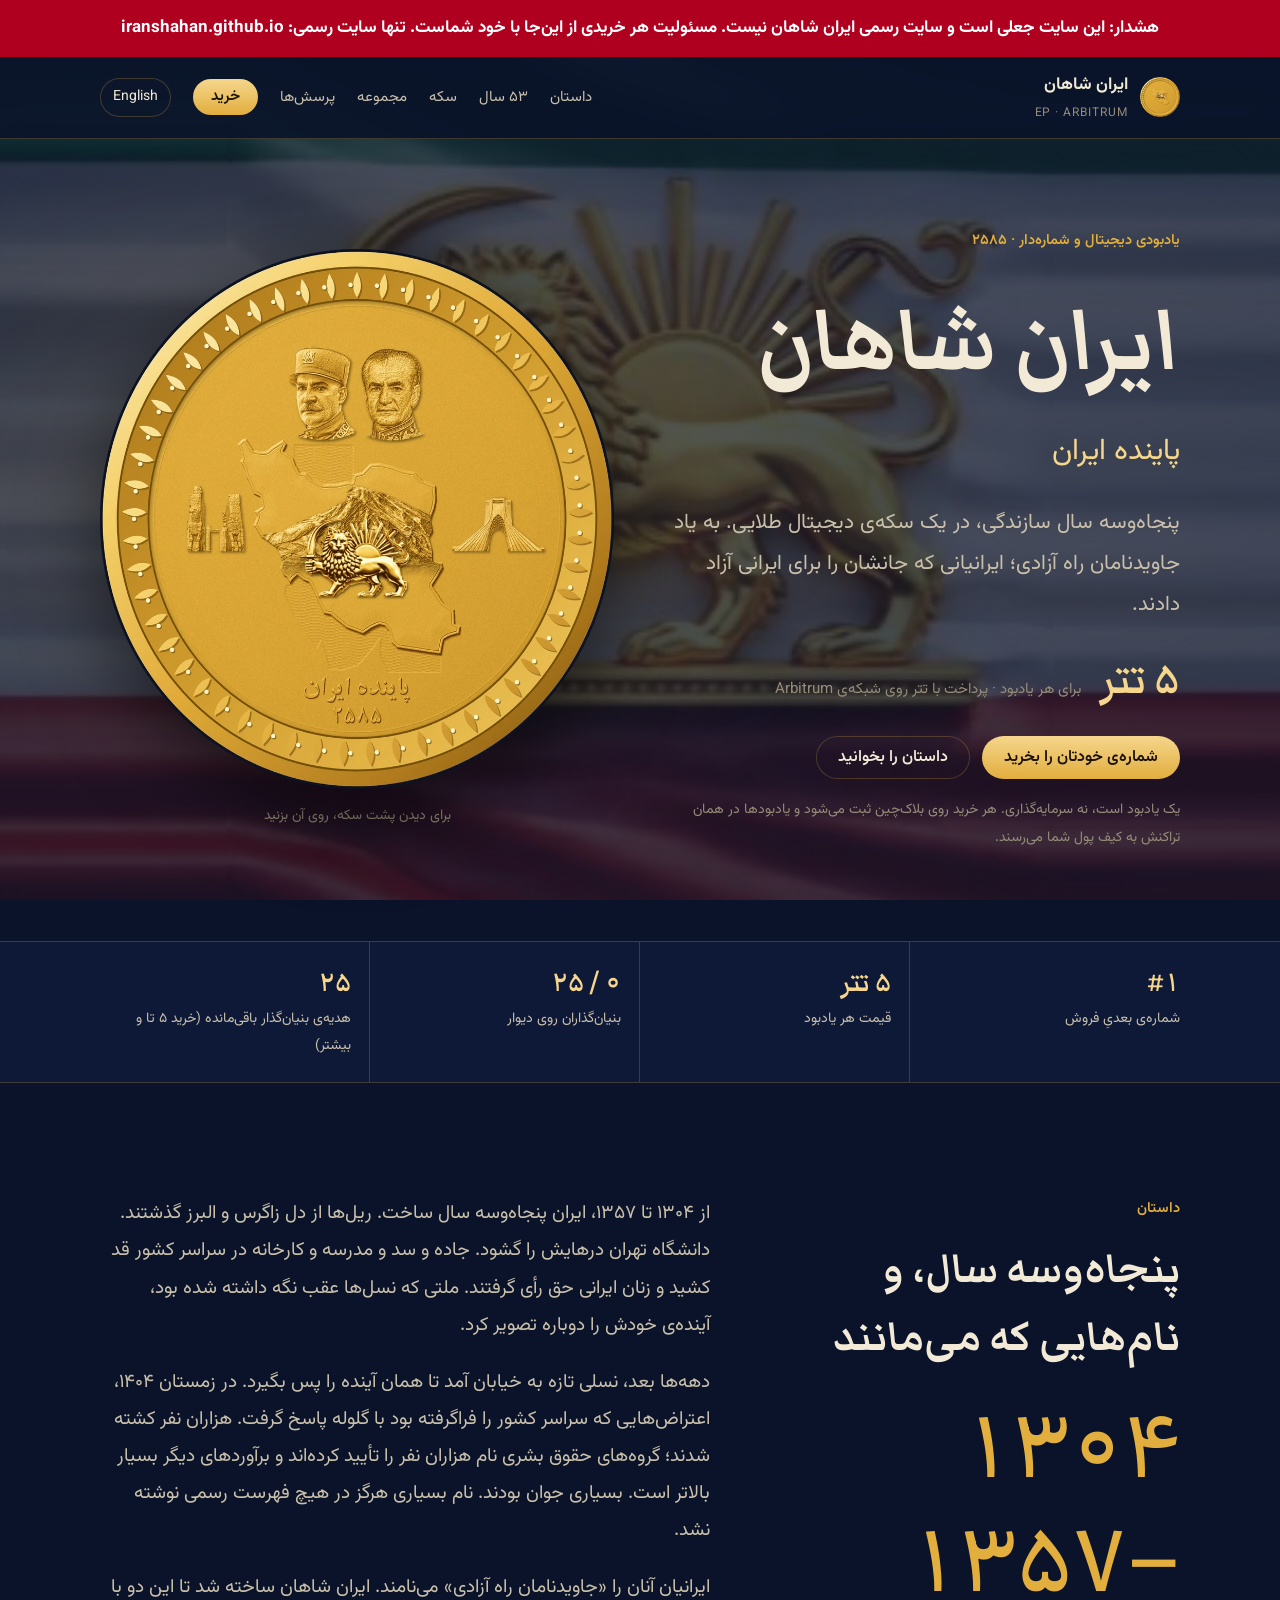
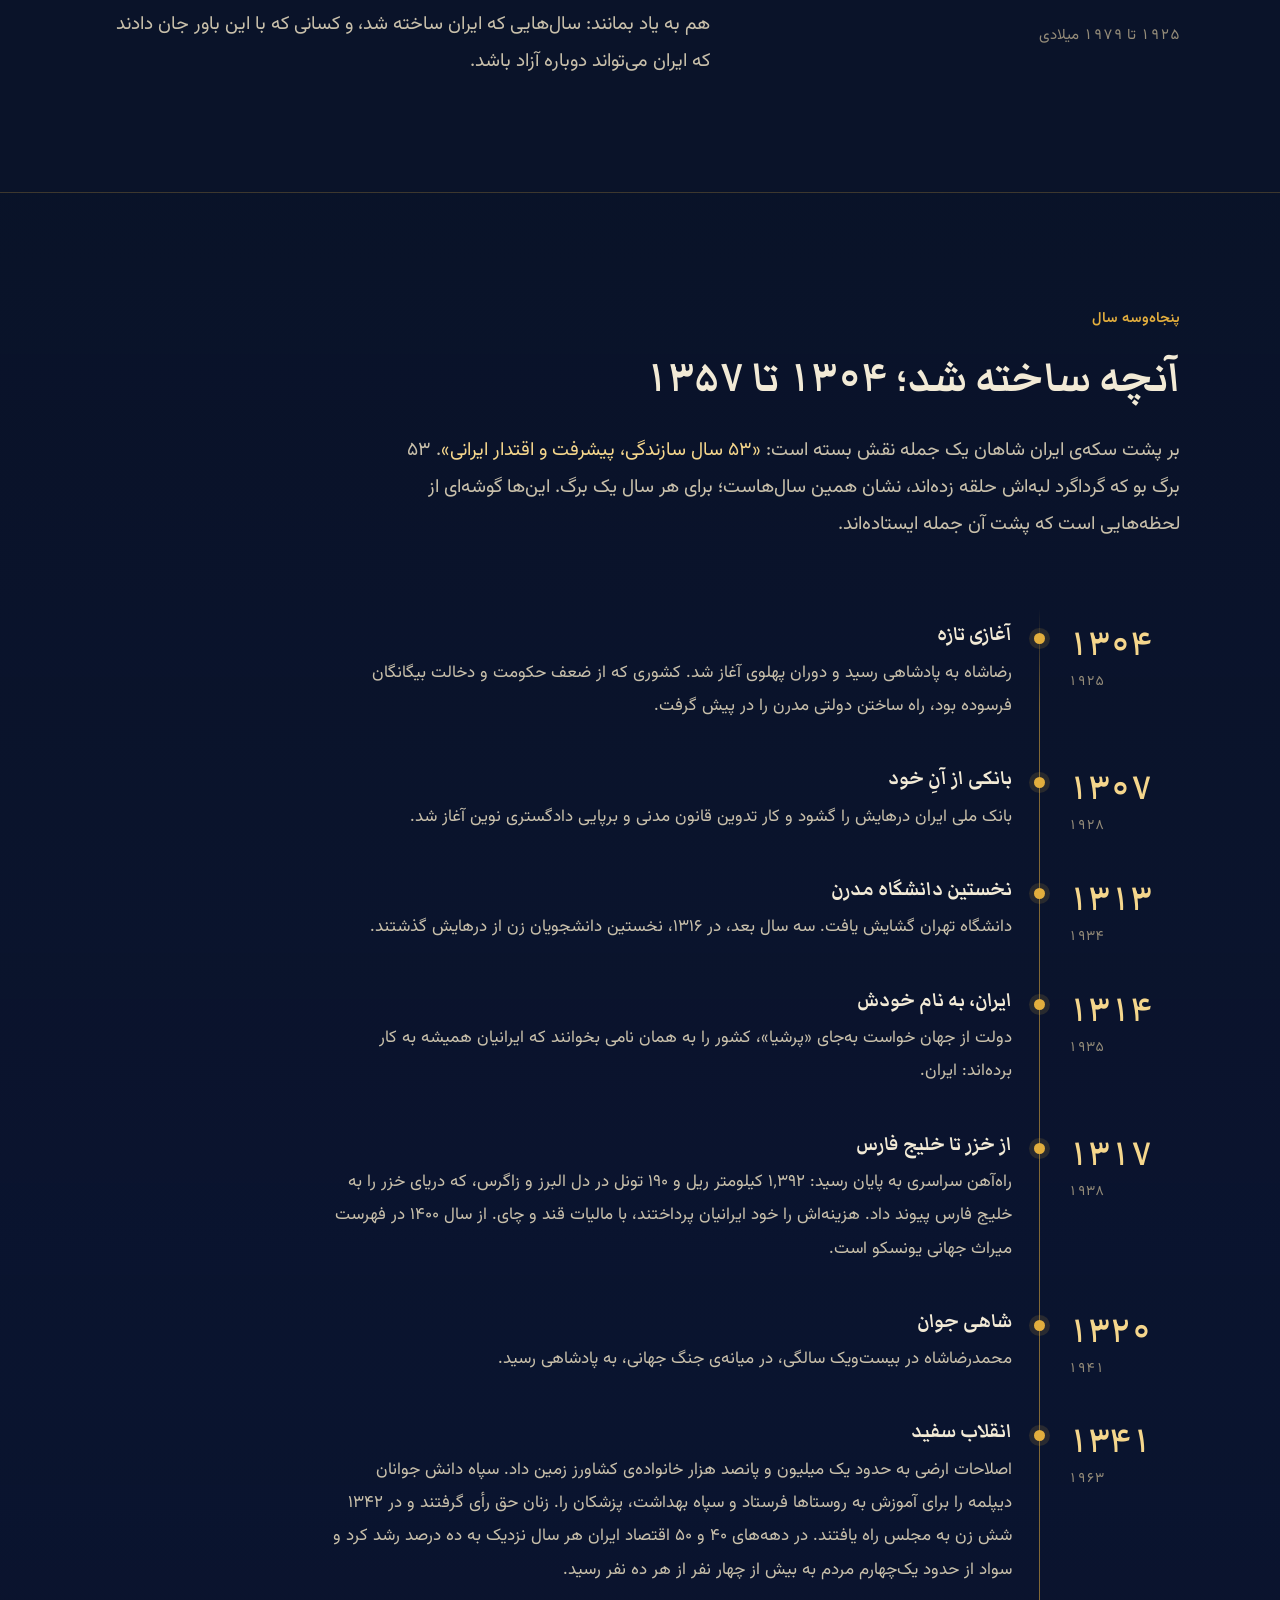
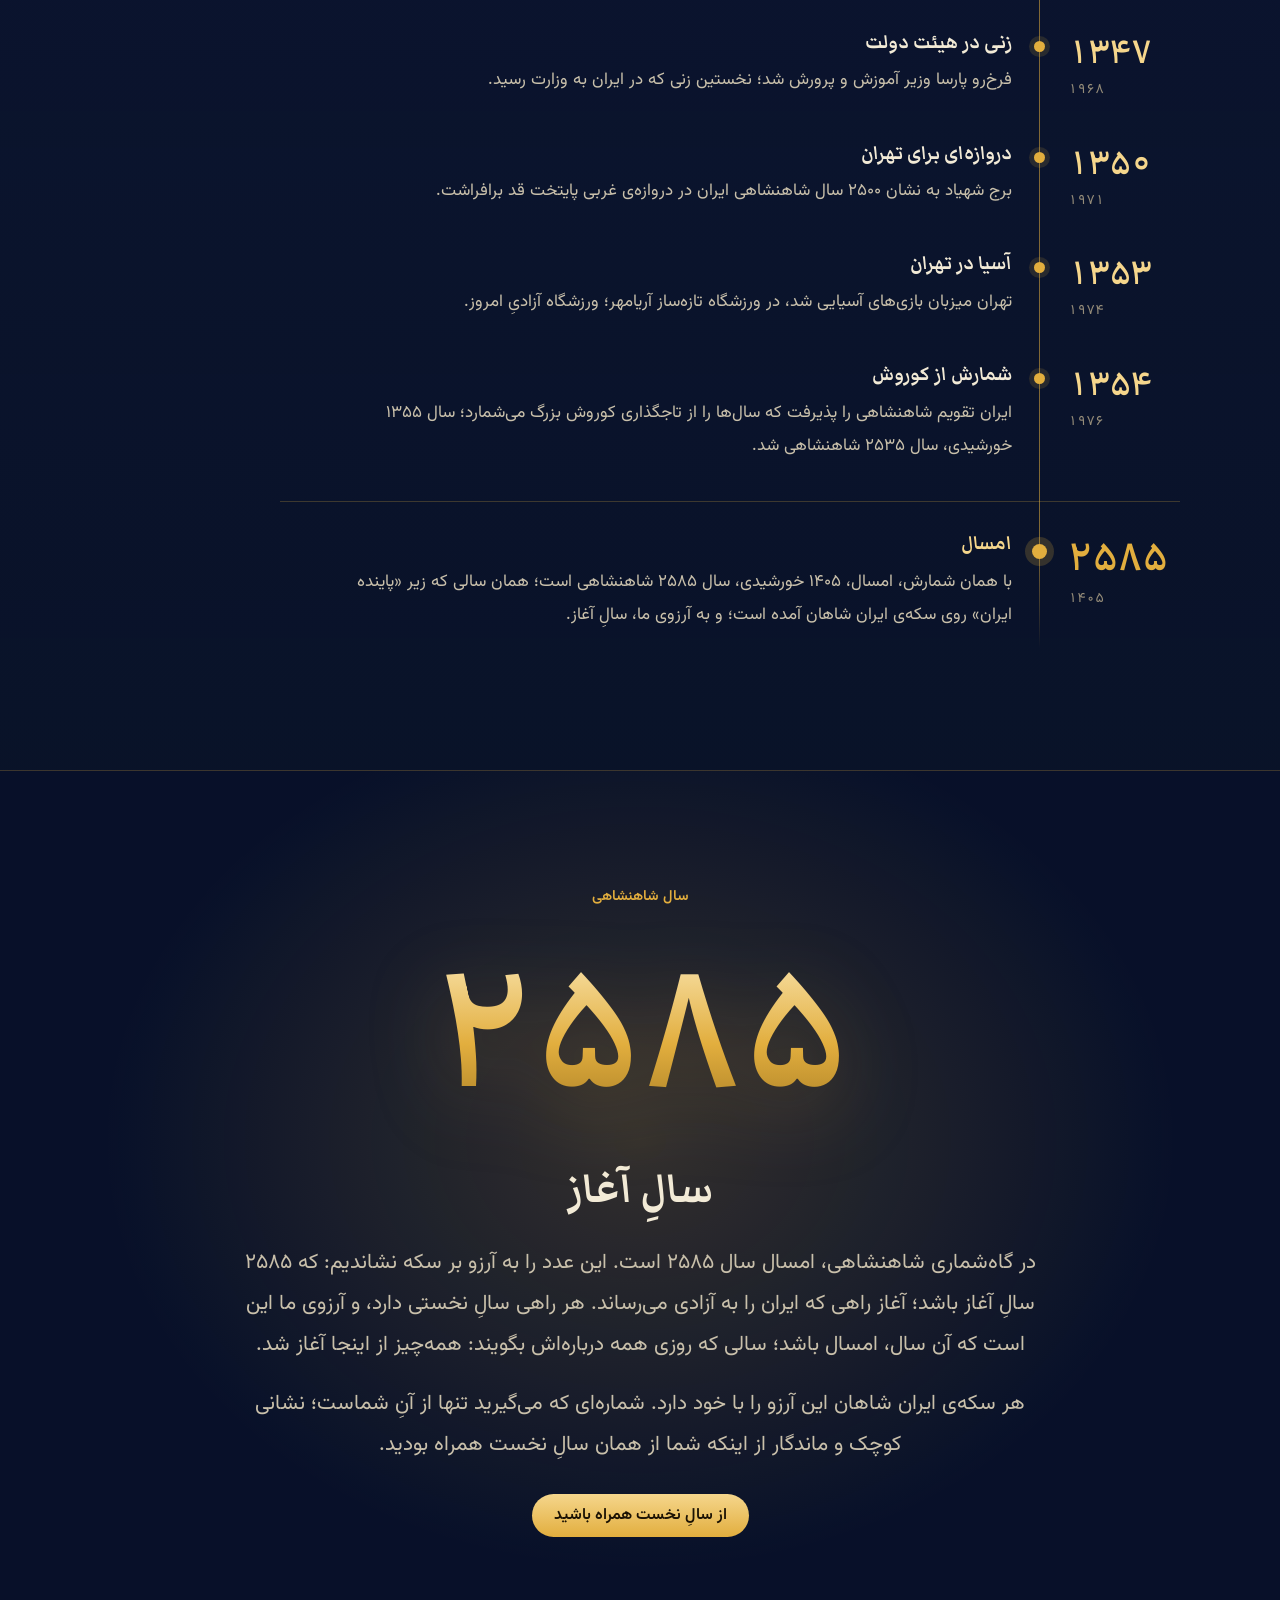
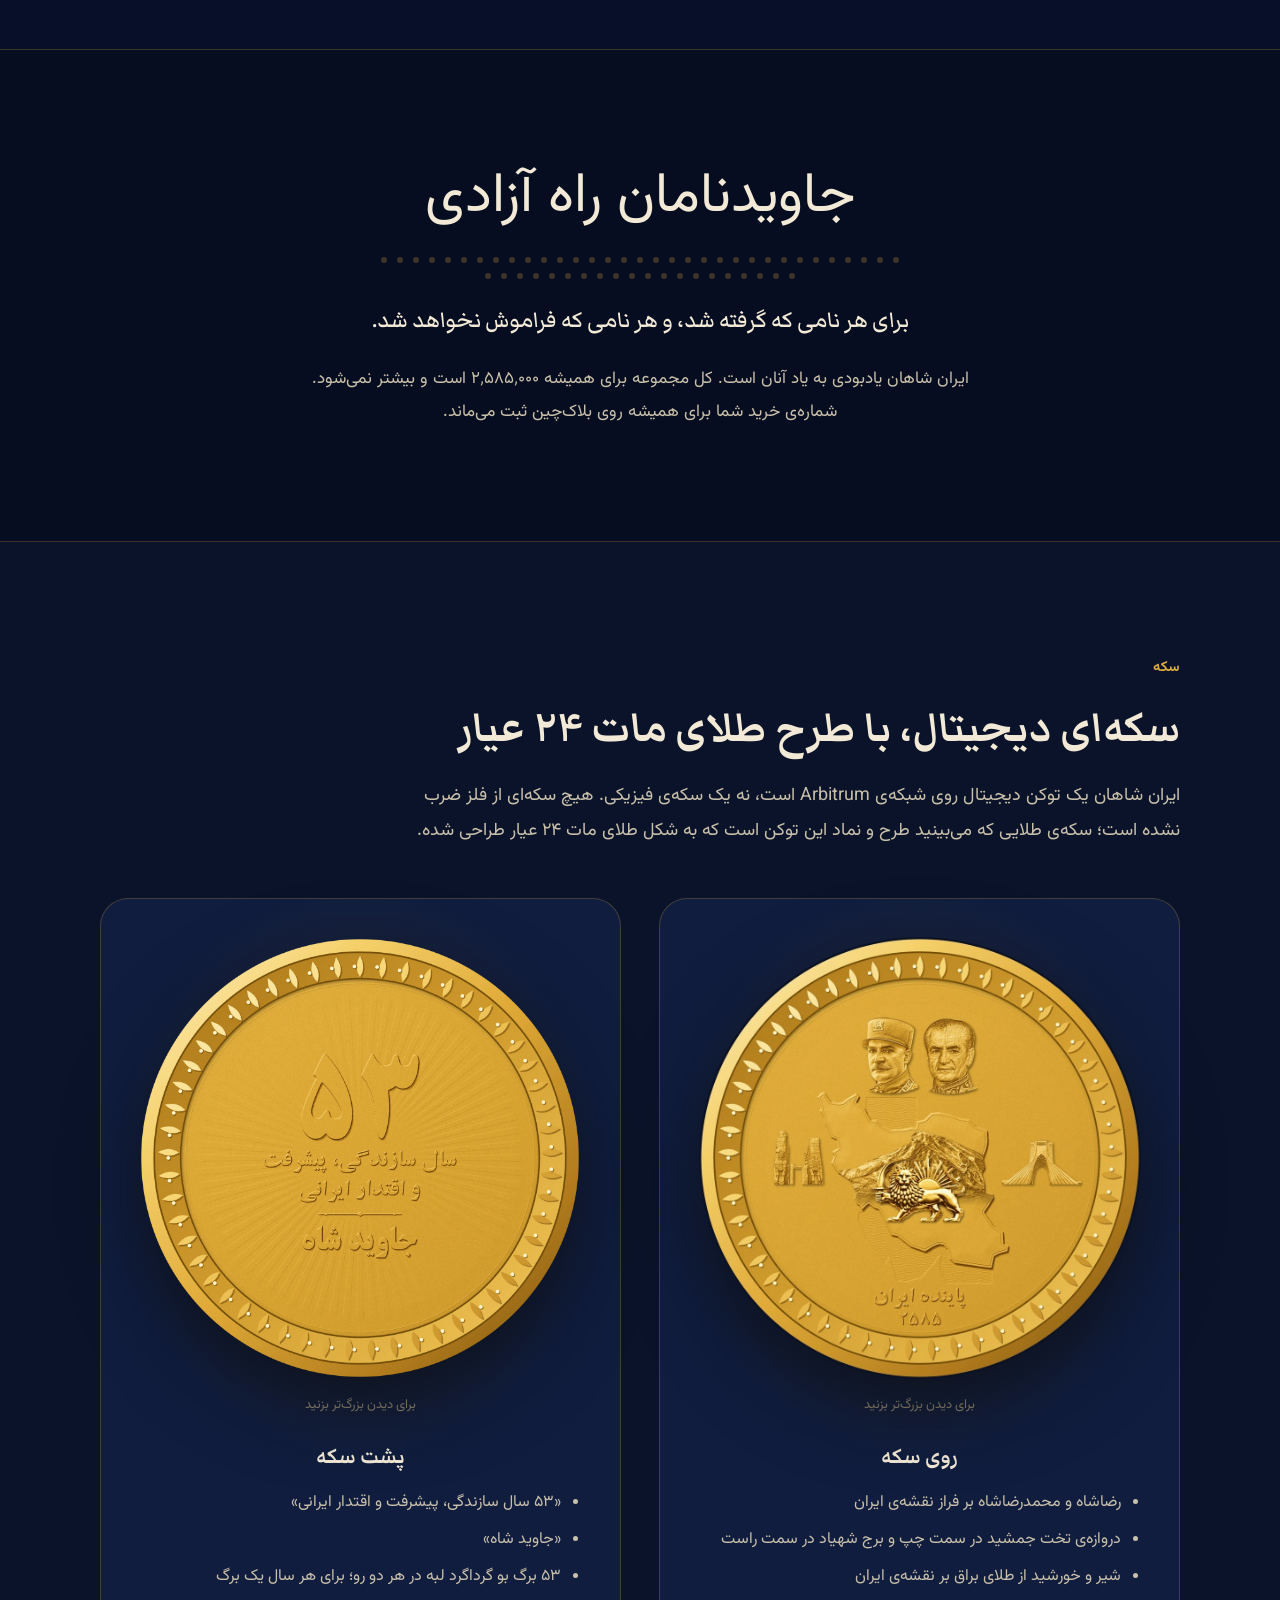
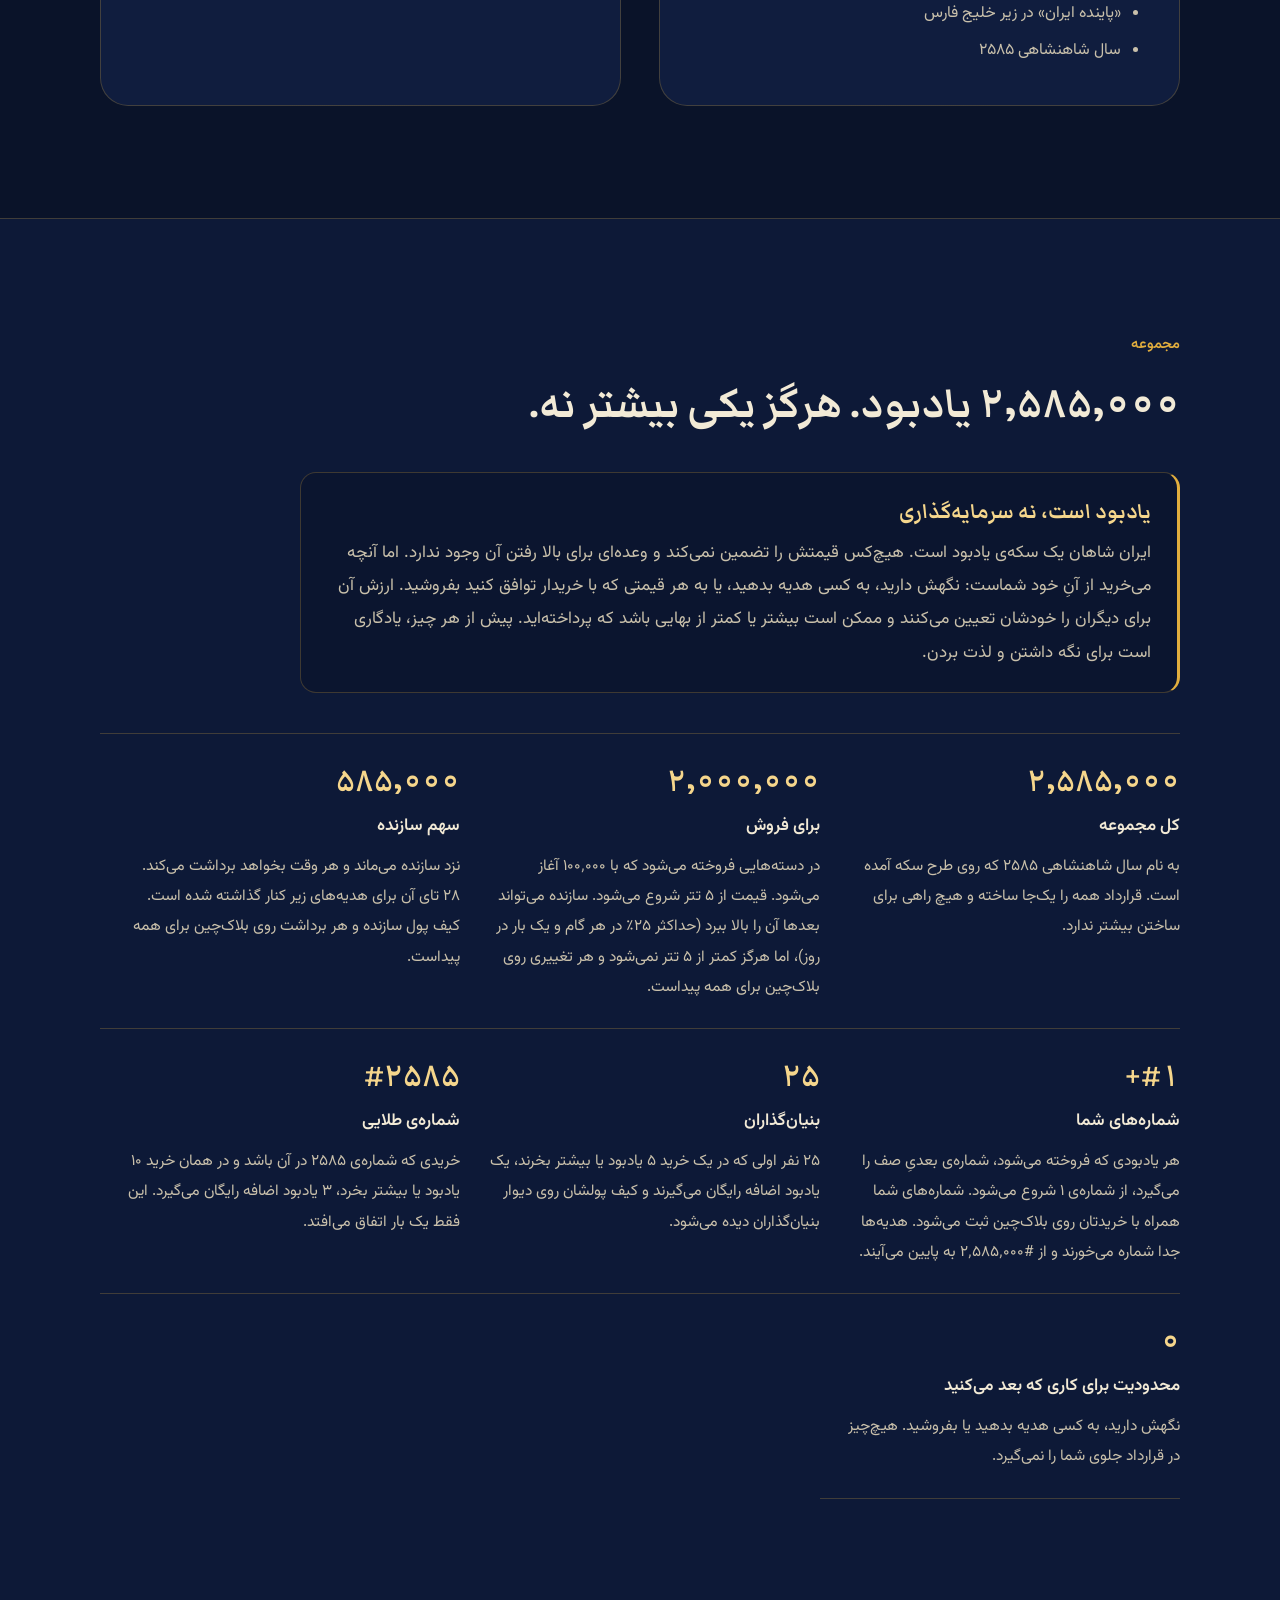
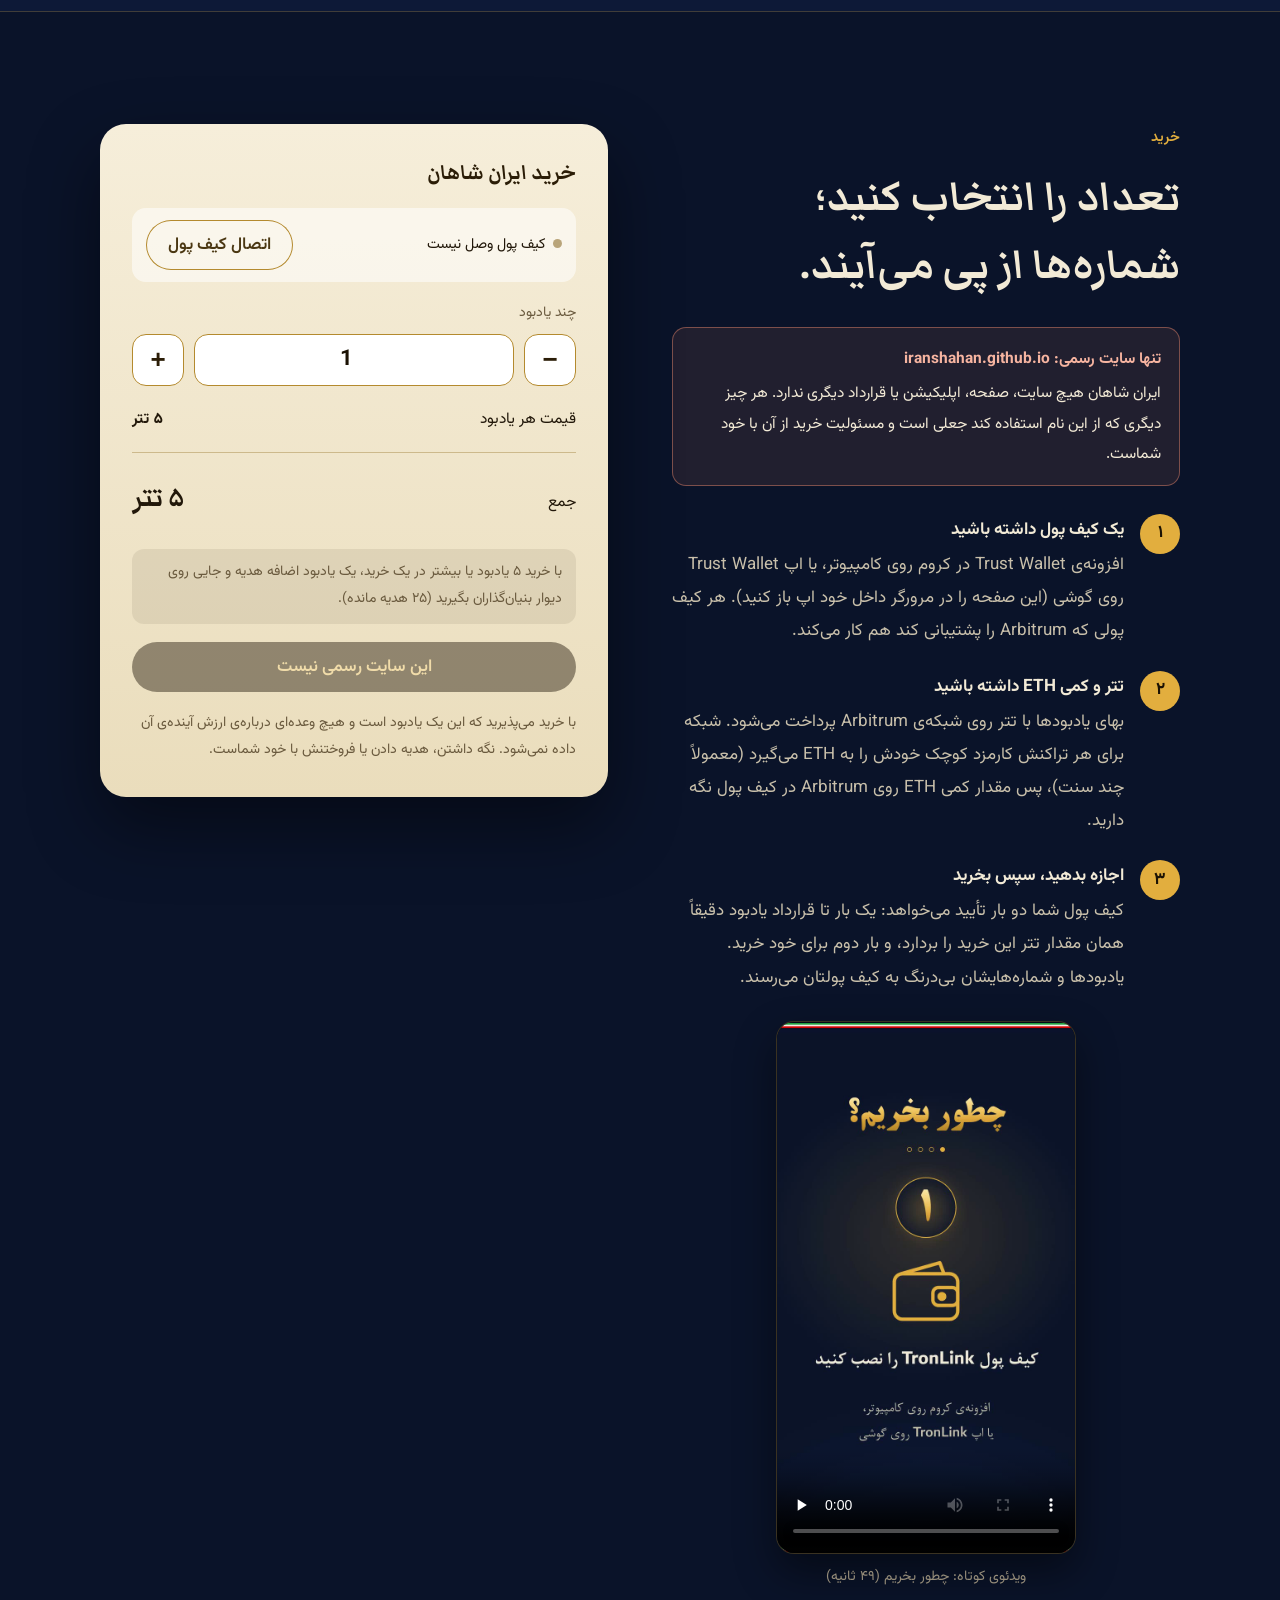
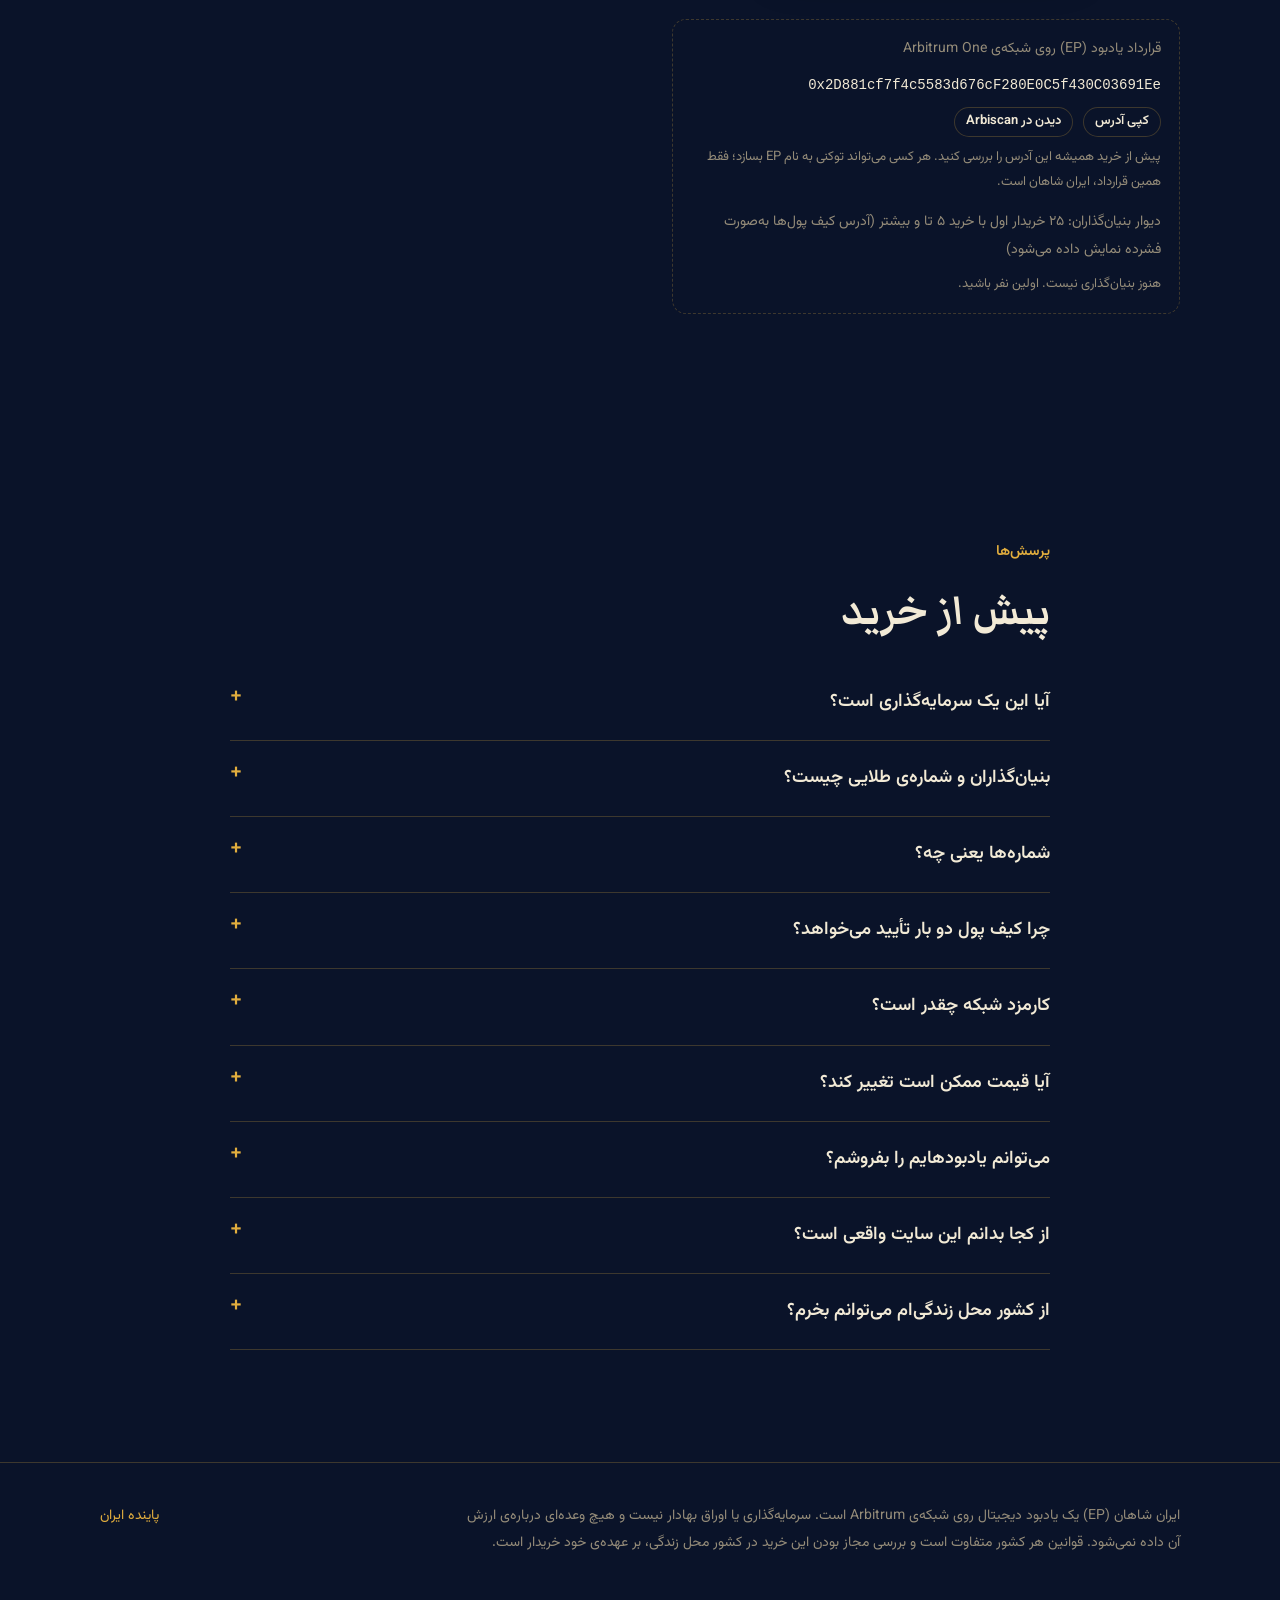
==== fa.html @ 449caeb7 "Add files via upload" ====
<!doctype html>
<html lang="fa" dir="rtl">
<head>
<meta charset="utf-8">
<meta http-equiv="Content-Security-Policy" content="object-src 'none'; base-uri 'self'; form-action 'self'">
<meta name="referrer" content="no-referrer">
<meta name="viewport" content="width=device-width, initial-scale=1, viewport-fit=cover">
<title>ایران شاهان</title>
<meta name="description" content="ایران شاهان (EP): یادبودی دیجیتال و شماره‌دار روی شبکه‌ی Arbitrum. ۵۳ سال سازندگی، به یاد جاویدنامان راه آزادی.">
<link rel="icon" type="image/png" sizes="64x64" href="logo-64.png">
<link rel="apple-touch-icon" href="logo-180.png">
<meta property="og:title" content="ایران شاهان">
<meta property="og:description" content="یادبودی دیجیتال و شماره‌دار روی شبکه‌ی Arbitrum. ۵۳ سال سازندگی، به یاد جاویدنامان راه آزادی.">
<meta property="og:image" content="logo-512.png">
<link rel="alternate" hreflang="en" href="index.html">
<link rel="stylesheet" href="fonts/fonts.css?v=1">
<link rel="stylesheet" href="style.css?v=9">
</head>
<body>

<div class="ribbon" id="ribbon" hidden>حالت آزمایشی روی یک شبکه‌ی آزمایشی. هیچ‌چیز در این صفحه پول واقعی خرج نمی‌کند.</div>

<header class="top">
  <div class="wrap">
    <a class="brand" href="#top"><img src="logo-64.png" alt=""><div><b>ایران شاهان</b><span dir="ltr">EP · ARBITRUM</span></div></a>
    <nav class="links" aria-label="بخش‌ها">
      <a href="#story">داستان</a>
      <a href="#era">۵۳ سال</a>
      <a href="#coin">سکه</a>
      <a href="#edition">مجموعه</a>
      <a href="#faq">پرسش‌ها</a>
      <a class="btn btn-gold mini" href="#buy">خرید</a>
      <a class="lang" href="index.html" data-lang="en" lang="en" dir="ltr">English</a>
    </nav>
  </div>
</header>

<main id="top">

<section class="hero" style="padding-top:0">
  <div class="wrap" style="padding-top: clamp(40px, 7vw, 88px)">
    <div>
      <p class="caps">یادبودی دیجیتال و شماره‌دار · ۲۵۸۵</p>
      <h1>ایران شاهان</h1>
      <p class="fa fa-line">پاینده ایران</p>
      <p class="lede">پنجاه‌وسه سال سازندگی، در یک سکه‌ی دیجیتال طلایی. به یاد جاویدنامان راه آزادی؛ ایرانیانی که جانشان را برای ایرانی آزاد دادند.</p>
      <div class="price-row">
        <span class="big num" id="heroPrice">۵ تتر</span>
        <span class="small">برای هر یادبود · پرداخت با تتر روی شبکه‌ی Arbitrum</span>
      </div>
      <div class="ctas">
        <a class="btn btn-gold" href="#buy">شماره‌ی خودتان را بخرید</a>
        <a class="btn btn-line" href="#story">داستان را بخوانید</a>
      </div>
      <p class="fine">یک یادبود است، نه سرمایه‌گذاری. هر خرید روی بلاک‌چین ثبت می‌شود و یادبودها در همان تراکنش به کیف پول شما می‌رسند.</p>
    </div>
    <div class="coin-col">
      <button class="coin" id="heroCoin" type="button" aria-label="برگرداندن سکه">
        <span class="coin-inner">
          <img class="front" src="coin-front.webp?v=3" width="1400" height="1400" alt="روی سکه: رضاشاه و محمدرضاشاه بر فراز نقشه‌ی ایران، دروازه‌ی تخت جمشید در سمت چپ و برج شهیاد در سمت راست، شیر و خورشید در میانه، پاینده ایران و سال ۲۵۸۵.">
          <img class="back" src="coin-back.webp?v=2" width="1400" height="1400" alt="پشت سکه: ۵۳ سال سازندگی، پیشرفت و اقتدار ایرانی. جاوید شاه.">
        </span>
      </button>
      <p class="coin-cap" id="coinCap">برای دیدن پشت سکه، روی آن بزنید</p>
    </div>
  </div>
</section>

<div class="stats" aria-label="آمار زنده‌ی مجموعه">
  <div class="wrap">
    <div class="stat"><span class="v num" id="sNext">#۱</span><span class="k">شماره‌ی بعدیِ فروش</span></div>
    <div class="stat"><span class="v num" id="sPrice">۵ تتر</span><span class="k">قیمت هر یادبود</span></div>
    <div class="stat"><span class="v num" id="sFound">۰ / ۲۵</span><span class="k">بنیان‌گذاران روی دیوار</span></div>
    <div class="stat"><span class="v num" id="sGifts">۲۵</span><span class="k">هدیه‌ی بنیان‌گذار باقی‌مانده (خرید ۵ تا و بیشتر)</span></div>
  </div>
</div>

<section class="story" id="story">
  <div class="wrap">
    <div>
      <p class="caps">داستان</p>
      <h2 style="margin-top:12px">پنجاه‌وسه سال، و نام‌هایی که می‌مانند</h2>
      <p class="years num">۱۳۰۴<br>–۱۳۵۷<small>۱۹۲۵ تا ۱۹۷۹ میلادی</small></p>
    </div>
    <div class="body">
      <p>از ۱۳۰۴ تا ۱۳۵۷، ایران پنجاه‌وسه سال ساخت. ریل‌ها از دل زاگرس و البرز گذشتند. دانشگاه تهران درهایش را گشود. جاده و سد و مدرسه و کارخانه در سراسر کشور قد کشید و زنان ایرانی حق رأی گرفتند. ملتی که نسل‌ها عقب نگه داشته شده بود، آینده‌ی خودش را دوباره تصویر کرد.</p>
      <p>دهه‌ها بعد، نسلی تازه به خیابان آمد تا همان آینده را پس بگیرد. در زمستان ۱۴۰۴، اعتراض‌هایی که سراسر کشور را فراگرفته بود با گلوله پاسخ گرفت. هزاران نفر کشته شدند؛ گروه‌های حقوق بشری نام هزاران نفر را تأیید کرده‌اند و برآوردهای دیگر بسیار بالاتر است. بسیاری جوان بودند. نام بسیاری هرگز در هیچ فهرست رسمی نوشته نشد.</p>
      <p>ایرانیان آنان را «جاویدنامان راه آزادی» می‌نامند. ایران شاهان ساخته شد تا این دو با هم به یاد بمانند: سال‌هایی که ایران ساخته شد، و کسانی که با این باور جان دادند که ایران می‌تواند دوباره آزاد باشد.</p>
    </div>
  </div>
</section>

<section class="era" id="era" aria-labelledby="eraTitle">
  <div class="wrap">
    <div class="head">
      <p class="caps">پنجاه‌وسه سال</p>
      <h2 id="eraTitle" style="margin-top:12px">آنچه ساخته شد؛ ۱۳۰۴ تا ۱۳۵۷</h2>
      <p class="intro">بر پشت سکه‌ی ایران شاهان یک جمله نقش بسته است: <span class="fa">«۵۳ سال سازندگی، پیشرفت و اقتدار ایرانی»</span>. ۵۳ برگ بو که گرداگرد لبه‌اش حلقه زده‌اند، نشان همین سال‌هاست؛ برای هر سال یک برگ. این‌ها گوشه‌ای از لحظه‌هایی است که پشت آن جمله ایستاده‌اند.</p>
    </div>
    <ol class="timeline">
      <li>
        <span class="yr num">۱۳۰۴<small>۱۹۲۵</small></span>
        <div><h3>آغازی تازه</h3><p>رضاشاه به پادشاهی رسید و دوران پهلوی آغاز شد. کشوری که از ضعف حکومت و دخالت بیگانگان فرسوده بود، راه ساختن دولتی مدرن را در پیش گرفت.</p></div>
      </li>
      <li>
        <span class="yr num">۱۳۰۷<small>۱۹۲۸</small></span>
        <div><h3>بانکی از آنِ خود</h3><p>بانک ملی ایران درهایش را گشود و کار تدوین قانون مدنی و برپایی دادگستری نوین آغاز شد.</p></div>
      </li>
      <li>
        <span class="yr num">۱۳۱۳<small>۱۹۳۴</small></span>
        <div><h3>نخستین دانشگاه مدرن</h3><p>دانشگاه تهران گشایش یافت. سه سال بعد، در ۱۳۱۶، نخستین دانشجویان زن از درهایش گذشتند.</p></div>
      </li>
      <li>
        <span class="yr num">۱۳۱۴<small>۱۹۳۵</small></span>
        <div><h3>ایران، به نام خودش</h3><p>دولت از جهان خواست به‌جای «پرشیا»، کشور را به همان نامی بخوانند که ایرانیان همیشه به کار برده‌اند: ایران.</p></div>
      </li>
      <li>
        <span class="yr num">۱۳۱۷<small>۱۹۳۸</small></span>
        <div><h3>از خزر تا خلیج فارس</h3><p>راه‌آهن سراسری به پایان رسید: ۱٬۳۹۲ کیلومتر ریل و ۱۹۰ تونل در دل البرز و زاگرس، که دریای خزر را به خلیج فارس پیوند داد. هزینه‌اش را خود ایرانیان پرداختند، با مالیات قند و چای. از سال ۱۴۰۰ در فهرست میراث جهانی یونسکو است.</p></div>
      </li>
      <li>
        <span class="yr num">۱۳۲۰<small>۱۹۴۱</small></span>
        <div><h3>شاهی جوان</h3><p>محمدرضاشاه در بیست‌ویک سالگی، در میانه‌ی جنگ جهانی، به پادشاهی رسید.</p></div>
      </li>
      <li>
        <span class="yr num">۱۳۴۱<small>۱۹۶۳</small></span>
        <div><h3>انقلاب سفید</h3><p>اصلاحات ارضی به حدود یک میلیون و پانصد هزار خانواده‌ی کشاورز زمین داد. سپاه دانش جوانان دیپلمه را برای آموزش به روستاها فرستاد و سپاه بهداشت، پزشکان را. زنان حق رأی گرفتند و در ۱۳۴۲ شش زن به مجلس راه یافتند. در دهه‌های ۴۰ و ۵۰ اقتصاد ایران هر سال نزدیک به ده درصد رشد کرد و سواد از حدود یک‌چهارم مردم به بیش از چهار نفر از هر ده نفر رسید.</p></div>
      </li>
      <li>
        <span class="yr num">۱۳۴۷<small>۱۹۶۸</small></span>
        <div><h3>زنی در هیئت دولت</h3><p>فرخ‌رو پارسا وزیر آموزش و پرورش شد؛ نخستین زنی که در ایران به وزارت رسید.</p></div>
      </li>
      <li>
        <span class="yr num">۱۳۵۰<small>۱۹۷۱</small></span>
        <div><h3>دروازه‌ای برای تهران</h3><p>برج شهیاد به نشان ۲۵۰۰ سال شاهنشاهی ایران در دروازه‌ی غربی پایتخت قد برافراشت.</p></div>
      </li>
      <li>
        <span class="yr num">۱۳۵۳<small>۱۹۷۴</small></span>
        <div><h3>آسیا در تهران</h3><p>تهران میزبان بازی‌های آسیایی شد، در ورزشگاه تازه‌ساز آریامهر؛ ورزشگاه آزادیِ امروز.</p></div>
      </li>
      <li>
        <span class="yr num">۱۳۵۴<small>۱۹۷۶</small></span>
        <div><h3>شمارش از کوروش</h3><p>ایران تقویم شاهنشاهی را پذیرفت که سال‌ها را از تاجگذاری کوروش بزرگ می‌شمارد؛ سال ۱۳۵۵ خورشیدی، سال ۲۵۳۵ شاهنشاهی شد.</p></div>
      </li>
      <li class="key">
        <span class="yr num">۲۵۸۵<small>۱۴۰۵</small></span>
        <div><h3>امسال</h3><p>با همان شمارش، امسال، ۱۴۰۵ خورشیدی، سال ۲۵۸۵ شاهنشاهی است؛ همان سالی که زیر «پاینده ایران» روی سکه‌ی ایران شاهان آمده است؛ و به آرزوی ما، سالِ آغاز.</p></div>
      </li>
    </ol>
  </div>
</section>

<section class="wish" id="wish" aria-labelledby="wishTitle">
  <div class="wrap">
    <p class="caps">سال شاهنشاهی</p>
    <p class="big num" aria-hidden="true">۲۵۸۵</p>
    <h2 id="wishTitle">سالِ آغاز</h2>
    <p class="first">در گاه‌شماری شاهنشاهی، امسال سال ۲۵۸۵ است. این عدد را به آرزو بر سکه نشاندیم: که ۲۵۸۵ سالِ آغاز باشد؛ آغاز راهی که ایران را به آزادی می‌رساند. هر راهی سالِ نخستی دارد، و آرزوی ما این است که آن سال، امسال باشد؛ سالی که روزی همه درباره‌اش بگویند: همه‌چیز از اینجا آغاز شد.</p>
    <p>هر سکه‌ی ایران شاهان این آرزو را با خود دارد. شماره‌ای که می‌گیرید تنها از آنِ شماست؛ نشانی کوچک و ماندگار از اینکه شما از همان سالِ نخست همراه بودید.</p>
    <a class="btn btn-gold" href="#buy">از سالِ نخست همراه باشید</a>
  </div>
</section>

<section class="memorial" aria-label="به یاد جاویدنامان راه آزادی">
  <div class="wrap">
    <p class="fa">جاویدنامان راه آزادی</p>
    <div class="candle-row" aria-hidden="true" id="candles"></div>
    <p class="lead">برای هر نامی که گرفته شد، و هر نامی که فراموش نخواهد شد.</p>
    <p class="note">ایران شاهان یادبودی به یاد آنان است. کل مجموعه برای همیشه ۲٬۵۸۵٬۰۰۰ است و بیشتر نمی‌شود. شماره‌ی خرید شما برای همیشه روی بلاک‌چین ثبت می‌ماند.</p>
  </div>
</section>

<section id="coin">
  <div class="wrap">
    <p class="caps">سکه</p>
    <h2 style="margin-top:12px">سکه‌ای دیجیتال، با طرح طلای مات ۲۴ عیار</h2>
    <p class="coin-intro">ایران شاهان یک توکن دیجیتال روی شبکه‌ی Arbitrum است، نه یک سکه‌ی فیزیکی. هیچ سکه‌ای از فلز ضرب نشده است؛ سکه‌ی طلایی که می‌بینید طرح و نماد این توکن است که به شکل طلای مات ۲۴ عیار طراحی شده.</p>
    <div class="faces">
      <div class="face">
        <button class="zoom" type="button" data-full="coin-front.webp?v=3" aria-label="دیدن بزرگ‌ترِ روی سکه">
          <img src="coin-front.webp?v=3" width="1400" height="1400" alt="روی سکه‌ی ایران شاهان" loading="lazy">
        </button>
        <p class="hint">برای دیدن بزرگ‌تر بزنید</p>
        <div class="txt">
          <h3>روی سکه</h3>
          <ul>
            <li>رضاشاه و محمدرضاشاه بر فراز نقشه‌ی ایران</li>
            <li>دروازه‌ی تخت جمشید در سمت چپ و برج شهیاد در سمت راست</li>
            <li>شیر و خورشید از طلای براق بر نقشه‌ی ایران</li>
            <li>«پاینده ایران» در زیر خلیج فارس</li>
            <li>سال شاهنشاهی ۲۵۸۵</li>
          </ul>
        </div>
      </div>
      <div class="face">
        <button class="zoom" type="button" data-full="coin-back.webp?v=2" aria-label="دیدن بزرگ‌ترِ پشت سکه">
          <img src="coin-back.webp?v=2" width="1400" height="1400" alt="پشت سکه‌ی ایران شاهان" loading="lazy">
        </button>
        <p class="hint">برای دیدن بزرگ‌تر بزنید</p>
        <div class="txt">
          <h3>پشت سکه</h3>
          <ul>
            <li>«۵۳ سال سازندگی، پیشرفت و اقتدار ایرانی»</li>
            <li>«جاوید شاه»</li>
            <li>۵۳ برگ بو گرداگرد لبه در هر دو رو؛ برای هر سال یک برگ</li>
          </ul>
        </div>
      </div>
    </div>
  </div>
</section>

<section class="terms" id="edition">
  <div class="wrap">
    <p class="caps">مجموعه</p>
    <h2 style="margin-top:12px">۲٬۵۸۵٬۰۰۰ یادبود. هرگز یکی بیشتر نه.</h2>
    <div class="souvenir-note">
      <h3>یادبود است، نه سرمایه‌گذاری</h3>
      <p>ایران شاهان یک سکه‌ی یادبود است. هیچ‌کس قیمتش را تضمین نمی‌کند و وعده‌ای برای بالا رفتن آن وجود ندارد. اما آنچه می‌خرید از آنِ خود شماست: نگهش دارید، به کسی هدیه بدهید، یا به هر قیمتی که با خریدار توافق کنید بفروشید. ارزش آن برای دیگران را خودشان تعیین می‌کنند و ممکن است بیشتر یا کمتر از بهایی باشد که پرداخته‌اید. پیش از هر چیز، یادگاری است برای نگه داشتن و لذت بردن.</p>
    </div>
    <div class="terms-grid">
      <div class="term"><span class="v num">۲٬۵۸۵٬۰۰۰</span><span class="k">کل مجموعه</span><p>به نام سال شاهنشاهی ۲۵۸۵ که روی طرح سکه آمده است. قرارداد همه را یک‌جا ساخته و هیچ راهی برای ساختن بیشتر ندارد.</p></div>
      <div class="term"><span class="v num">۲٬۰۰۰٬۰۰۰</span><span class="k">برای فروش</span><p>در دسته‌هایی فروخته می‌شود که با ۱۰۰٬۰۰۰ آغاز می‌شود. قیمت از ۵ تتر شروع می‌شود. سازنده می‌تواند بعدها آن را بالا ببرد (حداکثر ۲۵٪ در هر گام و یک بار در روز)، اما هرگز کمتر از ۵ تتر نمی‌شود و هر تغییری روی بلاک‌چین برای همه پیداست.</p></div>
      <div class="term"><span class="v num">۵۸۵٬۰۰۰</span><span class="k">سهم سازنده</span><p>نزد سازنده می‌ماند و هر وقت بخواهد برداشت می‌کند. ۲۸ تای آن برای هدیه‌های زیر کنار گذاشته شده است. کیف پول سازنده و هر برداشت روی بلاک‌چین برای همه پیداست.</p></div>
      <div class="term"><span class="v num">#۱+</span><span class="k">شماره‌های شما</span><p>هر یادبودی که فروخته می‌شود، شماره‌ی بعدیِ صف را می‌گیرد، از شماره‌ی ۱ شروع می‌شود. شماره‌های شما همراه با خریدتان روی بلاک‌چین ثبت می‌شود. هدیه‌ها جدا شماره می‌خورند و از #۲٬۵۸۵٬۰۰۰ به پایین می‌آیند.</p></div>
      <div class="term"><span class="v num">۲۵</span><span class="k">بنیان‌گذاران</span><p>۲۵ نفر اولی که در یک خرید ۵ یادبود یا بیشتر بخرند، یک یادبود اضافه رایگان می‌گیرند و کیف پولشان روی دیوار بنیان‌گذاران دیده می‌شود.</p></div>
      <div class="term"><span class="v num">#۲۵۸۵</span><span class="k">شماره‌ی طلایی</span><p>خریدی که شماره‌ی ۲۵۸۵ در آن باشد و در همان خرید ۱۰ یادبود یا بیشتر بخرد، ۳ یادبود اضافه رایگان می‌گیرد. این فقط یک بار اتفاق می‌افتد.</p></div>
      <div class="term"><span class="v num">۰</span><span class="k">محدودیت برای کاری که بعد می‌کنید</span><p>نگهش دارید، به کسی هدیه بدهید یا بفروشید. هیچ‌چیز در قرارداد جلوی شما را نمی‌گیرد.</p></div>
    </div>
  </div>
</section>

<section class="buy" id="buy">
  <div class="wrap">
    <div>
      <p class="caps">خرید</p>
      <h2 style="margin-top:12px">تعداد را انتخاب کنید؛ شماره‌ها از پی می‌آیند.</h2>
      <div class="iran-warn" role="note"><b>تنها سایت رسمی: iranshahan.github.io</b>ایران شاهان هیچ سایت، صفحه، اپلیکیشن یا قرارداد دیگری ندارد. هر چیز دیگری که از این نام استفاده کند جعلی است و مسئولیت خرید از آن با خود شماست.</div>
      <ol class="steps">
        <li><span class="n">۱</span><div><b>یک کیف پول داشته باشید</b>افزونه‌ی Trust Wallet در کروم روی کامپیوتر، یا اپ Trust Wallet روی گوشی (این صفحه را در مرورگر داخل خود اپ باز کنید). هر کیف پولی که Arbitrum را پشتیبانی کند هم کار می‌کند.</div></li>
        <li><span class="n">۲</span><div><b>تتر و کمی ETH داشته باشید</b>بهای یادبودها با تتر روی شبکه‌ی Arbitrum پرداخت می‌شود. شبکه برای هر تراکنش کارمزد کوچک خودش را به ETH می‌گیرد (معمولاً چند سنت)، پس مقدار کمی ETH روی Arbitrum در کیف پول نگه دارید.</div></li>
        <li><span class="n">۳</span><div><b>اجازه بدهید، سپس بخرید</b>کیف پول شما دو بار تأیید می‌خواهد: یک بار تا قرارداد یادبود دقیقاً همان مقدار تتر این خرید را بردارد، و بار دوم برای خود خرید. یادبودها و شماره‌هایشان بی‌درنگ به کیف پولتان می‌رسند.</div></li>
      </ol>
      <div class="howto">
        <video src="howto-fa.mp4?v=1" poster="howto-fa.jpg?v=1" controls playsinline preload="none" aria-label="ویدئوی چطور بخریم"></video>
        <span>ویدئوی کوتاه: چطور بخریم (۴۹ ثانیه)</span>
      </div>
      <div class="addr-box">
        <span class="muted" style="color:var(--ink-3);font-size:14px">قرارداد یادبود (EP) روی <span id="netName">Arbitrum</span></span>
        <code id="tokenAddr" dir="ltr">هنگام راه‌اندازی منتشر می‌شود</code>
        <div class="row">
          <button class="btn btn-line mini" type="button" id="copyAddr">کپی آدرس</button>
          <a class="btn btn-line mini" id="scanLink" href="#" target="_blank" rel="noopener" hidden>دیدن در Arbiscan</a>
        </div>
        <span style="color:var(--ink-3);font-size:13px">پیش از خرید همیشه این آدرس را بررسی کنید. هر کسی می‌تواند توکنی به نام EP بسازد؛ فقط همین قرارداد، ایران شاهان است.</span>
        <span class="muted" style="color:var(--ink-3);font-size:14px;margin-top:6px">دیوار بنیان‌گذاران: ۲۵ خریدار اول با خرید ۵ تا و بیشتر (آدرس کیف پول‌ها به‌صورت فشرده نمایش داده می‌شود)</span>
        <div id="foundersWall" style="display:flex;flex-direction:column;gap:6px"><span style="color:var(--ink-3);font-size:13px">هنوز بنیان‌گذاری نیست. اولین نفر باشید.</span></div>
      </div>
    </div>

    <div class="desk" aria-live="polite">
      <h3>خرید ایران شاهان</h3>
      <div class="wallet-line" id="walletLine"><span><span class="dot"></span><span id="walletText">کیف پول وصل نیست</span></span><button class="btn btn-soft mini" type="button" id="connectBtn" style="width:auto">اتصال کیف پول</button></div>
      <div class="bal" id="balances" hidden>
        <div><small>تتر</small><b class="num" id="bUsd">–</b></div>
        <div><small>ETH</small><b class="num" id="bEth">–</b></div>
        <div><small>EP شما</small><b class="num" id="bEp">–</b></div>
      </div>
      <div>
        <label for="qty" class="muted" style="display:block;margin-bottom:6px">چند یادبود</label>
        <div class="qty">
          <button type="button" id="dec" aria-label="یکی کمتر">−</button>
          <input id="qty" type="number" inputmode="numeric" min="1" step="1" value="1" dir="ltr">
          <button type="button" id="inc" aria-label="یکی بیشتر">+</button>
        </div>
      </div>
      <div class="line"><span>قیمت هر یادبود</span><b class="num" id="dPrice">۵ تتر</b></div>
      <div class="line total"><span>جمع</span><b class="num" id="dTotal">۵ تتر</b></div>
      <div class="gift-hint" id="giftHint">با خرید ۵ یادبود یا بیشتر، تا وقتی هدیه باقی است، یک یادبود اضافه رایگان می‌گیرید.</div>
      <div class="progress" id="progress" hidden><span id="pg1">۱ · اجازه‌ی تتر</span><span id="pg2">۲ · خرید</span></div>
      <button class="btn btn-dark" type="button" id="buyBtn" disabled>برای خرید، کیف پولتان را وصل کنید</button>
      <button class="btn btn-soft" type="button" id="faucetBtn" hidden>دریافت ۱۰۰ دلار آزمایشی (فقط شبکه‌ی آزمایشی)</button>
      <div class="status" id="status" role="status"></div>
      <div class="result" id="result"><p class="muted" style="color:var(--ink-3)">یادبودهای شما</p><p class="nums num" id="resultNums"></p><p id="resultGift" style="margin-top:6px"></p></div>
      <p class="muted">با خرید می‌پذیرید که این یک یادبود است و هیچ وعده‌ای درباره‌ی ارزش آینده‌ی آن داده نمی‌شود. نگه داشتن، هدیه دادن یا فروختنش با خود شماست.</p>
    </div>
  </div>
</section>

<section class="faq" id="faq">
  <div class="wrap">
    <p class="caps">پرسش‌ها</p>
    <h2 style="margin:12px 0 18px">پیش از خرید</h2>
    <details><summary>آیا این یک سرمایه‌گذاری است؟</summary><p>نه. ایران شاهان یک یادبود است. هیچ‌کس درباره‌ی قیمت آینده‌ی آن وعده‌ای نمی‌دهد. فقط وقتی بخرید که می‌خواهید آن را نگه دارید.</p></details>
    <details><summary>بنیان‌گذاران و شماره‌ی طلایی چیست؟</summary><p>۲۵ نفر اولی که در یک خرید ۵ یادبود یا بیشتر بخرند، یک یادبود اضافه و جایی روی دیوار بنیان‌گذاران می‌گیرند. شماره‌ی ۲۵۸۵ شماره‌ی طلایی است: خریدی که شامل آن باشد و ۱۰ یادبود یا بیشتر بخرد، ۳ یادبود اضافه می‌گیرد. هر دو از سهم سازنده پرداخت می‌شوند و روی بلاک‌چین ثبت می‌شوند.</p></details>
    <details><summary>شماره‌ها یعنی چه؟</summary><p>هر یادبودی که فروخته می‌شود شماره‌ی بعدیِ صف را می‌گیرد، از ۱ به بعد. یادبودهای هدیه جدا شماره می‌خورند و از ۲٬۵۸۵٬۰۰۰ به پایین می‌آیند. شماره‌های شما در سابقه‌ی خریدتان روی بلاک‌چین نوشته می‌شود. EP یک توکن معمولی روی Arbitrum است، پس شماره به سابقه‌ی خرید تعلق دارد، نه به یک واحد مشخص در کیف پولتان.</p></details>
    <details><summary>چرا کیف پول دو بار تأیید می‌خواهد؟</summary><p>تأیید اول به قرارداد یادبود اجازه می‌دهد دقیقاً همان مقدار تتر این خرید را بردارد. تأیید دوم خود خرید است. اگر بعداً دوباره به همان مبلغ یا کمتر بخرید، ممکن است فقط تأیید دوم را ببینید.</p></details>
    <details><summary>کارمزد شبکه چقدر است؟</summary><p>شبکه‌ی Arbitrum برای هر تراکنش کارمزد کوچکی به ETH می‌گیرد که به خود شبکه می‌رسد، نه به سازنده. معمولاً چند سنت است و وقتی شبکه شلوغ باشد بیشتر می‌شود. کارمزد یک خرید، چه ۱ یادبود بخرید چه ۵۰ تا، تقریباً یکی است. کیف پول پیش از تأیید کارمزد را نشان می‌دهد.</p></details>
    <details><summary>آیا قیمت ممکن است تغییر کند؟</summary><p>سازنده می‌تواند قیمت را بالا ببرد (حداکثر ۲۵٪ در هر گام و یک بار در روز)، اما هرگز کمتر از ۵ تتر نمی‌شود. اگر قیمت میان باز کردن این صفحه و تأیید در کیف پولتان تغییر کند، خرید متوقف می‌شود و هیچ پولی کم نمی‌شود.</p></details>
    <details><summary>می‌توانم یادبودهایم را بفروشم؟</summary><p>بله. EP یک توکن معمولی روی Arbitrum است؛ قرارداد هیچ محدودیتی روی آن نمی‌گذارد و از فروش‌های بعدی هم سهمی برنمی‌دارد. می‌توانید آن را برای هر کسی بفرستید، یا مستقیم به دیگری بفروشید، به هر قیمتی که با هم توافق کنید. بازار رسمی‌ای وجود ندارد و تضمینی نیست که کسی بخواهد بخرد؛ پس فقط به اندازه‌ای بخرید که از نگه داشتنش خوشحال باشید.</p></details>
    <details><summary>از کجا بدانم این سایت واقعی است؟</summary><p>تنها سایت رسمی iranshahan.github.io است و تنها قرارداد رسمی همانی است که در همین صفحه نشان داده شده. ایران شاهان هیچ سایت، اپلیکیشن، گروه یا فروشنده‌ی دیگری ندارد. هر چیز دیگری جعلی است و مسئولیت خرید از آن با خود شماست.</p></details>
    <details><summary>از کشور محل زندگی‌ام می‌توانم بخرم؟</summary><p>قوانین مربوط به توکن‌های دیجیتال و پرداخت‌ها در هر کشور فرق می‌کند. پیش از خرید، ببینید در کشور محل زندگی‌تان چه قانونی برقرار است. اگر مطمئن نیستید، بهتر است نخرید. تصمیم و مسئولیت آن با خود شماست.</p></details>
  </div>
</section>

</main>

<footer>
  <div class="wrap">
    <p>ایران شاهان (EP) یک یادبود دیجیتال روی شبکه‌ی Arbitrum است. سرمایه‌گذاری یا اوراق بهادار نیست و هیچ وعده‌ای درباره‌ی ارزش آن داده نمی‌شود. قوانین هر کشور متفاوت است و بررسی مجاز بودن این خرید در کشور محل زندگی، بر عهده‌ی خود خریدار است.</p>
    <p class="fa" style="color:var(--gold)">پاینده ایران</p>
  </div>
</footer>

<div class="lightbox" id="lightbox" hidden role="dialog" aria-modal="true" aria-label="سکه، بزرگ‌شده">
  <button class="close" id="lightboxClose" type="button" aria-label="بستن">×</button>
  <img id="lightboxImg" src="" alt="">
</div>

<script src="ethers.umd.min.js?v=6.13.4"></script>
<script src="app.js?v=10"></script>
</body>
</html>
---- fonts/fonts.css ----
/* latin */
@font-face {
  font-family: 'Cinzel';
  font-style: normal;
  font-weight: 500;
  font-display: swap;
  src: url(Cinzel-500-normal-latin.woff2) format('woff2');
  unicode-range: U+0000-00FF, U+0131, U+0152-0153, U+02BB-02BC, U+02C6, U+02DA, U+02DC, U+0304, U+0308, U+0329, U+2000-206F, U+20AC, U+2122, U+2191, U+2193, U+2212, U+2215, U+FEFF, U+FFFD;
}
/* latin */
@font-face {
  font-family: 'Cinzel';
  font-style: normal;
  font-weight: 700;
  font-display: swap;
  src: url(Cinzel-500-normal-latin.woff2) format('woff2');
  unicode-range: U+0000-00FF, U+0131, U+0152-0153, U+02BB-02BC, U+02C6, U+02DA, U+02DC, U+0304, U+0308, U+0329, U+2000-206F, U+20AC, U+2122, U+2191, U+2193, U+2212, U+2215, U+FEFF, U+FFFD;
}
/* latin */
@font-face {
  font-family: 'Cormorant Garamond';
  font-style: italic;
  font-weight: 500;
  font-display: swap;
  src: url(CormorantGaramond-500-italic-latin.woff2) format('woff2');
  unicode-range: U+0000-00FF, U+0131, U+0152-0153, U+02BB-02BC, U+02C6, U+02DA, U+02DC, U+0304, U+0308, U+0329, U+2000-206F, U+20AC, U+2122, U+2191, U+2193, U+2212, U+2215, U+FEFF, U+FFFD;
}
/* latin */
@font-face {
  font-family: 'Cormorant Garamond';
  font-style: normal;
  font-weight: 500;
  font-display: swap;
  src: url(CormorantGaramond-500-normal-latin.woff2) format('woff2');
  unicode-range: U+0000-00FF, U+0131, U+0152-0153, U+02BB-02BC, U+02C6, U+02DA, U+02DC, U+0304, U+0308, U+0329, U+2000-206F, U+20AC, U+2122, U+2191, U+2193, U+2212, U+2215, U+FEFF, U+FFFD;
}
/* latin */
@font-face {
  font-family: 'Cormorant Garamond';
  font-style: normal;
  font-weight: 600;
  font-display: swap;
  src: url(CormorantGaramond-500-normal-latin.woff2) format('woff2');
  unicode-range: U+0000-00FF, U+0131, U+0152-0153, U+02BB-02BC, U+02C6, U+02DA, U+02DC, U+0304, U+0308, U+0329, U+2000-206F, U+20AC, U+2122, U+2191, U+2193, U+2212, U+2215, U+FEFF, U+FFFD;
}
/* arabic */
@font-face {
  font-family: 'Markazi Text';
  font-style: normal;
  font-weight: 500;
  font-display: swap;
  src: url(MarkaziText-500-normal-arabic.woff2) format('woff2');
  unicode-range: U+0600-06FF, U+0750-077F, U+0870-0891, U+0897-08E1, U+08E3-08FF, U+200C-200E, U+2010-2011, U+204F, U+2E41, U+FB50-FDFF, U+FE70-FE74, U+FE76-FEFC, U+102E0-102FB, U+10E60-10E7E, U+10EC2-10EC7, U+10EC9-10EEE, U+10EF0-10EFF, U+1EE00-1EE03, U+1EE05-1EE1F, U+1EE21-1EE22, U+1EE24, U+1EE27, U+1EE29-1EE32, U+1EE34-1EE37, U+1EE39, U+1EE3B, U+1EE42, U+1EE47, U+1EE49, U+1EE4B, U+1EE4D-1EE4F, U+1EE51-1EE52, U+1EE54, U+1EE57, U+1EE59, U+1EE5B, U+1EE5D, U+1EE5F, U+1EE61-1EE62, U+1EE64, U+1EE67-1EE6A, U+1EE6C-1EE72, U+1EE74-1EE77, U+1EE79-1EE7C, U+1EE7E, U+1EE80-1EE89, U+1EE8B-1EE9B, U+1EEA1-1EEA3, U+1EEA5-1EEA9, U+1EEAB-1EEBB, U+1EEF0-1EEF1;
}
/* latin */
@font-face {
  font-family: 'Markazi Text';
  font-style: normal;
  font-weight: 500;
  font-display: swap;
  src: url(MarkaziText-500-normal-latin.woff2) format('woff2');
  unicode-range: U+0000-00FF, U+0131, U+0152-0153, U+02BB-02BC, U+02C6, U+02DA, U+02DC, U+0304, U+0308, U+0329, U+2000-206F, U+20AC, U+2122, U+2191, U+2193, U+2212, U+2215, U+FEFF, U+FFFD;
}
/* arabic */
@font-face {
  font-family: 'Markazi Text';
  font-style: normal;
  font-weight: 600;
  font-display: swap;
  src: url(MarkaziText-500-normal-arabic.woff2) format('woff2');
  unicode-range: U+0600-06FF, U+0750-077F, U+0870-0891, U+0897-08E1, U+08E3-08FF, U+200C-200E, U+2010-2011, U+204F, U+2E41, U+FB50-FDFF, U+FE70-FE74, U+FE76-FEFC, U+102E0-102FB, U+10E60-10E7E, U+10EC2-10EC7, U+10EC9-10EEE, U+10EF0-10EFF, U+1EE00-1EE03, U+1EE05-1EE1F, U+1EE21-1EE22, U+1EE24, U+1EE27, U+1EE29-1EE32, U+1EE34-1EE37, U+1EE39, U+1EE3B, U+1EE42, U+1EE47, U+1EE49, U+1EE4B, U+1EE4D-1EE4F, U+1EE51-1EE52, U+1EE54, U+1EE57, U+1EE59, U+1EE5B, U+1EE5D, U+1EE5F, U+1EE61-1EE62, U+1EE64, U+1EE67-1EE6A, U+1EE6C-1EE72, U+1EE74-1EE77, U+1EE79-1EE7C, U+1EE7E, U+1EE80-1EE89, U+1EE8B-1EE9B, U+1EEA1-1EEA3, U+1EEA5-1EEA9, U+1EEAB-1EEBB, U+1EEF0-1EEF1;
}
/* latin */
@font-face {
  font-family: 'Markazi Text';
  font-style: normal;
  font-weight: 600;
  font-display: swap;
  src: url(MarkaziText-500-normal-latin.woff2) format('woff2');
  unicode-range: U+0000-00FF, U+0131, U+0152-0153, U+02BB-02BC, U+02C6, U+02DA, U+02DC, U+0304, U+0308, U+0329, U+2000-206F, U+20AC, U+2122, U+2191, U+2193, U+2212, U+2215, U+FEFF, U+FFFD;
}
/* arabic */
@font-face {
  font-family: 'Markazi Text';
  font-style: normal;
  font-weight: 700;
  font-display: swap;
  src: url(MarkaziText-500-normal-arabic.woff2) format('woff2');
  unicode-range: U+0600-06FF, U+0750-077F, U+0870-0891, U+0897-08E1, U+08E3-08FF, U+200C-200E, U+2010-2011, U+204F, U+2E41, U+FB50-FDFF, U+FE70-FE74, U+FE76-FEFC, U+102E0-102FB, U+10E60-10E7E, U+10EC2-10EC7, U+10EC9-10EEE, U+10EF0-10EFF, U+1EE00-1EE03, U+1EE05-1EE1F, U+1EE21-1EE22, U+1EE24, U+1EE27, U+1EE29-1EE32, U+1EE34-1EE37, U+1EE39, U+1EE3B, U+1EE42, U+1EE47, U+1EE49, U+1EE4B, U+1EE4D-1EE4F, U+1EE51-1EE52, U+1EE54, U+1EE57, U+1EE59, U+1EE5B, U+1EE5D, U+1EE5F, U+1EE61-1EE62, U+1EE64, U+1EE67-1EE6A, U+1EE6C-1EE72, U+1EE74-1EE77, U+1EE79-1EE7C, U+1EE7E, U+1EE80-1EE89, U+1EE8B-1EE9B, U+1EEA1-1EEA3, U+1EEA5-1EEA9, U+1EEAB-1EEBB, U+1EEF0-1EEF1;
}
/* latin */
@font-face {
  font-family: 'Markazi Text';
  font-style: normal;
  font-weight: 700;
  font-display: swap;
  src: url(MarkaziText-500-normal-latin.woff2) format('woff2');
  unicode-range: U+0000-00FF, U+0131, U+0152-0153, U+02BB-02BC, U+02C6, U+02DA, U+02DC, U+0304, U+0308, U+0329, U+2000-206F, U+20AC, U+2122, U+2191, U+2193, U+2212, U+2215, U+FEFF, U+FFFD;
}
/* latin */
@font-face {
  font-family: 'Public Sans';
  font-style: normal;
  font-weight: 400;
  font-display: swap;
  src: url(PublicSans-400-normal-latin.woff2) format('woff2');
  unicode-range: U+0000-00FF, U+0131, U+0152-0153, U+02BB-02BC, U+02C6, U+02DA, U+02DC, U+0304, U+0308, U+0329, U+2000-206F, U+20AC, U+2122, U+2191, U+2193, U+2212, U+2215, U+FEFF, U+FFFD;
}
/* latin */
@font-face {
  font-family: 'Public Sans';
  font-style: normal;
  font-weight: 500;
  font-display: swap;
  src: url(PublicSans-400-normal-latin.woff2) format('woff2');
  unicode-range: U+0000-00FF, U+0131, U+0152-0153, U+02BB-02BC, U+02C6, U+02DA, U+02DC, U+0304, U+0308, U+0329, U+2000-206F, U+20AC, U+2122, U+2191, U+2193, U+2212, U+2215, U+FEFF, U+FFFD;
}
/* latin */
@font-face {
  font-family: 'Public Sans';
  font-style: normal;
  font-weight: 600;
  font-display: swap;
  src: url(PublicSans-400-normal-latin.woff2) format('woff2');
  unicode-range: U+0000-00FF, U+0131, U+0152-0153, U+02BB-02BC, U+02C6, U+02DA, U+02DC, U+0304, U+0308, U+0329, U+2000-206F, U+20AC, U+2122, U+2191, U+2193, U+2212, U+2215, U+FEFF, U+FFFD;
}
/* latin */
@font-face {
  font-family: 'Public Sans';
  font-style: normal;
  font-weight: 700;
  font-display: swap;
  src: url(PublicSans-400-normal-latin.woff2) format('woff2');
  unicode-range: U+0000-00FF, U+0131, U+0152-0153, U+02BB-02BC, U+02C6, U+02DA, U+02DC, U+0304, U+0308, U+0329, U+2000-206F, U+20AC, U+2122, U+2191, U+2193, U+2212, U+2215, U+FEFF, U+FFFD;
}
/* arabic */
@font-face {
  font-family: 'Vazirmatn';
  font-style: normal;
  font-weight: 400;
  font-display: swap;
  src: url(Vazirmatn-400-normal-arabic.woff2) format('woff2');
  unicode-range: U+0600-06FF, U+0750-077F, U+0870-0891, U+0897-08E1, U+08E3-08FF, U+200C-200E, U+2010-2011, U+204F, U+2E41, U+FB50-FDFF, U+FE70-FE74, U+FE76-FEFC, U+102E0-102FB, U+10E60-10E7E, U+10EC2-10EC7, U+10EC9-10EEE, U+10EF0-10EFF, U+1EE00-1EE03, U+1EE05-1EE1F, U+1EE21-1EE22, U+1EE24, U+1EE27, U+1EE29-1EE32, U+1EE34-1EE37, U+1EE39, U+1EE3B, U+1EE42, U+1EE47, U+1EE49, U+1EE4B, U+1EE4D-1EE4F, U+1EE51-1EE52, U+1EE54, U+1EE57, U+1EE59, U+1EE5B, U+1EE5D, U+1EE5F, U+1EE61-1EE62, U+1EE64, U+1EE67-1EE6A, U+1EE6C-1EE72, U+1EE74-1EE77, U+1EE79-1EE7C, U+1EE7E, U+1EE80-1EE89, U+1EE8B-1EE9B, U+1EEA1-1EEA3, U+1EEA5-1EEA9, U+1EEAB-1EEBB, U+1EEF0-1EEF1;
}
/* latin */
@font-face {
  font-family: 'Vazirmatn';
  font-style: normal;
  font-weight: 400;
  font-display: swap;
  src: url(Vazirmatn-400-normal-latin.woff2) format('woff2');
  unicode-range: U+0000-00FF, U+0131, U+0152-0153, U+02BB-02BC, U+02C6, U+02DA, U+02DC, U+0304, U+0308, U+0329, U+2000-206F, U+20AC, U+2122, U+2191, U+2193, U+2212, U+2215, U+FEFF, U+FFFD;
}
/* arabic */
@font-face {
  font-family: 'Vazirmatn';
  font-style: normal;
  font-weight: 500;
  font-display: swap;
  src: url(Vazirmatn-400-normal-arabic.woff2) format('woff2');
  unicode-range: U+0600-06FF, U+0750-077F, U+0870-0891, U+0897-08E1, U+08E3-08FF, U+200C-200E, U+2010-2011, U+204F, U+2E41, U+FB50-FDFF, U+FE70-FE74, U+FE76-FEFC, U+102E0-102FB, U+10E60-10E7E, U+10EC2-10EC7, U+10EC9-10EEE, U+10EF0-10EFF, U+1EE00-1EE03, U+1EE05-1EE1F, U+1EE21-1EE22, U+1EE24, U+1EE27, U+1EE29-1EE32, U+1EE34-1EE37, U+1EE39, U+1EE3B, U+1EE42, U+1EE47, U+1EE49, U+1EE4B, U+1EE4D-1EE4F, U+1EE51-1EE52, U+1EE54, U+1EE57, U+1EE59, U+1EE5B, U+1EE5D, U+1EE5F, U+1EE61-1EE62, U+1EE64, U+1EE67-1EE6A, U+1EE6C-1EE72, U+1EE74-1EE77, U+1EE79-1EE7C, U+1EE7E, U+1EE80-1EE89, U+1EE8B-1EE9B, U+1EEA1-1EEA3, U+1EEA5-1EEA9, U+1EEAB-1EEBB, U+1EEF0-1EEF1;
}
/* latin */
@font-face {
  font-family: 'Vazirmatn';
  font-style: normal;
  font-weight: 500;
  font-display: swap;
  src: url(Vazirmatn-400-normal-latin.woff2) format('woff2');
  unicode-range: U+0000-00FF, U+0131, U+0152-0153, U+02BB-02BC, U+02C6, U+02DA, U+02DC, U+0304, U+0308, U+0329, U+2000-206F, U+20AC, U+2122, U+2191, U+2193, U+2212, U+2215, U+FEFF, U+FFFD;
}
/* arabic */
@font-face {
  font-family: 'Vazirmatn';
  font-style: normal;
  font-weight: 600;
  font-display: swap;
  src: url(Vazirmatn-400-normal-arabic.woff2) format('woff2');
  unicode-range: U+0600-06FF, U+0750-077F, U+0870-0891, U+0897-08E1, U+08E3-08FF, U+200C-200E, U+2010-2011, U+204F, U+2E41, U+FB50-FDFF, U+FE70-FE74, U+FE76-FEFC, U+102E0-102FB, U+10E60-10E7E, U+10EC2-10EC7, U+10EC9-10EEE, U+10EF0-10EFF, U+1EE00-1EE03, U+1EE05-1EE1F, U+1EE21-1EE22, U+1EE24, U+1EE27, U+1EE29-1EE32, U+1EE34-1EE37, U+1EE39, U+1EE3B, U+1EE42, U+1EE47, U+1EE49, U+1EE4B, U+1EE4D-1EE4F, U+1EE51-1EE52, U+1EE54, U+1EE57, U+1EE59, U+1EE5B, U+1EE5D, U+1EE5F, U+1EE61-1EE62, U+1EE64, U+1EE67-1EE6A, U+1EE6C-1EE72, U+1EE74-1EE77, U+1EE79-1EE7C, U+1EE7E, U+1EE80-1EE89, U+1EE8B-1EE9B, U+1EEA1-1EEA3, U+1EEA5-1EEA9, U+1EEAB-1EEBB, U+1EEF0-1EEF1;
}
/* latin */
@font-face {
  font-family: 'Vazirmatn';
  font-style: normal;
  font-weight: 600;
  font-display: swap;
  src: url(Vazirmatn-400-normal-latin.woff2) format('woff2');
  unicode-range: U+0000-00FF, U+0131, U+0152-0153, U+02BB-02BC, U+02C6, U+02DA, U+02DC, U+0304, U+0308, U+0329, U+2000-206F, U+20AC, U+2122, U+2191, U+2193, U+2212, U+2215, U+FEFF, U+FFFD;
}
/* arabic */
@font-face {
  font-family: 'Vazirmatn';
  font-style: normal;
  font-weight: 700;
  font-display: swap;
  src: url(Vazirmatn-400-normal-arabic.woff2) format('woff2');
  unicode-range: U+0600-06FF, U+0750-077F, U+0870-0891, U+0897-08E1, U+08E3-08FF, U+200C-200E, U+2010-2011, U+204F, U+2E41, U+FB50-FDFF, U+FE70-FE74, U+FE76-FEFC, U+102E0-102FB, U+10E60-10E7E, U+10EC2-10EC7, U+10EC9-10EEE, U+10EF0-10EFF, U+1EE00-1EE03, U+1EE05-1EE1F, U+1EE21-1EE22, U+1EE24, U+1EE27, U+1EE29-1EE32, U+1EE34-1EE37, U+1EE39, U+1EE3B, U+1EE42, U+1EE47, U+1EE49, U+1EE4B, U+1EE4D-1EE4F, U+1EE51-1EE52, U+1EE54, U+1EE57, U+1EE59, U+1EE5B, U+1EE5D, U+1EE5F, U+1EE61-1EE62, U+1EE64, U+1EE67-1EE6A, U+1EE6C-1EE72, U+1EE74-1EE77, U+1EE79-1EE7C, U+1EE7E, U+1EE80-1EE89, U+1EE8B-1EE9B, U+1EEA1-1EEA3, U+1EEA5-1EEA9, U+1EEAB-1EEBB, U+1EEF0-1EEF1;
}
/* latin */
@font-face {
  font-family: 'Vazirmatn';
  font-style: normal;
  font-weight: 700;
  font-display: swap;
  src: url(Vazirmatn-400-normal-latin.woff2) format('woff2');
  unicode-range: U+0000-00FF, U+0131, U+0152-0153, U+02BB-02BC, U+02C6, U+02DA, U+02DC, U+0304, U+0308, U+0329, U+2000-206F, U+20AC, U+2122, U+2191, U+2193, U+2212, U+2215, U+FEFF, U+FFFD;
}
---- style.css ----
/* Layout: a minted-object page. Dark struck-gold palette, coin as hero, one memorial band, one buy desk. */
:root {
  --night: #0A1329;
  --night-2: #101D3E;
  --night-3: #16264F;
  --gold: #E2AE3E;
  --gold-hi: #F5D68C;
  --gold-lo: #9C7420;
  --ink: #F2EAD6;
  --ink-2: #C9C0AB;
  --ink-3: #958C79;
  --line: rgba(226, 174, 62, 0.24);
  --ok: #7FD3A0;
  --warn: #F0C36A;
  --err: #EE8A6E;
  --display: "Cormorant Garamond", "Iowan Old Style", Georgia, serif;
  --caps: "Cinzel", "Trajan Pro", Georgia, serif;
  --body: "Public Sans", "Segoe UI", system-ui, sans-serif;
  --fa: "Vazirmatn", Tahoma, sans-serif;
  color-scheme: dark;
}
* { box-sizing: border-box; }
[hidden] { display: none !important; }
html { scroll-behavior: smooth; }
body { margin: 0; background: var(--night); color: var(--ink); font: 400 17px/1.65 var(--body); -webkit-font-smoothing: antialiased; }
img { max-width: 100%; display: block; }
a { color: var(--gold-hi); }
a:hover { color: #fff; }
:focus-visible { outline: 2px solid var(--gold-hi); outline-offset: 3px; border-radius: 4px; }
.wrap { max-width: 1120px; margin: 0 auto; padding-left: max(20px, env(safe-area-inset-left, 0px)); padding-right: max(20px, env(safe-area-inset-right, 0px)); }
.caps { font-family: var(--caps); letter-spacing: 0.14em; text-transform: uppercase; font-size: 13px; color: var(--gold); margin: 0; }
h1, h2, h3 { font-family: var(--display); font-weight: 600; line-height: 1.12; margin: 0; text-wrap: balance; color: var(--ink); }
h2 { font-size: clamp(34px, 4.6vw, 52px); }
h3 { font-size: 26px; }
p { margin: 0; }
.fa { font-family: var(--fa); direction: rtl; unicode-bidi: isolate; }
.num { font-variant-numeric: tabular-nums lining-nums; }

/* header */
body::before { content: ""; position: fixed; inset: 0 0 auto; height: env(safe-area-inset-top, 0px); background: var(--night); z-index: 30; }
header.top { position: sticky; top: env(safe-area-inset-top, 0px); z-index: 20; background: rgba(10, 19, 41, 0.88); backdrop-filter: blur(10px); border-bottom: 1px solid var(--line); }
.top .wrap { display: flex; align-items: center; justify-content: space-between; gap: 16px; padding-block: 12px; }
.brand { display: flex; align-items: center; gap: 12px; text-decoration: none; color: var(--ink); }
.brand img { width: 40px; height: 40px; }
.brand b { font-family: var(--caps); font-weight: 700; letter-spacing: 0.12em; font-size: 16px; }
.brand span { display: block; font-size: 12px; color: var(--ink-3); letter-spacing: 0.08em; }
nav.links { display: flex; align-items: center; gap: 6px 22px; flex-wrap: wrap; }
nav.links a { color: var(--ink-2); text-decoration: none; font-size: 15px; padding: 8px 0; }
nav.links a:hover { color: var(--ink); }
nav.links a.btn { color: #1B1204; padding: 9px 18px; }
.btn { display: inline-flex; align-items: center; justify-content: center; gap: 8px; border: 0; border-radius: 999px; padding: 12px 22px; font: 600 16px/1.2 var(--body); cursor: pointer; text-decoration: none; transition: transform .15s ease, background .15s ease, opacity .15s; }
.btn:active { transform: translateY(1px); }
.btn-gold { background: linear-gradient(180deg, var(--gold-hi), var(--gold)); color: #1B1204; }
.btn-gold:hover { background: linear-gradient(180deg, #FBE3A6, #EBB94E); color: #1B1204; }
.btn-line { background: transparent; color: var(--ink); box-shadow: inset 0 0 0 1px var(--line); }
.btn-line:hover { box-shadow: inset 0 0 0 1px var(--gold); color: var(--ink); }
.btn[disabled] { opacity: .45; cursor: not-allowed; }
@media (max-width: 760px) { nav.links a:not(.btn):not(.lang) { display: none; } }
nav.links a.lang { padding: 6px 13px; border-radius: 999px; box-shadow: inset 0 0 0 1px var(--line); color: var(--ink); font-size: 14px; }
nav.links a.lang:hover { box-shadow: inset 0 0 0 1px var(--gold); }

/* testnet ribbon */
.ribbon { background: #3A2A06; color: var(--gold-hi); font-size: 14px; text-align: center; padding: 8px 16px; border-bottom: 1px solid var(--gold-lo); }

/* hero */
.hero { padding-block: clamp(40px, 7vw, 88px) clamp(48px, 7vw, 96px); background: radial-gradient(ellipse 70% 60% at 72% 40%, rgba(226,174,62,0.13), transparent 70%); }
.hero .wrap { display: grid; grid-template-columns: minmax(0, 1fr) minmax(0, 1fr); gap: clamp(28px, 4vw, 56px); align-items: center; }
@media (max-width: 880px) { .hero .wrap { grid-template-columns: 1fr; } .coin-col { order: -1; } }
.hero h1 { font-size: clamp(56px, 9vw, 104px); letter-spacing: 0.01em; margin-top: 14px; }
.hero .fa-line { font-size: clamp(22px, 3vw, 30px); color: var(--gold-hi); margin-top: 6px; text-align: left; }
.hero .lede { font-size: clamp(18px, 2vw, 21px); color: var(--ink-2); max-width: 34em; margin-top: 22px; }
.price-row { display: flex; flex-wrap: wrap; align-items: baseline; gap: 10px 18px; margin-top: 28px; }
.price-row .big { font-family: var(--display); font-size: 54px; font-weight: 600; color: var(--gold-hi); line-height: 1; }
.price-row .small { color: var(--ink-3); font-size: 15px; }
.hero .ctas { display: flex; flex-wrap: wrap; gap: 12px; margin-top: 28px; }
.hero .fine { margin-top: 18px; color: var(--ink-3); font-size: 14px; }

.coin-col { display: flex; flex-direction: column; align-items: center; gap: 14px; }
.coin { display: block; width: min(540px, 88vw); height: min(540px, 88vw); max-width: 100%; perspective: 1400px; border: 0; padding: 0; background: none; cursor: pointer; border-radius: 50%; }
.coin-inner { display: block; position: relative; width: 100%; height: 100%; transform-style: preserve-3d; transition: transform 1.1s cubic-bezier(.3,.7,.2,1); }
.coin.flipped .coin-inner { transform: rotateY(180deg); }
.coin img { position: absolute; inset: 0; width: 100%; height: 100%; backface-visibility: hidden; -webkit-backface-visibility: hidden; filter: drop-shadow(0 30px 40px rgba(0,0,0,.55)); }
.coin img.back { transform: rotateY(180deg); }
.coin-cap { font-size: 14px; color: var(--ink-3); }
@media (prefers-reduced-motion: reduce) { .coin-inner { transition: none; } html { scroll-behavior: auto; } }

/* stats strip */
.stats { border-block: 1px solid var(--line); background: var(--night-2); }
.stats .wrap { display: grid; grid-template-columns: repeat(4, minmax(0, 1fr)); }
.stat { padding-block: 22px; padding-inline: 18px; border-inline-start: 1px solid var(--line); display: flex; flex-direction: column; gap: 4px; }
.stat:first-child { border-inline-start: 0; padding-inline-start: 0; }
.stat .v { font-family: var(--display); font-size: 34px; font-weight: 600; color: var(--gold-hi); line-height: 1.1; }
.stat .k { font-size: 14px; color: var(--ink-2); }
@media (max-width: 760px) { .stats .wrap { grid-template-columns: 1fr 1fr; } .stat:nth-child(3) { border-inline-start: 0; padding-inline-start: 0; } .stat { border-top: 1px solid var(--line); } .stat:nth-child(-n+2) { border-top: 0; } }

/* story */
section { padding-block: clamp(64px, 9vw, 112px); }
.story .wrap { display: grid; grid-template-columns: minmax(0, 0.8fr) minmax(0, 1.2fr); gap: clamp(28px, 5vw, 72px); }
@media (max-width: 880px) { .story .wrap { grid-template-columns: 1fr; } }
.story .body { display: flex; flex-direction: column; gap: 20px; font-size: 19px; color: var(--ink-2); max-width: 38em; }
.story .body p:first-child::first-letter { font-family: var(--display); font-size: 3.4em; float: left; line-height: 0.82; padding: 6px 10px 0 0; color: var(--gold-hi); }
.years { font-family: var(--display); font-size: clamp(64px, 10vw, 120px); line-height: 0.95; color: var(--gold); margin-top: 18px; }
.years small { display: block; font-family: var(--body); font-size: 15px; color: var(--ink-3); margin-top: 10px; letter-spacing: 0.02em; }

/* the fifty-three years */
.era { background: linear-gradient(180deg, var(--night) 0%, #0B1532 55%, var(--night) 100%); border-top: 1px solid var(--line); }
.era .head { max-width: 780px; }
.era .intro { margin-top: 18px; font-size: 19px; color: var(--ink-2); }
.era .intro .fa { color: var(--gold-hi); }
.timeline { list-style: none; margin: 56px 0 0; padding: 0; position: relative; max-width: 900px; }
.timeline::before { content: ""; position: absolute; left: 140px; top: 10px; bottom: 10px; width: 1px; background: linear-gradient(180deg, transparent, var(--gold) 6%, var(--gold) 94%, transparent); opacity: .55; }
.timeline li { display: grid; grid-template-columns: 112px minmax(0, 1fr); gap: 56px; padding-block: 20px; position: relative; }
.timeline li::after { content: ""; position: absolute; left: 135px; top: 34px; width: 11px; height: 11px; border-radius: 50%; background: var(--gold); box-shadow: 0 0 0 5px rgba(226, 174, 62, 0.14); }
.timeline .yr { font-family: var(--display); font-weight: 600; font-size: 44px; line-height: 1; color: var(--gold-hi); text-align: right; padding-top: 4px; }
.timeline h3 { font-size: 24px; }
.timeline p { margin: 6px 0 0; color: var(--ink-2); max-width: 40em; }
.timeline li.key { margin-top: 18px; padding: 26px 0; border-top: 1px solid var(--line); }
.timeline li.key .yr { font-size: 52px; color: var(--gold); }
.timeline li.key::after { top: 42px; width: 15px; height: 15px; left: 133px; box-shadow: 0 0 0 7px rgba(226, 174, 62, 0.2); }
.timeline li.key h3 { color: var(--gold-hi); }
@media (max-width: 640px) {
  .timeline::before { left: 6px; }
  .timeline li { grid-template-columns: 1fr; gap: 6px; padding-left: 34px; }
  .timeline li::after { left: 1px; top: 30px; }
  .timeline li.key::after { left: -1px; top: 38px; }
  .timeline .yr { text-align: left; font-size: 34px; }
  .timeline li.key .yr { font-size: 42px; }
}

/* memorial band */
.memorial { background: #070D1E; border-block: 1px solid var(--line); text-align: center; }
.memorial .wrap { max-width: 820px; display: flex; flex-direction: column; align-items: center; gap: 22px; }
.memorial .fa { font-size: clamp(34px, 6vw, 56px); color: var(--ink); line-height: 1.3; }
.memorial p.lead { font-family: var(--display); font-style: italic; font-size: clamp(22px, 2.6vw, 28px); color: var(--ink); line-height: 1.45; }
.memorial p.note { color: var(--ink-2); max-width: 40em; }
.candle-row { display: flex; gap: 10px; justify-content: center; flex-wrap: wrap; max-width: 520px; }
.candle-row i { width: 6px; height: 6px; border-radius: 50%; background: var(--gold); opacity: .25; animation: glow 4s ease-in-out infinite; }
@keyframes glow { 0%, 100% { opacity: .2; } 50% { opacity: .9; } }
@media (prefers-reduced-motion: reduce) { .candle-row i { animation: none; opacity: .6; } }

/* the coin explained */
.faces { display: grid; grid-template-columns: repeat(2, minmax(0, 1fr)); gap: clamp(20px, 3vw, 40px); margin-top: 48px; }
@media (max-width: 820px) { .faces { grid-template-columns: 1fr; } }
.face { display: flex; flex-direction: column; align-items: center; gap: 22px; padding: clamp(22px, 3vw, 40px); background: radial-gradient(ellipse 65% 50% at 50% 34%, rgba(226,174,62,0.16), transparent 72%), var(--night-2); border: 1px solid var(--line); border-radius: 28px; }
.face .zoom { display: block; width: 100%; max-width: 500px; aspect-ratio: 1 / 1; border: 0; padding: 0; background: none; cursor: zoom-in; border-radius: 50%; }
.face .zoom img { display: block; width: 100%; height: 100%; filter: drop-shadow(0 28px 38px rgba(0,0,0,.55)); transition: transform .6s cubic-bezier(.3,.7,.2,1); }
.face .zoom:hover img, .face .zoom:focus-visible img { transform: scale(1.035); }
.face .hint { margin-top: -8px; font-size: 13px; color: var(--ink-3); }
.face .txt { width: 100%; max-width: 500px; }
.face h3 { text-align: center; }
.face ul { margin: 12px 0 0; padding-left: 18px; color: var(--ink-2); display: flex; flex-direction: column; gap: 6px; font-size: 16px; }

/* enlarged coin view */
.lightbox { position: fixed; inset: 0; z-index: 100; display: flex; align-items: center; justify-content: center; padding: 16px; background: rgba(4, 8, 20, .94); cursor: zoom-out; }
.lightbox img { width: min(94vmin, 1200px); height: auto; filter: drop-shadow(0 30px 70px rgba(0,0,0,.6)); }
.lightbox .close { position: absolute; top: 14px; right: 14px; width: 44px; height: 44px; border-radius: 50%; border: 1px solid var(--line); background: var(--night-2); color: var(--ink); font-size: 26px; line-height: 1; cursor: pointer; }

/* edition terms */
.terms { background: var(--night-2); border-block: 1px solid var(--line); }
.terms-grid { display: grid; grid-template-columns: repeat(3, minmax(0, 1fr)); gap: 0; margin-top: 40px; border-top: 1px solid var(--line); }
@media (max-width: 880px) { .terms-grid { grid-template-columns: 1fr; } }
.term { padding: 26px 26px 26px 0; border-bottom: 1px solid var(--line); display: flex; flex-direction: column; gap: 8px; }
.term .v { font-family: var(--display); font-size: 40px; font-weight: 600; color: var(--gold-hi); line-height: 1.05; }
.term .k { color: var(--ink); font-weight: 600; }
.term p { color: var(--ink-2); font-size: 15.5px; }

/* buy desk */
.buy .wrap { display: grid; grid-template-columns: minmax(0, 1fr) minmax(0, 1fr); gap: clamp(28px, 5vw, 64px); align-items: start; }
@media (max-width: 880px) { .buy .wrap { grid-template-columns: 1fr; } }
.steps { list-style: none; margin: 28px 0 0; padding: 0; display: flex; flex-direction: column; gap: 22px; }
.steps li { display: grid; grid-template-columns: 40px minmax(0, 1fr); gap: 16px; align-items: start; color: var(--ink-2); }
.steps li b { color: var(--ink); display: block; margin-bottom: 2px; }
.steps .n { width: 40px; height: 40px; border-radius: 50%; display: grid; place-items: center; font-family: var(--caps); font-weight: 700; color: #1B1204; background: var(--gold); }
.addr-box { margin-top: 28px; padding: 16px 18px; border: 1px dashed var(--line); border-radius: 14px; display: flex; flex-direction: column; gap: 8px; }
.addr-box code { font-size: 14px; color: var(--ink); word-break: break-all; }
.addr-box .row { display: flex; gap: 10px; align-items: center; flex-wrap: wrap; }
.mini { font-size: 13px; padding: 7px 12px; }

.desk { background: linear-gradient(180deg, #F6EEDA, #EADDBC); color: #22180A; border-radius: 26px; padding: clamp(22px, 3vw, 32px); display: flex; flex-direction: column; gap: 18px; box-shadow: 0 30px 70px rgba(0,0,0,.45); }
.desk h3 { color: #2B1D07; }
.desk .muted { color: #6A5A3E; font-size: 14px; }
.wallet-line { display: flex; flex-wrap: wrap; align-items: center; justify-content: space-between; gap: 10px; padding: 12px 14px; background: rgba(255,255,255,.55); border-radius: 14px; font-size: 14.5px; }
.wallet-line .dot { width: 9px; height: 9px; border-radius: 50%; background: #B9A57A; display: inline-block; margin-right: 8px; }
.wallet-line.on .dot { background: #2E9B5B; }
.bal { display: grid; grid-template-columns: repeat(3, minmax(0, 1fr)); gap: 8px; }
.bal div { background: rgba(255,255,255,.55); border-radius: 12px; padding: 10px 12px; }
.bal small { display: block; color: #6A5A3E; font-size: 12px; letter-spacing: .04em; }
.bal b { font-size: 17px; }
.qty { display: grid; grid-template-columns: 52px minmax(0, 1fr) 52px; gap: 10px; }
.qty button { height: 52px; border-radius: 14px; border: 1px solid #B48A2E; background: #fff; color: #2B1D07; font-size: 26px; font-weight: 600; cursor: pointer; }
.qty input { height: 52px; min-width: 0; border-radius: 14px; border: 1px solid #B48A2E; background: #fff; color: #1B1204; font: 700 22px var(--body); text-align: center; }
.line { display: flex; justify-content: space-between; align-items: baseline; gap: 12px; font-size: 15.5px; }
.line.total { border-top: 1px solid #CDB98C; padding-top: 12px; }
.line.total b { font-family: var(--display); font-size: 34px; }
.gift-hint { font-size: 14px; background: #2B1D07; color: var(--gold-hi); border-radius: 12px; padding: 10px 14px; }
.gift-hint.off { background: rgba(43,29,7,.08); color: #6A5A3E; }
.desk .btn { width: 100%; padding: 15px 22px; font-size: 17px; }
.desk .btn-dark { background: #22180A; color: var(--gold-hi); }
.desk .btn-dark:hover { background: #3A2A0F; color: #FFE6A8; }
.desk .btn-soft { background: transparent; color: #4A3712; box-shadow: inset 0 0 0 1px #B48A2E; }
.progress { display: flex; gap: 8px; font-size: 13px; color: #6A5A3E; }
.progress span { flex: 1; padding: 6px 8px; border-radius: 8px; background: rgba(255,255,255,.5); text-align: center; }
.progress span.done { background: #2E9B5B; color: #fff; }
.progress span.now { background: #22180A; color: var(--gold-hi); }
.status { font-size: 15px; border-radius: 12px; padding: 12px 14px; display: none; }
.status.show { display: block; }
.status.info { background: rgba(255,255,255,.6); }
.status.ok { background: #DCF2E3; color: #124D2B; }
.status.err { background: #F9DED5; color: #6E1E0B; }
.status a { color: inherit; font-weight: 600; }
.result { display: none; background: #22180A; color: var(--ink); border-radius: 16px; padding: 18px; text-align: center; }
.result.show { display: block; }
.result .nums { font-family: var(--display); font-size: 40px; color: var(--gold-hi); line-height: 1.1; }

/* faq */
.faq .wrap { max-width: 860px; }
details { border-bottom: 1px solid var(--line); padding-block: 6px; }
summary { cursor: pointer; font-weight: 600; font-size: 18px; padding-block: 14px; list-style: none; display: flex; justify-content: space-between; gap: 16px; }
summary::after { content: "+"; color: var(--gold); font-size: 22px; line-height: 1; }
details[open] summary::after { content: "–"; }
details p { color: var(--ink-2); padding-bottom: 16px; max-width: 46em; }

footer { border-top: 1px solid var(--line); padding-block: 40px 56px; color: var(--ink-3); font-size: 14px; }
footer .wrap { display: flex; flex-wrap: wrap; justify-content: space-between; gap: 24px; }
footer p { max-width: 52em; }

/* ---------- Persian (right-to-left) page ---------- */
.timeline .yr small { display: block; margin-top: 8px; font-family: var(--body); font-size: 14px; font-weight: 400; color: var(--ink-3); }
.iran-warn { margin-top: 26px; padding: 16px 18px; border-radius: 14px; background: rgba(238, 138, 110, 0.10); border: 1px solid rgba(238, 138, 110, 0.45); color: var(--ink); font-size: 15.5px; }
.iran-warn b { color: #F6B4A0; display: block; margin-bottom: 4px; }
html[lang="fa"] {
  --display: "Markazi Text", "Vazirmatn", serif;
  --caps: "Vazirmatn", Tahoma, sans-serif;
  --body: "Vazirmatn", Tahoma, sans-serif;
}
html[lang="fa"] body { line-height: 1.95; }
html[lang="fa"] .caps { letter-spacing: 0; text-transform: none; font-size: 14.5px; font-weight: 600; }
html[lang="fa"] h1, html[lang="fa"] h2, html[lang="fa"] h3 { line-height: 1.32; font-weight: 700; }
html[lang="fa"] .hero h1 { font-size: clamp(60px, 9.5vw, 112px); letter-spacing: 0; }
html[lang="fa"] .brand b { letter-spacing: 0; font-size: 17px; }
html[lang="fa"] .memorial p.lead { font-style: normal; }
html[lang="fa"] .story .body p:first-child::first-letter { float: none; font: inherit; color: inherit; padding: 0; line-height: inherit; }
html[lang="fa"] .years small { letter-spacing: 0; }
[dir="rtl"] .hero { background: radial-gradient(ellipse 70% 60% at 28% 40%, rgba(226,174,62,0.13), transparent 70%); }
[dir="rtl"] .hero .fa-line { text-align: right; }
[dir="rtl"] .timeline::before { left: auto; right: 140px; }
[dir="rtl"] .timeline li::after { left: auto; right: 135px; }
[dir="rtl"] .timeline li.key::after { left: auto; right: 133px; }
[dir="rtl"] .timeline .yr { text-align: left; }
[dir="rtl"] .face ul { padding-left: 0; padding-right: 20px; }
[dir="rtl"] .term { padding: 26px 0 26px 26px; }
[dir="rtl"] .wallet-line .dot { margin-right: 0; margin-left: 8px; }
[dir="rtl"] .lightbox .close { right: auto; left: 14px; }
[dir="rtl"] .addr-box code { text-align: right; }
@media (max-width: 640px) {
  [dir="rtl"] .timeline::before { right: 6px; left: auto; }
  [dir="rtl"] .timeline li { padding-left: 0; padding-right: 34px; }
  [dir="rtl"] .timeline li::after { right: 1px; left: auto; }
  [dir="rtl"] .timeline li.key::after { right: -1px; left: auto; }
  [dir="rtl"] .timeline .yr { text-align: right; }
}

/* souvenir note in the edition section */
.souvenir-note { margin-top: 32px; max-width: 880px; padding: 22px 26px; border: 1px solid var(--line); border-inline-start: 3px solid var(--gold); border-radius: 16px; background: rgba(10, 19, 41, 0.5); }
.souvenir-note h3 { font-size: 26px; color: var(--gold-hi); }
.souvenir-note p { margin-top: 8px; color: var(--ink-2); }

.coin-intro { margin-top: 16px; max-width: 780px; font-size: 18px; color: var(--ink-2); }

/* 2585: the year we wish for */
.wish { text-align: center; background: radial-gradient(ellipse 60% 70% at 50% 42%, rgba(226,174,62,0.2), transparent 70%), #08102A; border-top: 1px solid var(--line); }
.wish .wrap { max-width: 860px; display: flex; flex-direction: column; align-items: center; gap: 18px; }
.wish .big { font-family: var(--display); font-weight: 600; font-size: clamp(110px, 20vw, 220px); line-height: 0.95; background: linear-gradient(180deg, #FFF1C8 0%, var(--gold) 55%, var(--gold-lo) 100%); -webkit-background-clip: text; background-clip: text; color: transparent; filter: drop-shadow(0 18px 40px rgba(226,174,62,0.25)); }
.wish p:not(.caps):not(.big) { font-size: clamp(18px, 2vw, 21px); color: var(--ink-2); max-width: 40em; }
.wish p.first { color: var(--ink); }
.wish .btn { margin-top: 10px; }

/* how-to-buy video */
.howto { margin-top: 26px; display: flex; flex-direction: column; align-items: center; gap: 10px; }
.howto video { display: block; width: min(300px, 78vw); aspect-ratio: 9 / 16; border-radius: 18px; border: 1px solid var(--line); background: #050a17; box-shadow: 0 18px 40px rgba(0,0,0,.45); }
.howto span { color: var(--ink-3); font-size: 14px; }

/* Lion and Sun flag: fixed background behind the whole page, under a soft night veil */
html { background: var(--night); }
body { background: transparent; }
body::after {
  content: ""; position: fixed; inset: 0; z-index: -1; pointer-events: none;
  background:
    radial-gradient(ellipse 120% 90% at 50% 50%, rgba(10,19,41,0.74) 0%, rgba(10,19,41,0.80) 70%, rgba(10,19,41,0.88) 100%),
    url("lion-sun-wide.jpg?v=1") center / cover no-repeat #0A1329;
}
.coin img, .face .zoom img { border-radius: 50%; }
.stats, .terms { background: rgba(16, 29, 62, 0.72); }
.era { background: linear-gradient(180deg, rgba(10,19,41,0.62) 0%, rgba(11,21,50,0.72) 55%, rgba(10,19,41,0.62) 100%); }
.memorial { background: rgba(7, 13, 30, 0.74); }
.wish { background: radial-gradient(ellipse 60% 70% at 50% 42%, rgba(226,174,62,0.2), transparent 70%), rgba(8, 16, 42, 0.70); }
.hero { background: radial-gradient(ellipse 70% 60% at 72% 40%, rgba(226,174,62,0.13), transparent 70%), rgba(10,19,41,0.35); }
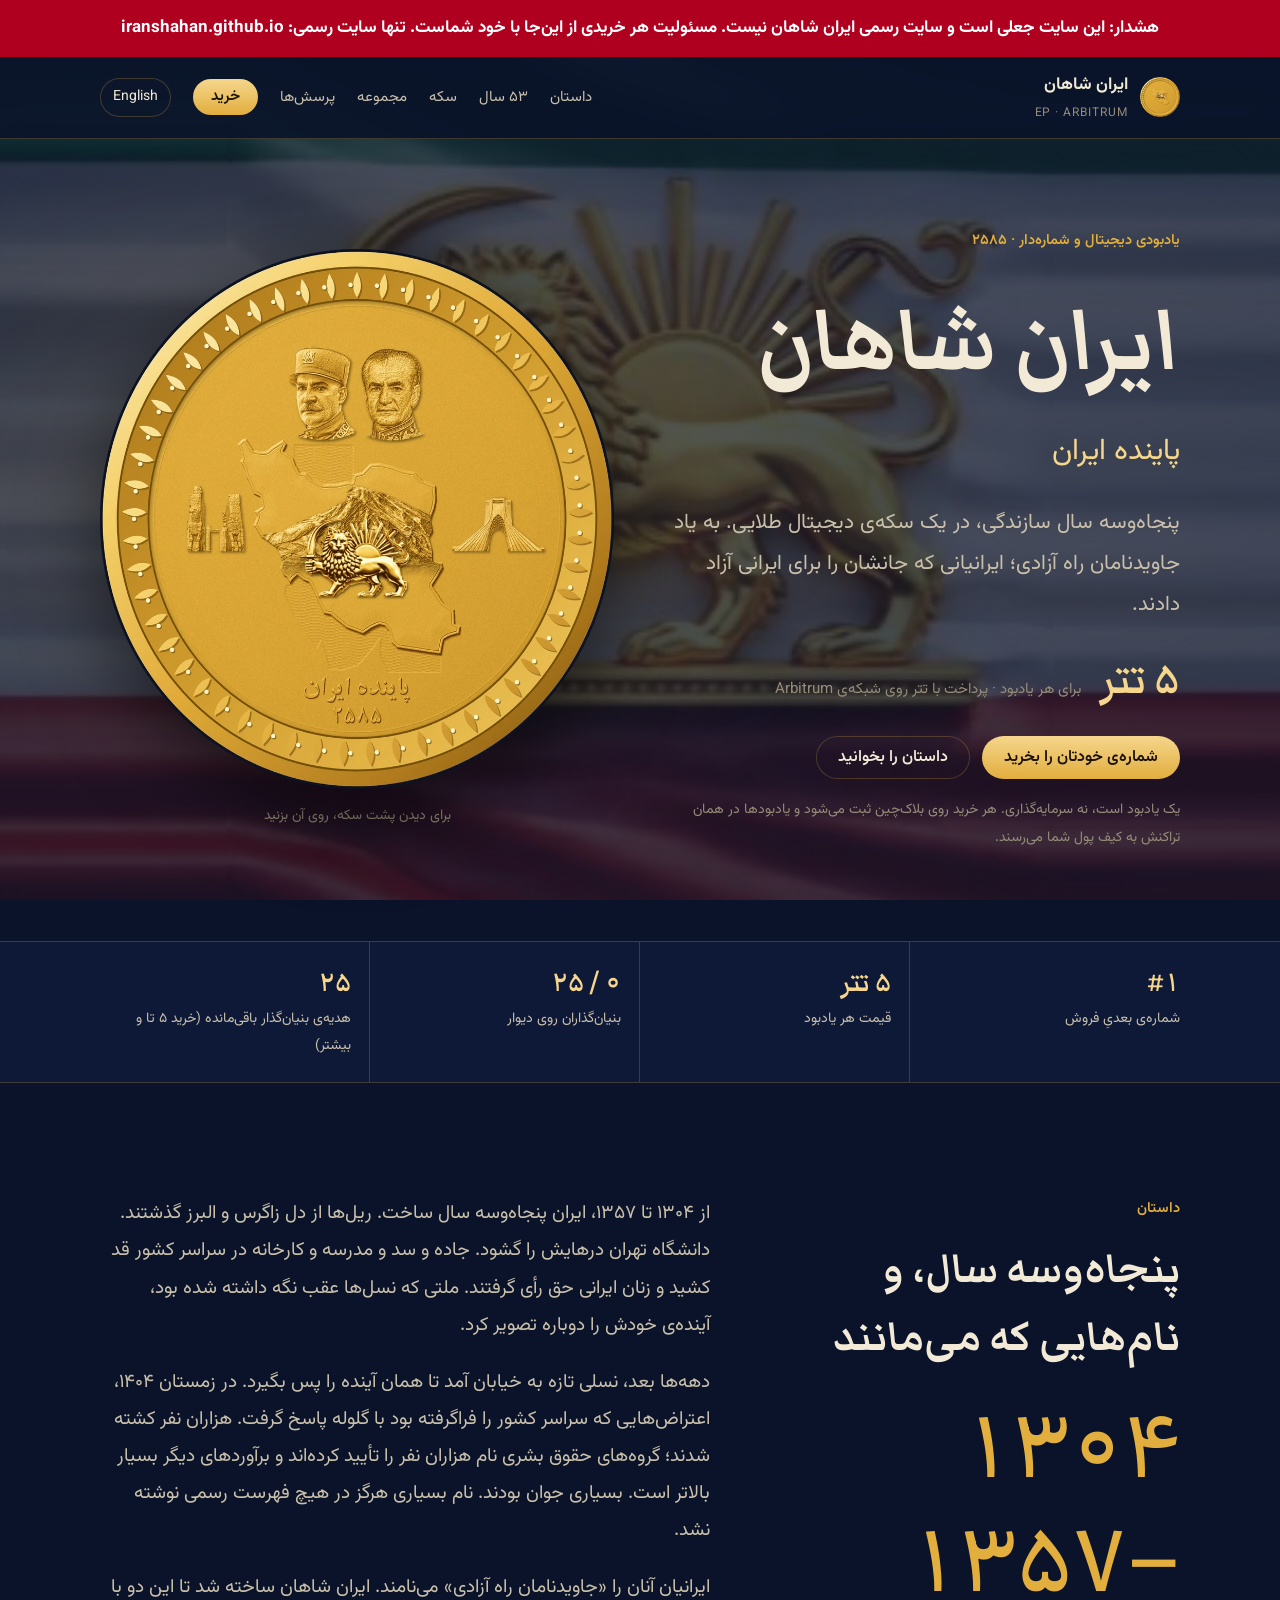
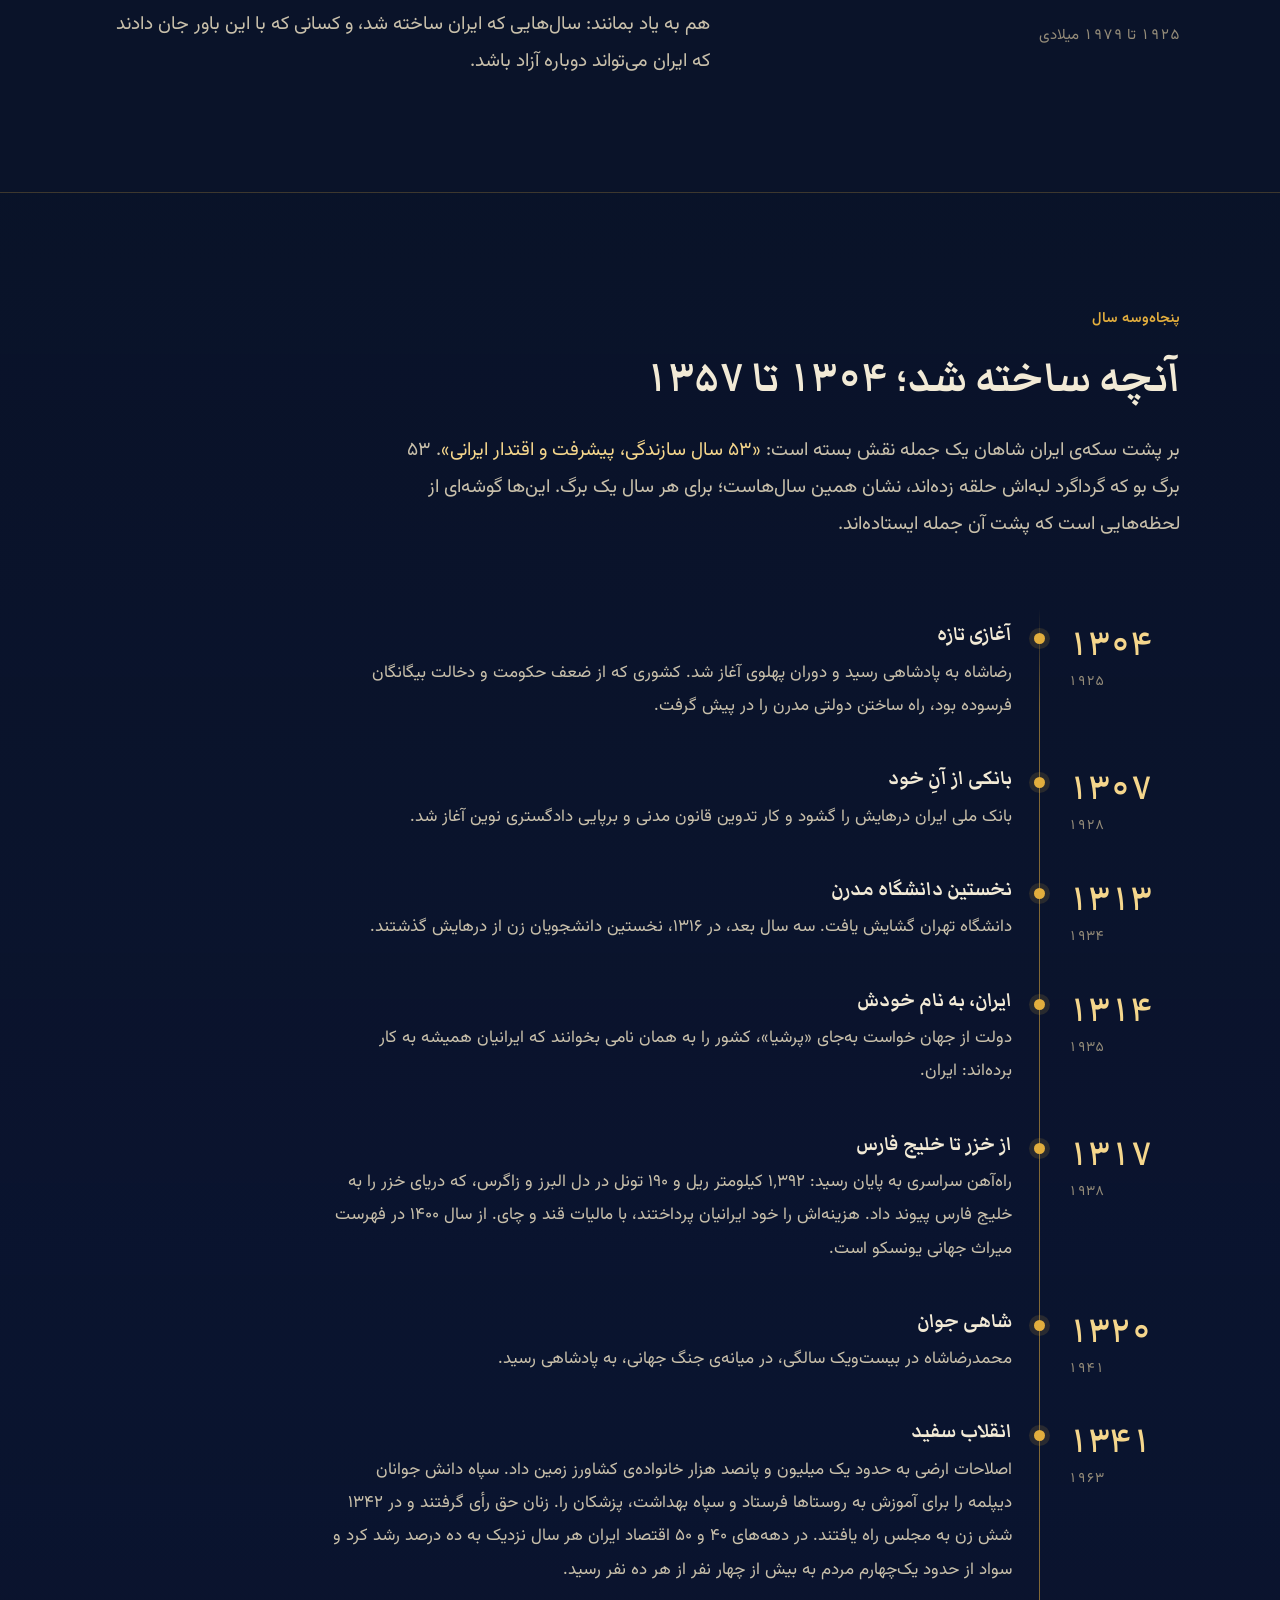
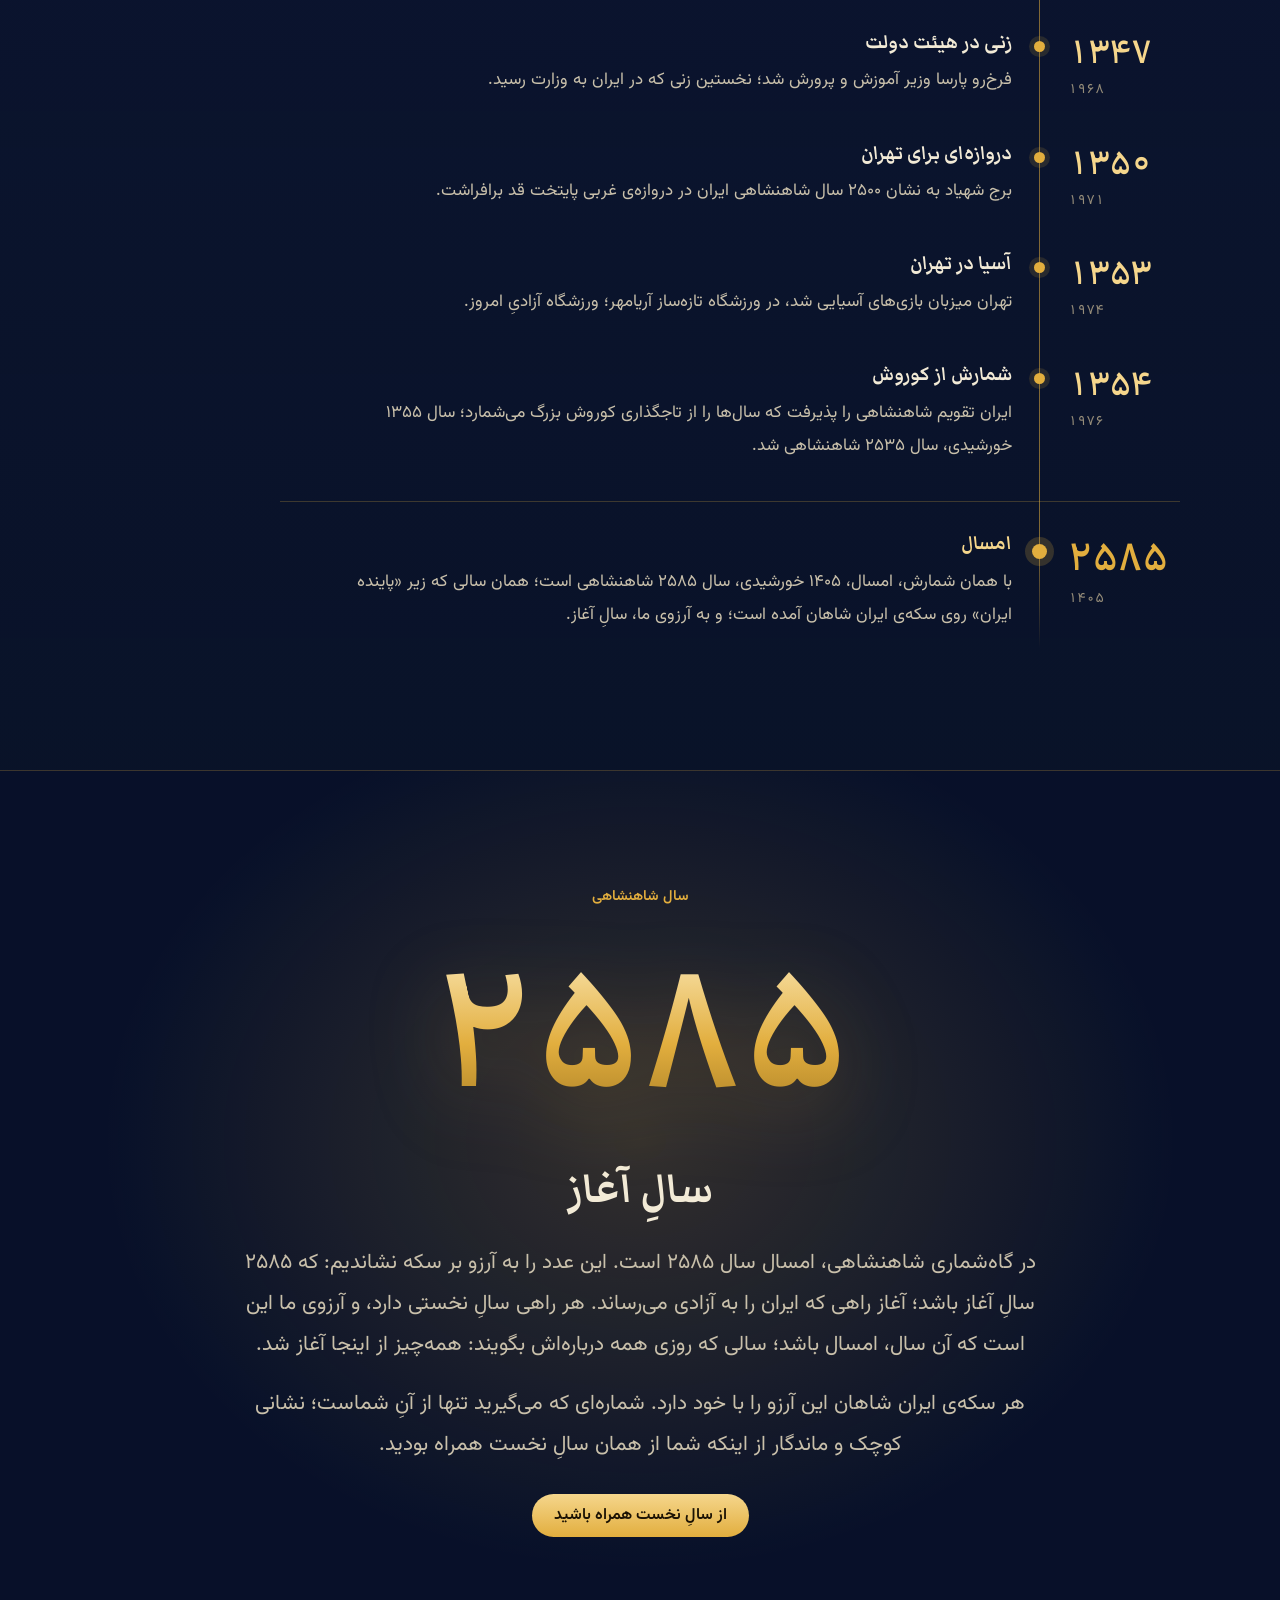
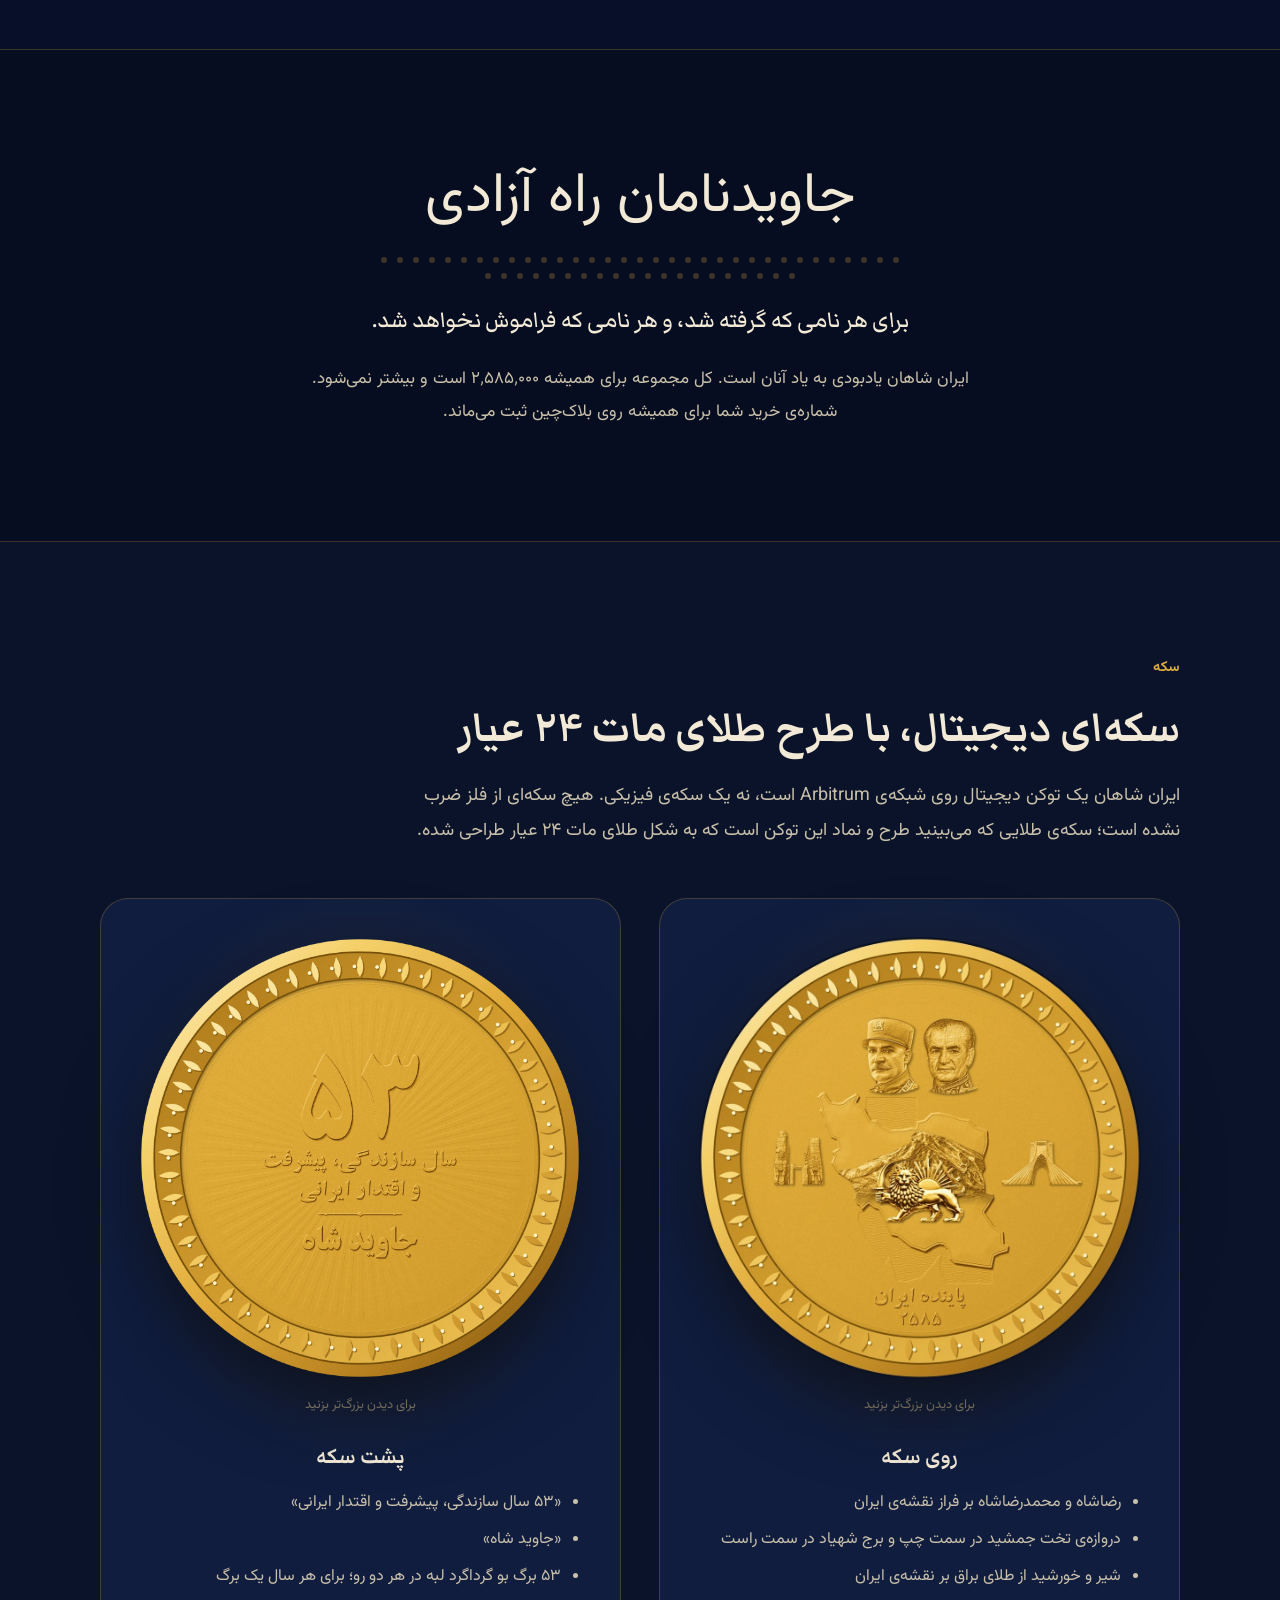
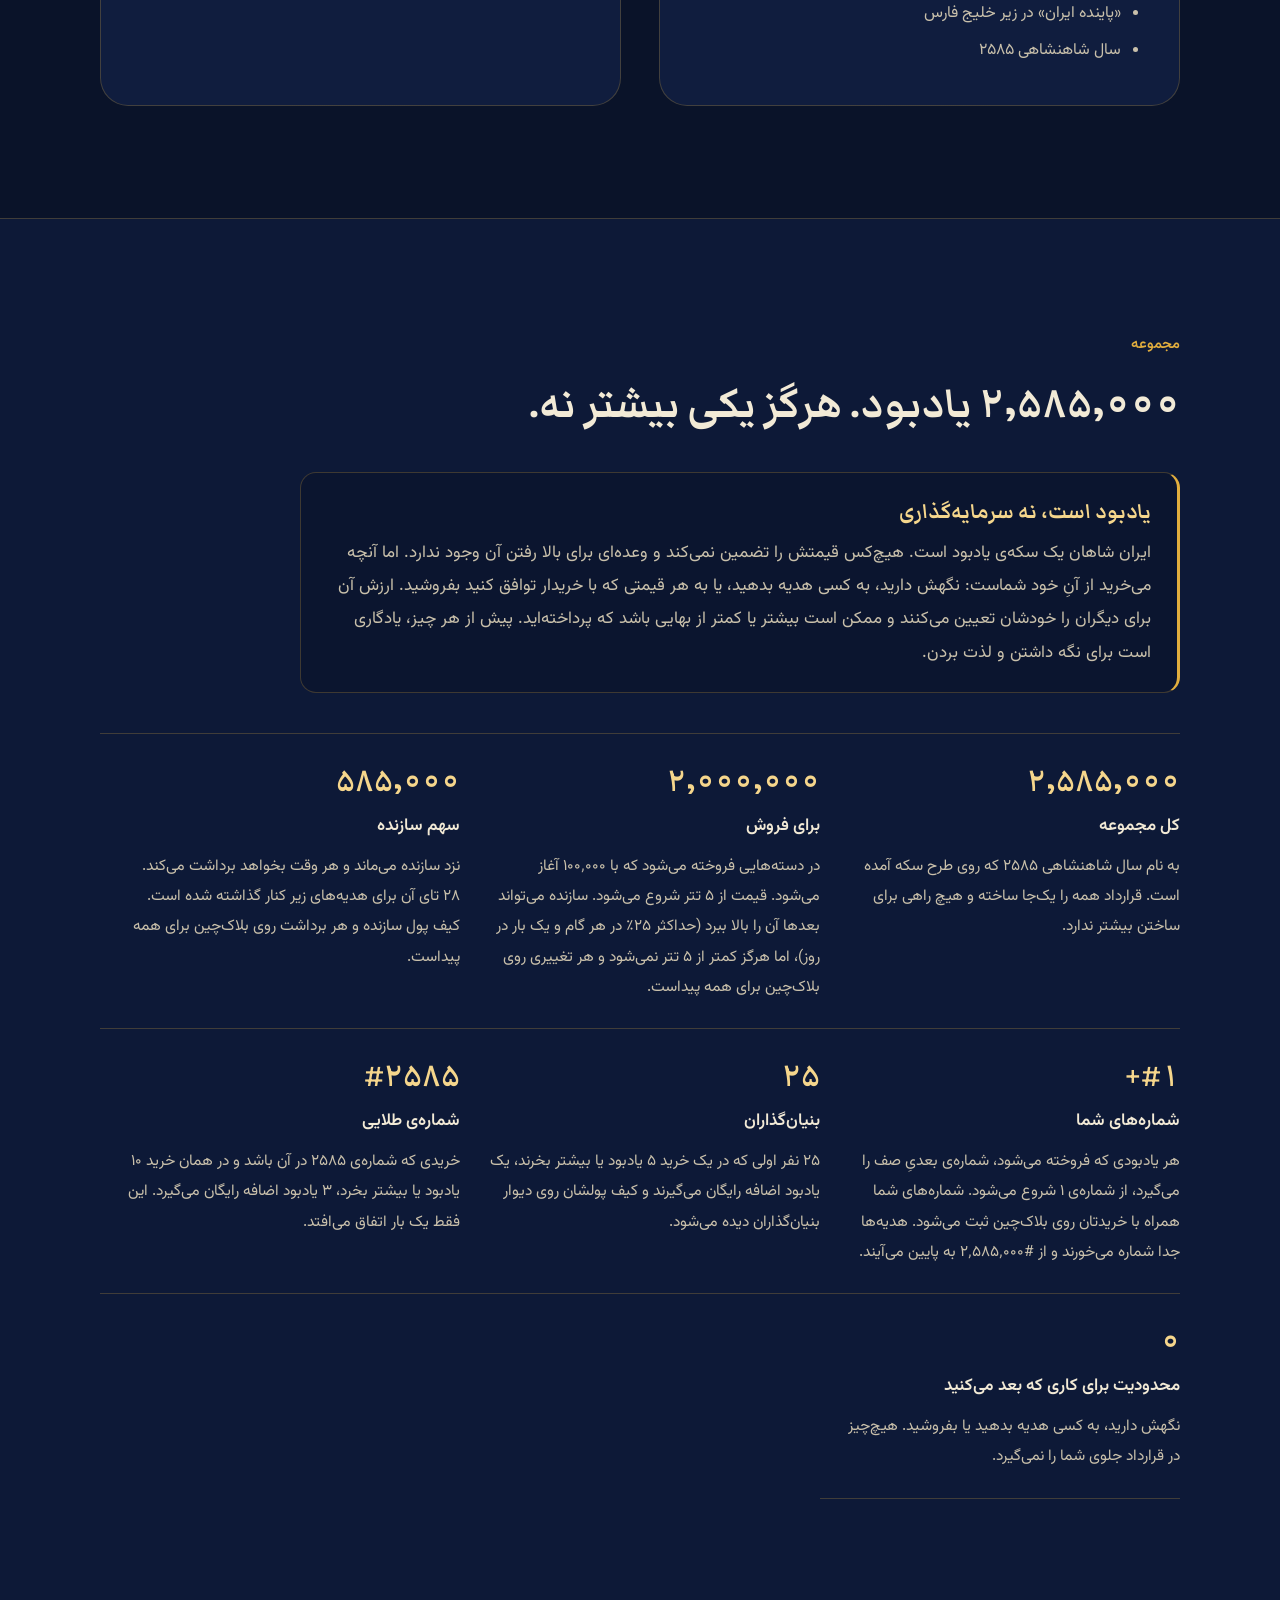
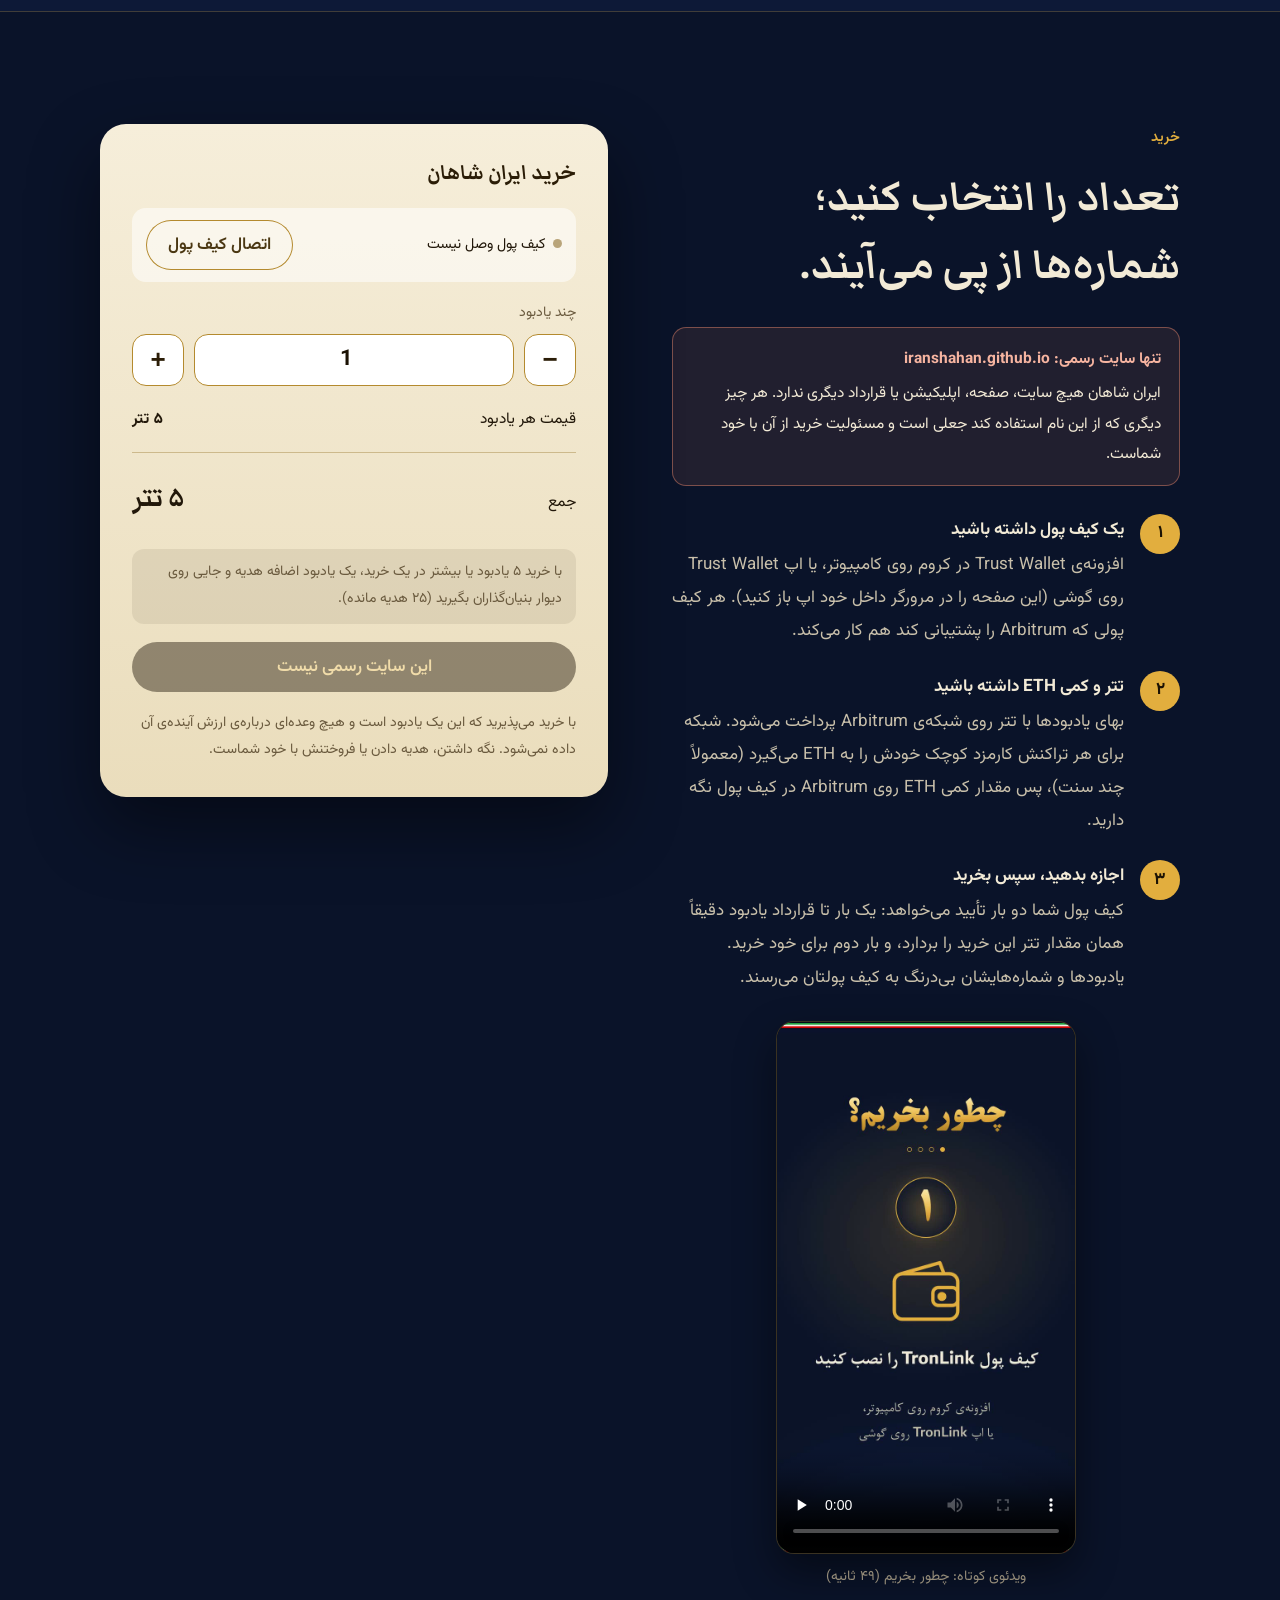
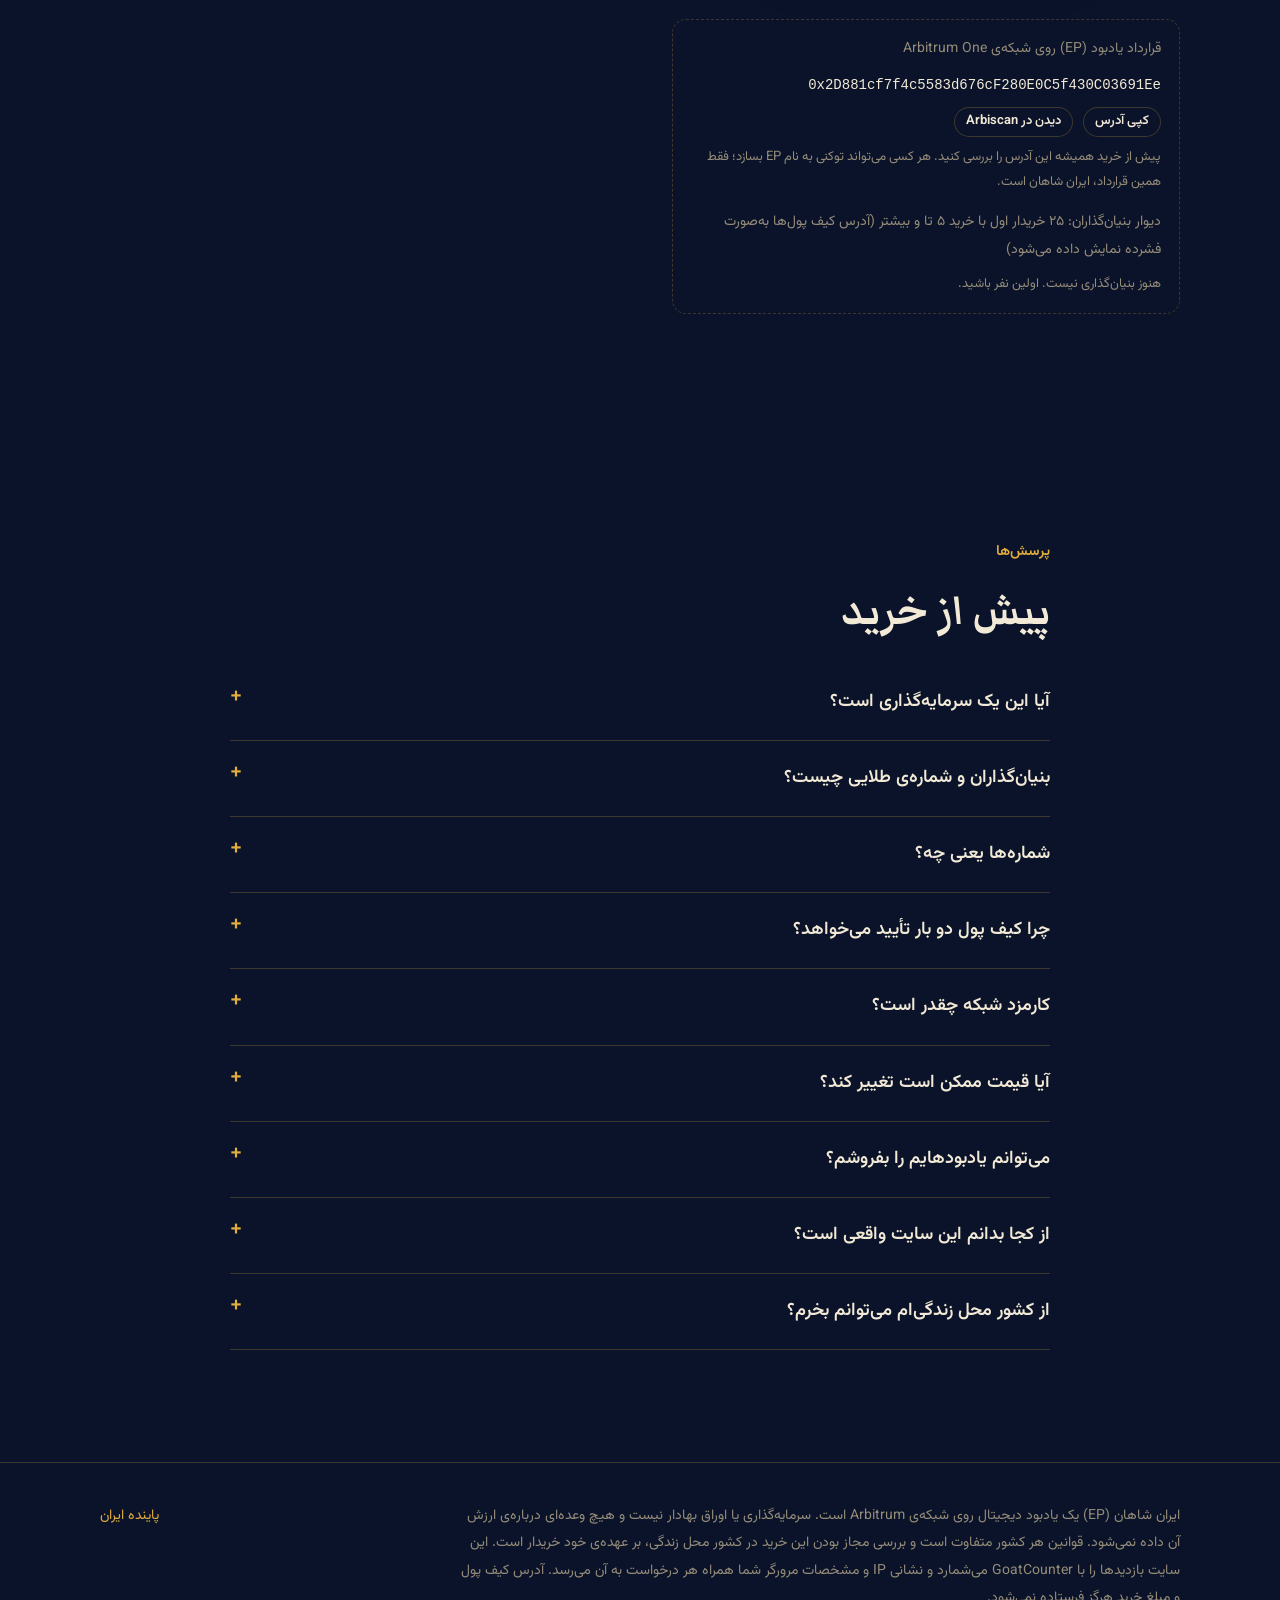
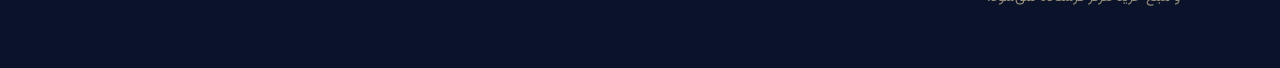
==== commit 6d911396: "Add files via upload" ====
--- a/fa.html
+++ b/fa.html
@@ -307,7 +307,7 @@
 
 <footer>
   <div class="wrap">
-    <p>ایران شاهان (EP) یک یادبود دیجیتال روی شبکه‌ی Arbitrum است. سرمایه‌گذاری یا اوراق بهادار نیست و هیچ وعده‌ای درباره‌ی ارزش آن داده نمی‌شود. قوانین هر کشور متفاوت است و بررسی مجاز بودن این خرید در کشور محل زندگی، بر عهده‌ی خود خریدار است.</p>
+    <p>ایران شاهان (EP) یک یادبود دیجیتال روی شبکه‌ی Arbitrum است. سرمایه‌گذاری یا اوراق بهادار نیست و هیچ وعده‌ای درباره‌ی ارزش آن داده نمی‌شود. قوانین هر کشور متفاوت است و بررسی مجاز بودن این خرید در کشور محل زندگی، بر عهده‌ی خود خریدار است. این سایت بازدیدها را با GoatCounter می‌شمارد و نشانی IP و مشخصات مرورگر شما همراه هر درخواست به آن می‌رسد. آدرس کیف پول و مبلغ خرید هرگز فرستاده نمی‌شود.</p>
     <p class="fa" style="color:var(--gold)">پاینده ایران</p>
   </div>
 </footer>
@@ -318,6 +318,6 @@
 </div>
 
 <script src="ethers.umd.min.js?v=6.13.4"></script>
-<script src="app.js?v=10"></script>
+<script src="app.js?v=11"></script>
 </body>
 </html>
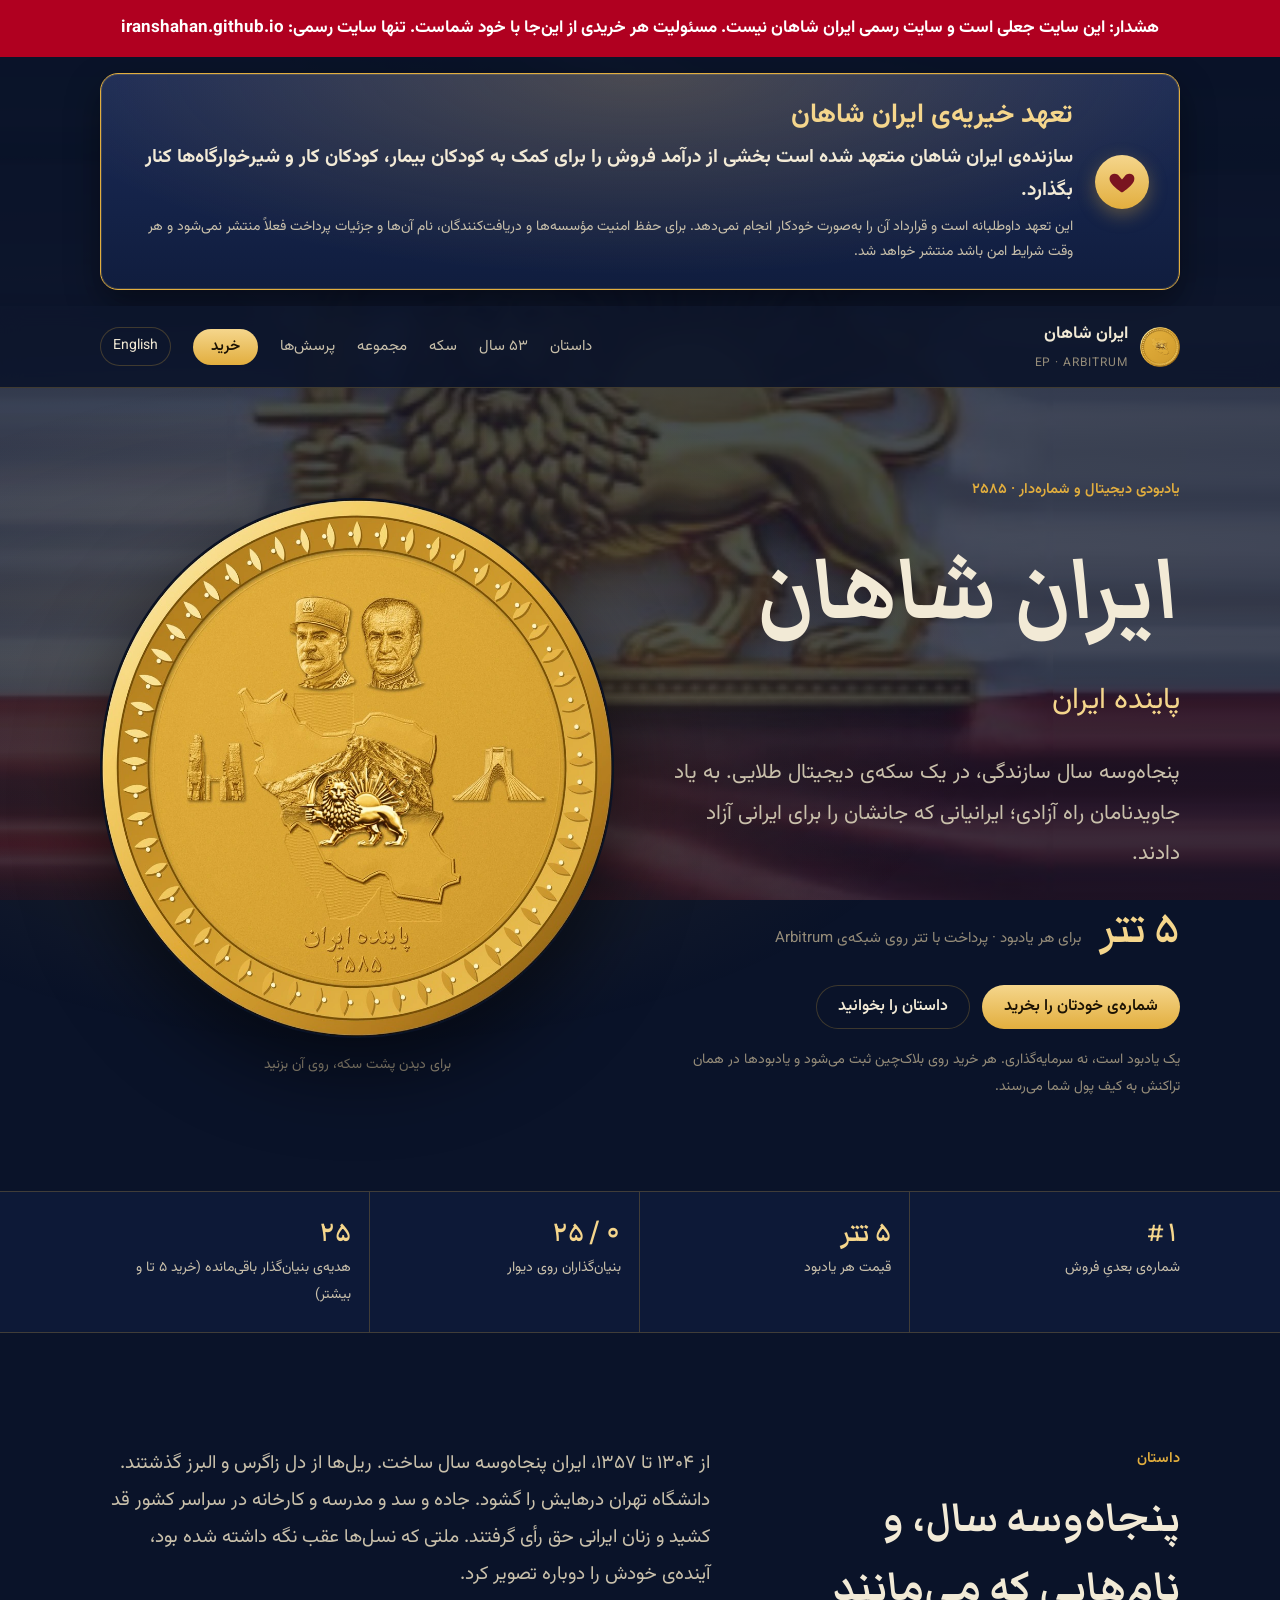
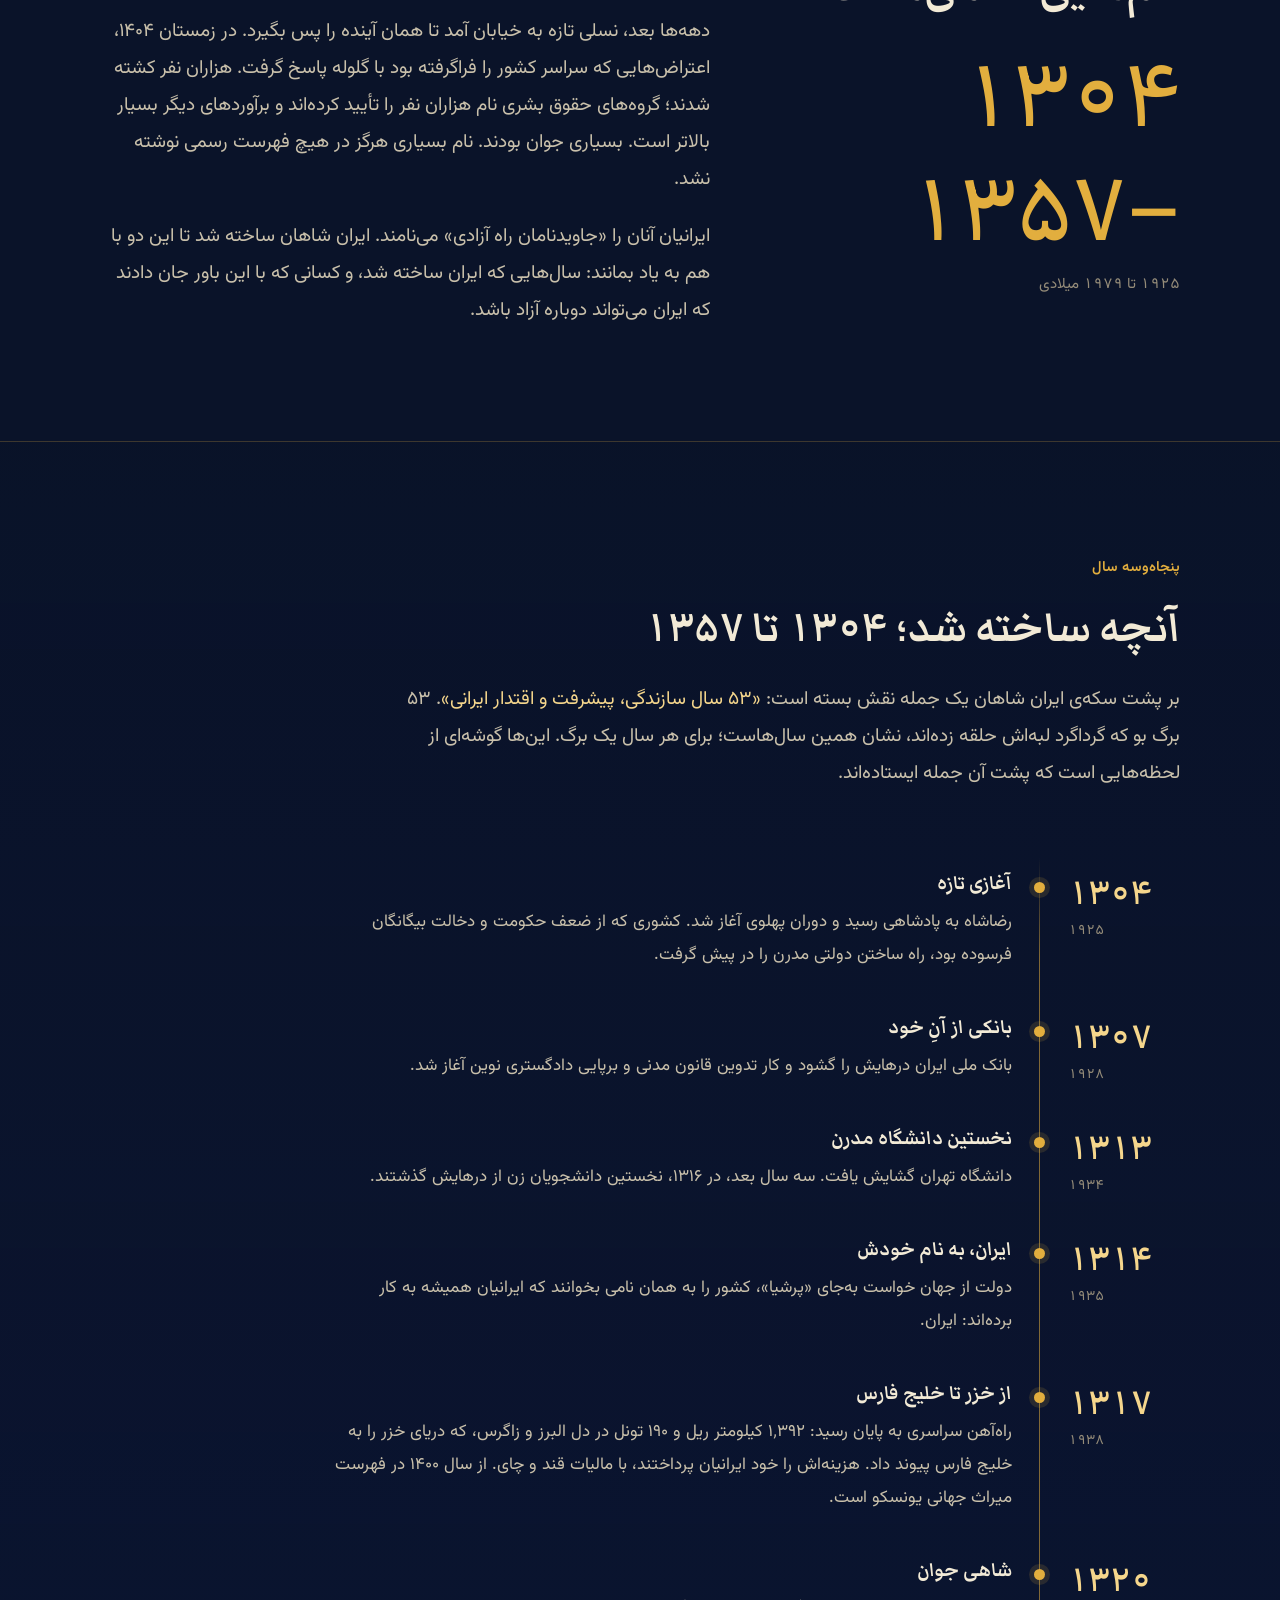
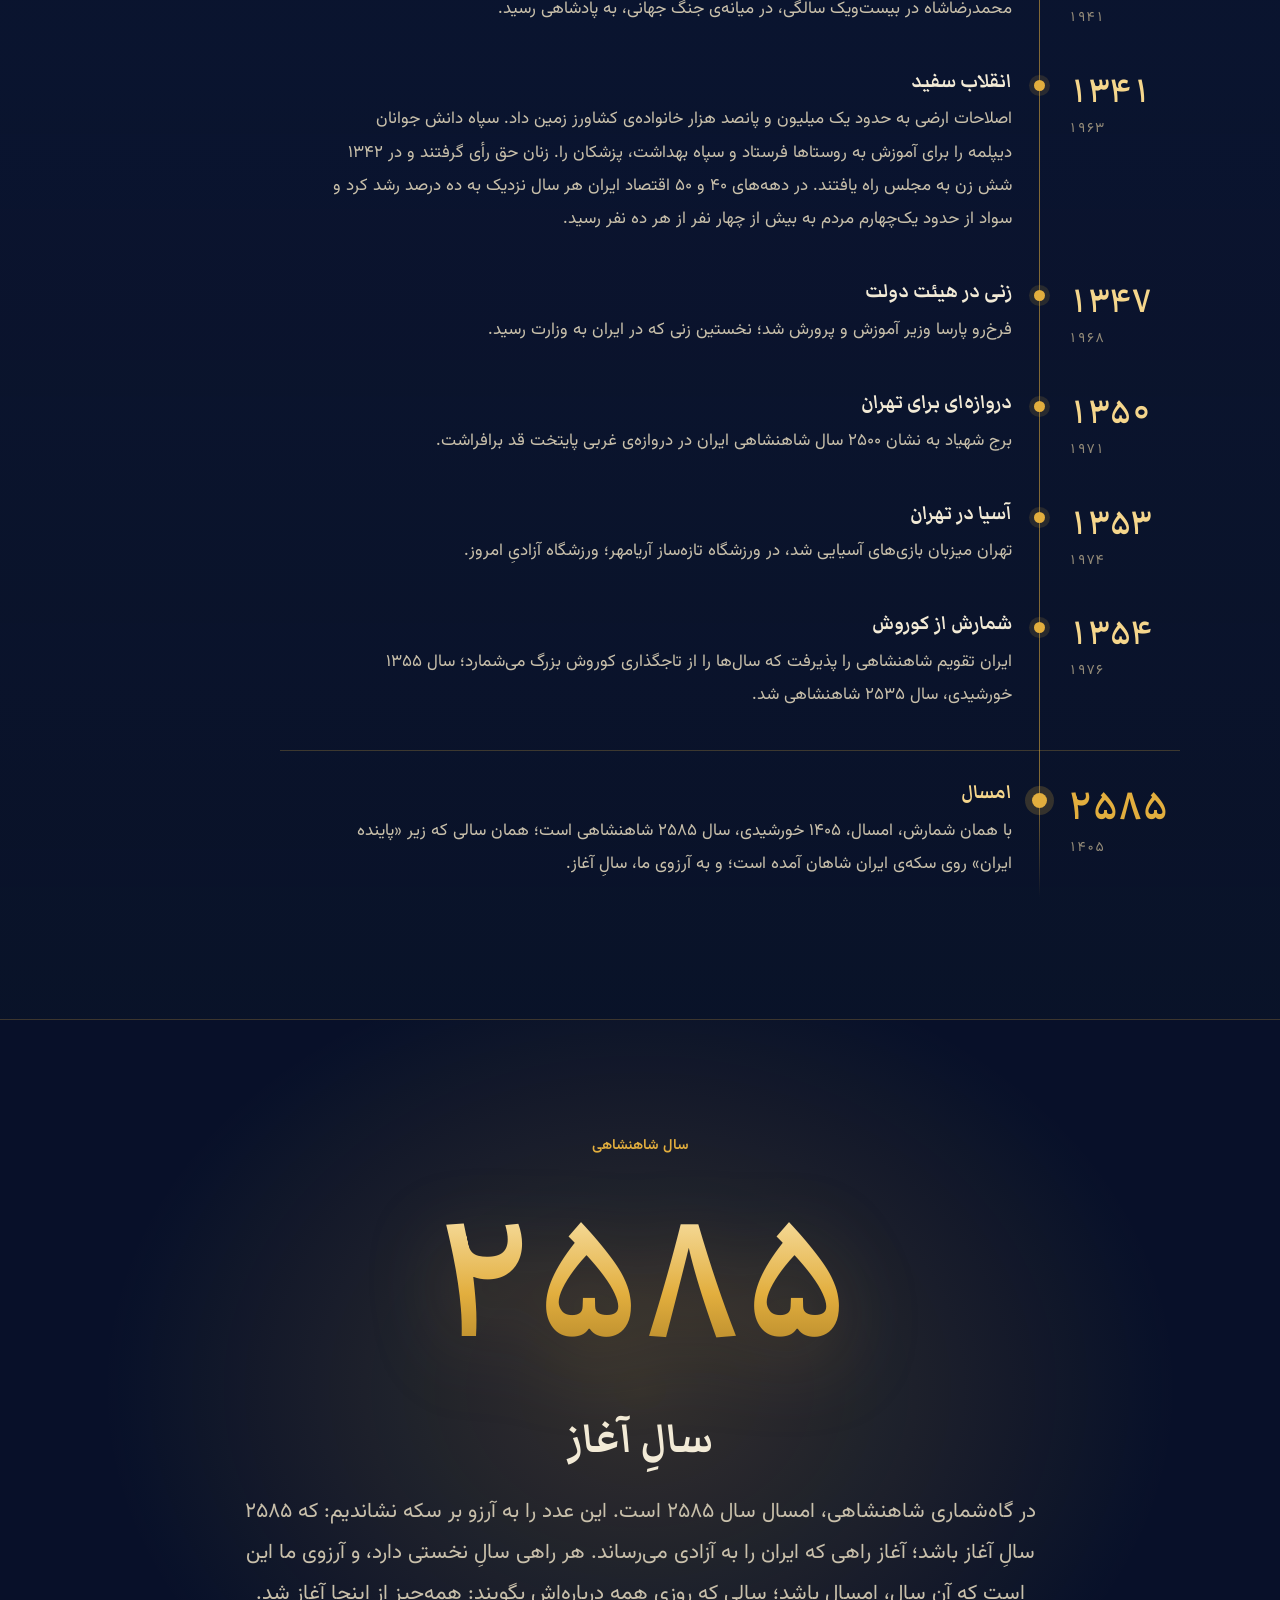
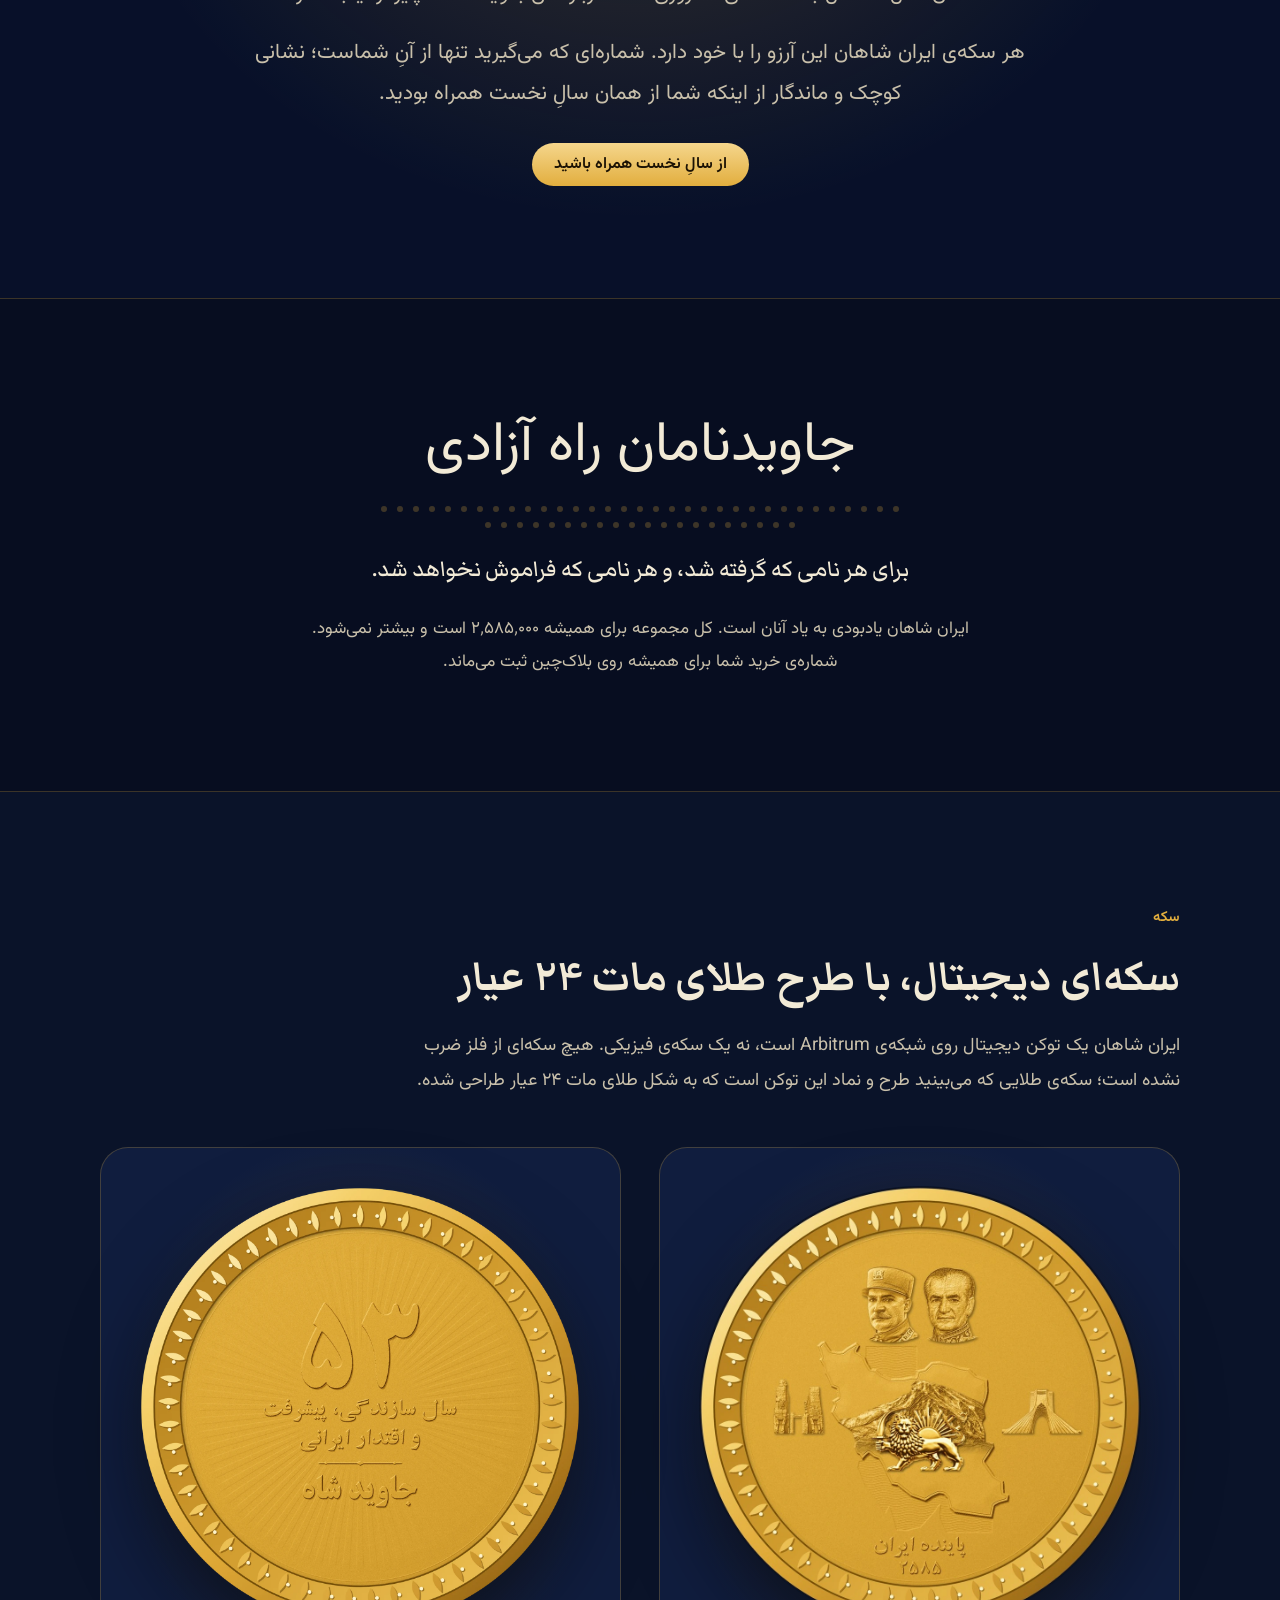
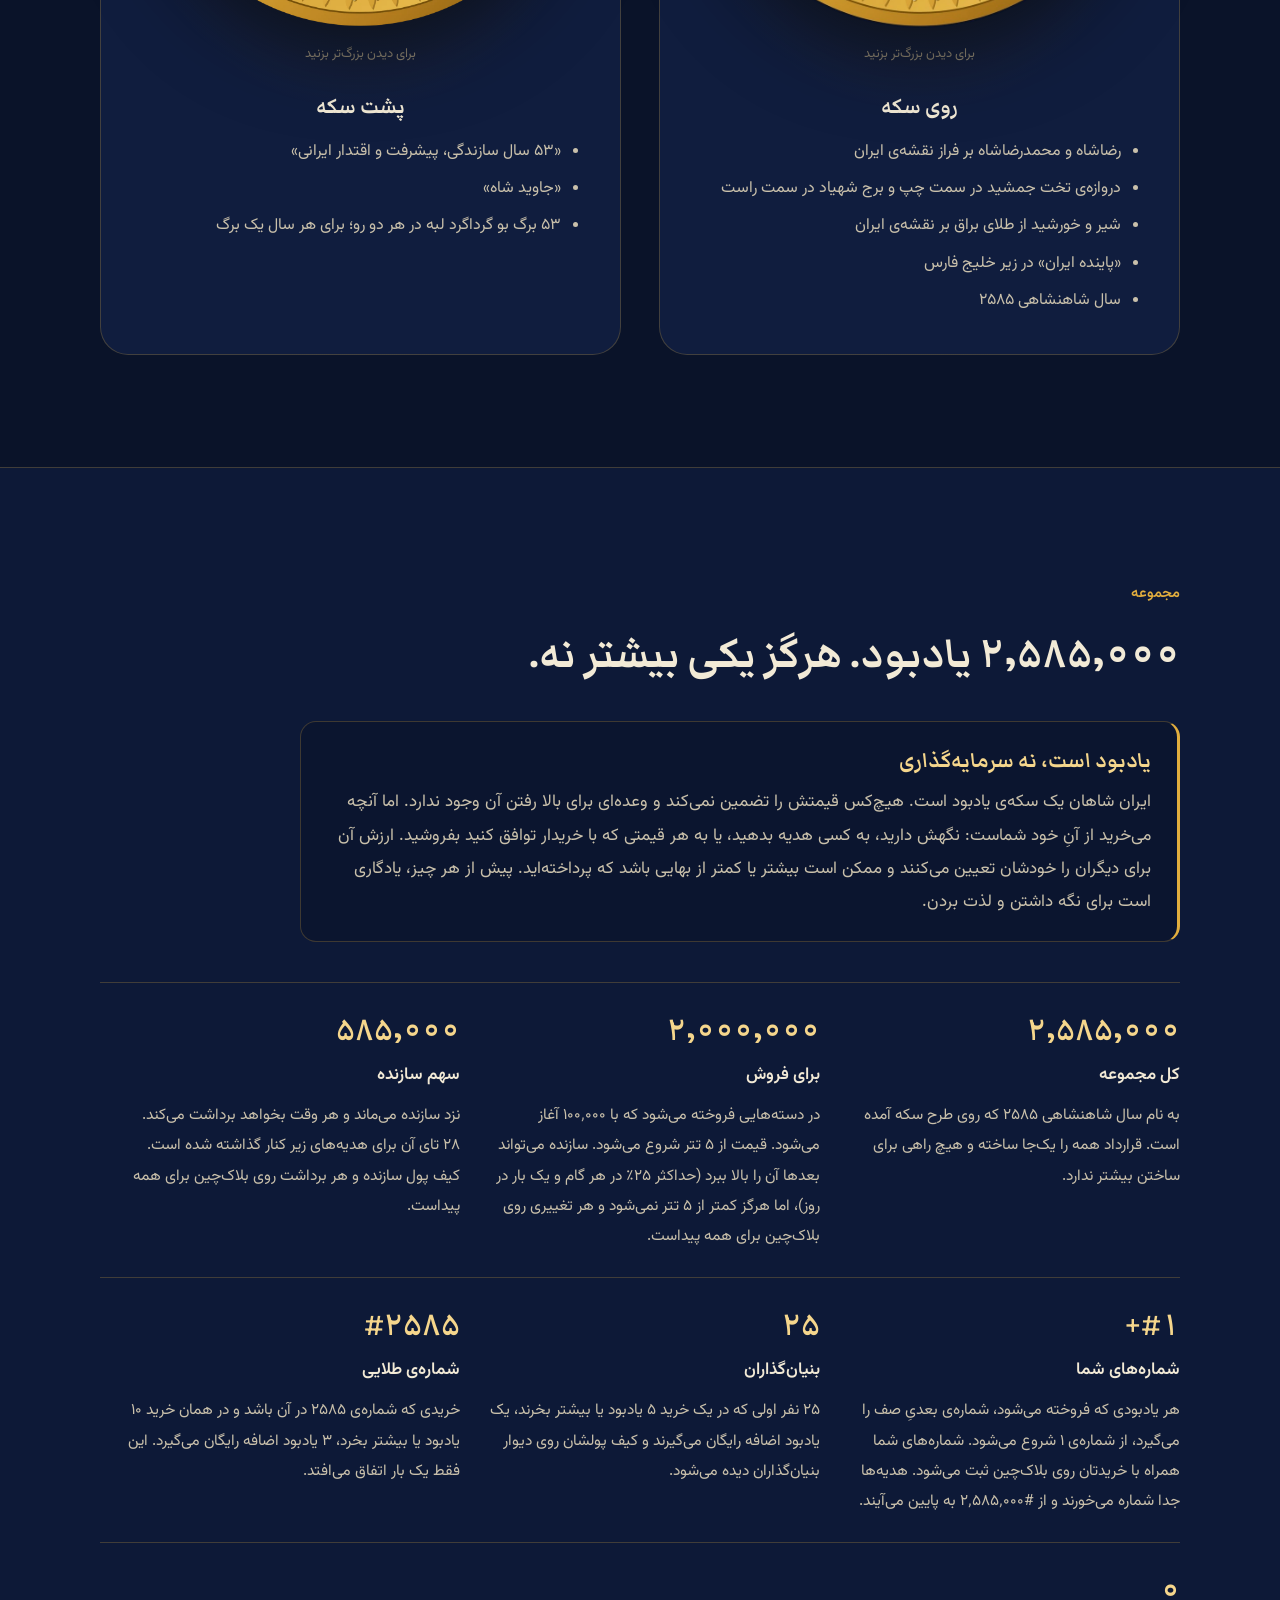
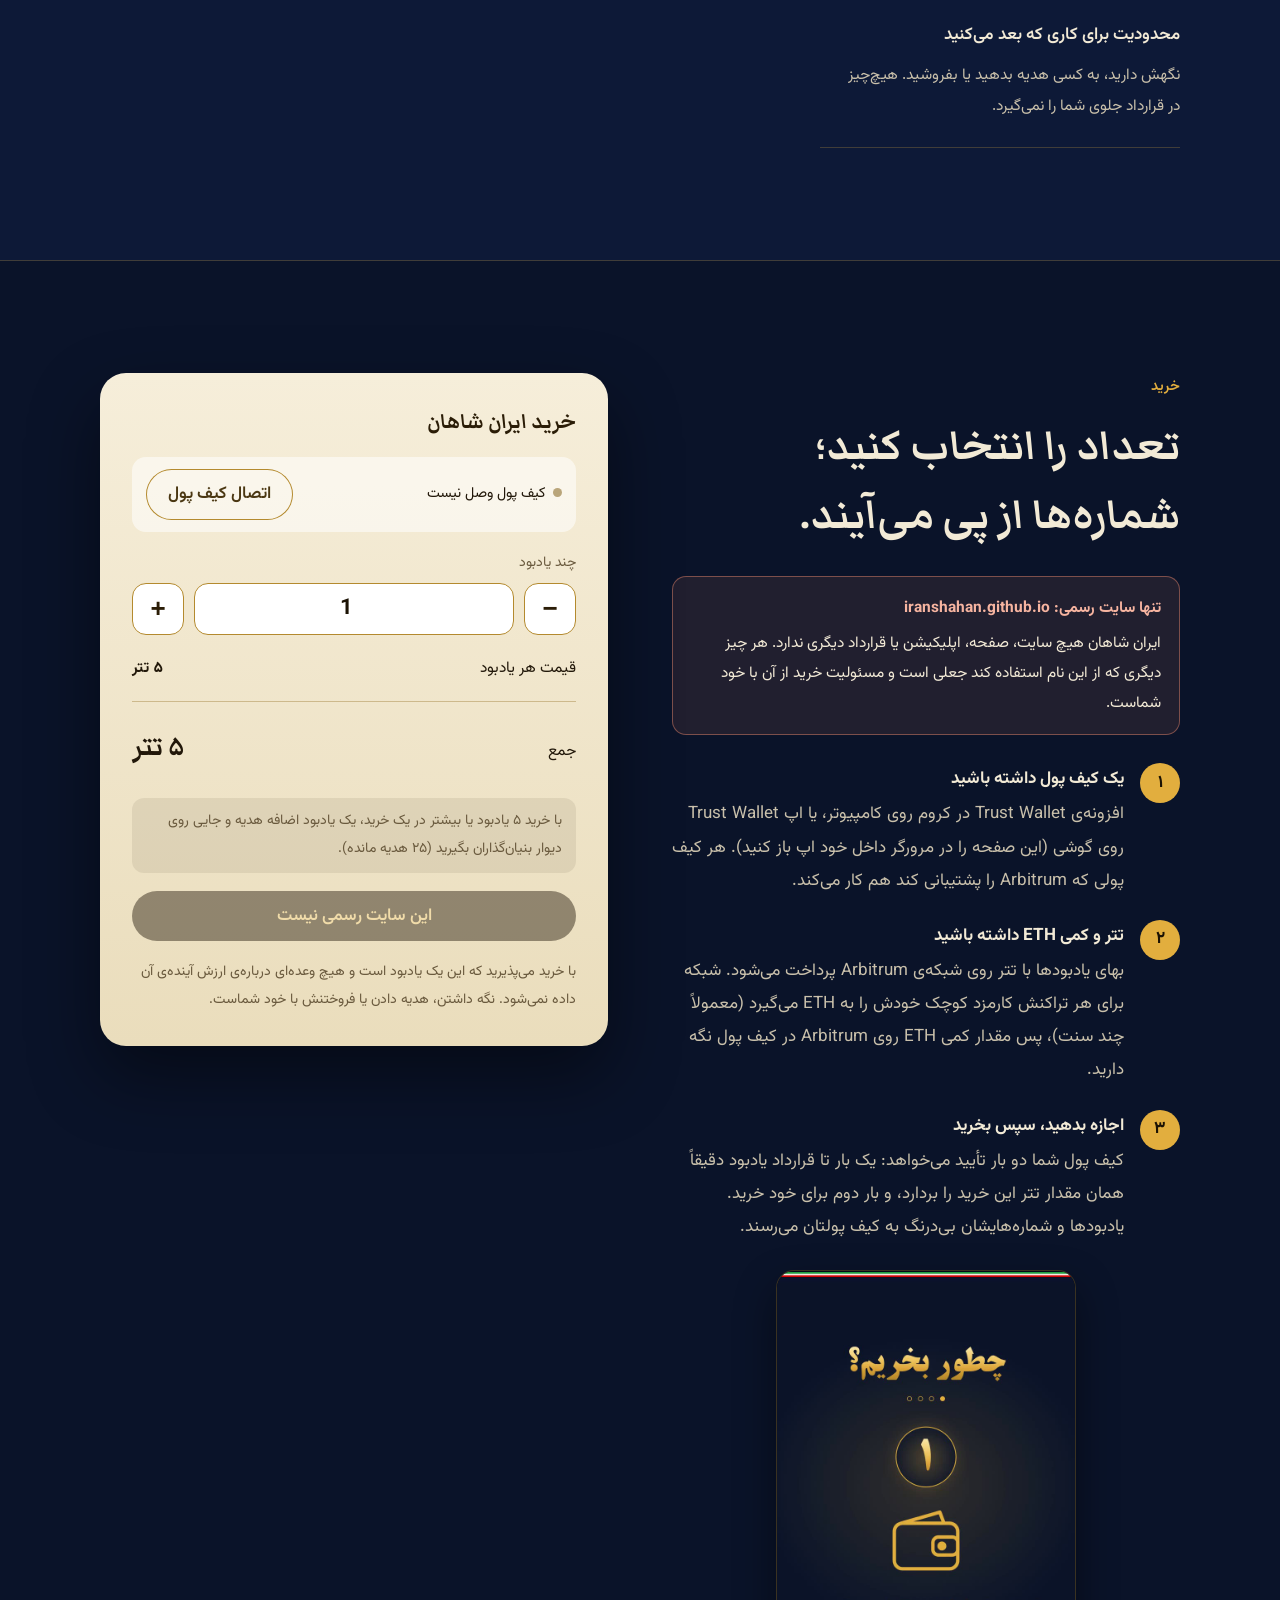
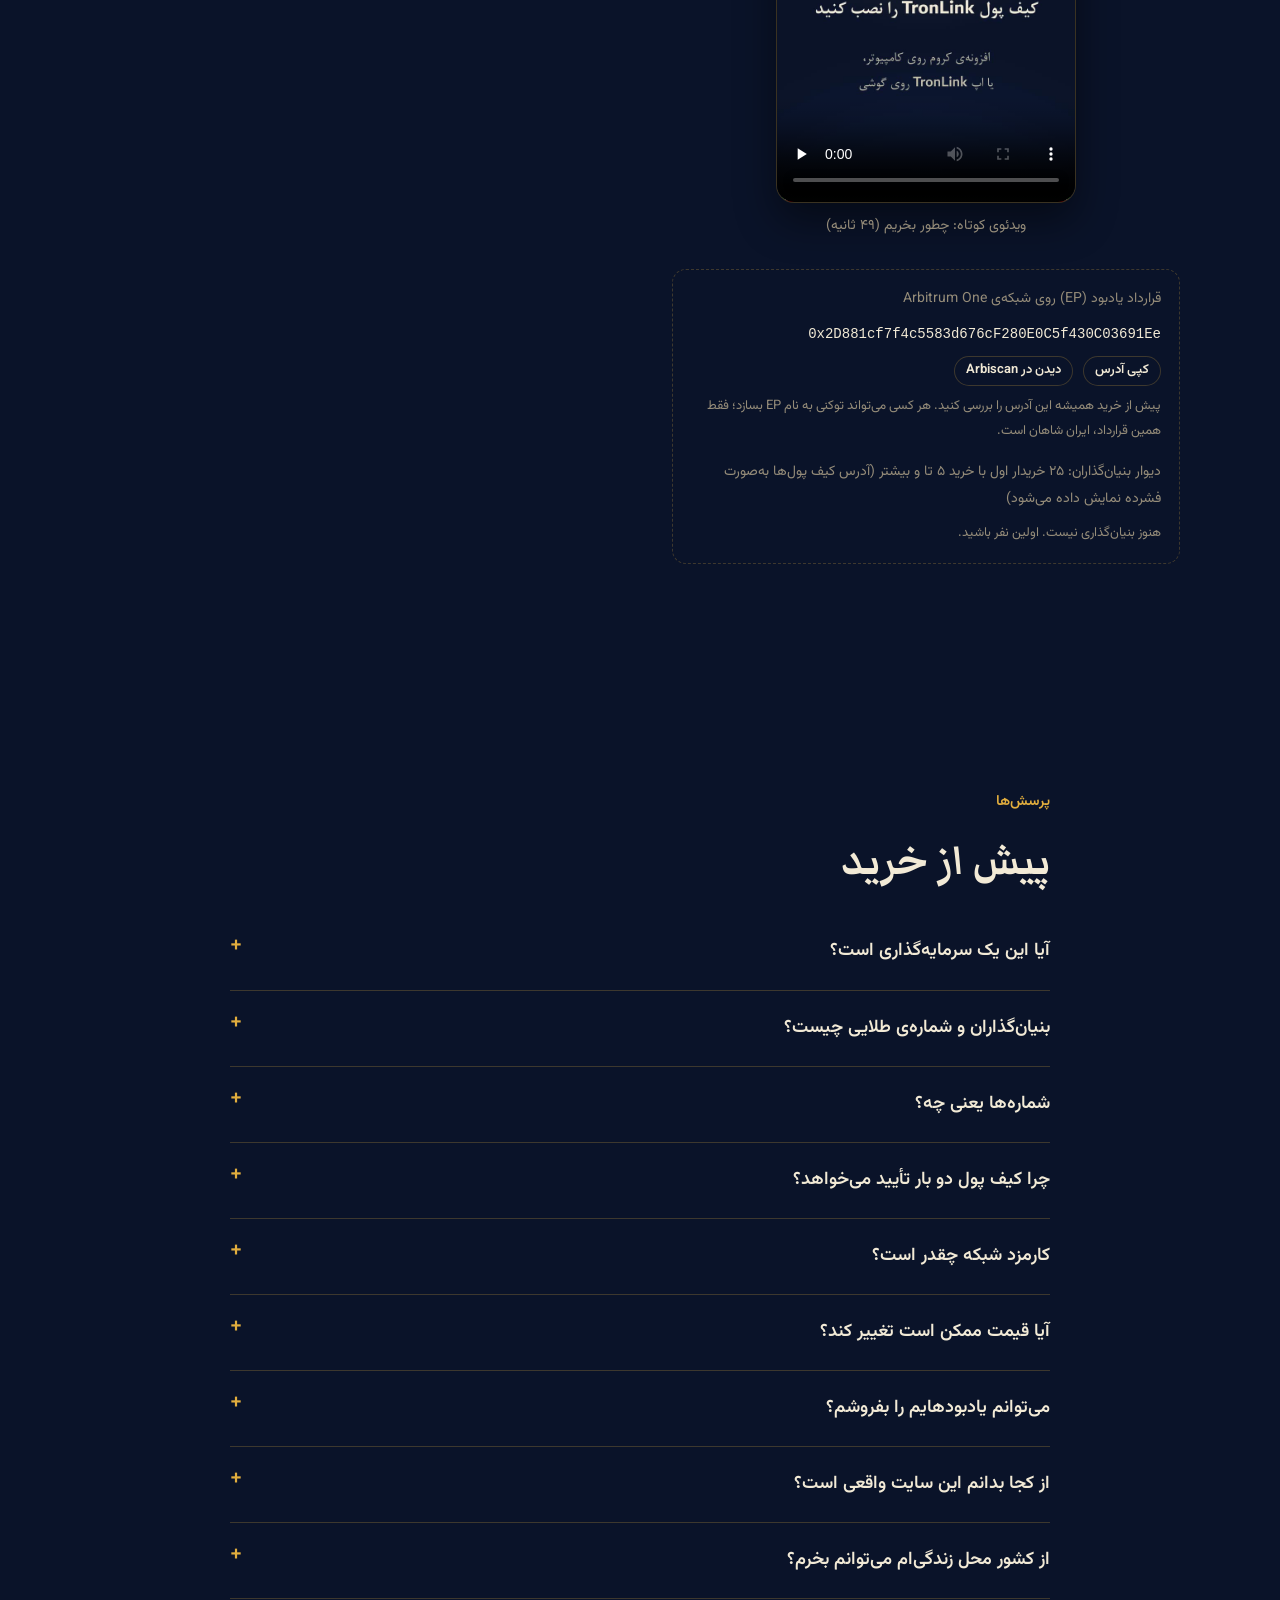
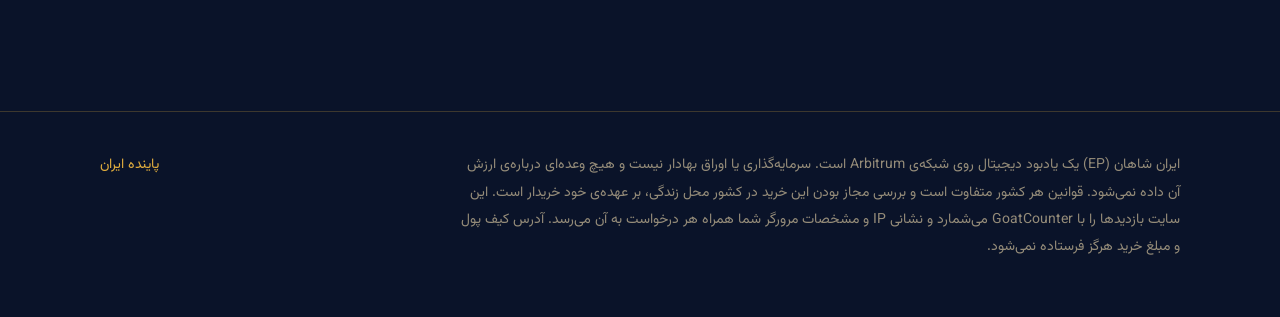
==== commit 2449a55b: "Add files via upload" ====
--- a/fa.html
+++ b/fa.html
@@ -14,11 +14,24 @@
 <meta property="og:image" content="logo-512.png">
 <link rel="alternate" hreflang="en" href="index.html">
 <link rel="stylesheet" href="fonts/fonts.css?v=1">
-<link rel="stylesheet" href="style.css?v=9">
+<link rel="stylesheet" href="style.css?v=10">
 </head>
 <body>
 
 <div class="ribbon" id="ribbon" hidden>حالت آزمایشی روی یک شبکه‌ی آزمایشی. هیچ‌چیز در این صفحه پول واقعی خرج نمی‌کند.</div>
+
+<aside class="pledge" aria-label="تعهد خیریه">
+  <div class="wrap">
+    <div class="pledge-card">
+      <span class="pledge-icon" aria-hidden="true"><svg viewBox="0 0 24 24" fill="currentColor"><path d="M12 21s-7.5-4.6-10-9.3C.4 8.5 2 5 5.5 5c2.1 0 3.5 1.1 4.5 2.4l2 2.4 2-2.4C15 6.1 16.4 5 18.5 5 22 5 23.6 8.5 22 11.7 19.5 16.4 12 21 12 21z"/></svg></span>
+      <div>
+        <p class="pledge-title">تعهد خیریه‌ی ایران شاهان</p>
+        <p class="pledge-lead">سازنده‌ی ایران شاهان متعهد شده است بخشی از درآمد فروش را برای کمک به کودکان بیمار، کودکان کار و شیرخوارگاه‌ها کنار بگذارد.</p>
+        <p class="pledge-note">این تعهد داوطلبانه است و قرارداد آن را به‌صورت خودکار انجام نمی‌دهد. برای حفظ امنیت مؤسسه‌ها و دریافت‌کنندگان، نام آن‌ها و جزئیات پرداخت فعلاً منتشر نمی‌شود و هر وقت شرایط امن باشد منتشر خواهد شد.</p>
+      </div>
+    </div>
+  </div>
+</aside>
 
 <header class="top">
   <div class="wrap">
@@ -318,6 +331,6 @@
 </div>
 
 <script src="ethers.umd.min.js?v=6.13.4"></script>
-<script src="app.js?v=11"></script>
+<script src="app.js?v=12"></script>
 </body>
 </html>
--- a/style.css
+++ b/style.css
@@ -295,3 +295,13 @@
 .memorial { background: rgba(7, 13, 30, 0.74); }
 .wish { background: radial-gradient(ellipse 60% 70% at 50% 42%, rgba(226,174,62,0.2), transparent 70%), rgba(8, 16, 42, 0.70); }
 .hero { background: radial-gradient(ellipse 70% 60% at 72% 40%, rgba(226,174,62,0.13), transparent 70%), rgba(10,19,41,0.35); }
+
+/* Charity pledge: the first thing on the page */
+.pledge { padding-block: clamp(10px, 1.6vw, 16px); background: rgba(10, 19, 41, 0.94); }
+.pledge-card { display: flex; align-items: center; gap: clamp(14px, 2vw, 22px); padding: clamp(16px, 2.2vw, 24px) clamp(16px, 2.8vw, 30px); border: 1.5px solid var(--gold); border-radius: 18px; background: radial-gradient(ellipse 80% 130% at 50% 0%, rgba(226, 174, 62, 0.24), transparent 72%), linear-gradient(180deg, #1B2B58, #101D3E); box-shadow: inset 0 0 0 1px rgba(245, 214, 140, 0.16), 0 14px 34px rgba(0, 0, 0, 0.42); }
+.pledge-icon { flex: 0 0 auto; display: grid; place-items: center; width: 54px; height: 54px; border-radius: 50%; color: #7A1420; background: linear-gradient(180deg, var(--gold-hi), var(--gold)); box-shadow: 0 6px 18px rgba(226, 174, 62, 0.35); }
+.pledge-icon svg { width: 28px; height: 28px; }
+.pledge-title { font-size: clamp(20px, 2.5vw, 27px); font-weight: 800; line-height: 1.35; color: var(--gold-hi); }
+.pledge-lead { margin-top: 6px; font-size: clamp(16px, 1.75vw, 19px); font-weight: 700; line-height: 1.75; color: var(--ink); }
+.pledge-note { margin-top: 8px; font-size: 14px; line-height: 1.8; color: var(--ink-2); }
+@media (max-width: 560px) { .pledge-card { flex-direction: column; text-align: center; } }
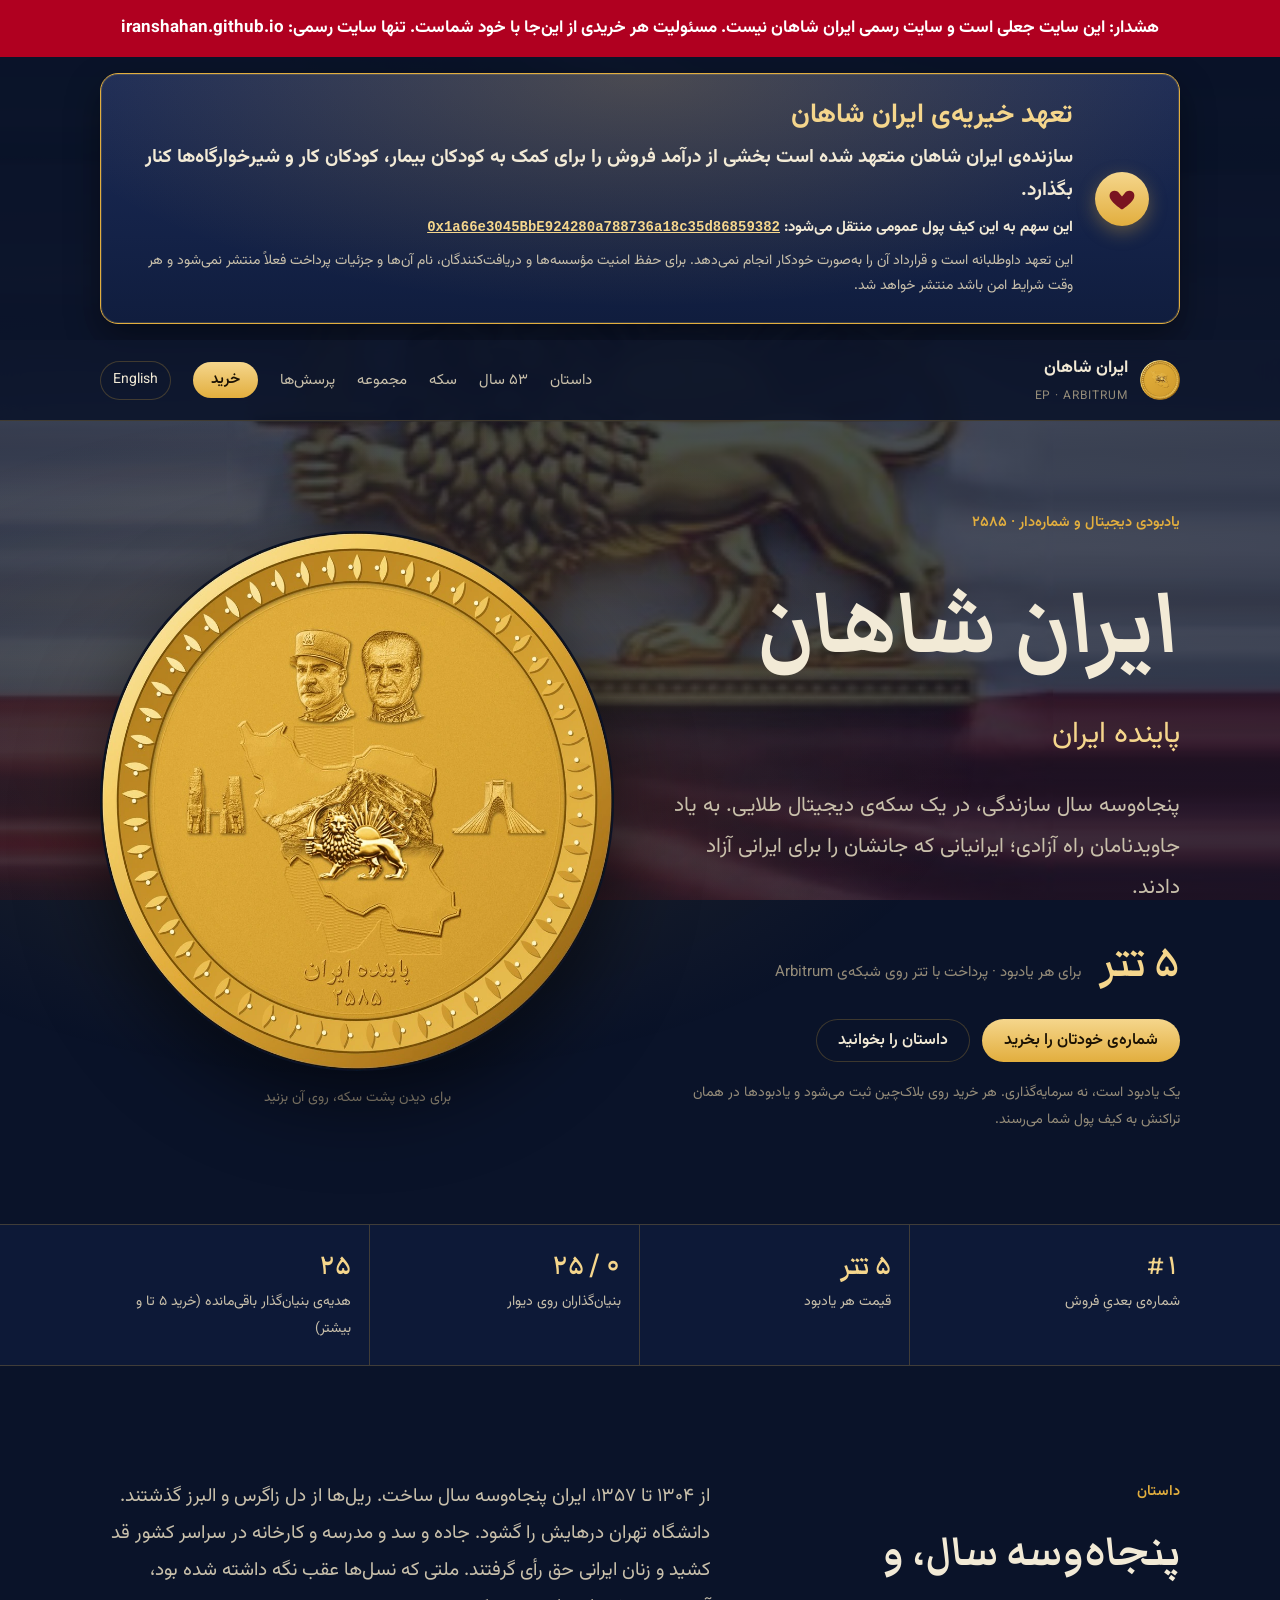
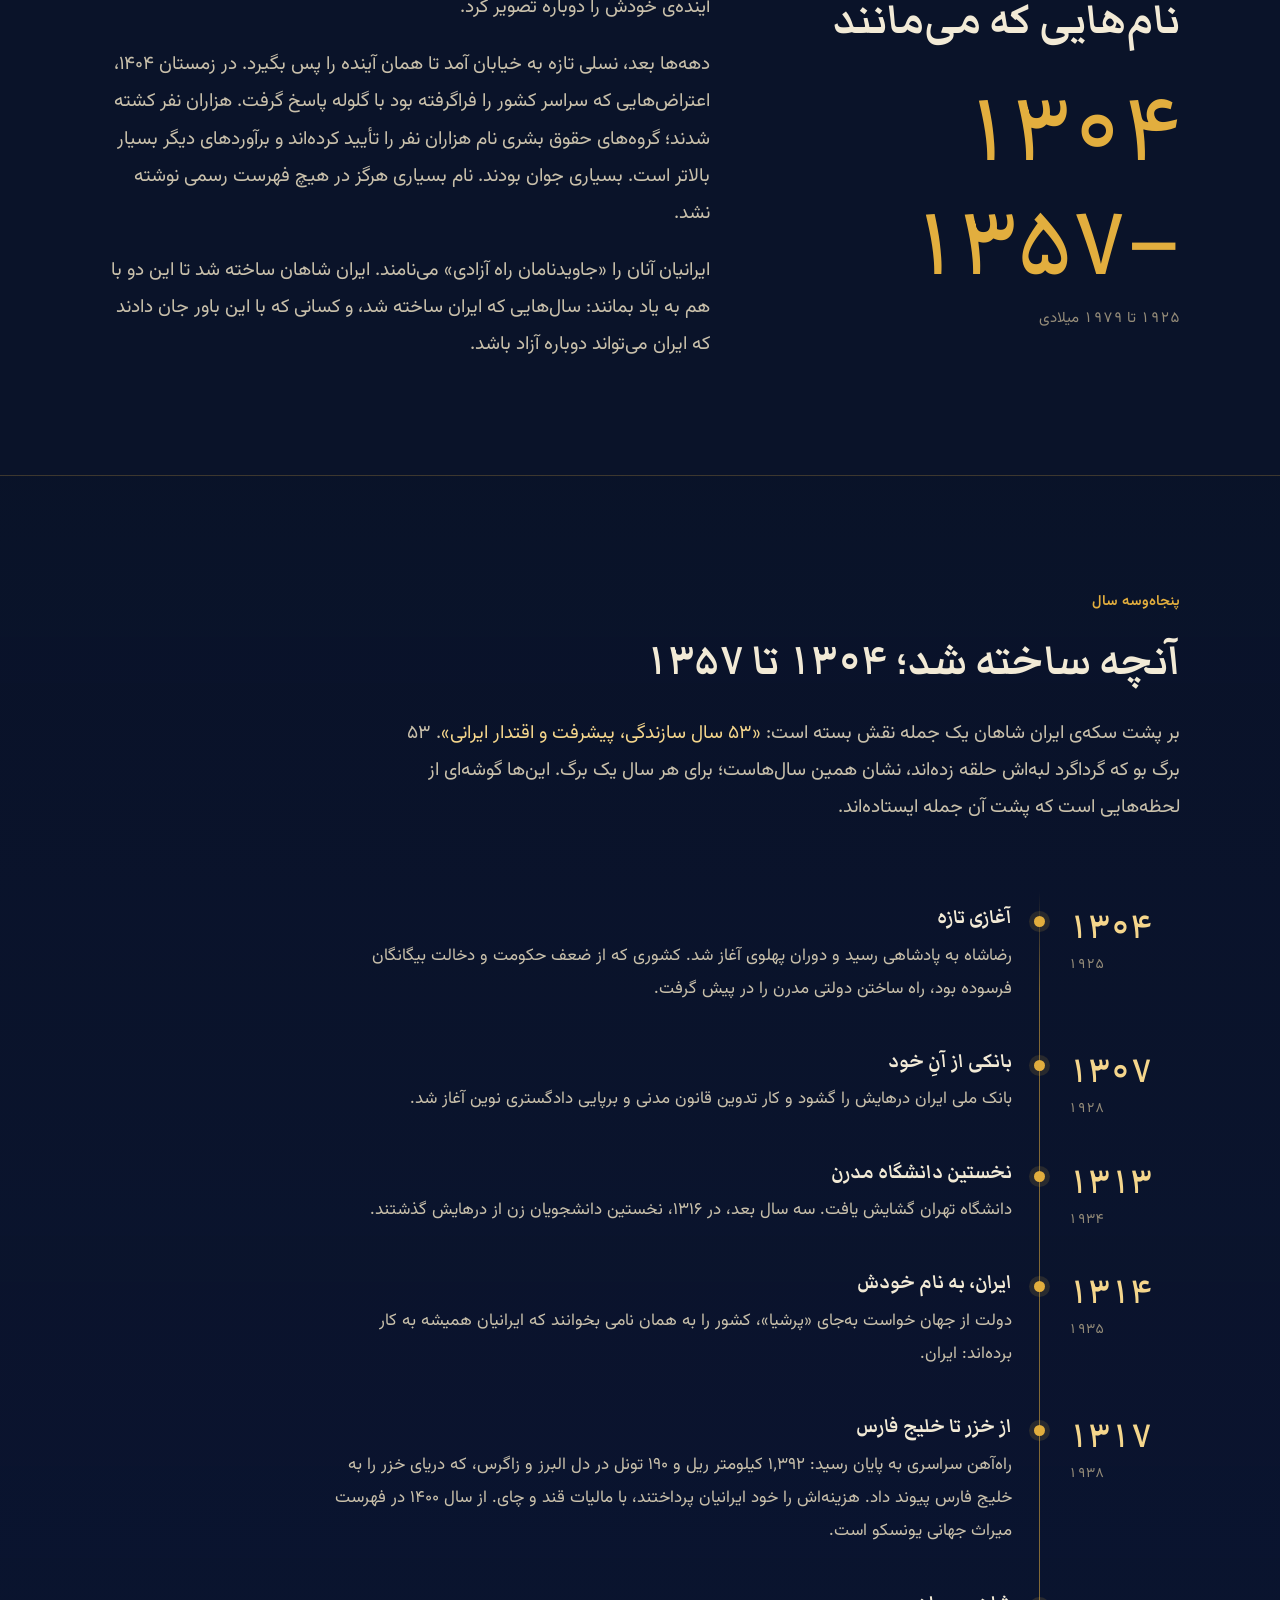
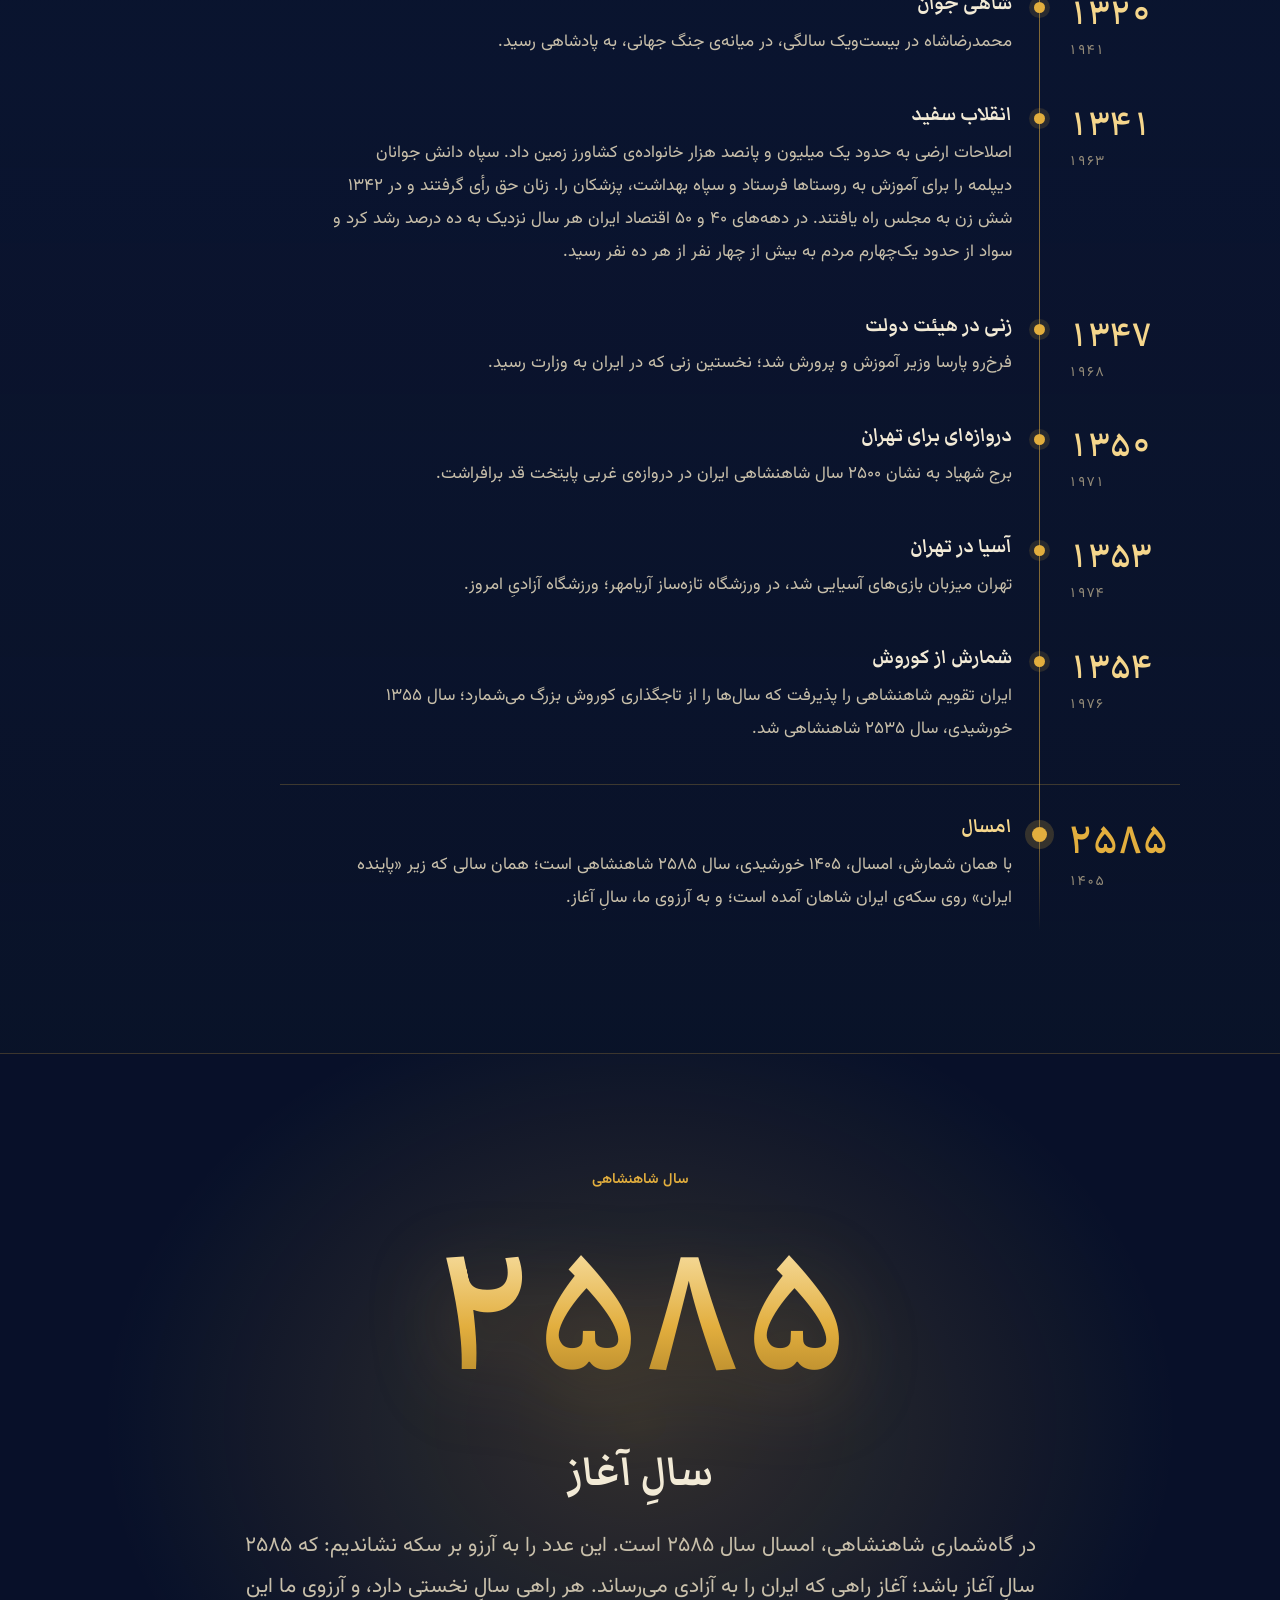
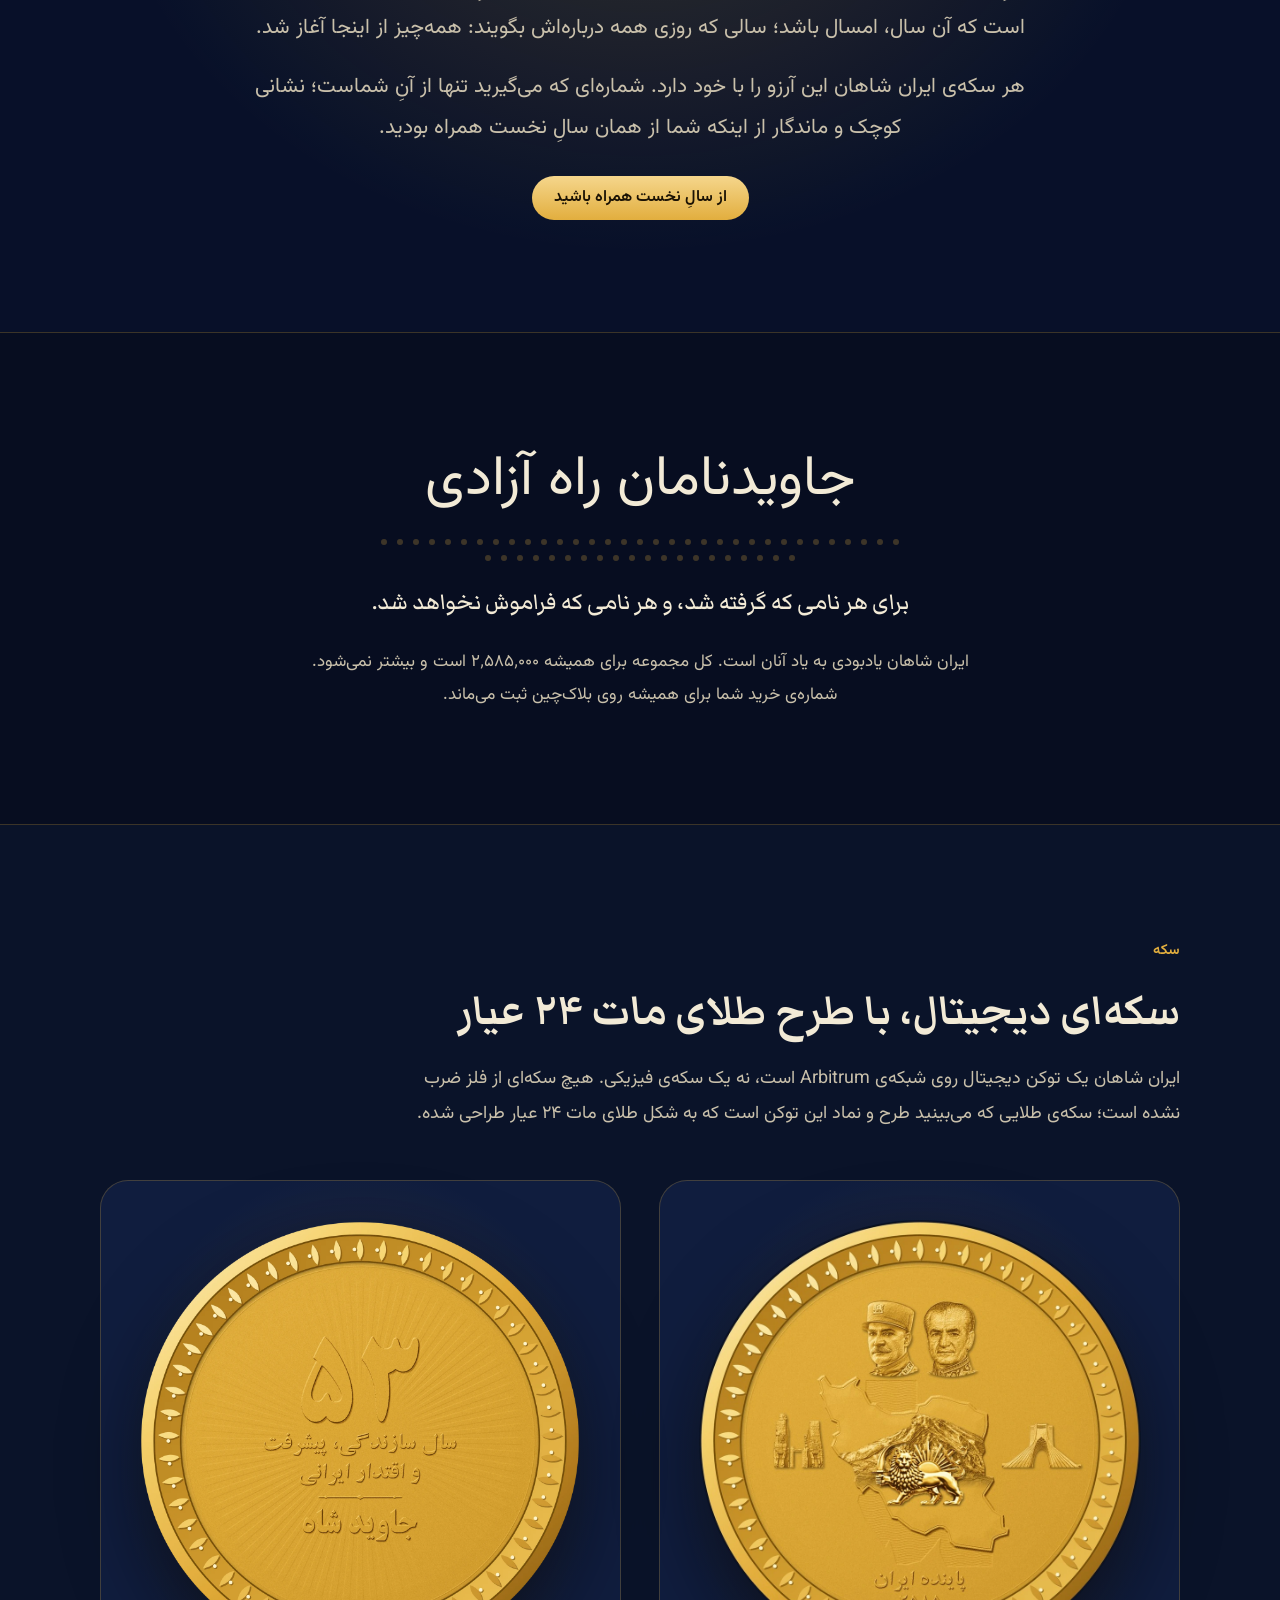
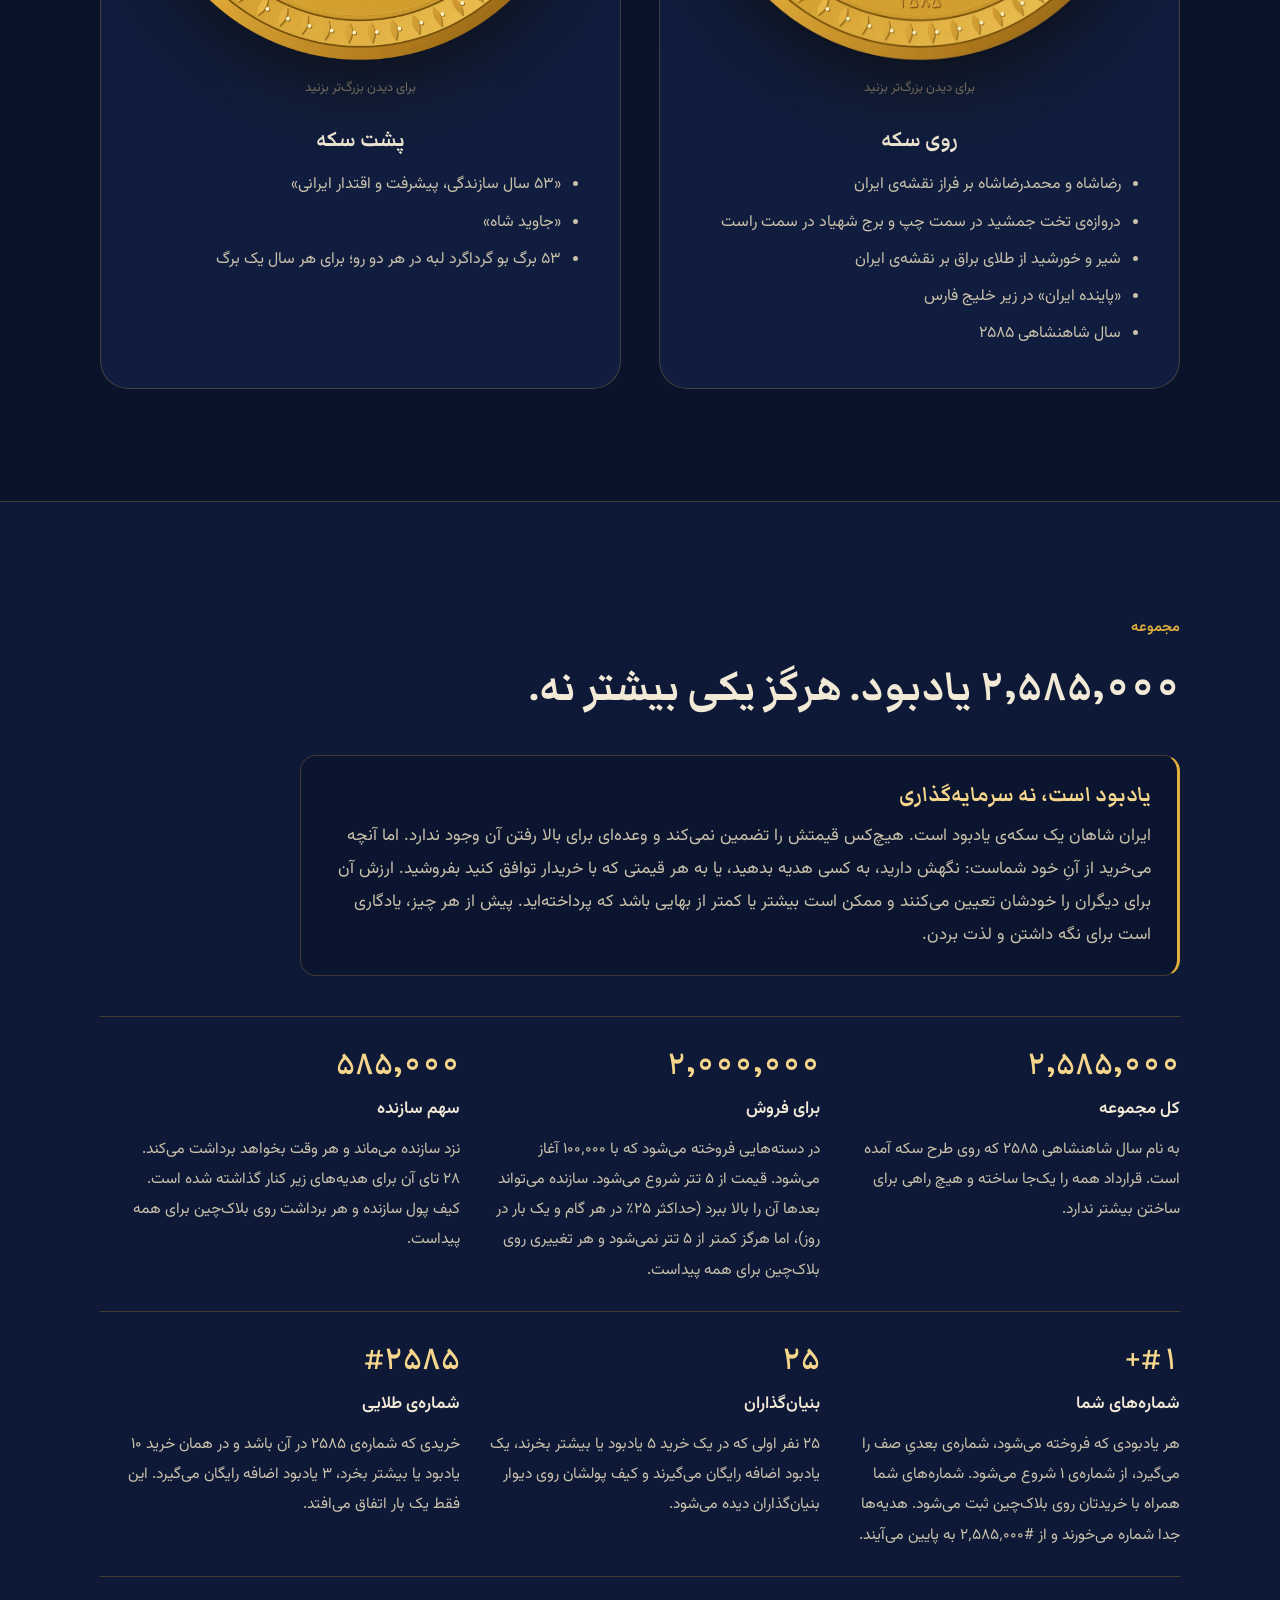
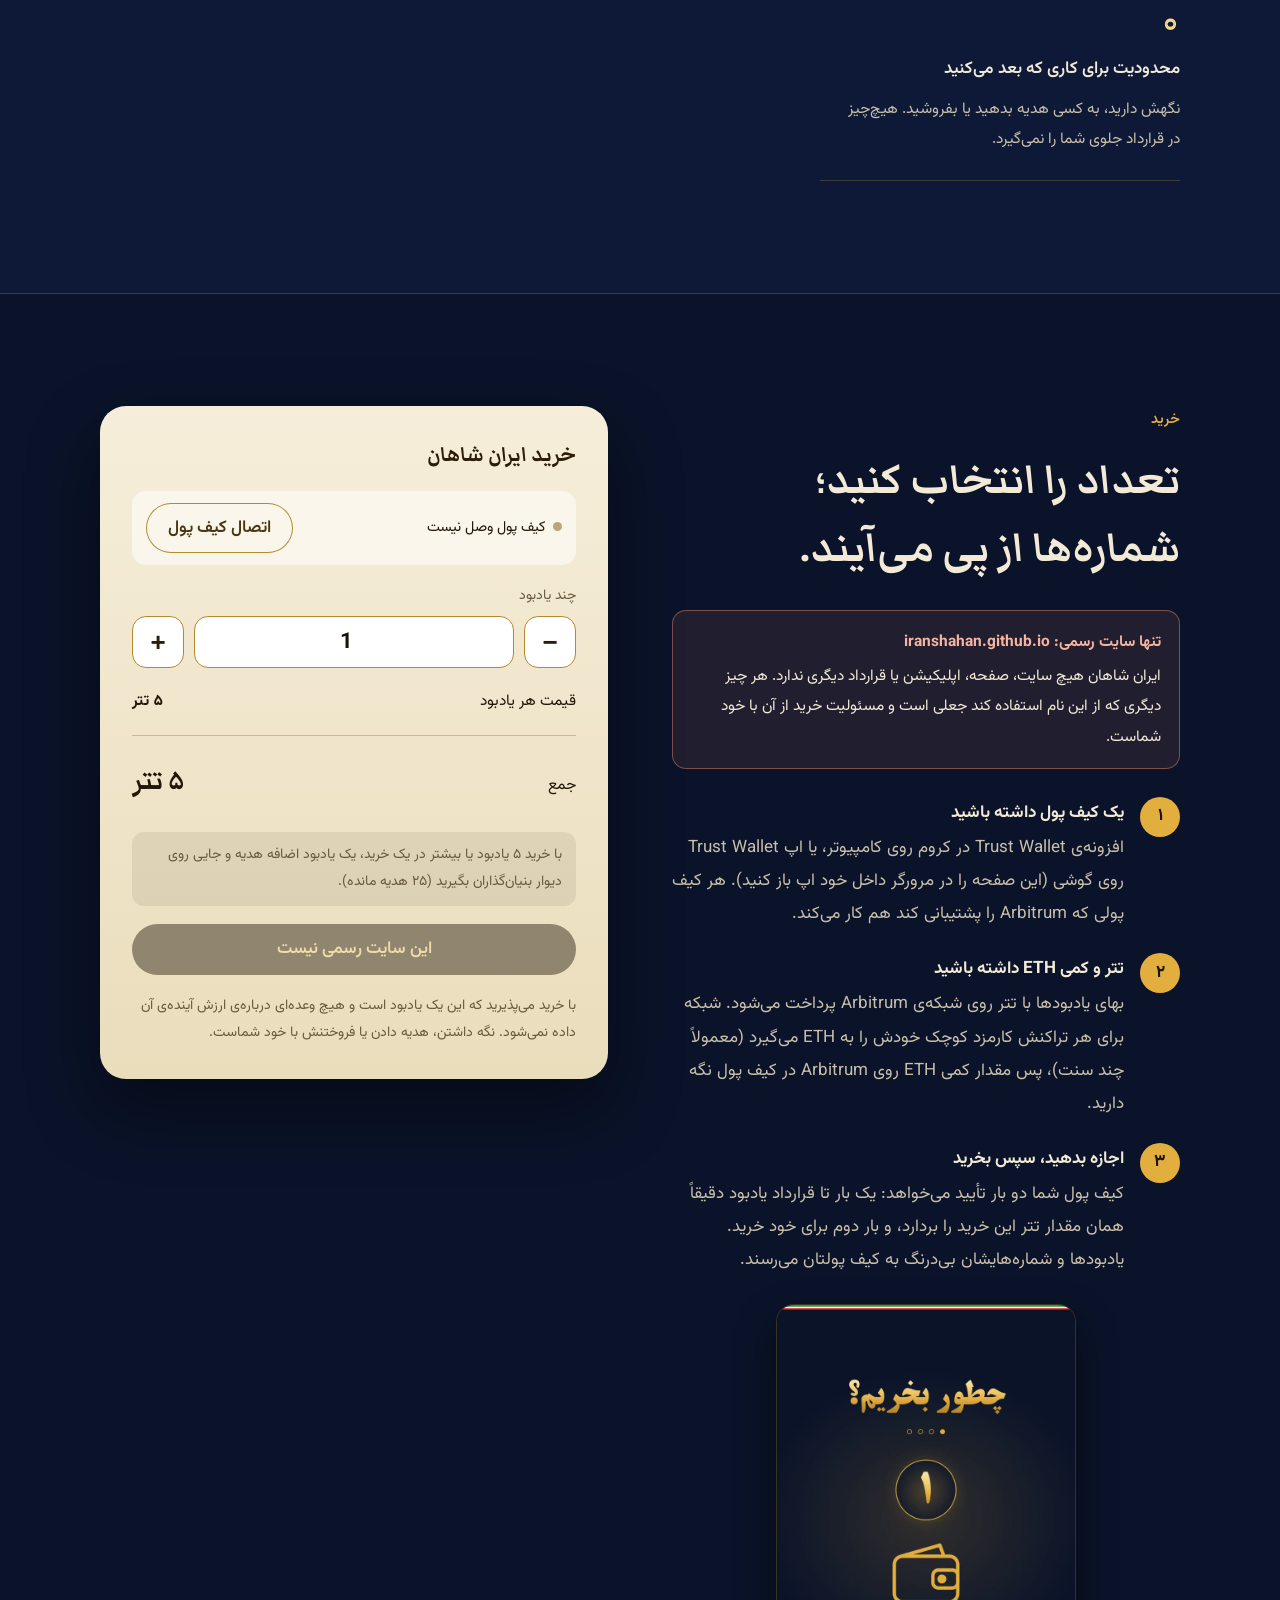
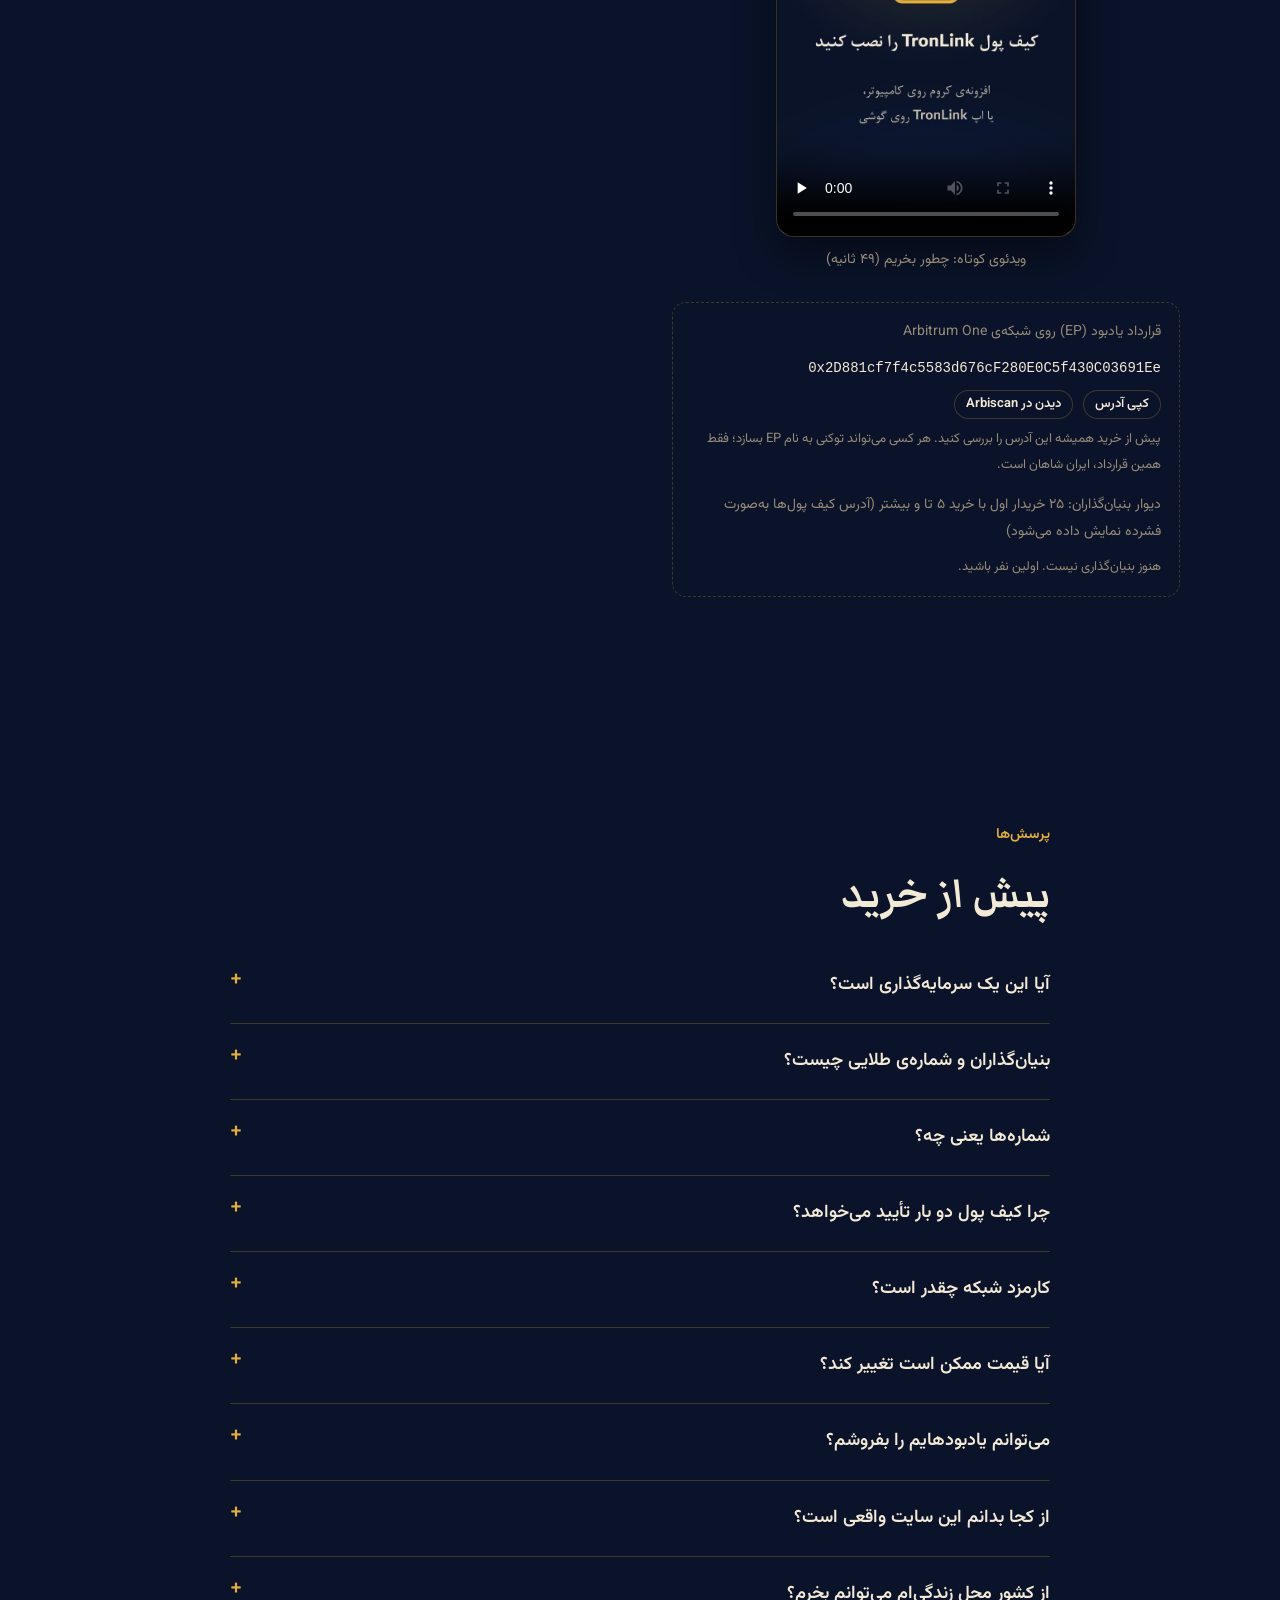
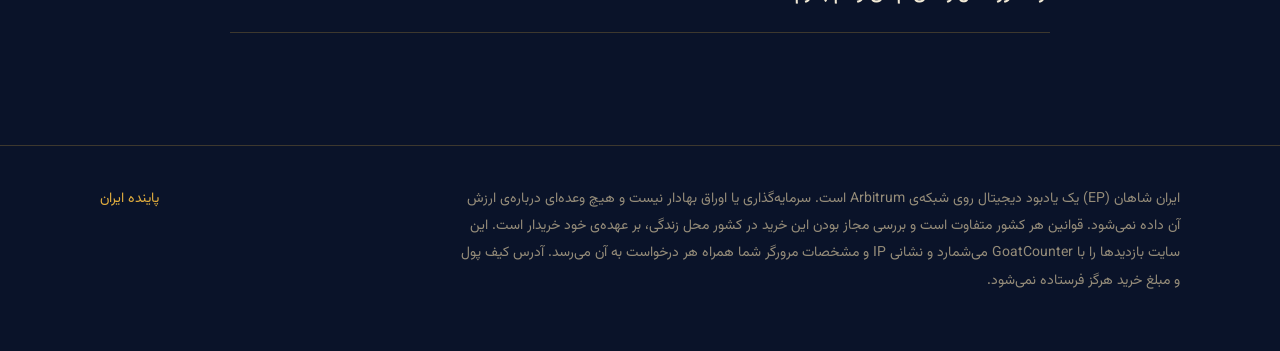
==== commit 8f6dca9e: "Add files via upload" ====
--- a/fa.html
+++ b/fa.html
@@ -14,7 +14,7 @@
 <meta property="og:image" content="logo-512.png">
 <link rel="alternate" hreflang="en" href="index.html">
 <link rel="stylesheet" href="fonts/fonts.css?v=1">
-<link rel="stylesheet" href="style.css?v=10">
+<link rel="stylesheet" href="style.css?v=11">
 </head>
 <body>
 
@@ -27,6 +27,7 @@
       <div>
         <p class="pledge-title">تعهد خیریه‌ی ایران شاهان</p>
         <p class="pledge-lead">سازنده‌ی ایران شاهان متعهد شده است بخشی از درآمد فروش را برای کمک به کودکان بیمار، کودکان کار و شیرخوارگاه‌ها کنار بگذارد.</p>
+        <p class="pledge-wallet">این سهم به این کیف پول عمومی منتقل می‌شود: <a href="https://arbiscan.io/address/0x1a66e3045BbE924280a788736a18c35d86859382" target="_blank" rel="noopener" dir="ltr">0x1a66e3045BbE924280a788736a18c35d86859382</a></p>
         <p class="pledge-note">این تعهد داوطلبانه است و قرارداد آن را به‌صورت خودکار انجام نمی‌دهد. برای حفظ امنیت مؤسسه‌ها و دریافت‌کنندگان، نام آن‌ها و جزئیات پرداخت فعلاً منتشر نمی‌شود و هر وقت شرایط امن باشد منتشر خواهد شد.</p>
       </div>
     </div>
--- a/style.css
+++ b/style.css
@@ -304,4 +304,6 @@
 .pledge-title { font-size: clamp(20px, 2.5vw, 27px); font-weight: 800; line-height: 1.35; color: var(--gold-hi); }
 .pledge-lead { margin-top: 6px; font-size: clamp(16px, 1.75vw, 19px); font-weight: 700; line-height: 1.75; color: var(--ink); }
 .pledge-note { margin-top: 8px; font-size: 14px; line-height: 1.8; color: var(--ink-2); }
-@media (max-width: 560px) { .pledge-card { flex-direction: column; text-align: center; } }+@media (max-width: 560px) { .pledge-card { flex-direction: column; text-align: center; } }
+.pledge-wallet { margin-top: 8px; font-size: 15px; font-weight: 700; line-height: 1.7; color: var(--ink); }
+.pledge-wallet a { display: inline-block; max-width: 100%; color: var(--gold-hi); font-family: ui-monospace, Consolas, monospace; font-size: 14px; overflow-wrap: anywhere; unicode-bidi: isolate; }
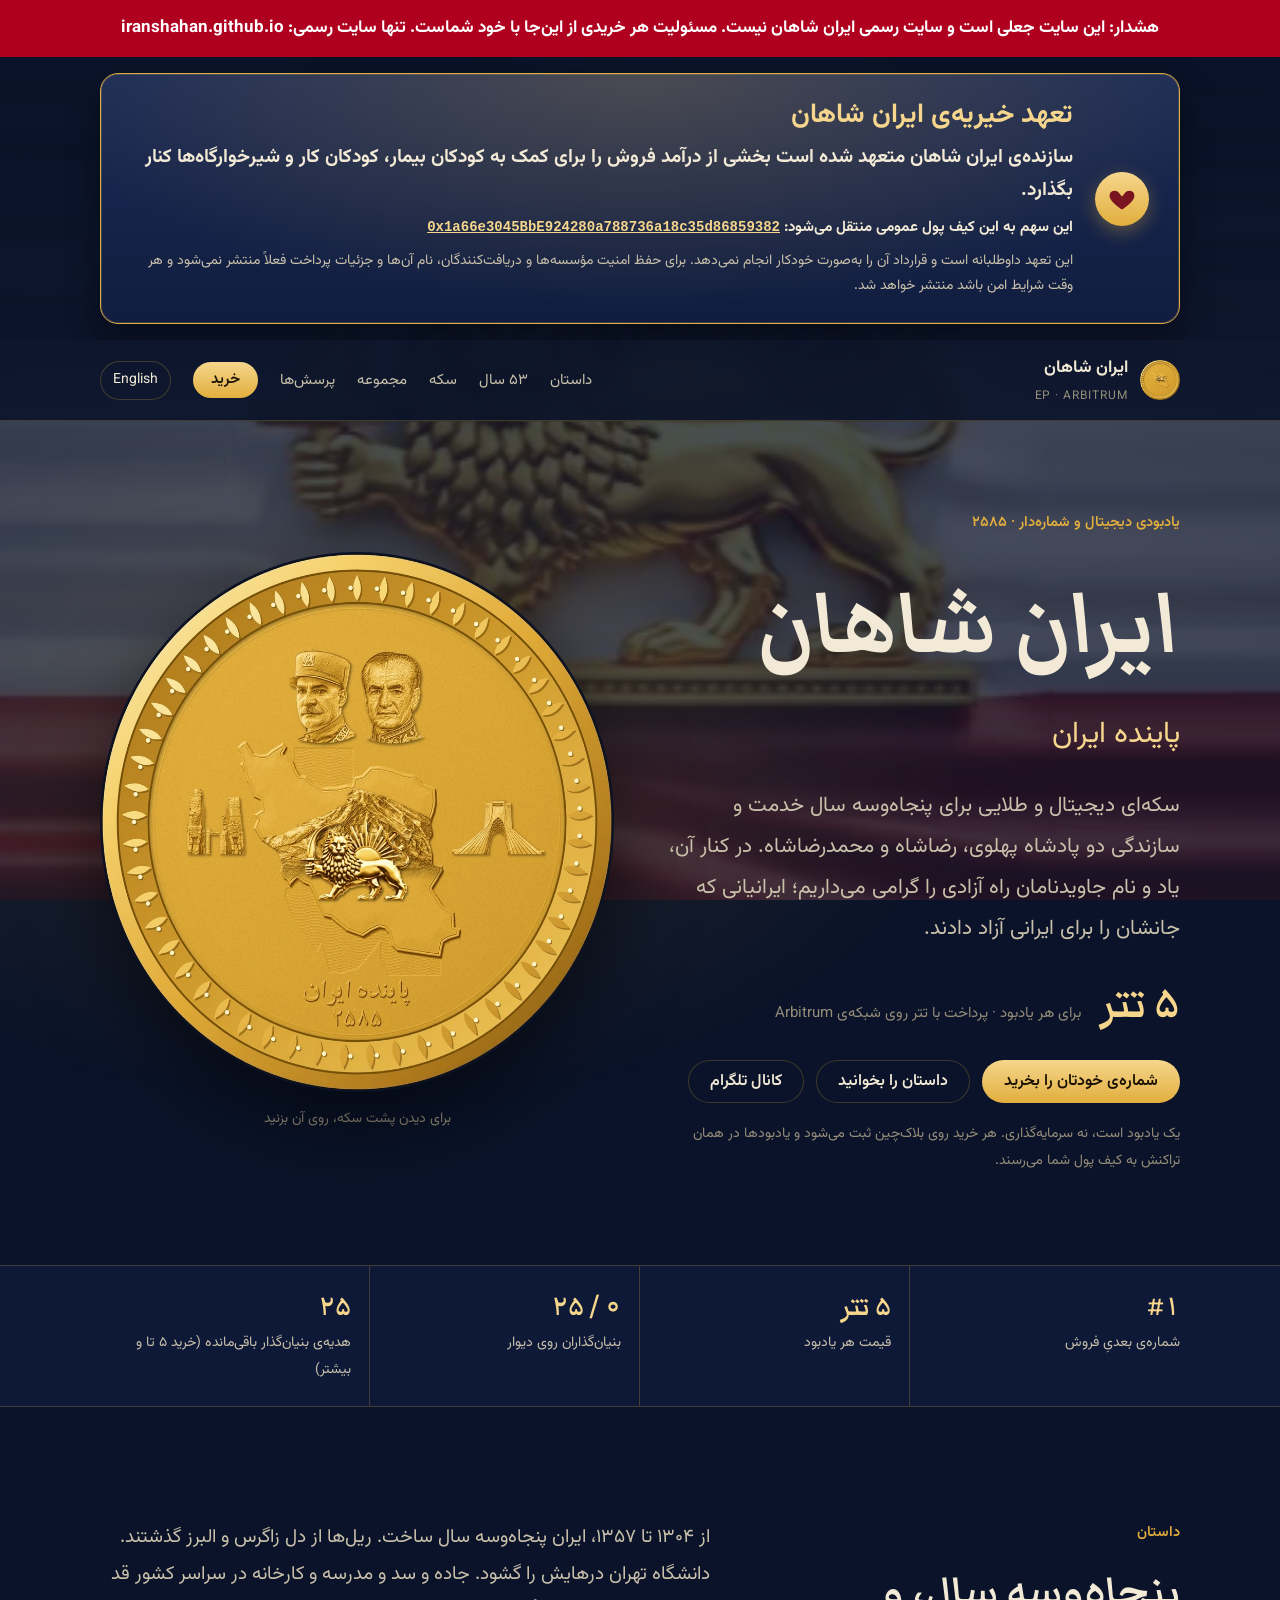
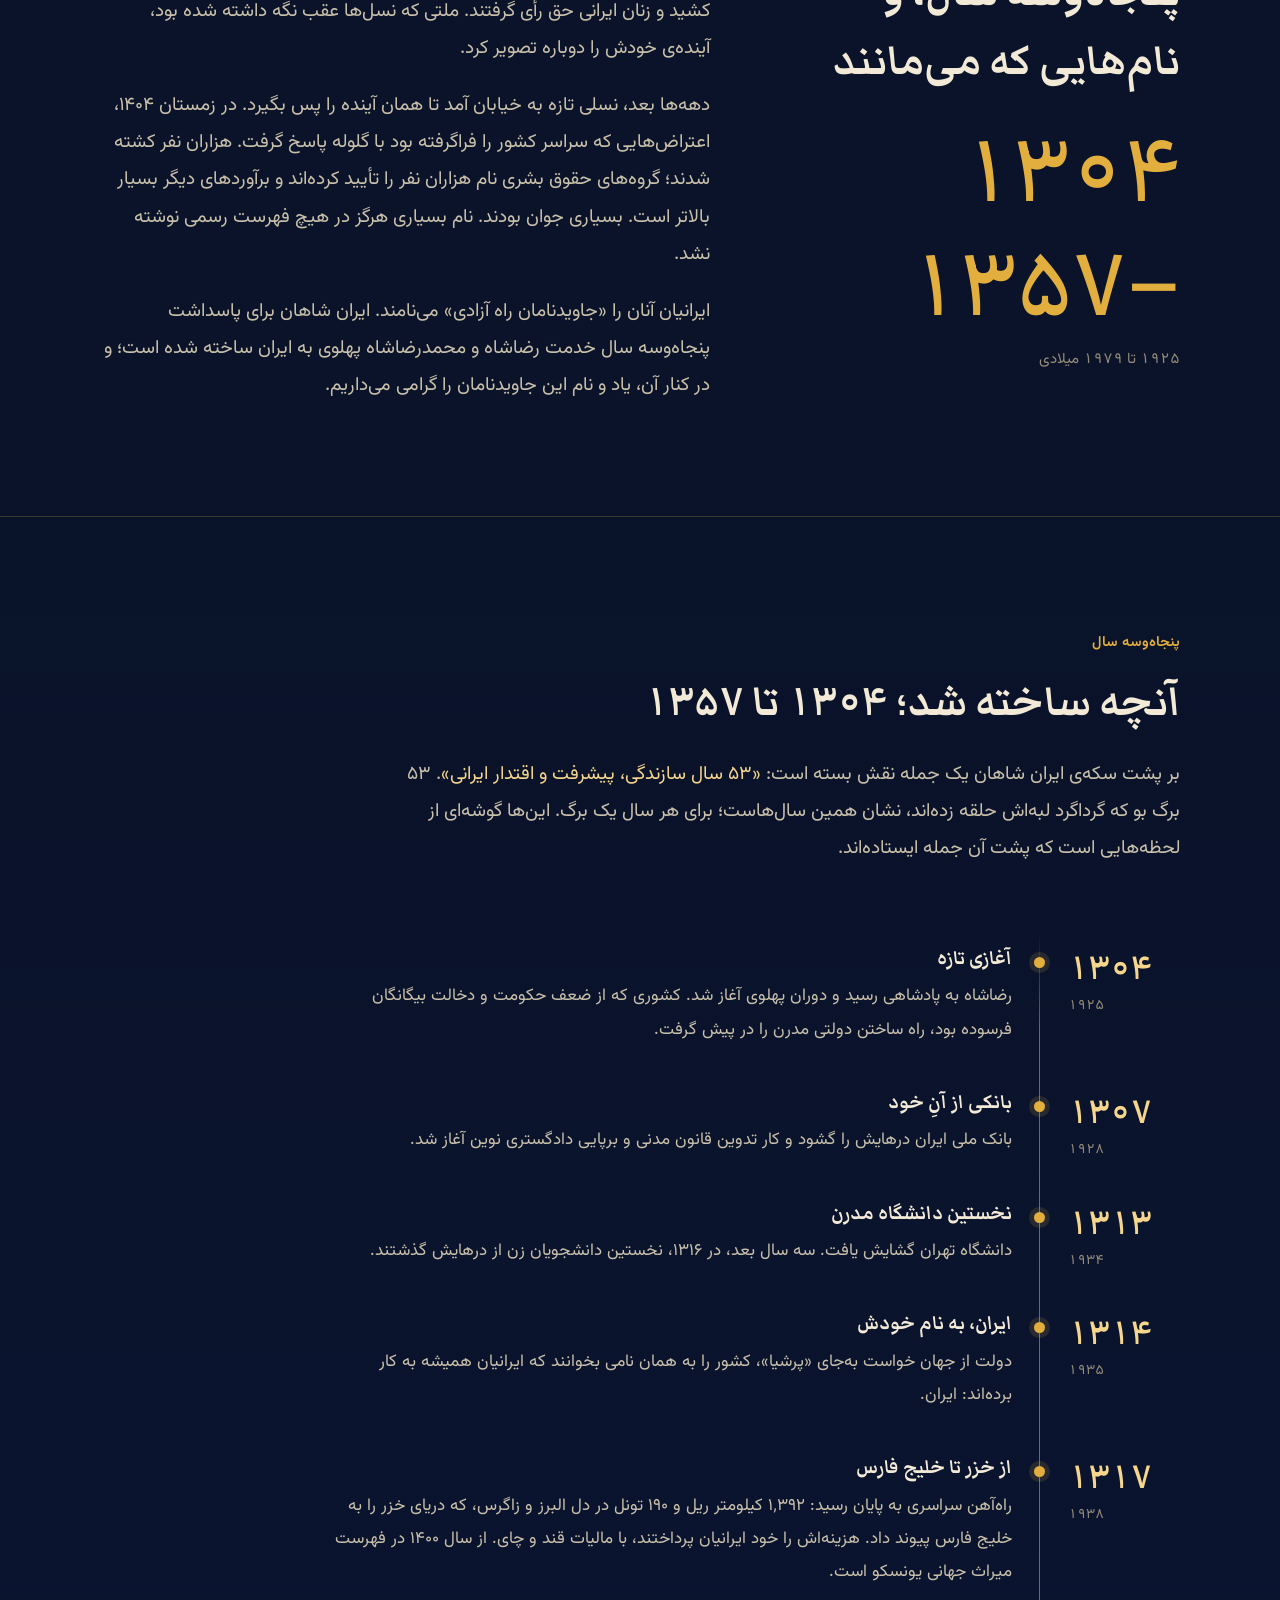
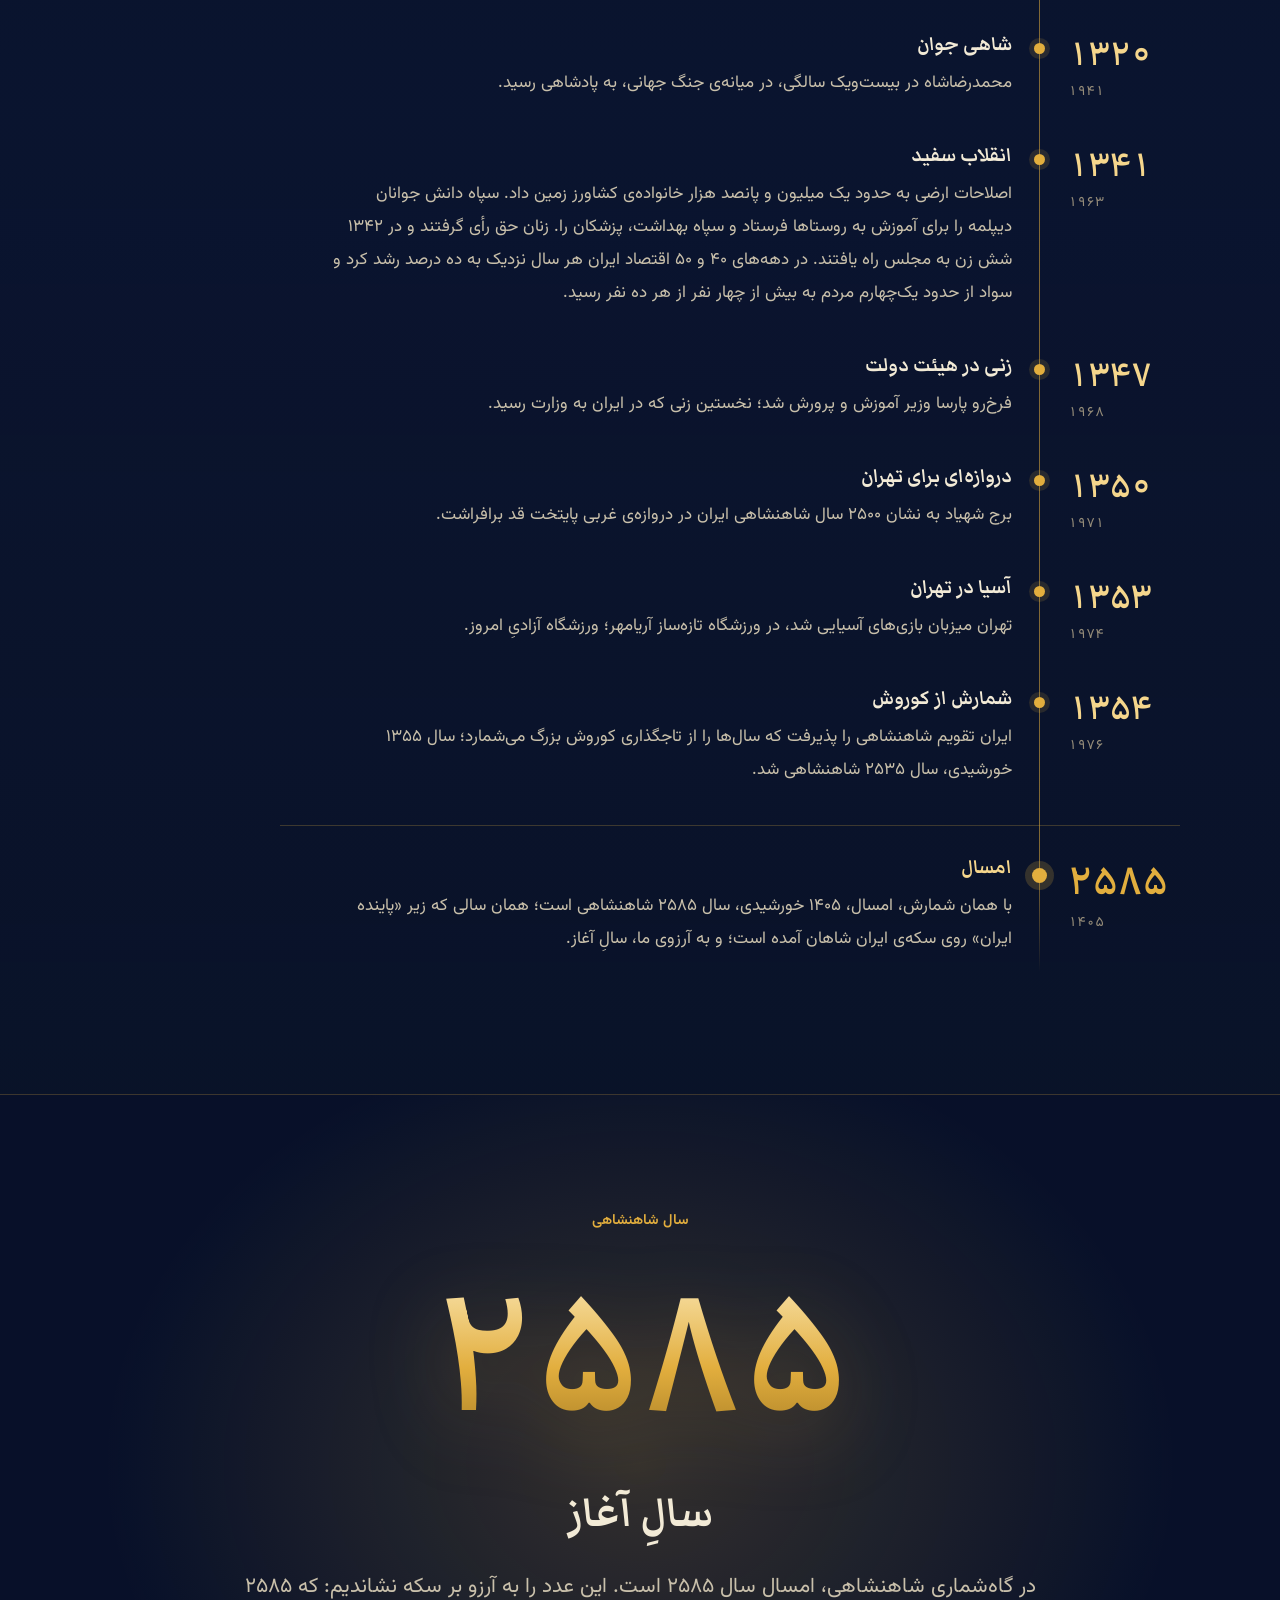
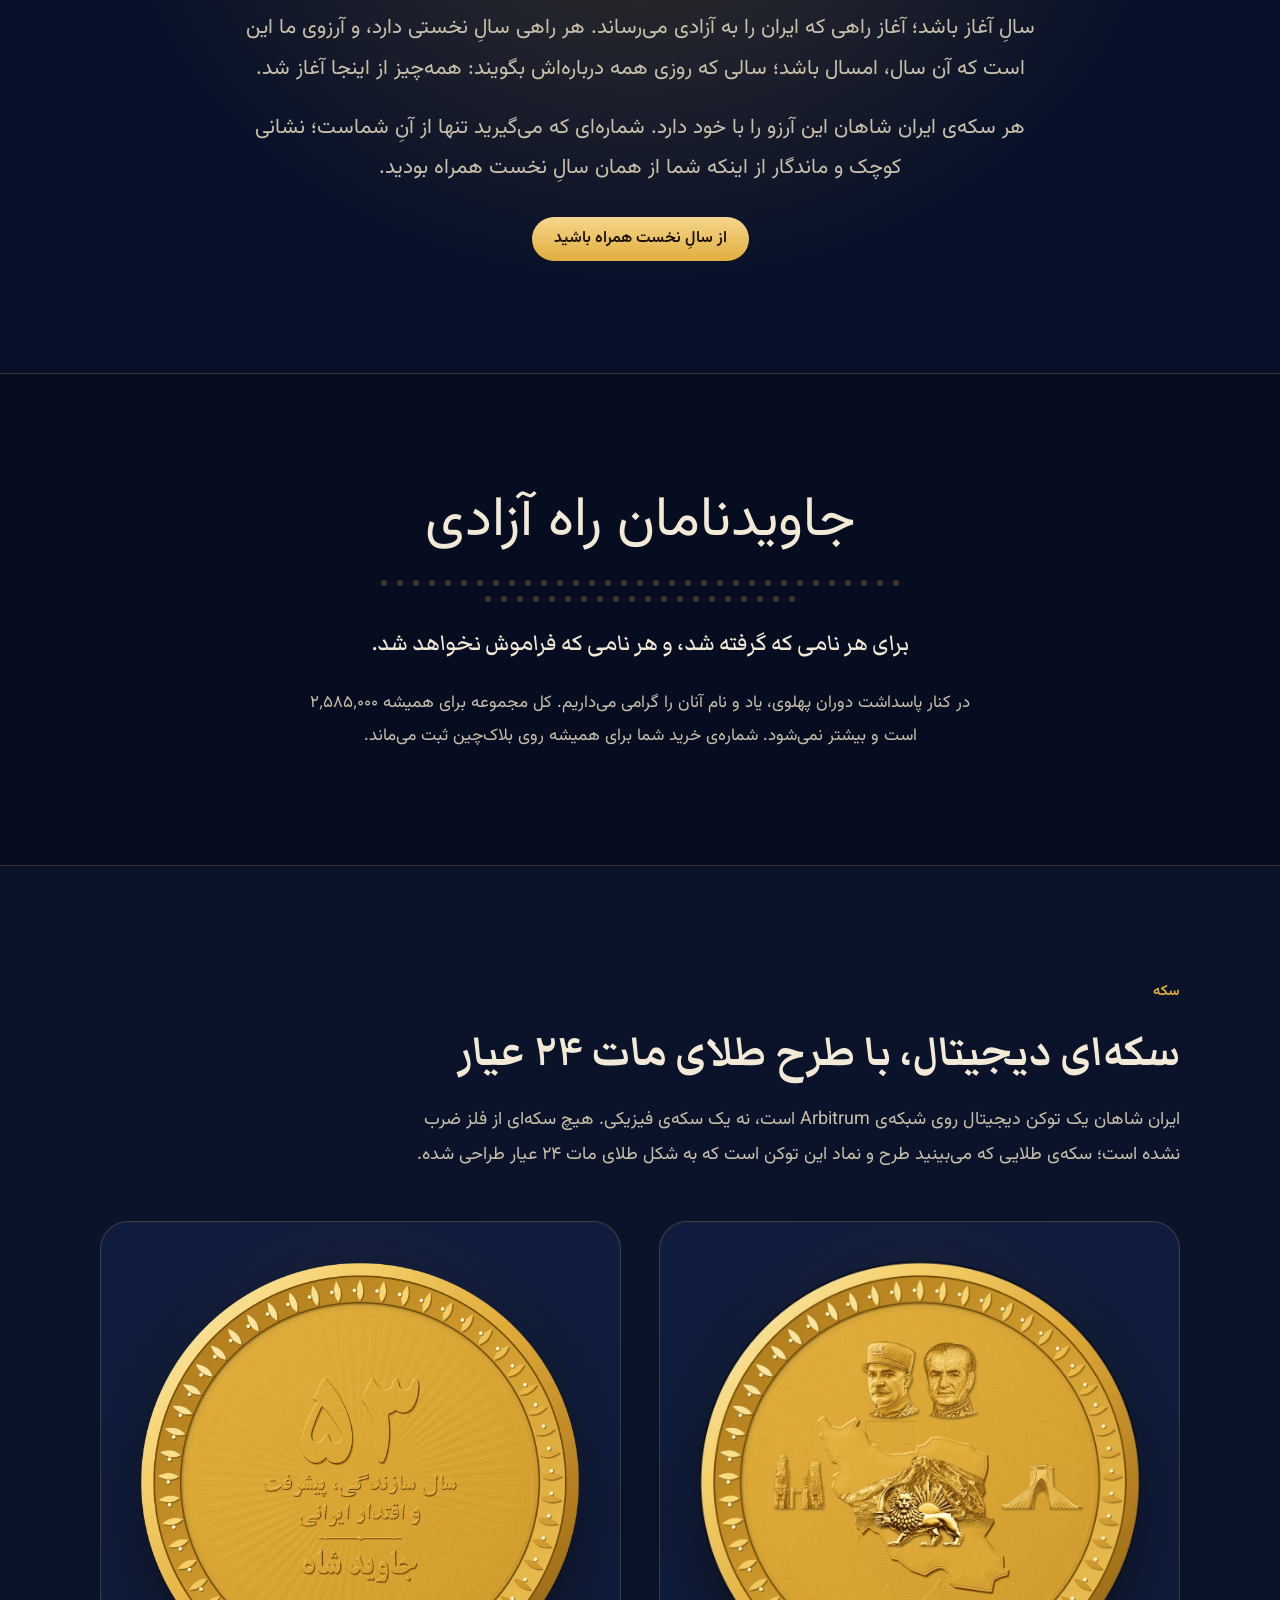
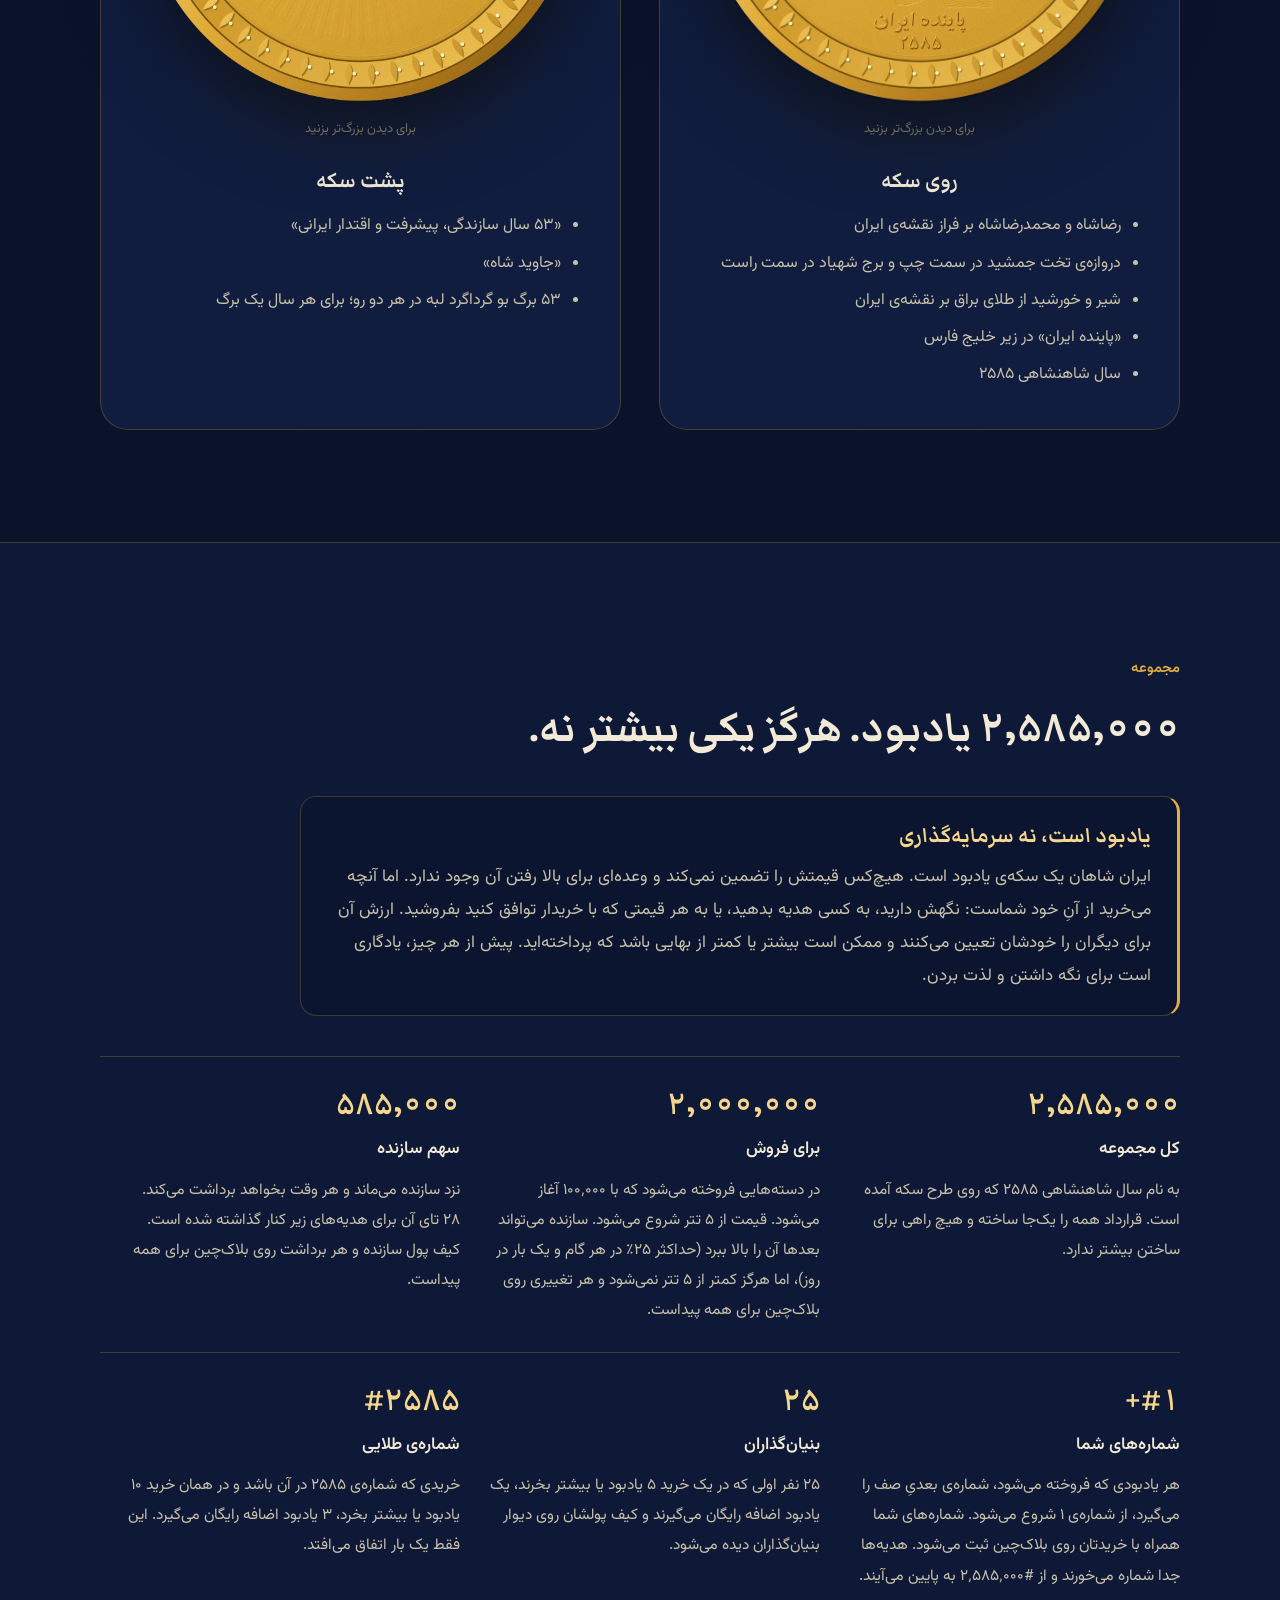
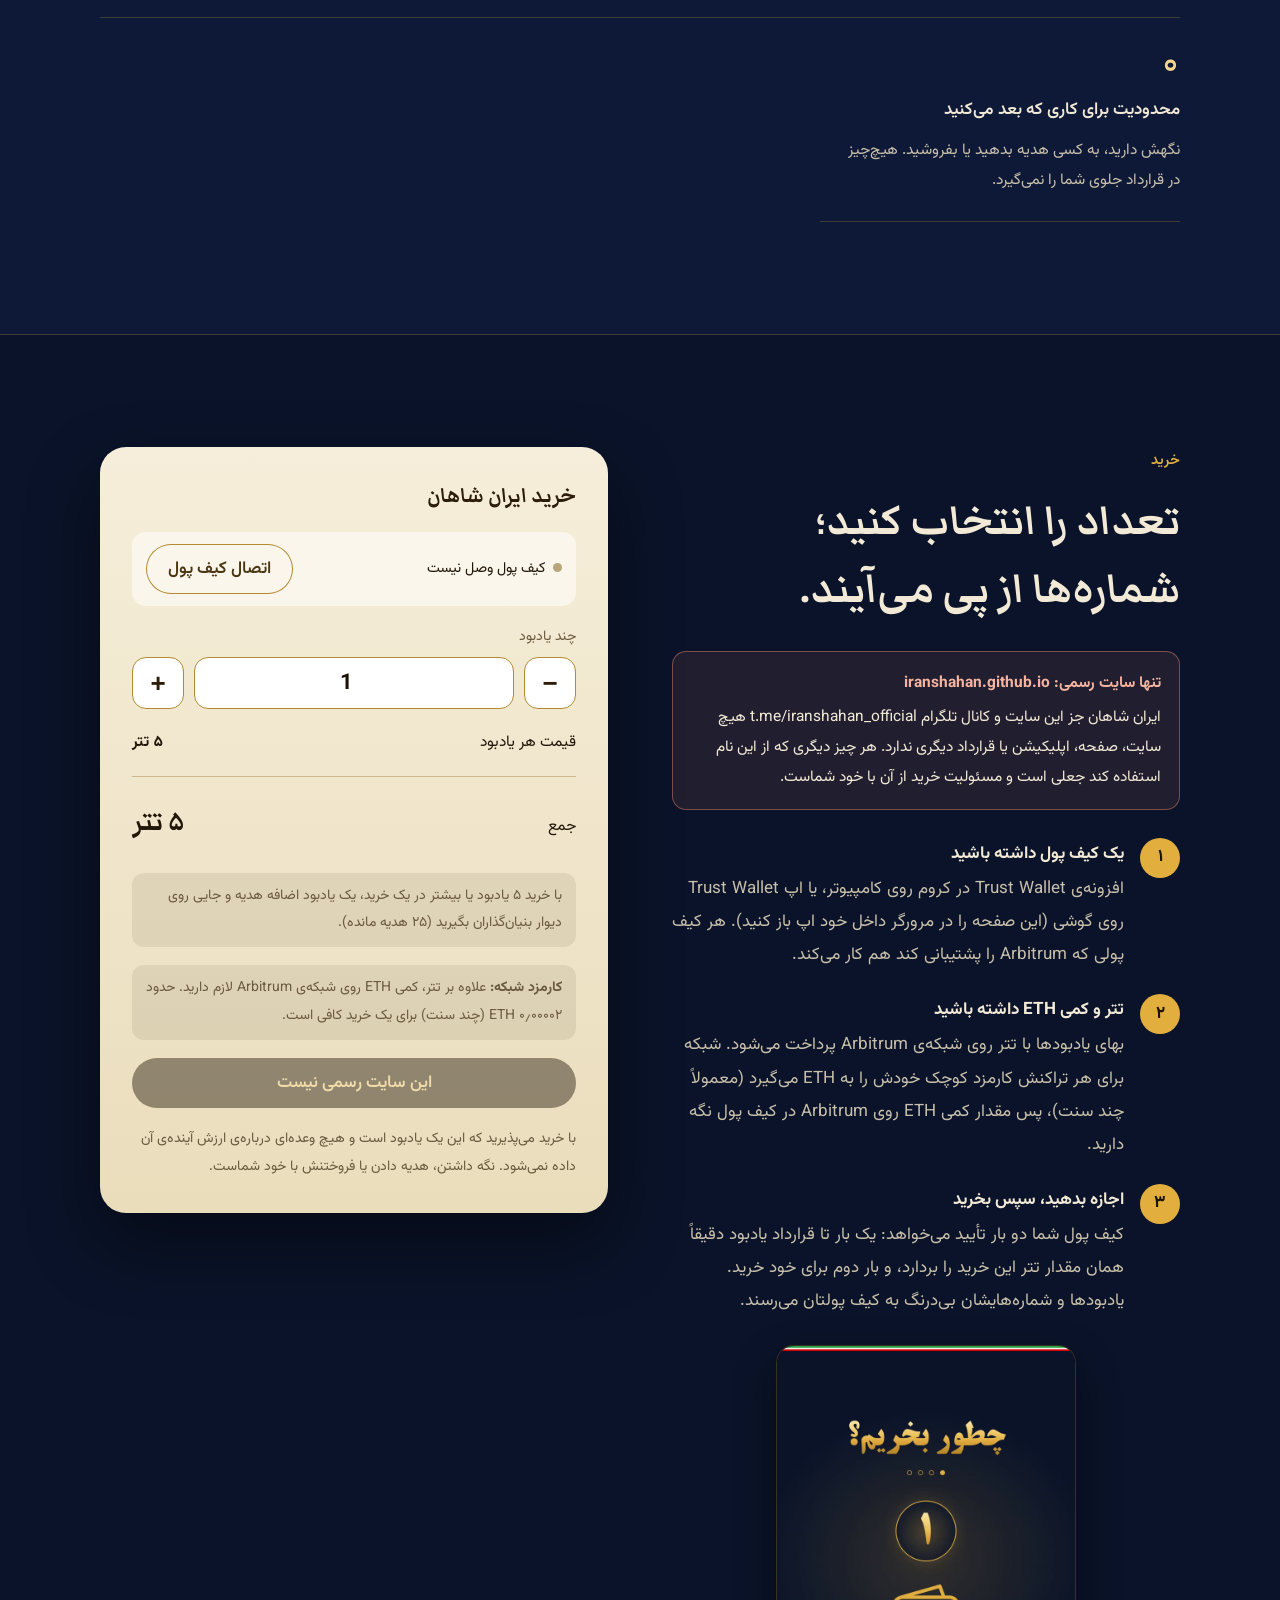
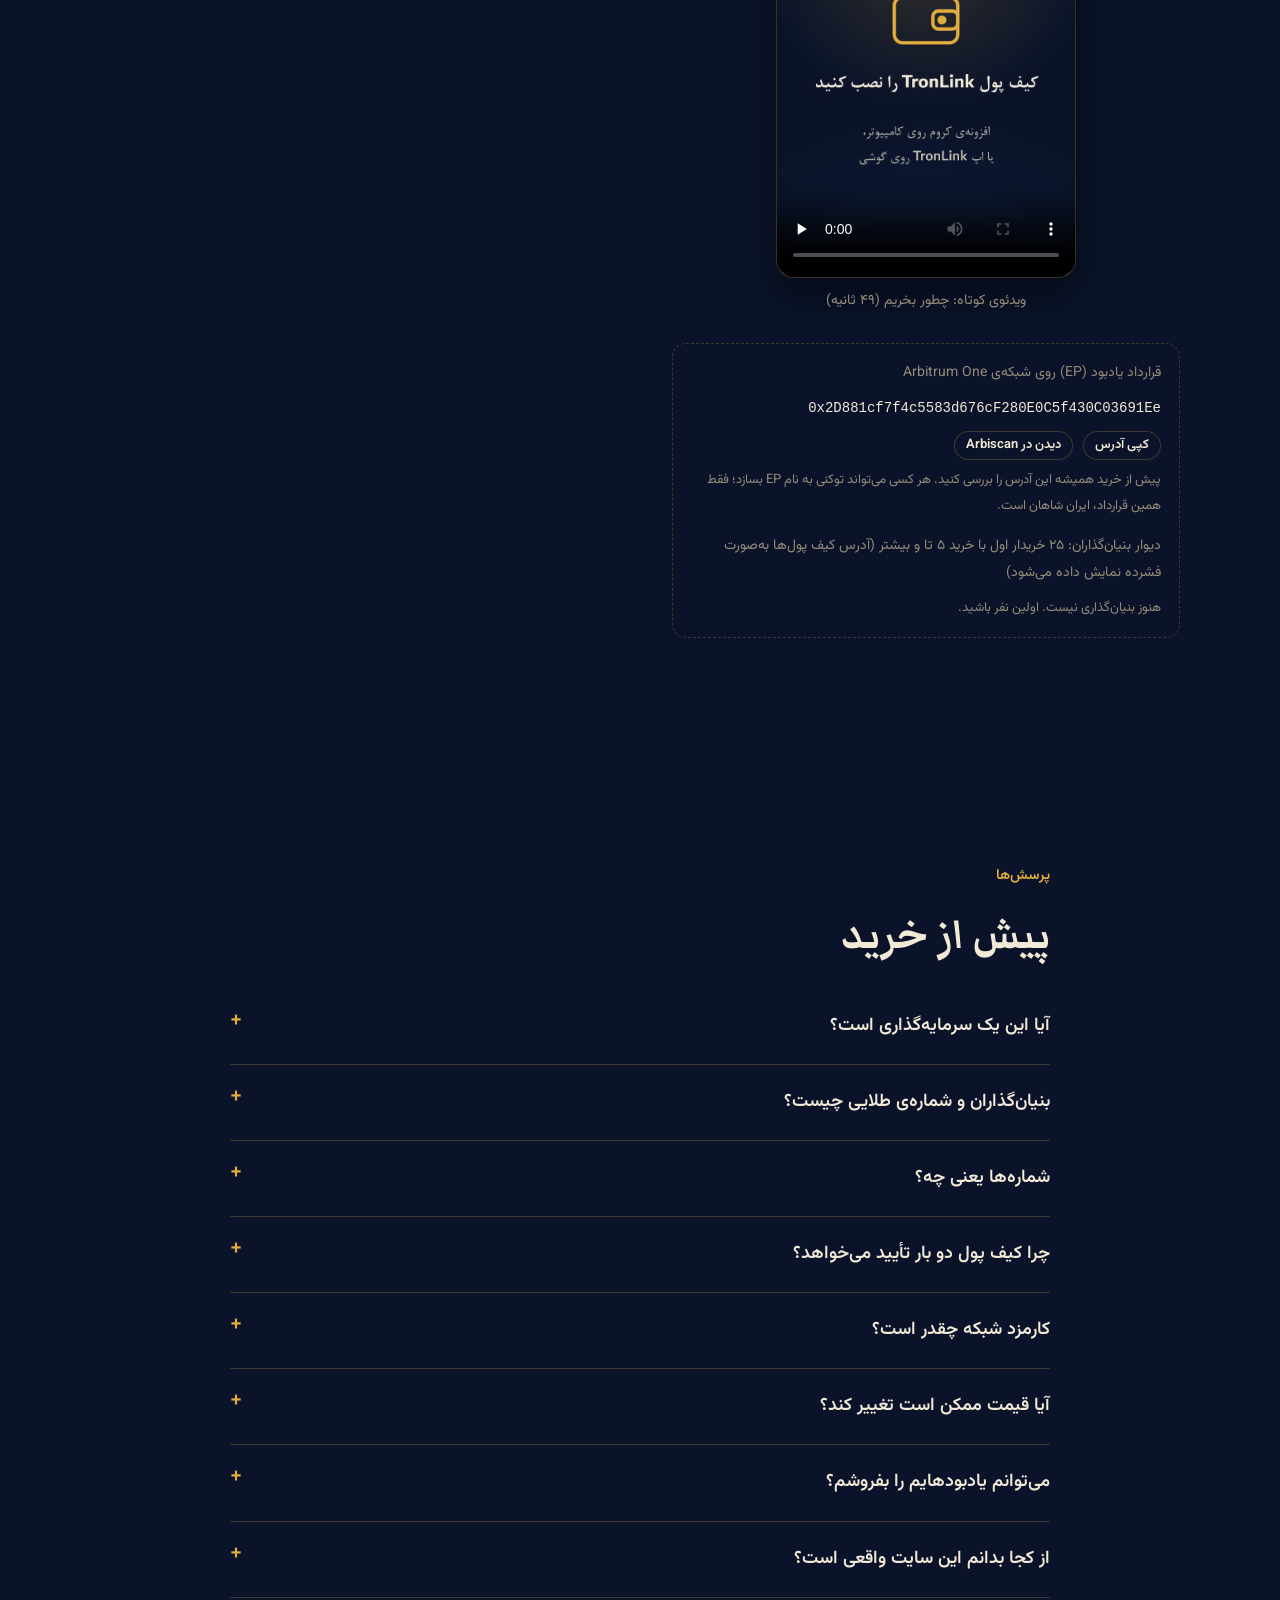
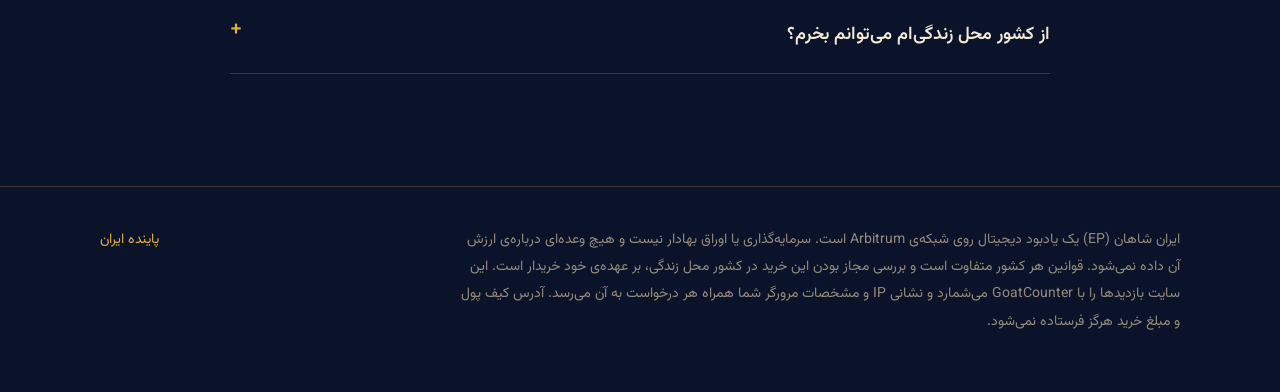
==== commit 9c33a55a: "Add files via upload" ====
--- a/fa.html
+++ b/fa.html
@@ -6,11 +6,11 @@
 <meta name="referrer" content="no-referrer">
 <meta name="viewport" content="width=device-width, initial-scale=1, viewport-fit=cover">
 <title>ایران شاهان</title>
-<meta name="description" content="ایران شاهان (EP): یادبودی دیجیتال و شماره‌دار روی شبکه‌ی Arbitrum. ۵۳ سال سازندگی، به یاد جاویدنامان راه آزادی.">
+<meta name="description" content="ایران شاهان (EP): یادبودی دیجیتال و شماره‌دار روی شبکه‌ی Arbitrum، برای ۵۳ سال خدمت و سازندگی رضاشاه و محمدرضاشاه پهلوی؛ و گرامی‌داشت یاد و نام جاویدنامان راه آزادی.">
 <link rel="icon" type="image/png" sizes="64x64" href="logo-64.png">
 <link rel="apple-touch-icon" href="logo-180.png">
 <meta property="og:title" content="ایران شاهان">
-<meta property="og:description" content="یادبودی دیجیتال و شماره‌دار روی شبکه‌ی Arbitrum. ۵۳ سال سازندگی، به یاد جاویدنامان راه آزادی.">
+<meta property="og:description" content="یادبودی دیجیتال و شماره‌دار برای ۵۳ سال خدمت و سازندگی رضاشاه و محمدرضاشاه پهلوی؛ و گرامی‌داشت یاد و نام جاویدنامان راه آزادی.">
 <meta property="og:image" content="logo-512.png">
 <link rel="alternate" hreflang="en" href="index.html">
 <link rel="stylesheet" href="fonts/fonts.css?v=1">
@@ -57,7 +57,7 @@
       <p class="caps">یادبودی دیجیتال و شماره‌دار · ۲۵۸۵</p>
       <h1>ایران شاهان</h1>
       <p class="fa fa-line">پاینده ایران</p>
-      <p class="lede">پنجاه‌وسه سال سازندگی، در یک سکه‌ی دیجیتال طلایی. به یاد جاویدنامان راه آزادی؛ ایرانیانی که جانشان را برای ایرانی آزاد دادند.</p>
+      <p class="lede">سکه‌ای دیجیتال و طلایی برای پنجاه‌وسه سال خدمت و سازندگی دو پادشاه پهلوی، رضاشاه و محمدرضاشاه. در کنار آن، یاد و نام جاویدنامان راه آزادی را گرامی می‌داریم؛ ایرانیانی که جانشان را برای ایرانی آزاد دادند.</p>
       <div class="price-row">
         <span class="big num" id="heroPrice">۵ تتر</span>
         <span class="small">برای هر یادبود · پرداخت با تتر روی شبکه‌ی Arbitrum</span>
@@ -65,6 +65,7 @@
       <div class="ctas">
         <a class="btn btn-gold" href="#buy">شماره‌ی خودتان را بخرید</a>
         <a class="btn btn-line" href="#story">داستان را بخوانید</a>
+        <a class="btn btn-line" href="https://t.me/iranshahan_official" target="_blank" rel="noopener">کانال تلگرام</a>
       </div>
       <p class="fine">یک یادبود است، نه سرمایه‌گذاری. هر خرید روی بلاک‌چین ثبت می‌شود و یادبودها در همان تراکنش به کیف پول شما می‌رسند.</p>
     </div>
@@ -99,7 +100,7 @@
     <div class="body">
       <p>از ۱۳۰۴ تا ۱۳۵۷، ایران پنجاه‌وسه سال ساخت. ریل‌ها از دل زاگرس و البرز گذشتند. دانشگاه تهران درهایش را گشود. جاده و سد و مدرسه و کارخانه در سراسر کشور قد کشید و زنان ایرانی حق رأی گرفتند. ملتی که نسل‌ها عقب نگه داشته شده بود، آینده‌ی خودش را دوباره تصویر کرد.</p>
       <p>دهه‌ها بعد، نسلی تازه به خیابان آمد تا همان آینده را پس بگیرد. در زمستان ۱۴۰۴، اعتراض‌هایی که سراسر کشور را فراگرفته بود با گلوله پاسخ گرفت. هزاران نفر کشته شدند؛ گروه‌های حقوق بشری نام هزاران نفر را تأیید کرده‌اند و برآوردهای دیگر بسیار بالاتر است. بسیاری جوان بودند. نام بسیاری هرگز در هیچ فهرست رسمی نوشته نشد.</p>
-      <p>ایرانیان آنان را «جاویدنامان راه آزادی» می‌نامند. ایران شاهان ساخته شد تا این دو با هم به یاد بمانند: سال‌هایی که ایران ساخته شد، و کسانی که با این باور جان دادند که ایران می‌تواند دوباره آزاد باشد.</p>
+      <p>ایرانیان آنان را «جاویدنامان راه آزادی» می‌نامند. ایران شاهان برای پاسداشت پنجاه‌وسه سال خدمت رضاشاه و محمدرضاشاه پهلوی به ایران ساخته شده است؛ و در کنار آن، یاد و نام این جاویدنامان را گرامی می‌داریم.</p>
     </div>
   </div>
 </section>
@@ -175,12 +176,12 @@
   </div>
 </section>
 
-<section class="memorial" aria-label="به یاد جاویدنامان راه آزادی">
+<section class="memorial" aria-label="گرامی‌داشت یاد جاویدنامان راه آزادی">
   <div class="wrap">
     <p class="fa">جاویدنامان راه آزادی</p>
     <div class="candle-row" aria-hidden="true" id="candles"></div>
     <p class="lead">برای هر نامی که گرفته شد، و هر نامی که فراموش نخواهد شد.</p>
-    <p class="note">ایران شاهان یادبودی به یاد آنان است. کل مجموعه برای همیشه ۲٬۵۸۵٬۰۰۰ است و بیشتر نمی‌شود. شماره‌ی خرید شما برای همیشه روی بلاک‌چین ثبت می‌ماند.</p>
+    <p class="note">در کنار پاسداشت دوران پهلوی، یاد و نام آنان را گرامی می‌داریم. کل مجموعه برای همیشه ۲٬۵۸۵٬۰۰۰ است و بیشتر نمی‌شود. شماره‌ی خرید شما برای همیشه روی بلاک‌چین ثبت می‌ماند.</p>
   </div>
 </section>
 
@@ -249,7 +250,7 @@
     <div>
       <p class="caps">خرید</p>
       <h2 style="margin-top:12px">تعداد را انتخاب کنید؛ شماره‌ها از پی می‌آیند.</h2>
-      <div class="iran-warn" role="note"><b>تنها سایت رسمی: iranshahan.github.io</b>ایران شاهان هیچ سایت، صفحه، اپلیکیشن یا قرارداد دیگری ندارد. هر چیز دیگری که از این نام استفاده کند جعلی است و مسئولیت خرید از آن با خود شماست.</div>
+      <div class="iran-warn" role="note"><b>تنها سایت رسمی: iranshahan.github.io</b>ایران شاهان جز این سایت و کانال تلگرام t.me/iranshahan_official هیچ سایت، صفحه، اپلیکیشن یا قرارداد دیگری ندارد. هر چیز دیگری که از این نام استفاده کند جعلی است و مسئولیت خرید از آن با خود شماست.</div>
       <ol class="steps">
         <li><span class="n">۱</span><div><b>یک کیف پول داشته باشید</b>افزونه‌ی Trust Wallet در کروم روی کامپیوتر، یا اپ Trust Wallet روی گوشی (این صفحه را در مرورگر داخل خود اپ باز کنید). هر کیف پولی که Arbitrum را پشتیبانی کند هم کار می‌کند.</div></li>
         <li><span class="n">۲</span><div><b>تتر و کمی ETH داشته باشید</b>بهای یادبودها با تتر روی شبکه‌ی Arbitrum پرداخت می‌شود. شبکه برای هر تراکنش کارمزد کوچک خودش را به ETH می‌گیرد (معمولاً چند سنت)، پس مقدار کمی ETH روی Arbitrum در کیف پول نگه دارید.</div></li>
@@ -291,6 +292,7 @@
       <div class="line"><span>قیمت هر یادبود</span><b class="num" id="dPrice">۵ تتر</b></div>
       <div class="line total"><span>جمع</span><b class="num" id="dTotal">۵ تتر</b></div>
       <div class="gift-hint" id="giftHint">با خرید ۵ یادبود یا بیشتر، تا وقتی هدیه باقی است، یک یادبود اضافه رایگان می‌گیرید.</div>
+      <div class="gift-hint off"><b>کارمزد شبکه:</b> علاوه بر تتر، کمی ETH روی شبکه‌ی Arbitrum لازم دارید. حدود ۰٫۰۰۰۰۲ ETH (چند سنت) برای یک خرید کافی است.</div>
       <div class="progress" id="progress" hidden><span id="pg1">۱ · اجازه‌ی تتر</span><span id="pg2">۲ · خرید</span></div>
       <button class="btn btn-dark" type="button" id="buyBtn" disabled>برای خرید، کیف پولتان را وصل کنید</button>
       <button class="btn btn-soft" type="button" id="faucetBtn" hidden>دریافت ۱۰۰ دلار آزمایشی (فقط شبکه‌ی آزمایشی)</button>
@@ -312,7 +314,7 @@
     <details><summary>کارمزد شبکه چقدر است؟</summary><p>شبکه‌ی Arbitrum برای هر تراکنش کارمزد کوچکی به ETH می‌گیرد که به خود شبکه می‌رسد، نه به سازنده. معمولاً چند سنت است و وقتی شبکه شلوغ باشد بیشتر می‌شود. کارمزد یک خرید، چه ۱ یادبود بخرید چه ۵۰ تا، تقریباً یکی است. کیف پول پیش از تأیید کارمزد را نشان می‌دهد.</p></details>
     <details><summary>آیا قیمت ممکن است تغییر کند؟</summary><p>سازنده می‌تواند قیمت را بالا ببرد (حداکثر ۲۵٪ در هر گام و یک بار در روز)، اما هرگز کمتر از ۵ تتر نمی‌شود. اگر قیمت میان باز کردن این صفحه و تأیید در کیف پولتان تغییر کند، خرید متوقف می‌شود و هیچ پولی کم نمی‌شود.</p></details>
     <details><summary>می‌توانم یادبودهایم را بفروشم؟</summary><p>بله. EP یک توکن معمولی روی Arbitrum است؛ قرارداد هیچ محدودیتی روی آن نمی‌گذارد و از فروش‌های بعدی هم سهمی برنمی‌دارد. می‌توانید آن را برای هر کسی بفرستید، یا مستقیم به دیگری بفروشید، به هر قیمتی که با هم توافق کنید. بازار رسمی‌ای وجود ندارد و تضمینی نیست که کسی بخواهد بخرد؛ پس فقط به اندازه‌ای بخرید که از نگه داشتنش خوشحال باشید.</p></details>
-    <details><summary>از کجا بدانم این سایت واقعی است؟</summary><p>تنها سایت رسمی iranshahan.github.io است و تنها قرارداد رسمی همانی است که در همین صفحه نشان داده شده. ایران شاهان هیچ سایت، اپلیکیشن، گروه یا فروشنده‌ی دیگری ندارد. هر چیز دیگری جعلی است و مسئولیت خرید از آن با خود شماست.</p></details>
+    <details><summary>از کجا بدانم این سایت واقعی است؟</summary><p>تنها سایت رسمی iranshahan.github.io است و تنها قرارداد رسمی همانی است که در همین صفحه نشان داده شده. تنها کانال رسمی هم t.me/iranshahan_official است و ایران شاهان هیچ سایت، اپلیکیشن، گروه یا فروشنده‌ی دیگری ندارد. هر چیز دیگری جعلی است و مسئولیت خرید از آن با خود شماست.</p></details>
     <details><summary>از کشور محل زندگی‌ام می‌توانم بخرم؟</summary><p>قوانین مربوط به توکن‌های دیجیتال و پرداخت‌ها در هر کشور فرق می‌کند. پیش از خرید، ببینید در کشور محل زندگی‌تان چه قانونی برقرار است. اگر مطمئن نیستید، بهتر است نخرید. تصمیم و مسئولیت آن با خود شماست.</p></details>
   </div>
 </section>
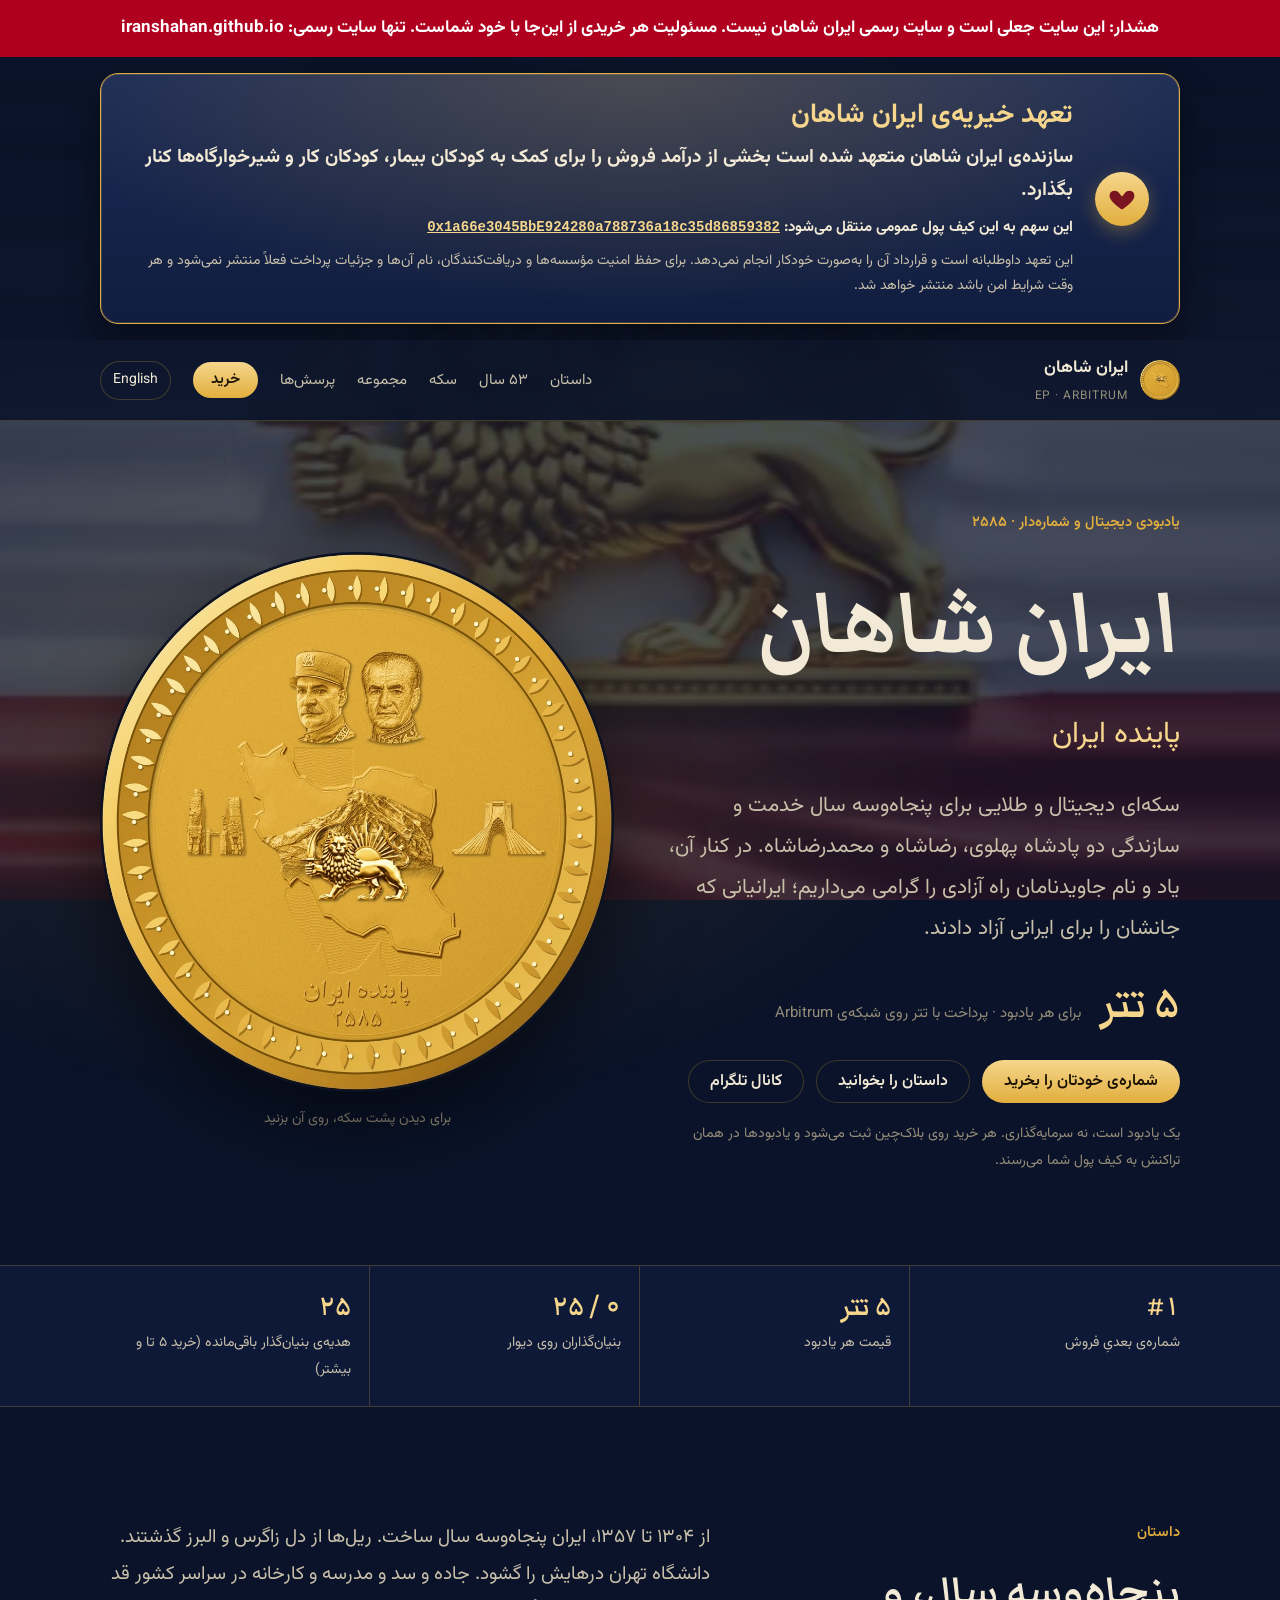
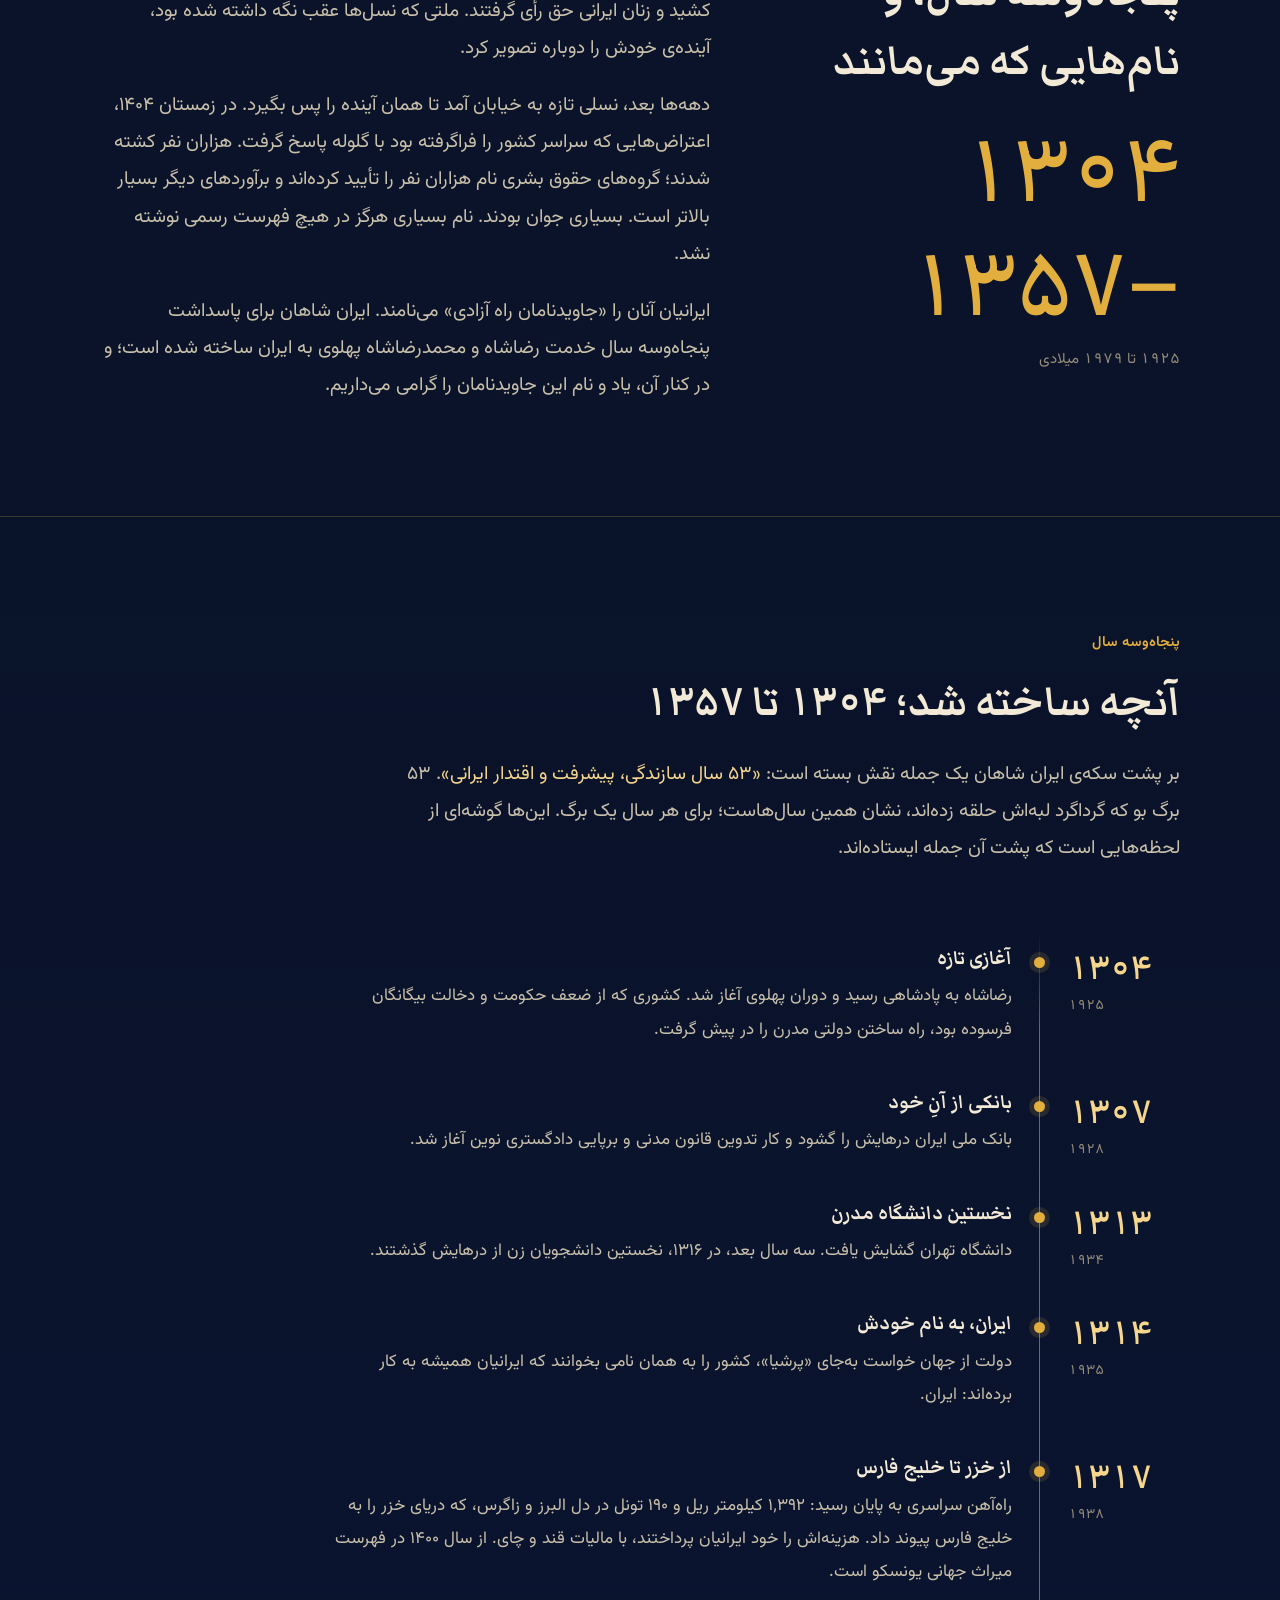
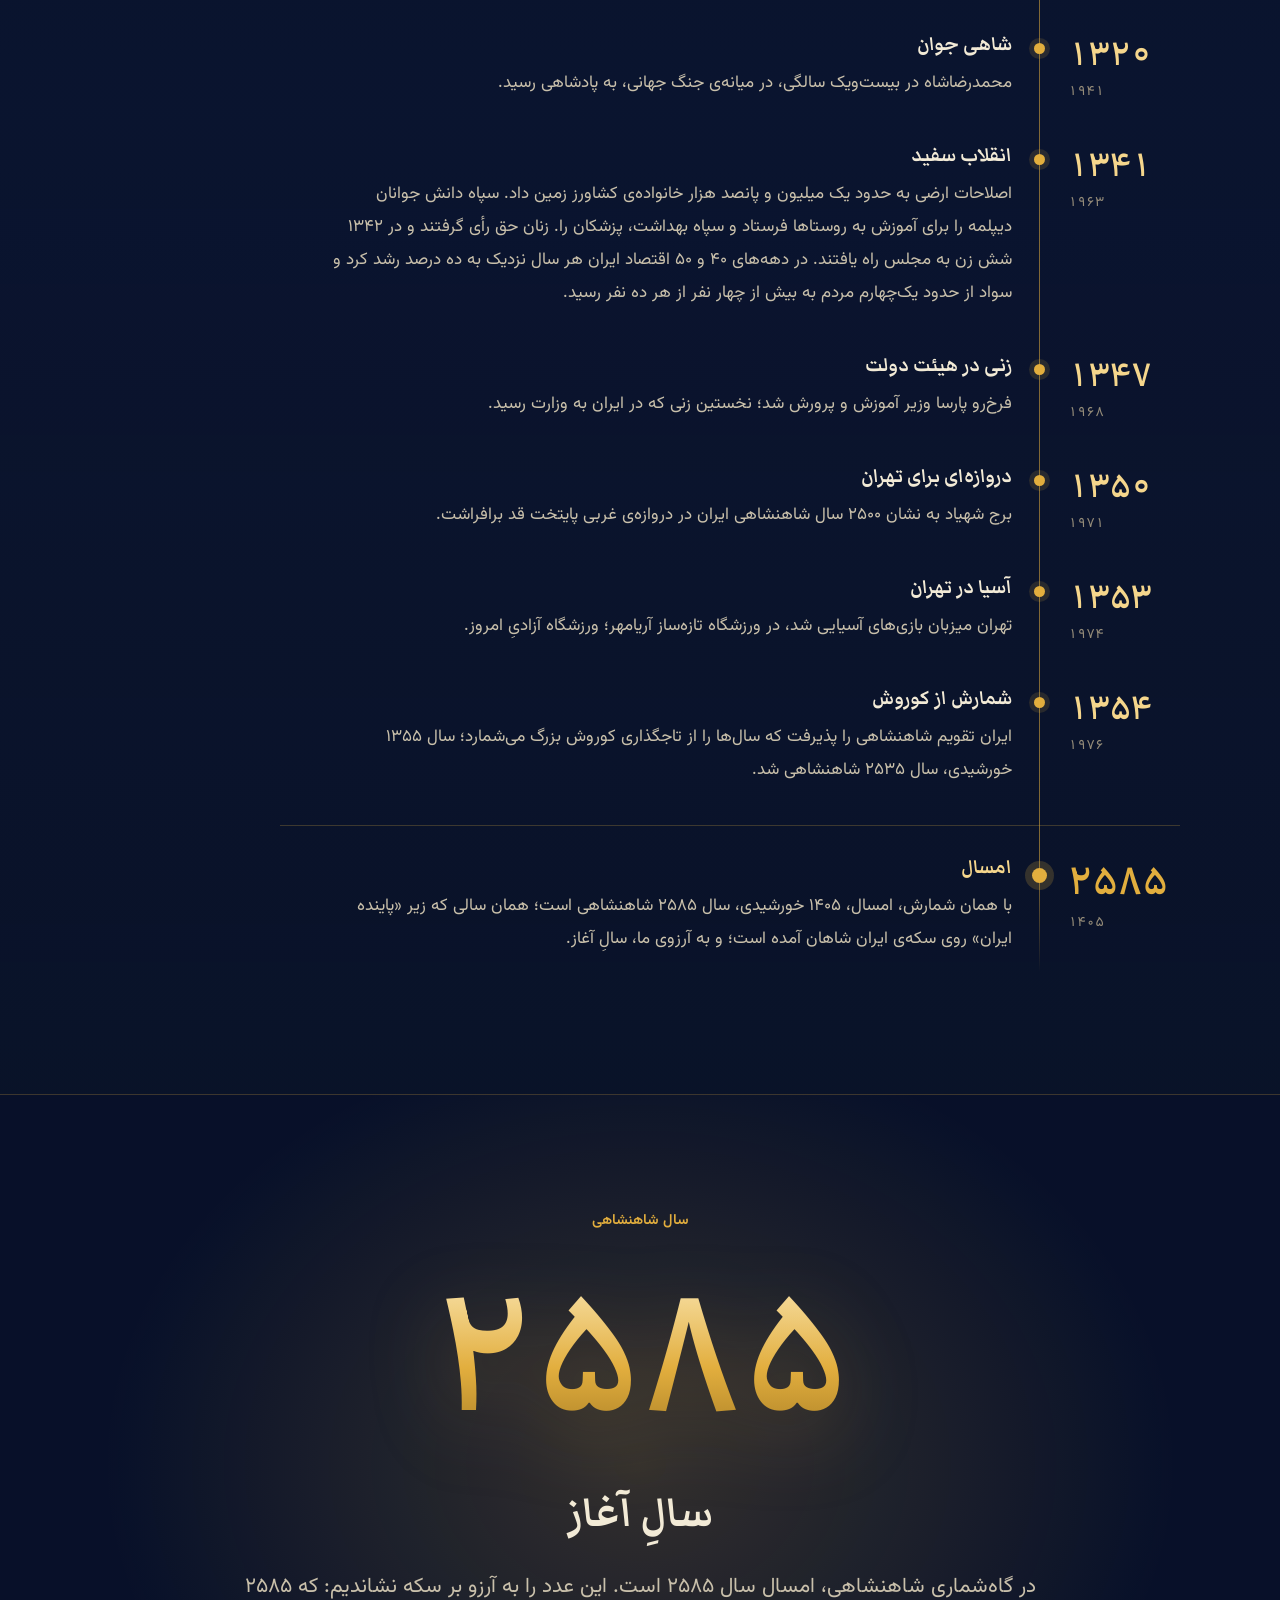
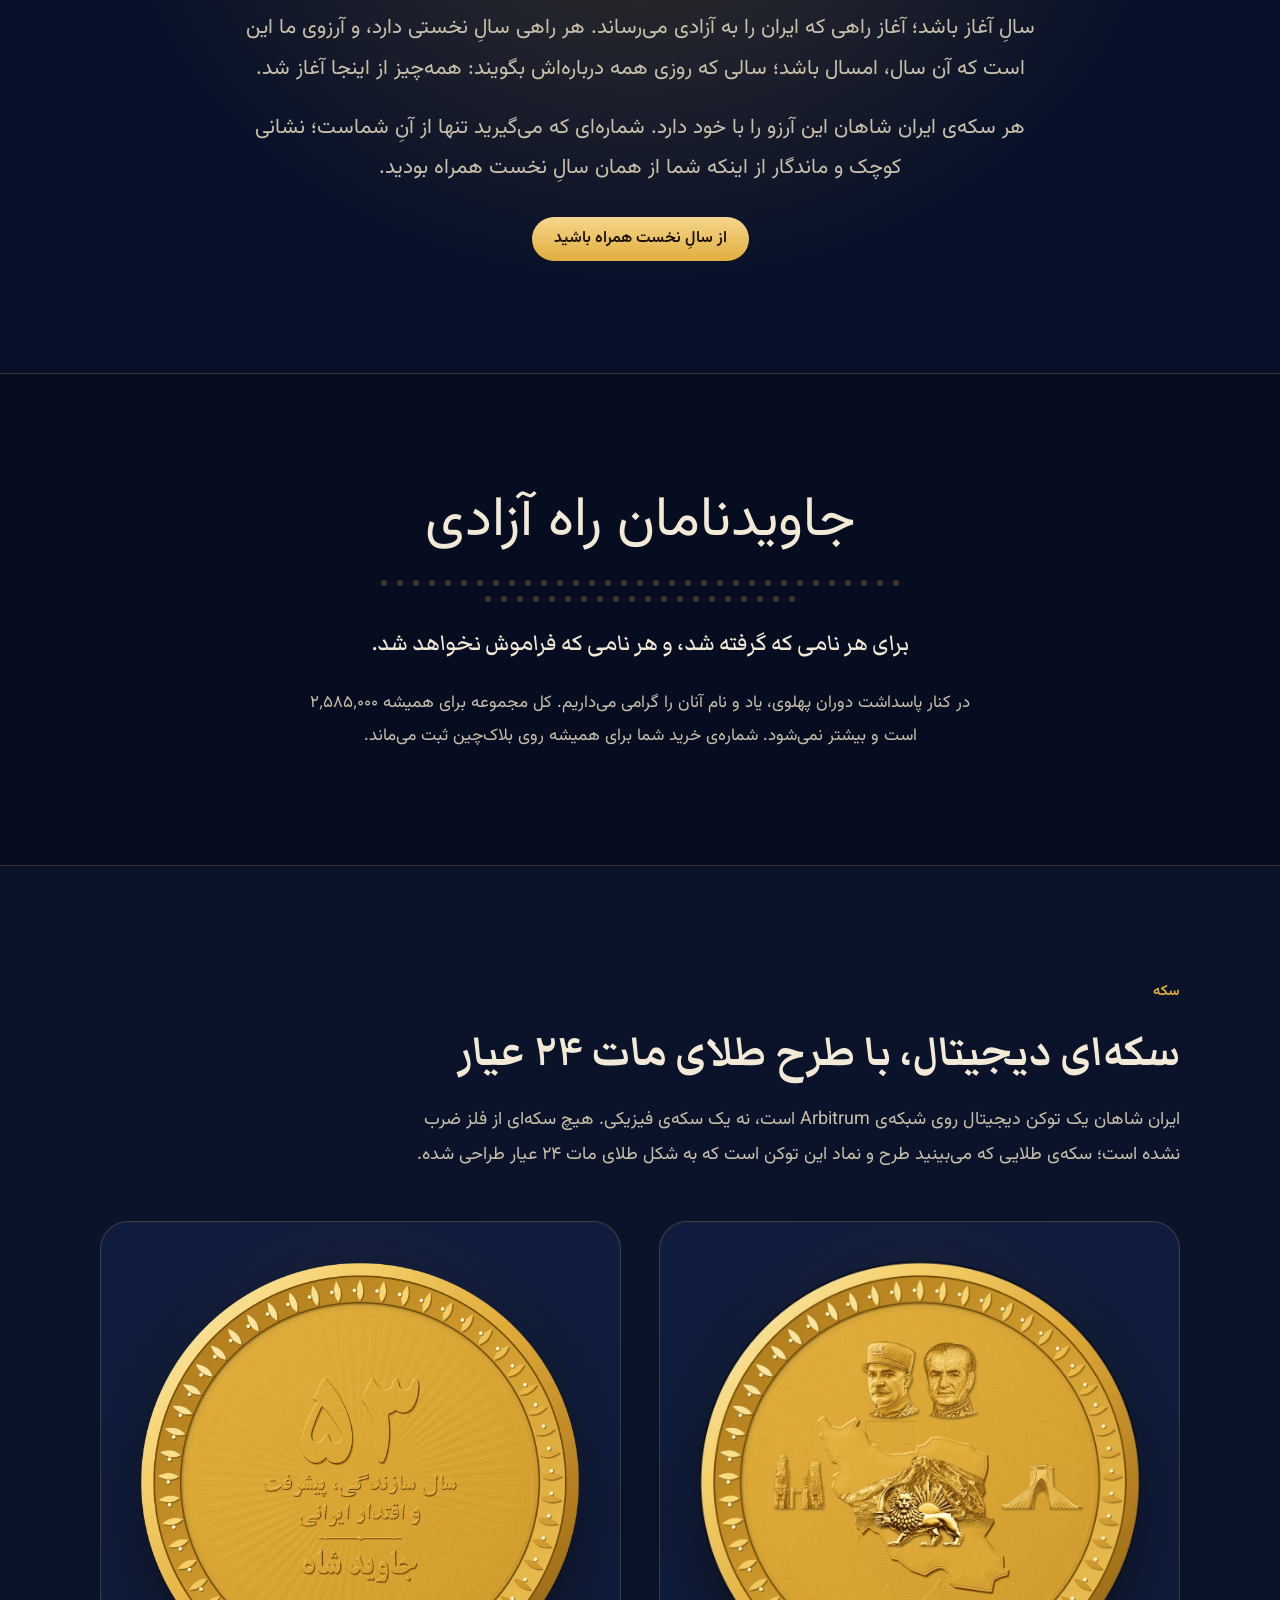
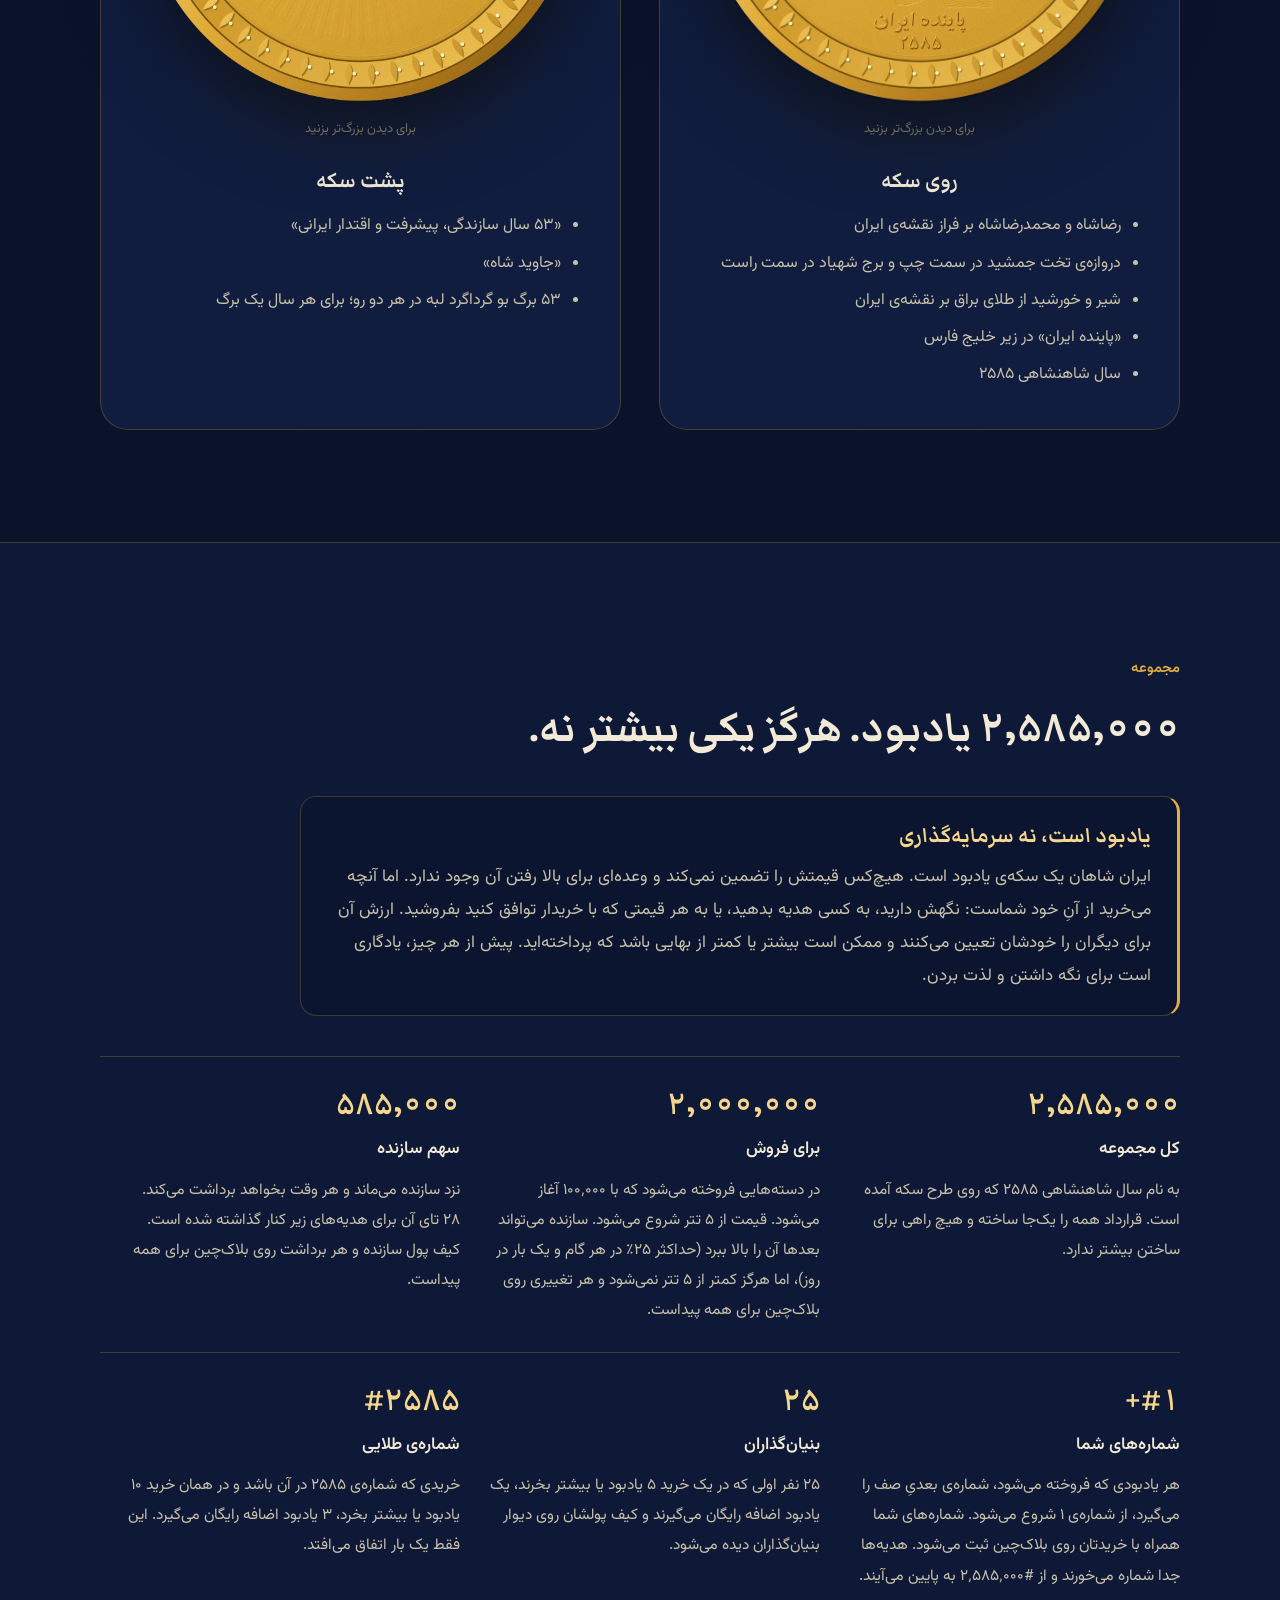
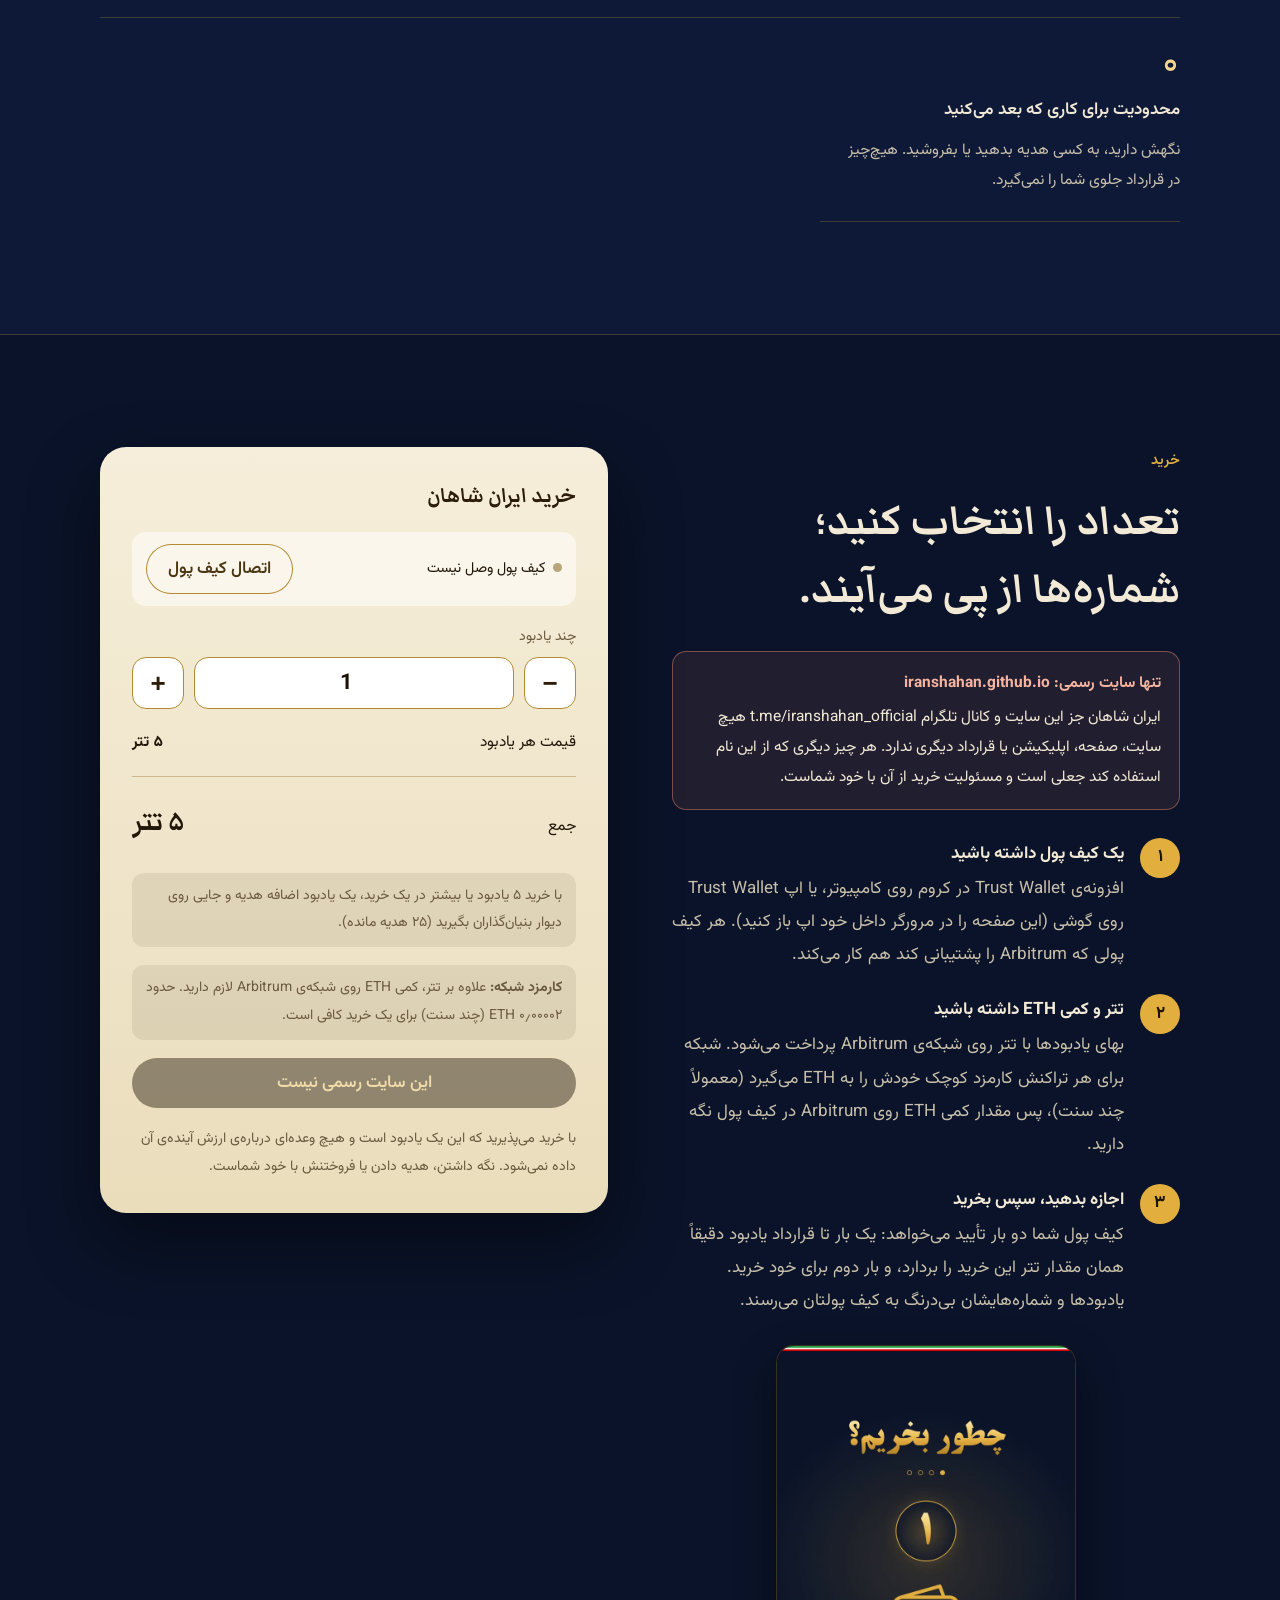
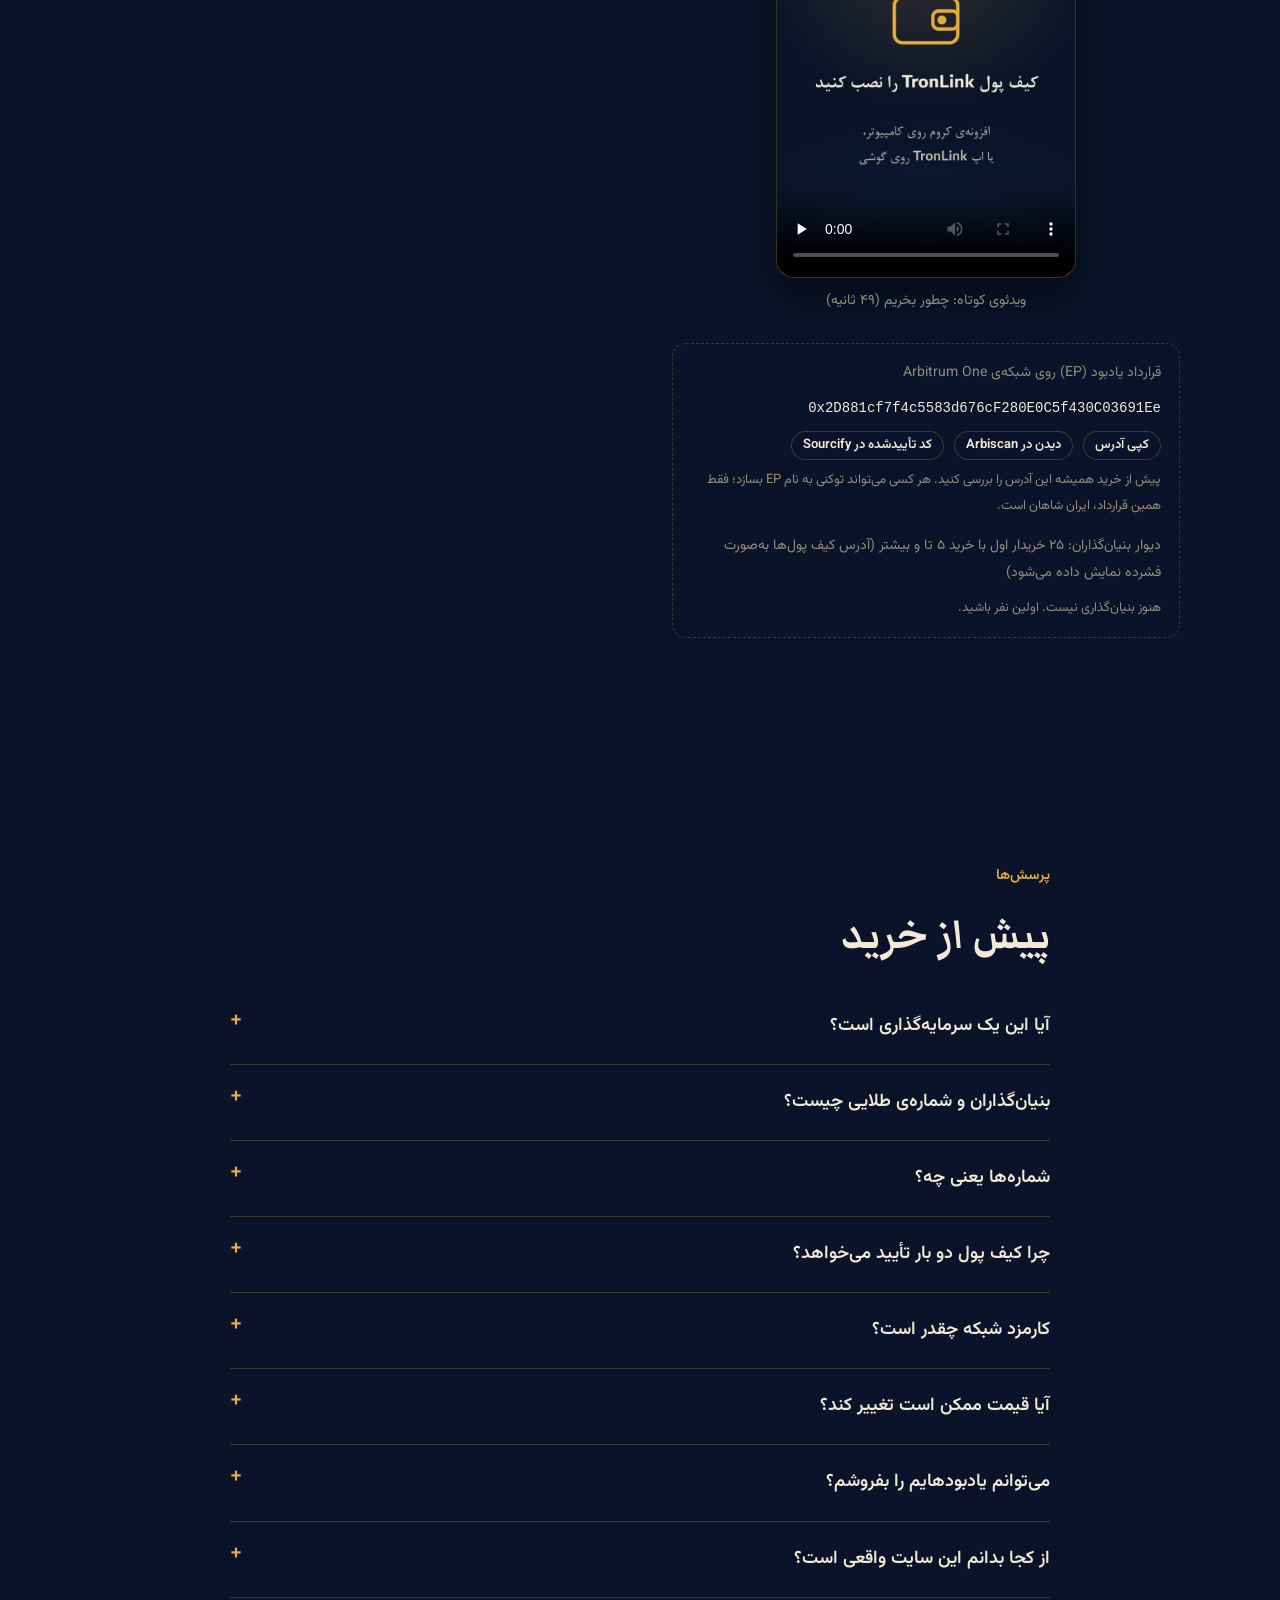
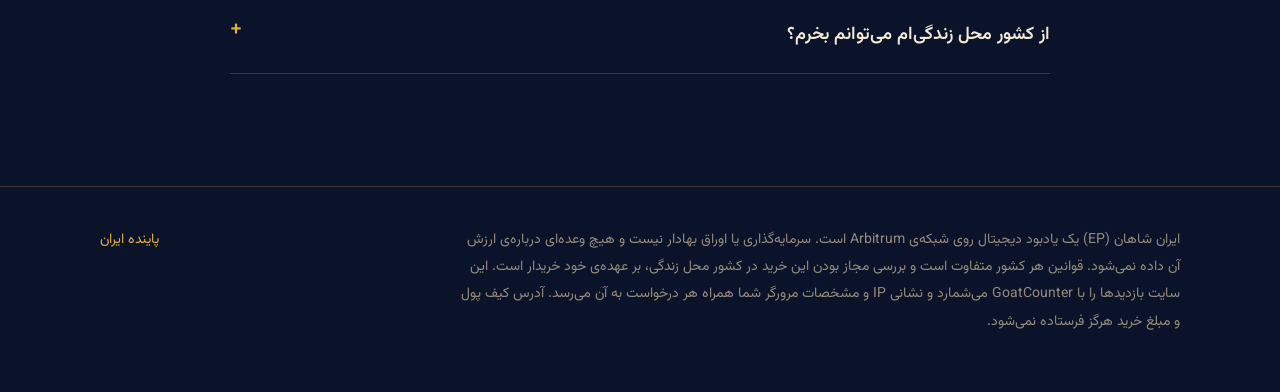
==== commit 6819d72c: "Add files via upload" ====
--- a/fa.html
+++ b/fa.html
@@ -266,6 +266,7 @@
         <div class="row">
           <button class="btn btn-line mini" type="button" id="copyAddr">کپی آدرس</button>
           <a class="btn btn-line mini" id="scanLink" href="#" target="_blank" rel="noopener" hidden>دیدن در Arbiscan</a>
+          <a class="btn btn-line mini" href="https://repo.sourcify.dev/42161/0x2D881cf7f4c5583d676cF280E0C5f430C03691Ee" target="_blank" rel="noopener">کد تأییدشده در Sourcify</a>
         </div>
         <span style="color:var(--ink-3);font-size:13px">پیش از خرید همیشه این آدرس را بررسی کنید. هر کسی می‌تواند توکنی به نام EP بسازد؛ فقط همین قرارداد، ایران شاهان است.</span>
         <span class="muted" style="color:var(--ink-3);font-size:14px;margin-top:6px">دیوار بنیان‌گذاران: ۲۵ خریدار اول با خرید ۵ تا و بیشتر (آدرس کیف پول‌ها به‌صورت فشرده نمایش داده می‌شود)</span>
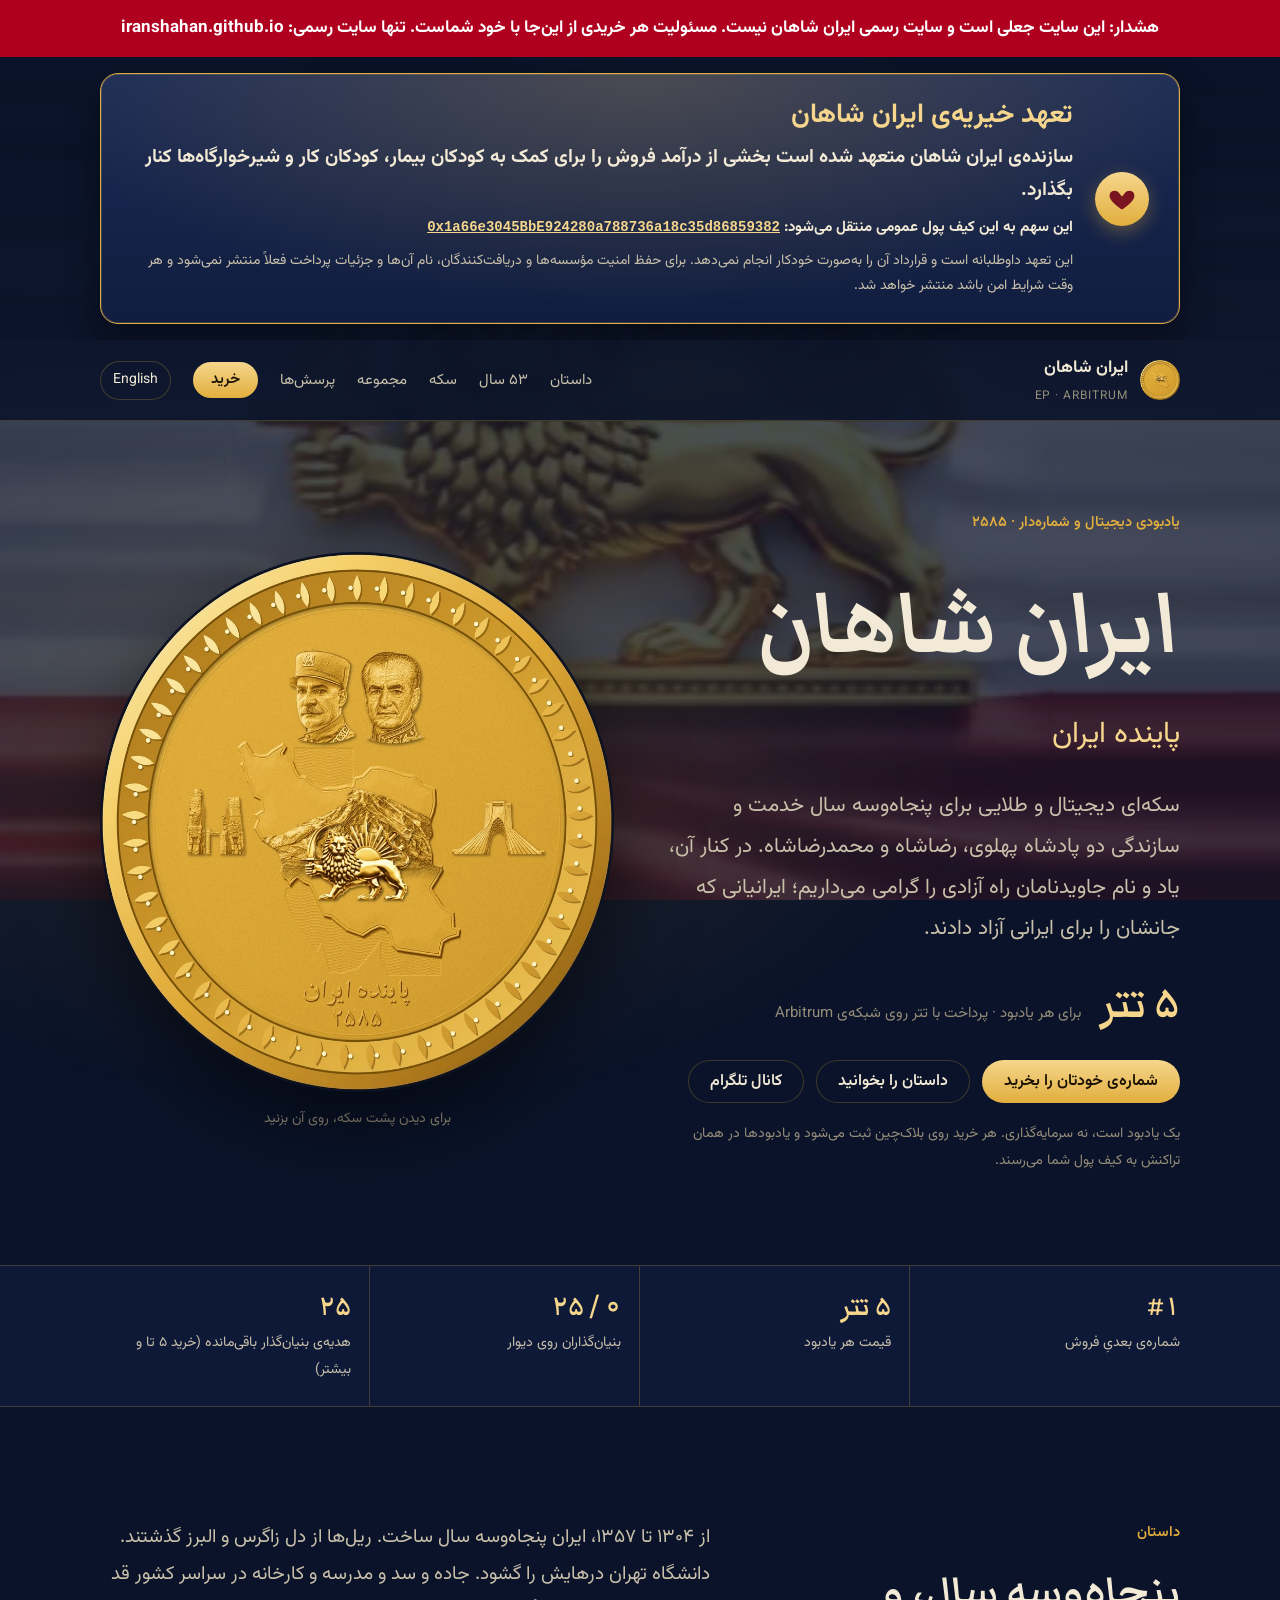
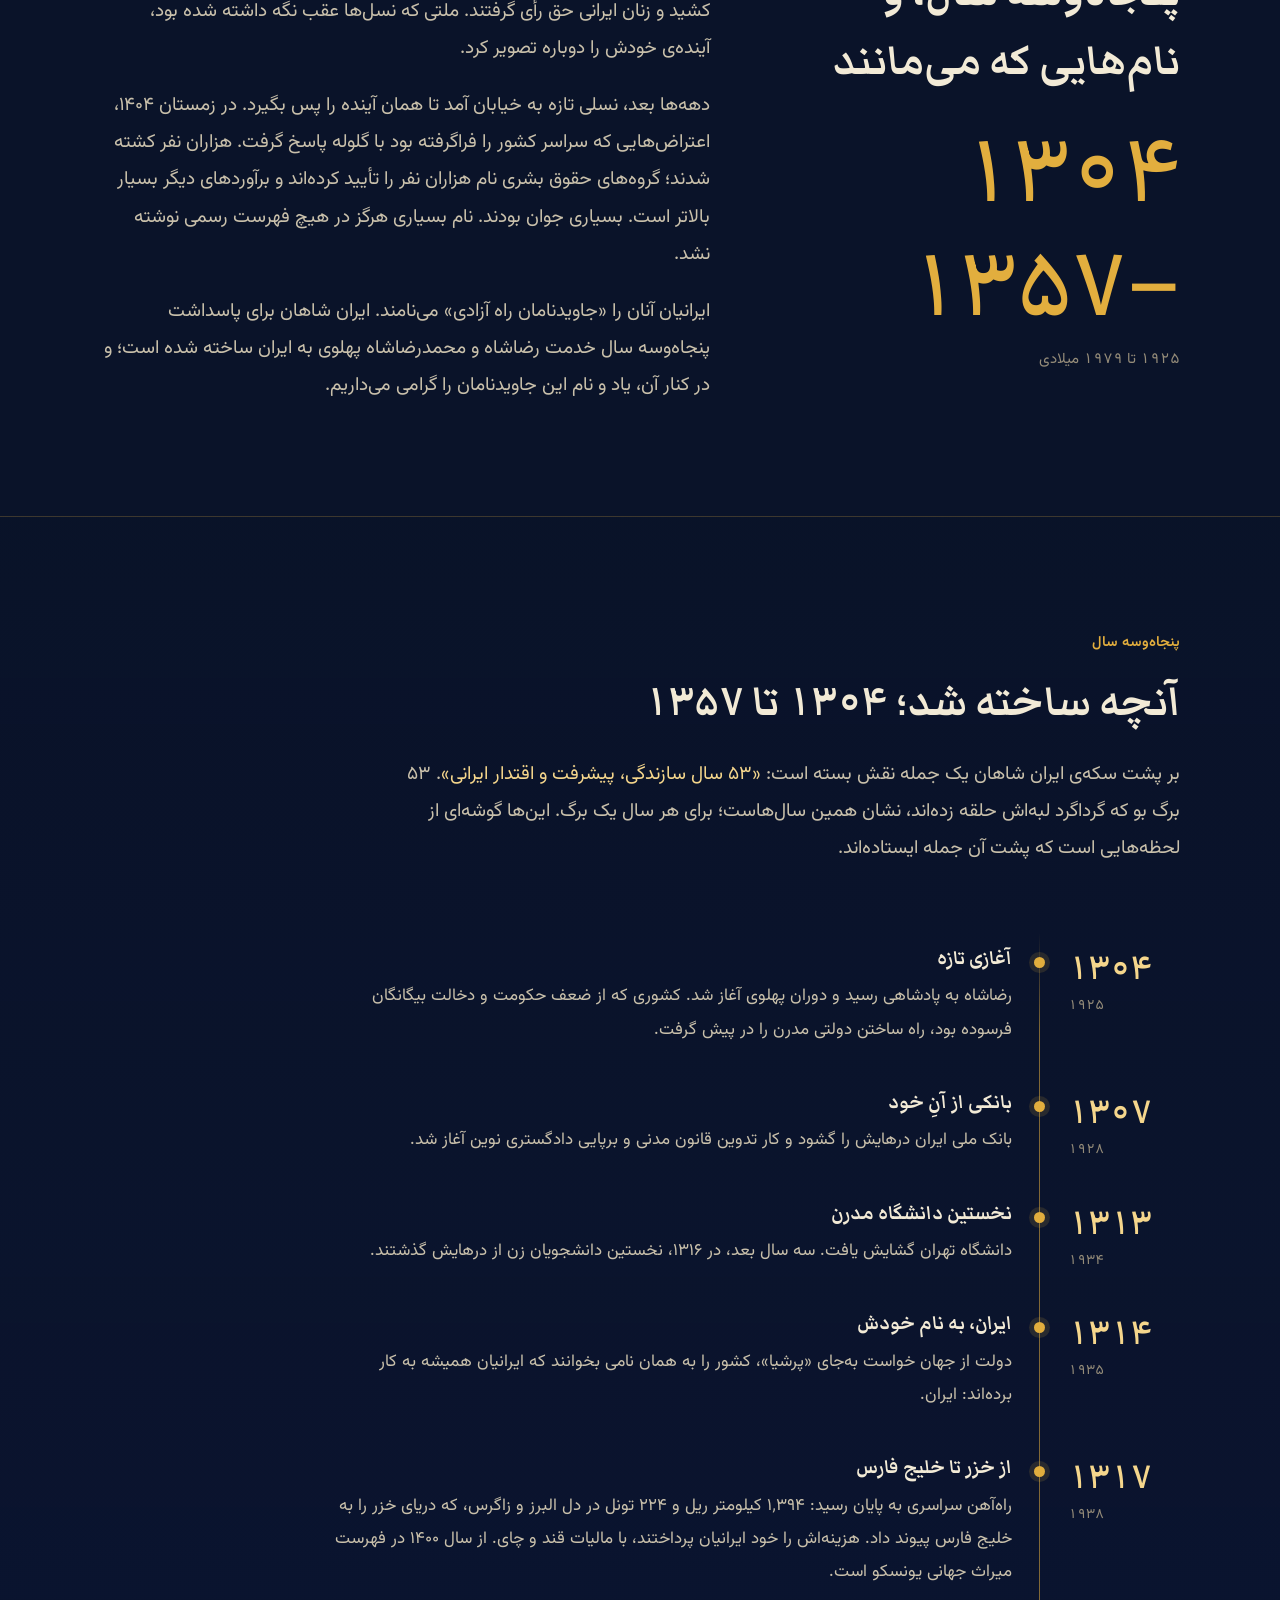
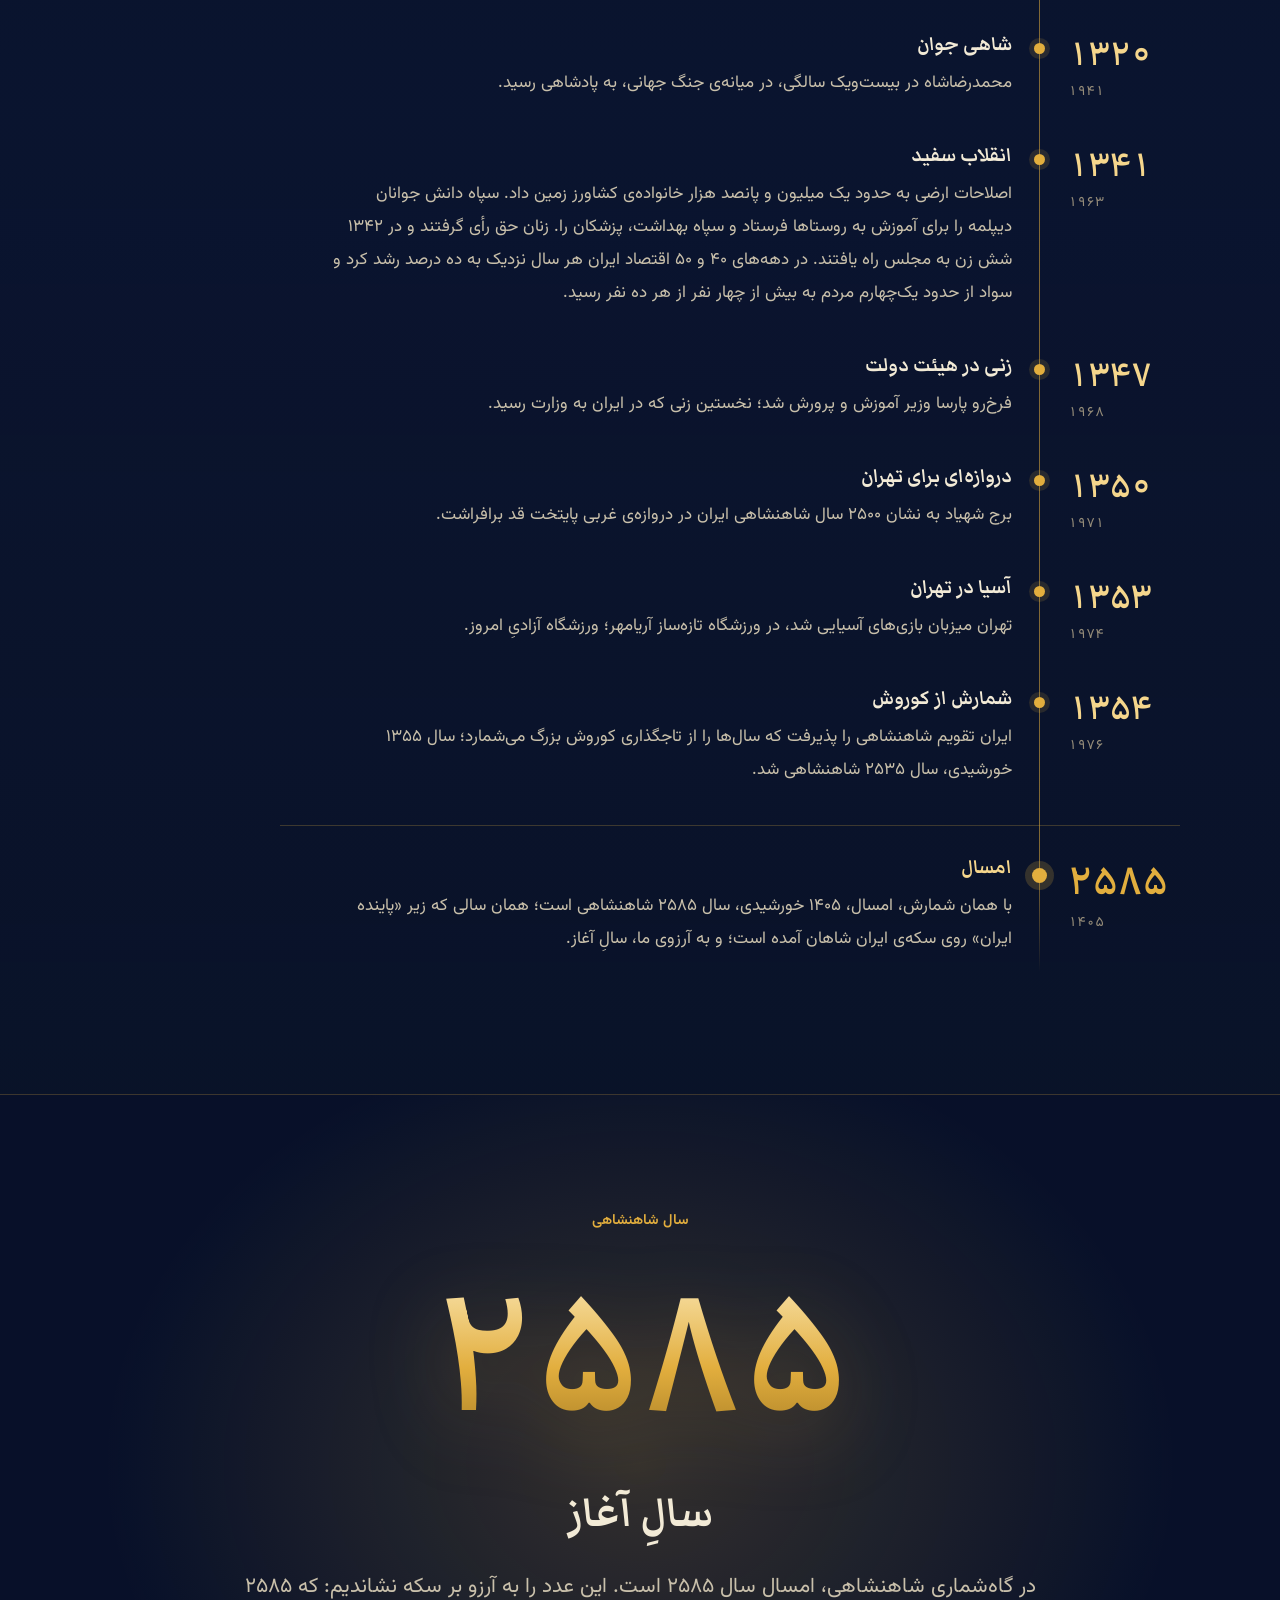
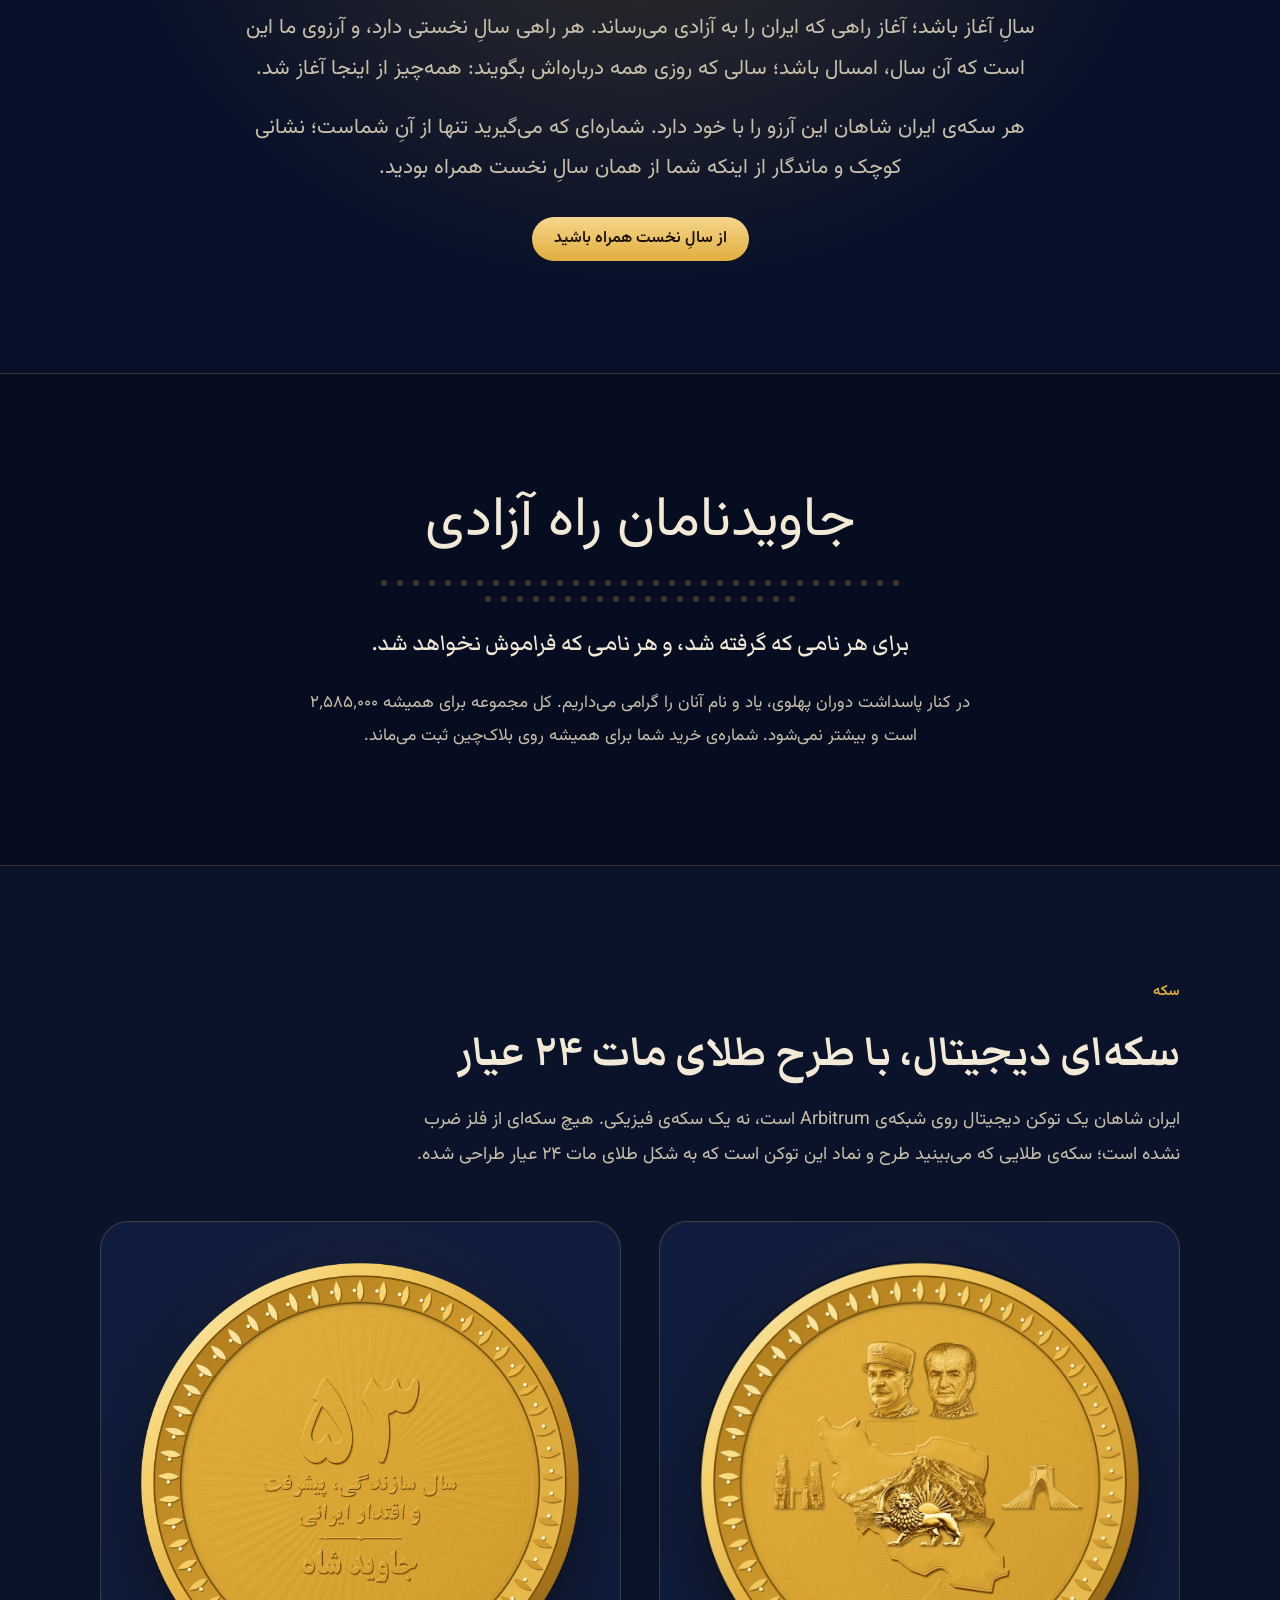
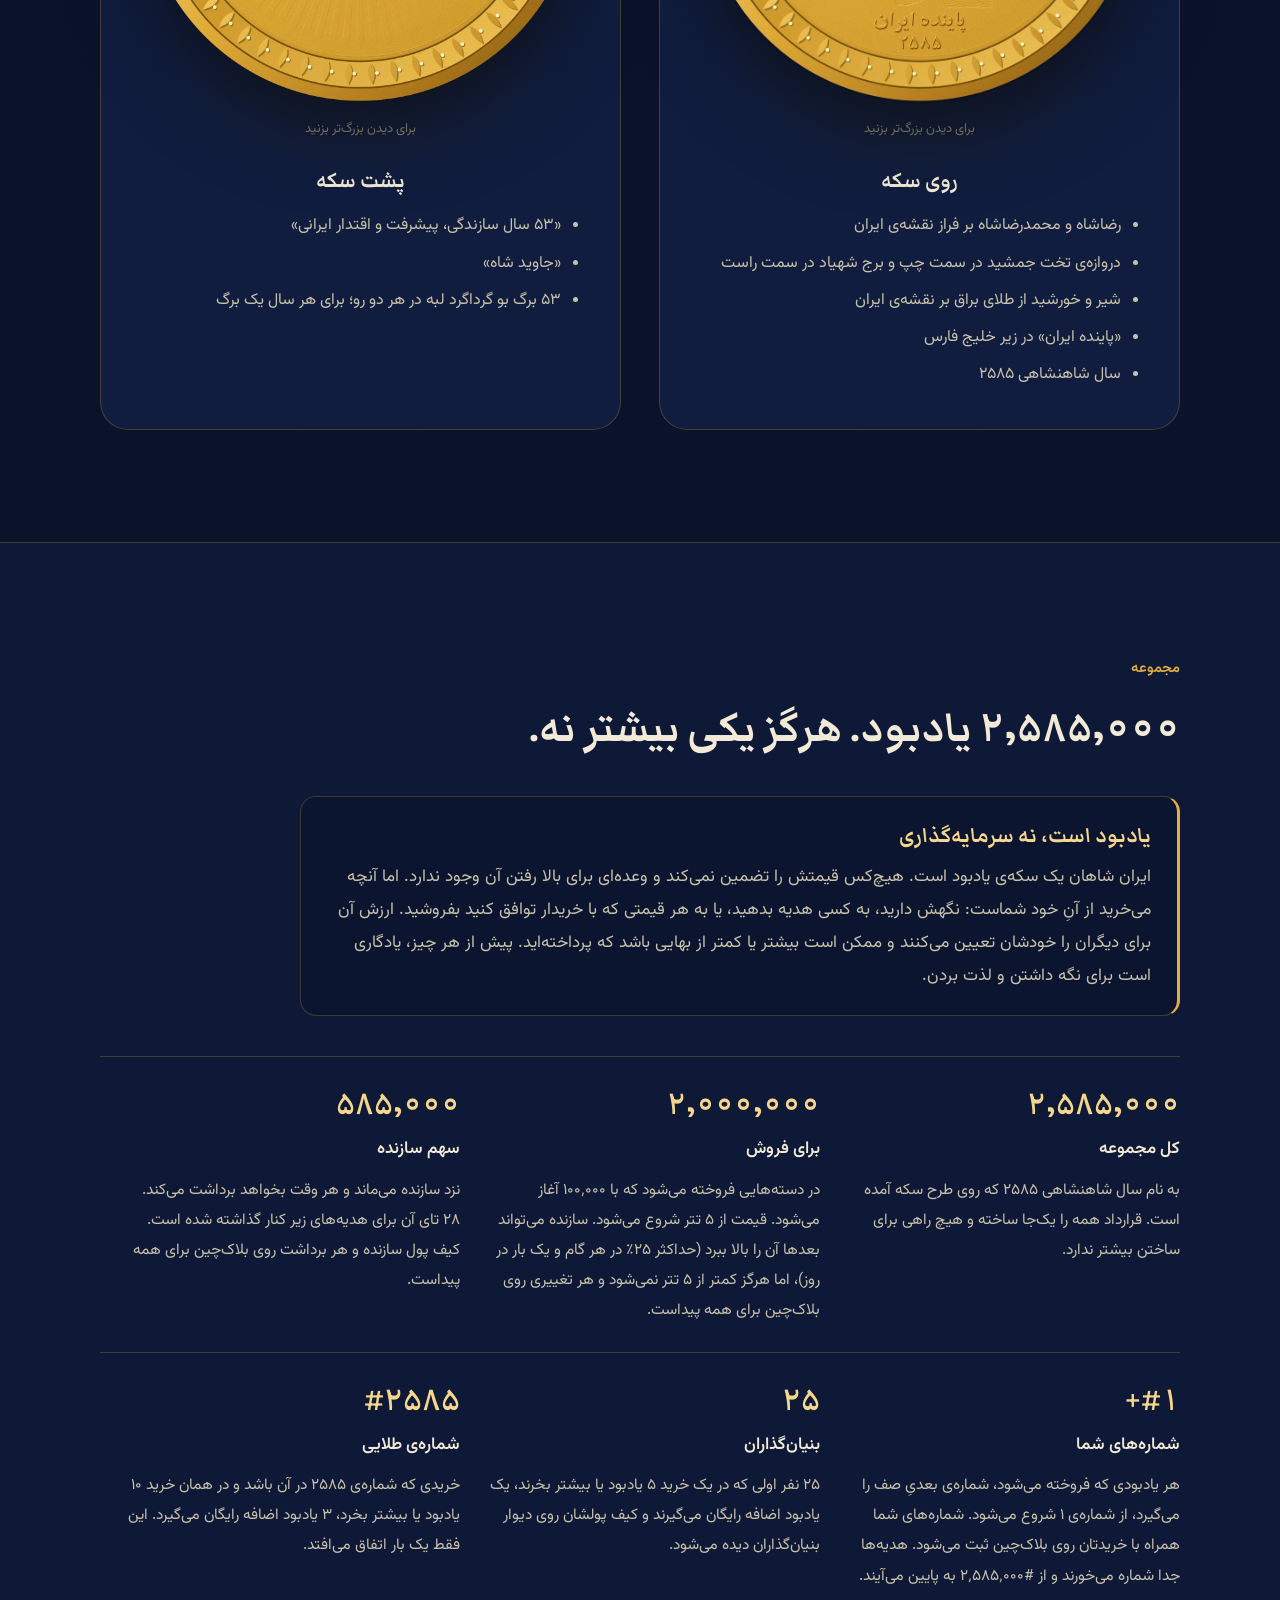
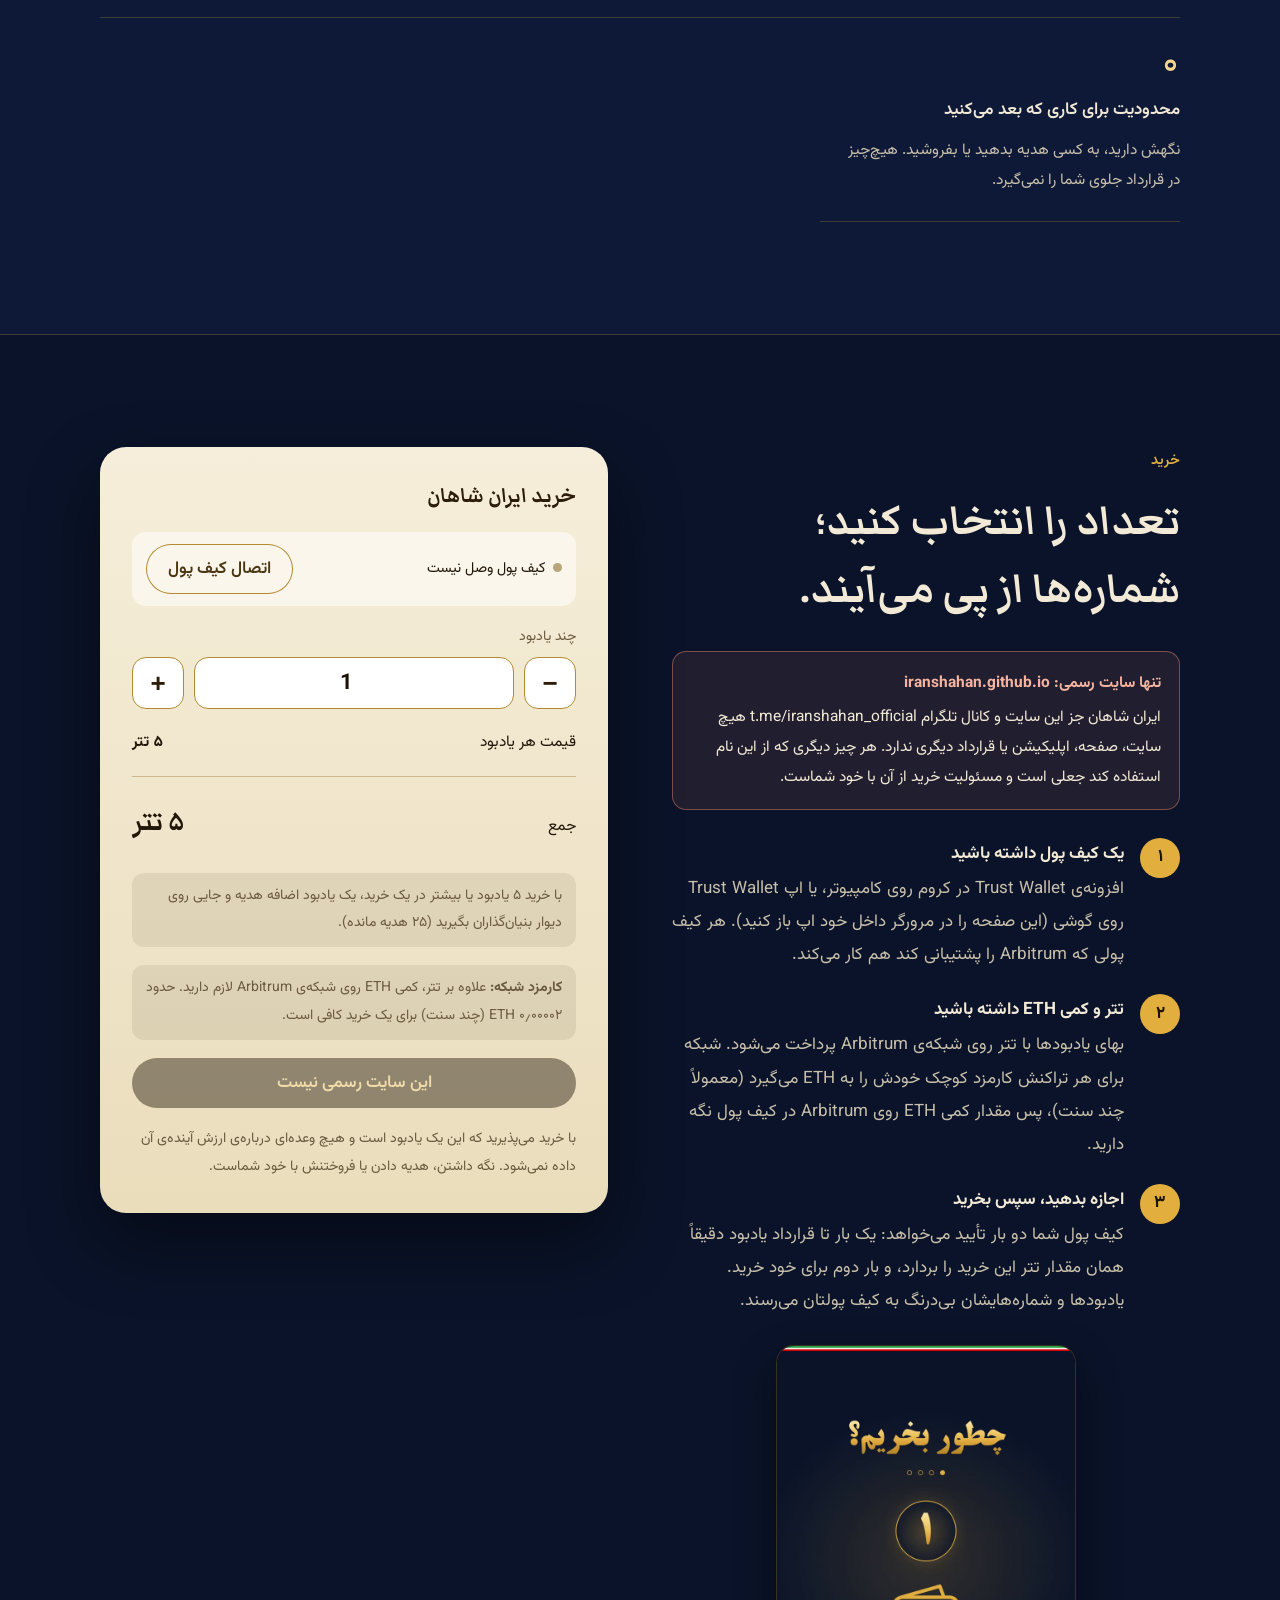
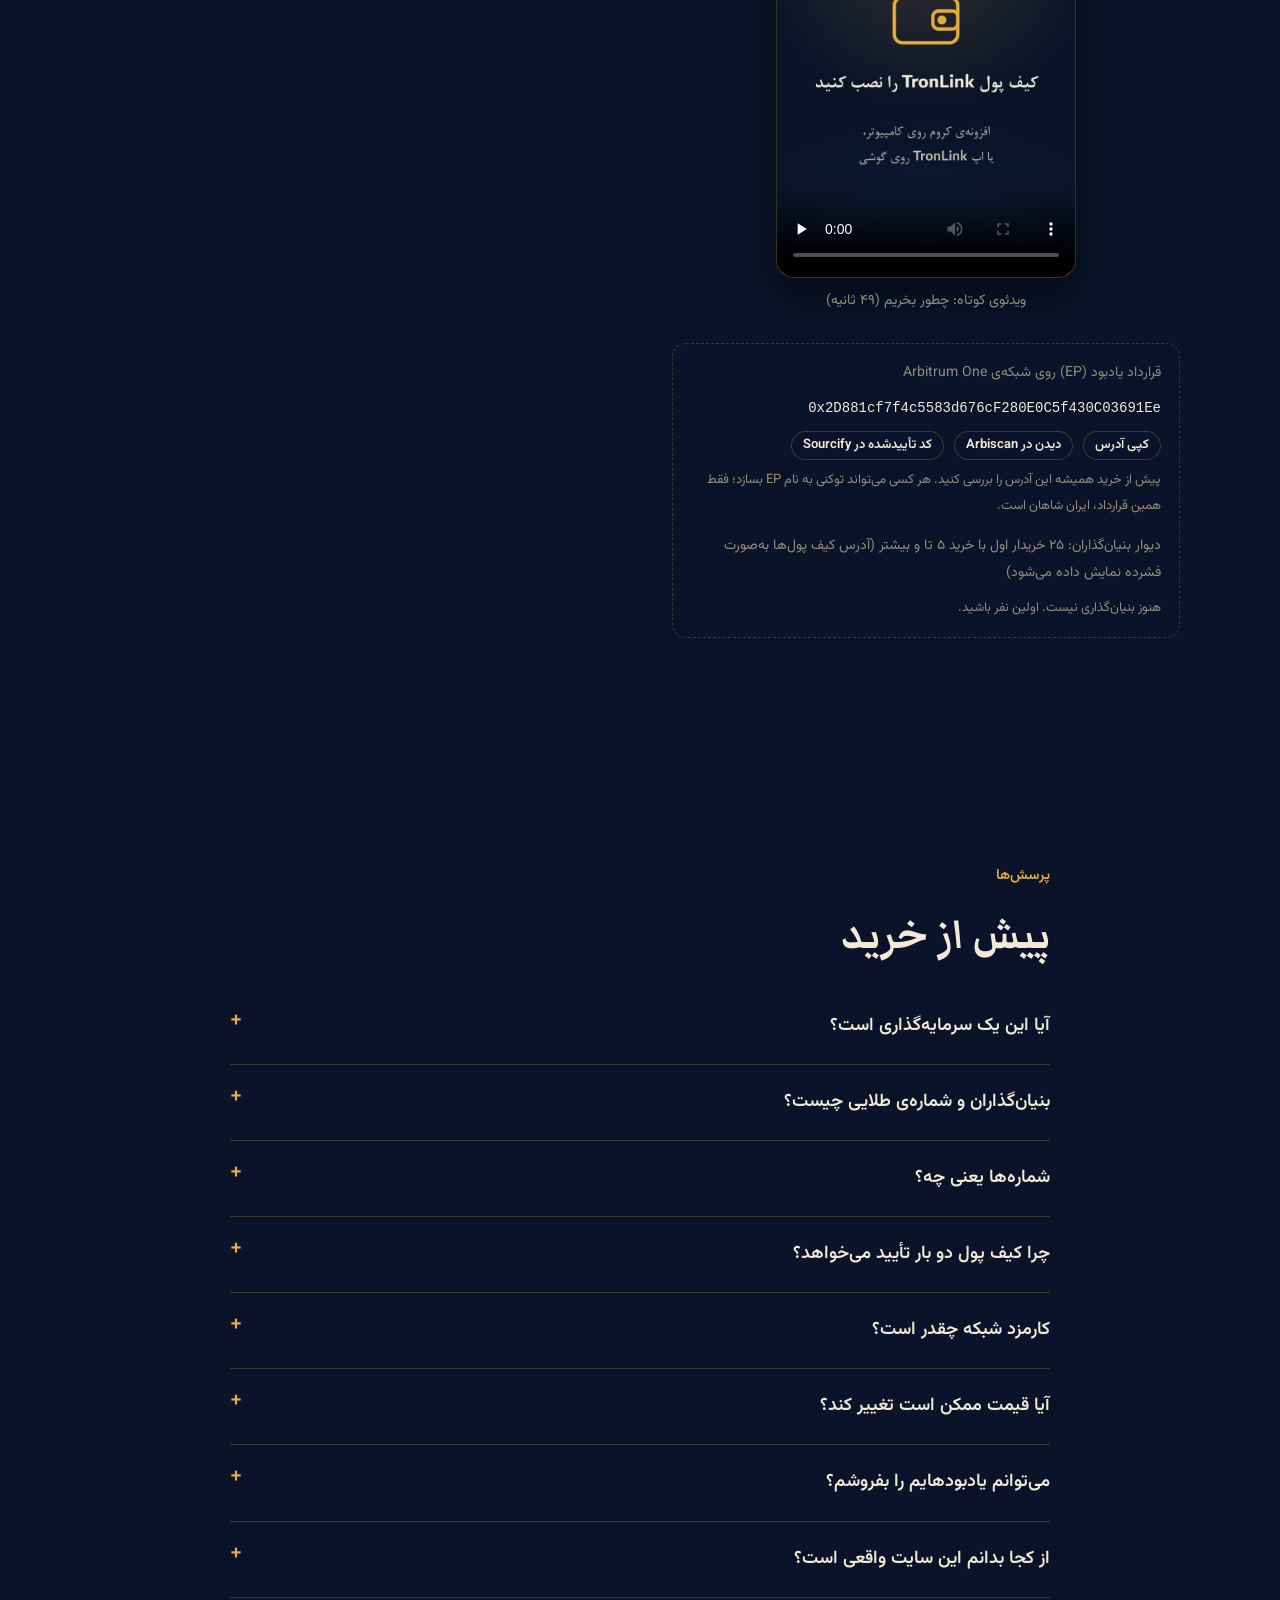
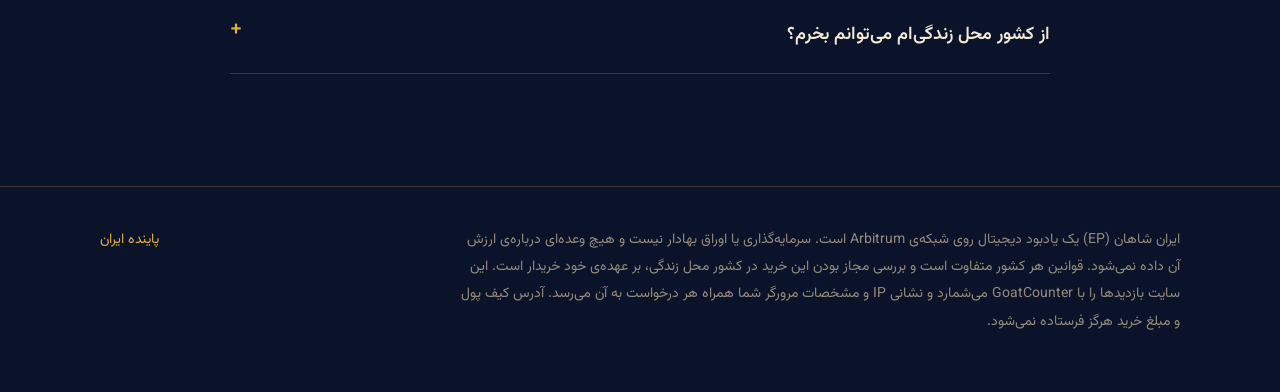
==== commit 10eabcbf: "Add files via upload" ====
--- a/fa.html
+++ b/fa.html
@@ -131,7 +131,7 @@
       </li>
       <li>
         <span class="yr num">۱۳۱۷<small>۱۹۳۸</small></span>
-        <div><h3>از خزر تا خلیج فارس</h3><p>راه‌آهن سراسری به پایان رسید: ۱٬۳۹۲ کیلومتر ریل و ۱۹۰ تونل در دل البرز و زاگرس، که دریای خزر را به خلیج فارس پیوند داد. هزینه‌اش را خود ایرانیان پرداختند، با مالیات قند و چای. از سال ۱۴۰۰ در فهرست میراث جهانی یونسکو است.</p></div>
+        <div><h3>از خزر تا خلیج فارس</h3><p>راه‌آهن سراسری به پایان رسید: ۱٬۳۹۴ کیلومتر ریل و ۲۲۴ تونل در دل البرز و زاگرس، که دریای خزر را به خلیج فارس پیوند داد. هزینه‌اش را خود ایرانیان پرداختند، با مالیات قند و چای. از سال ۱۴۰۰ در فهرست میراث جهانی یونسکو است.</p></div>
       </li>
       <li>
         <span class="yr num">۱۳۲۰<small>۱۹۴۱</small></span>
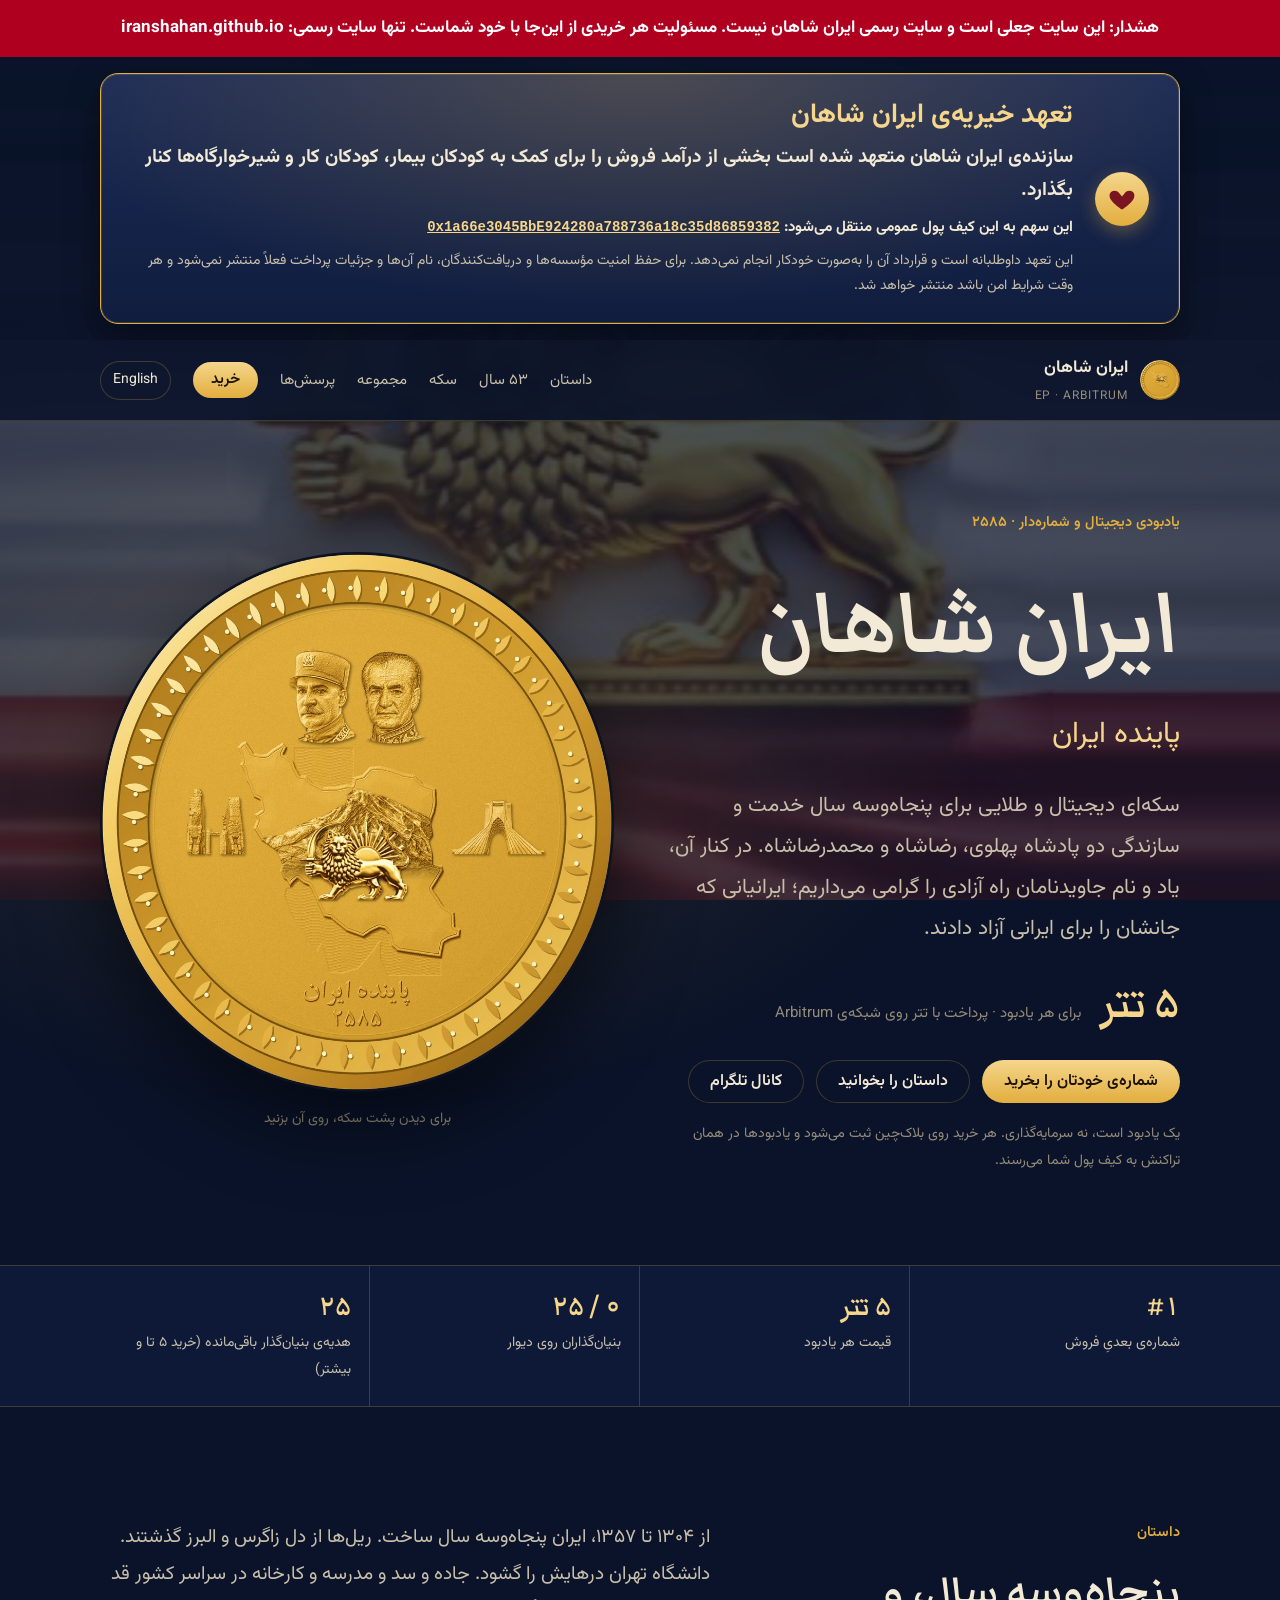
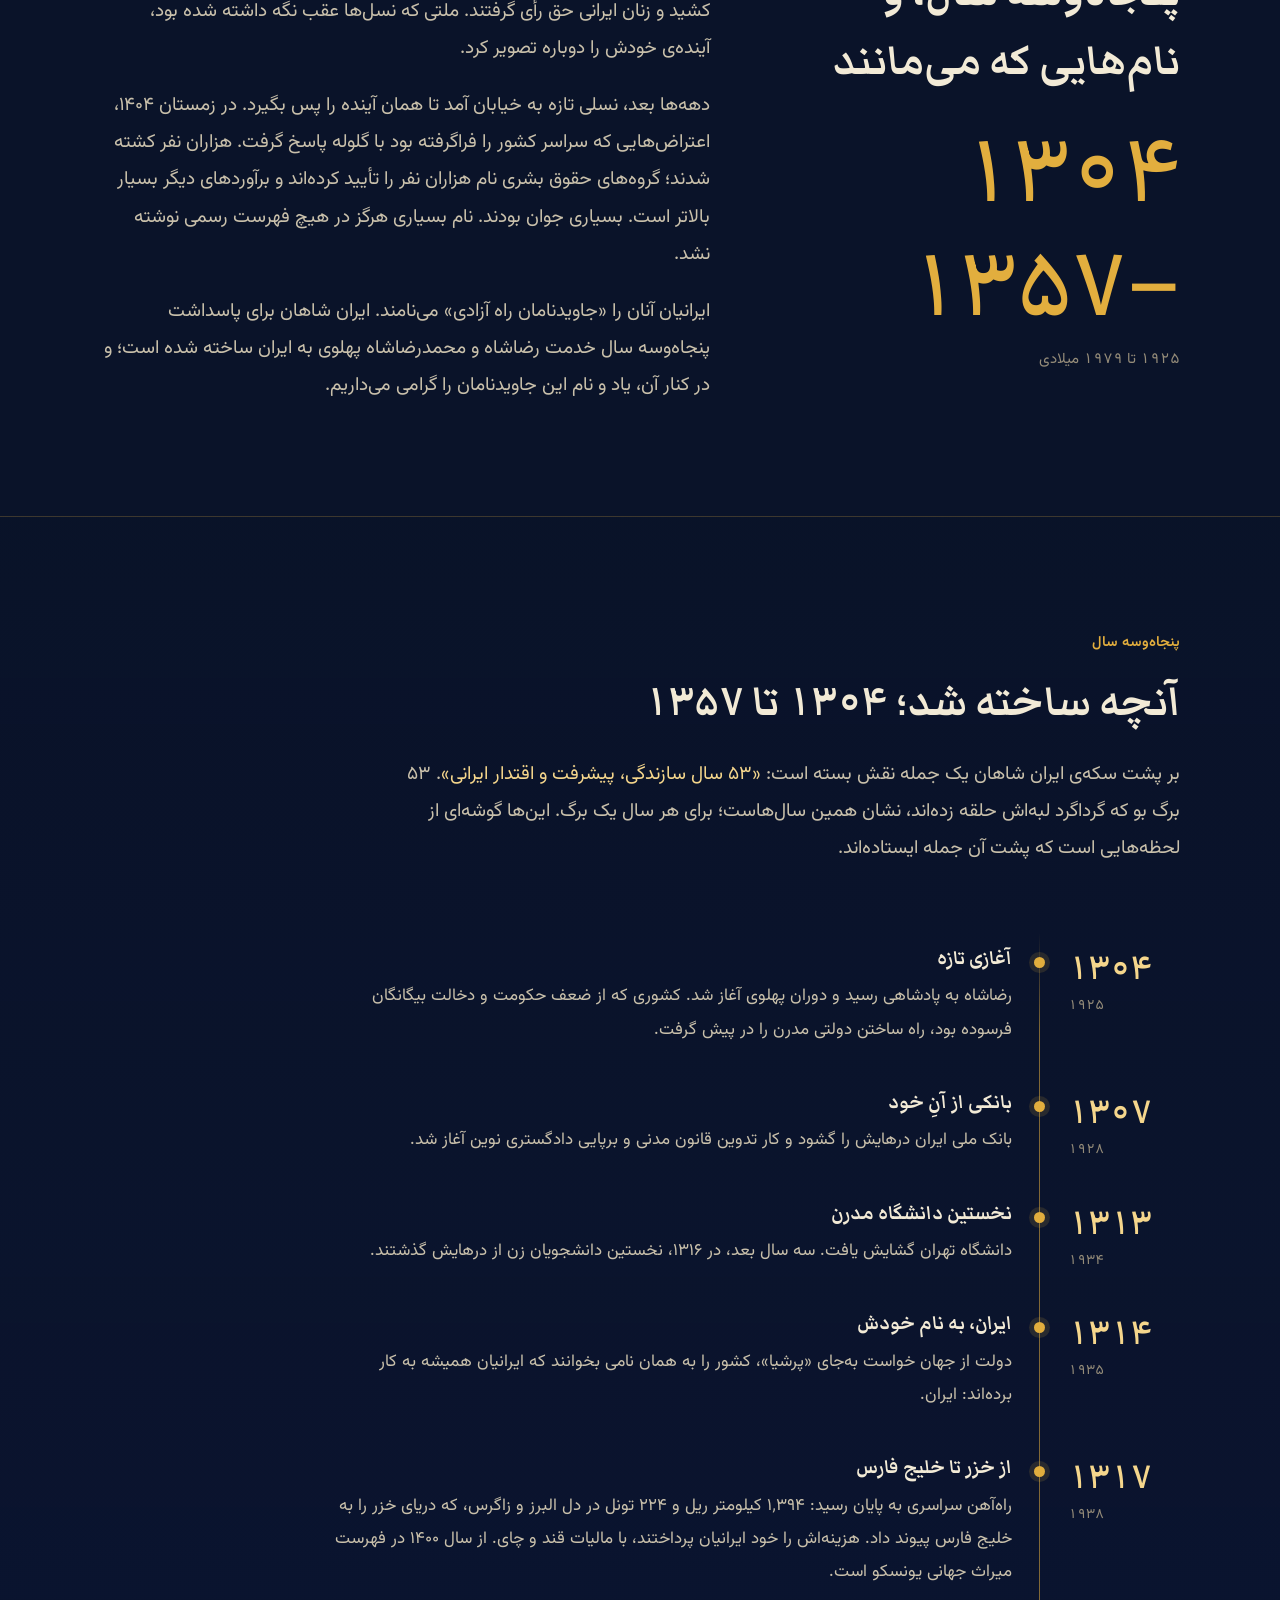
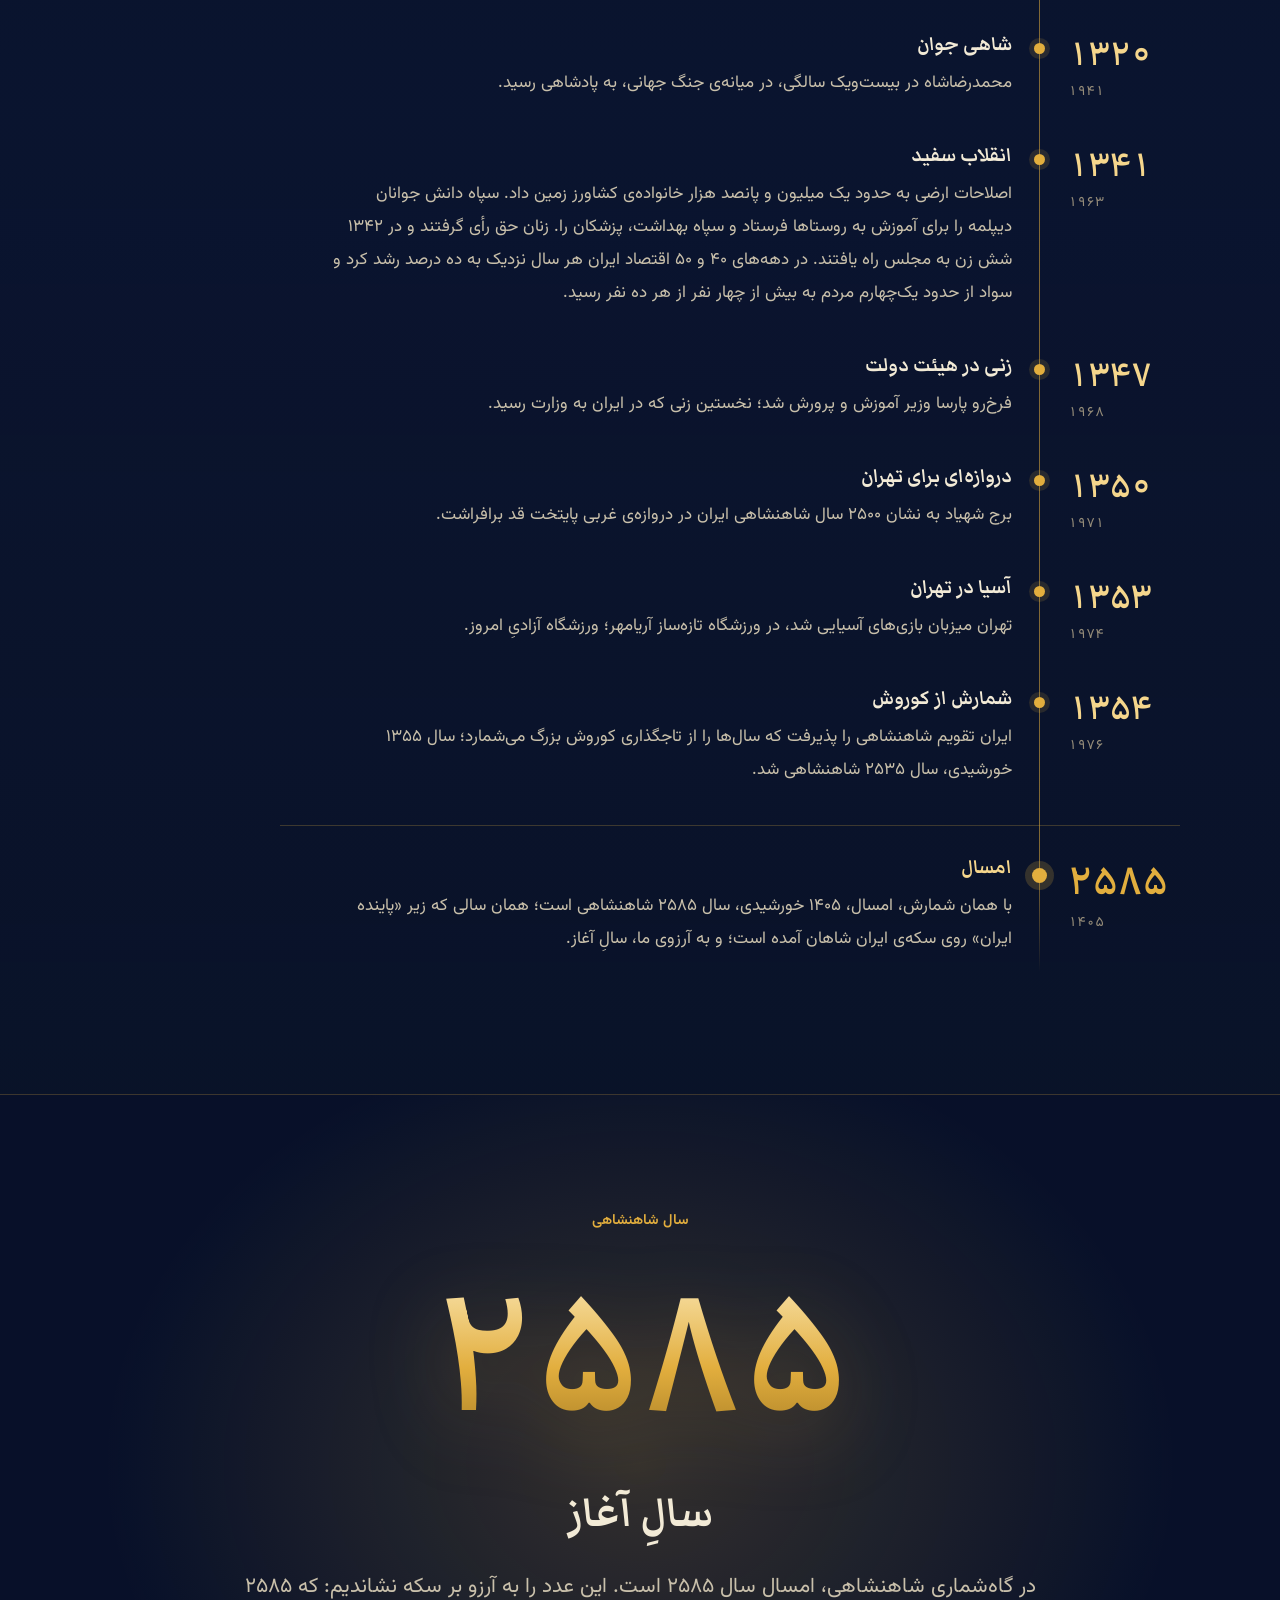
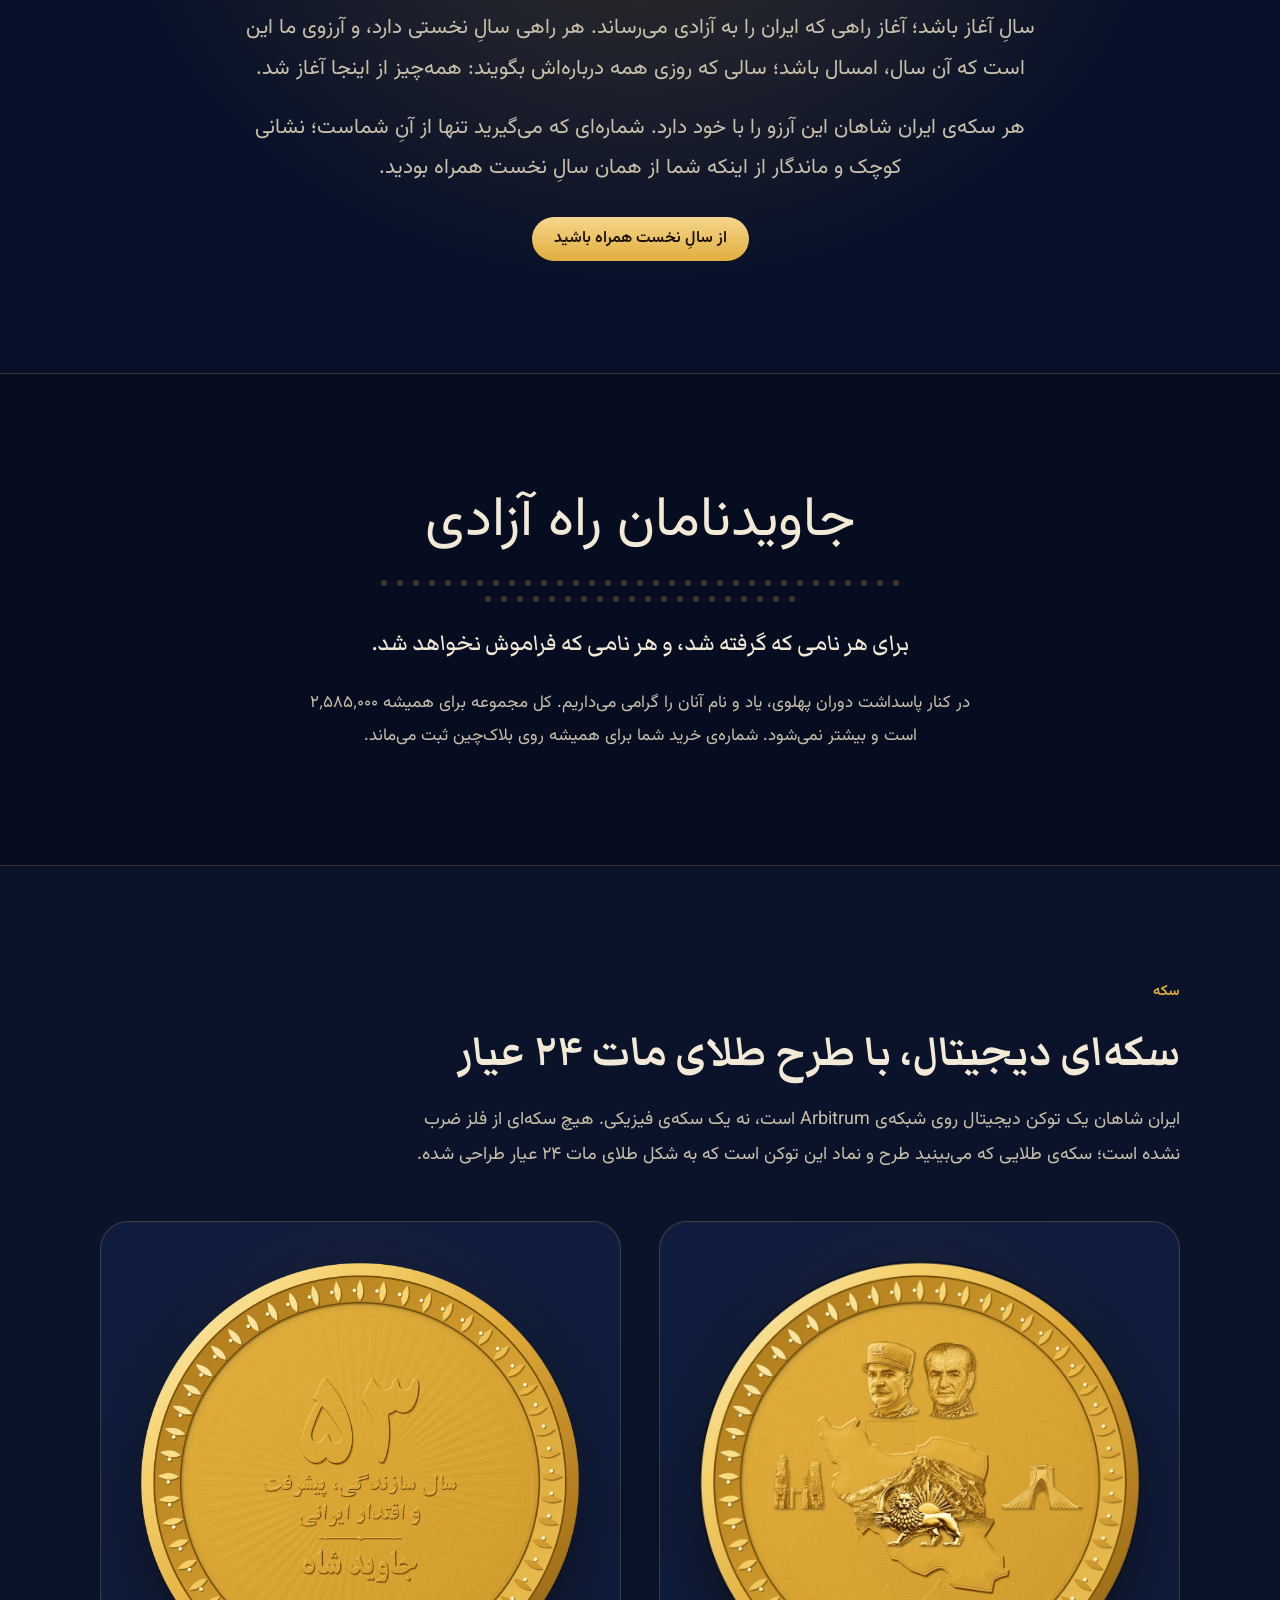
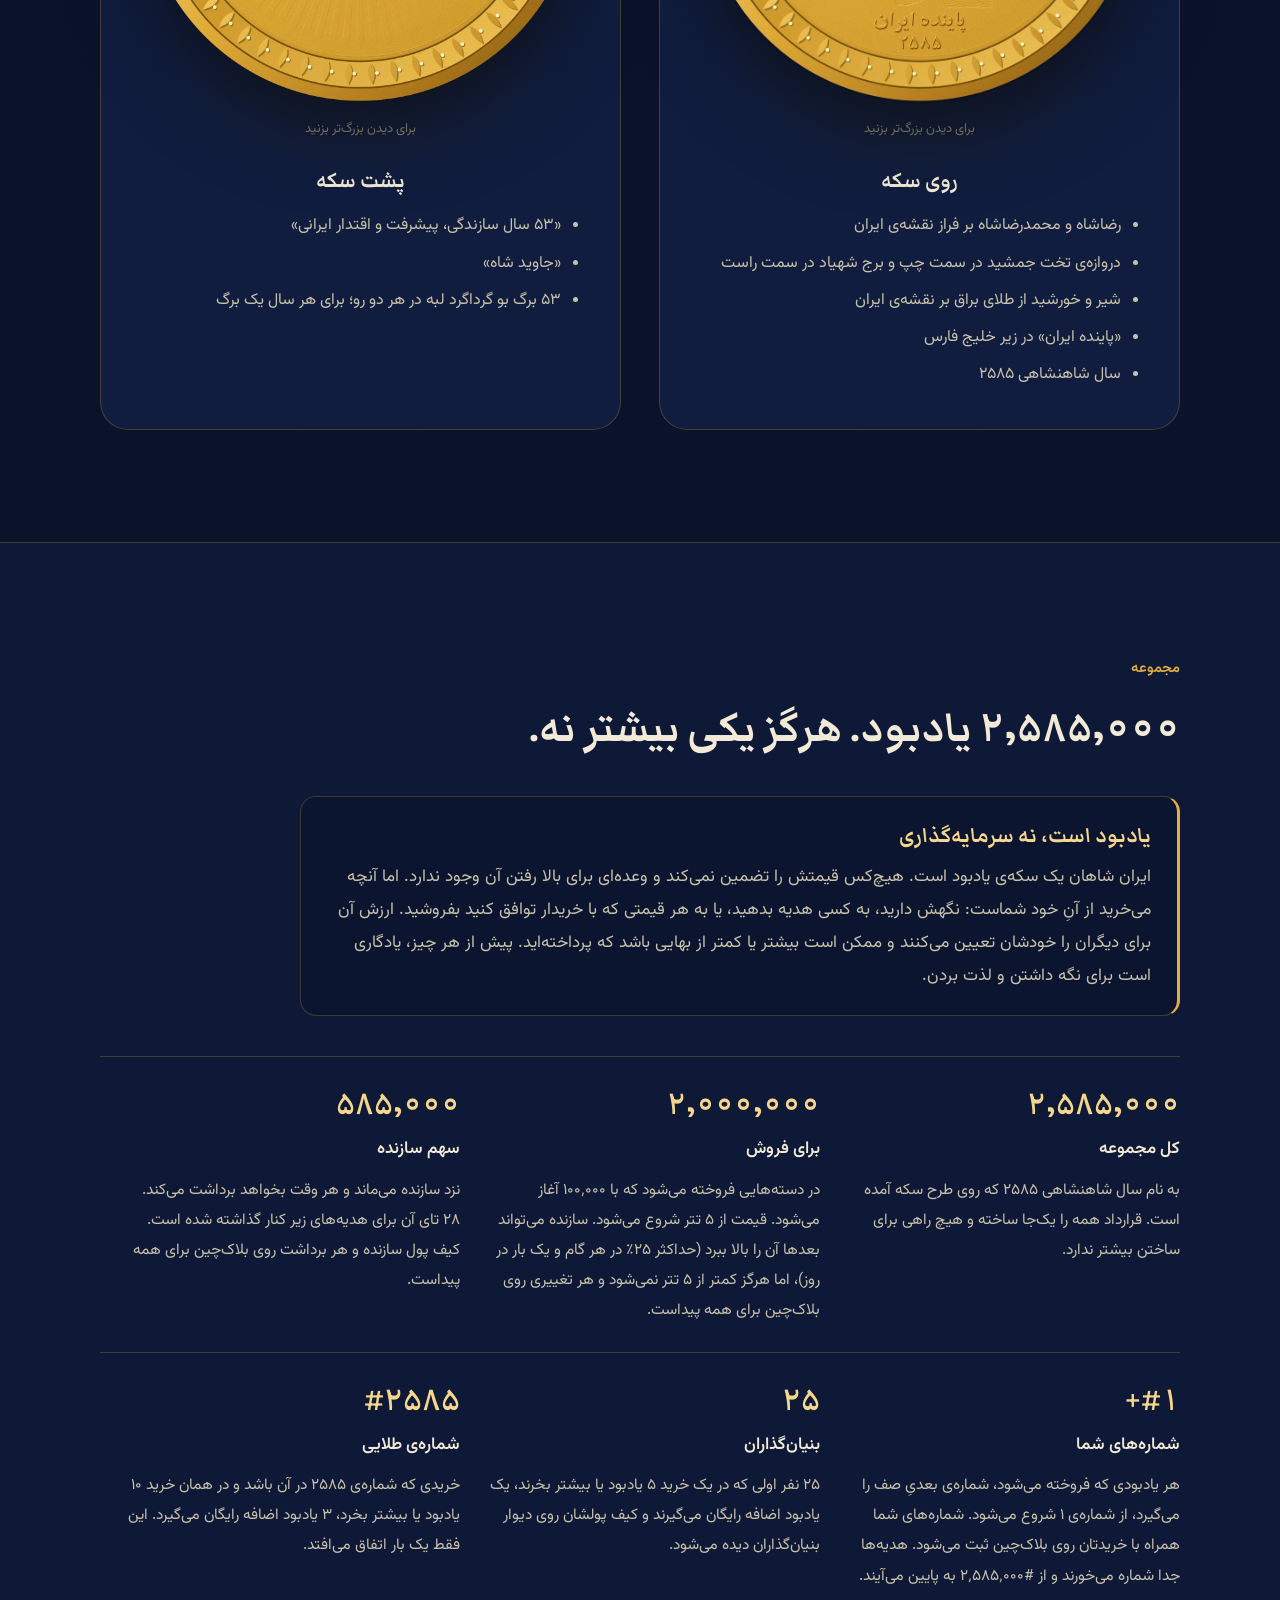
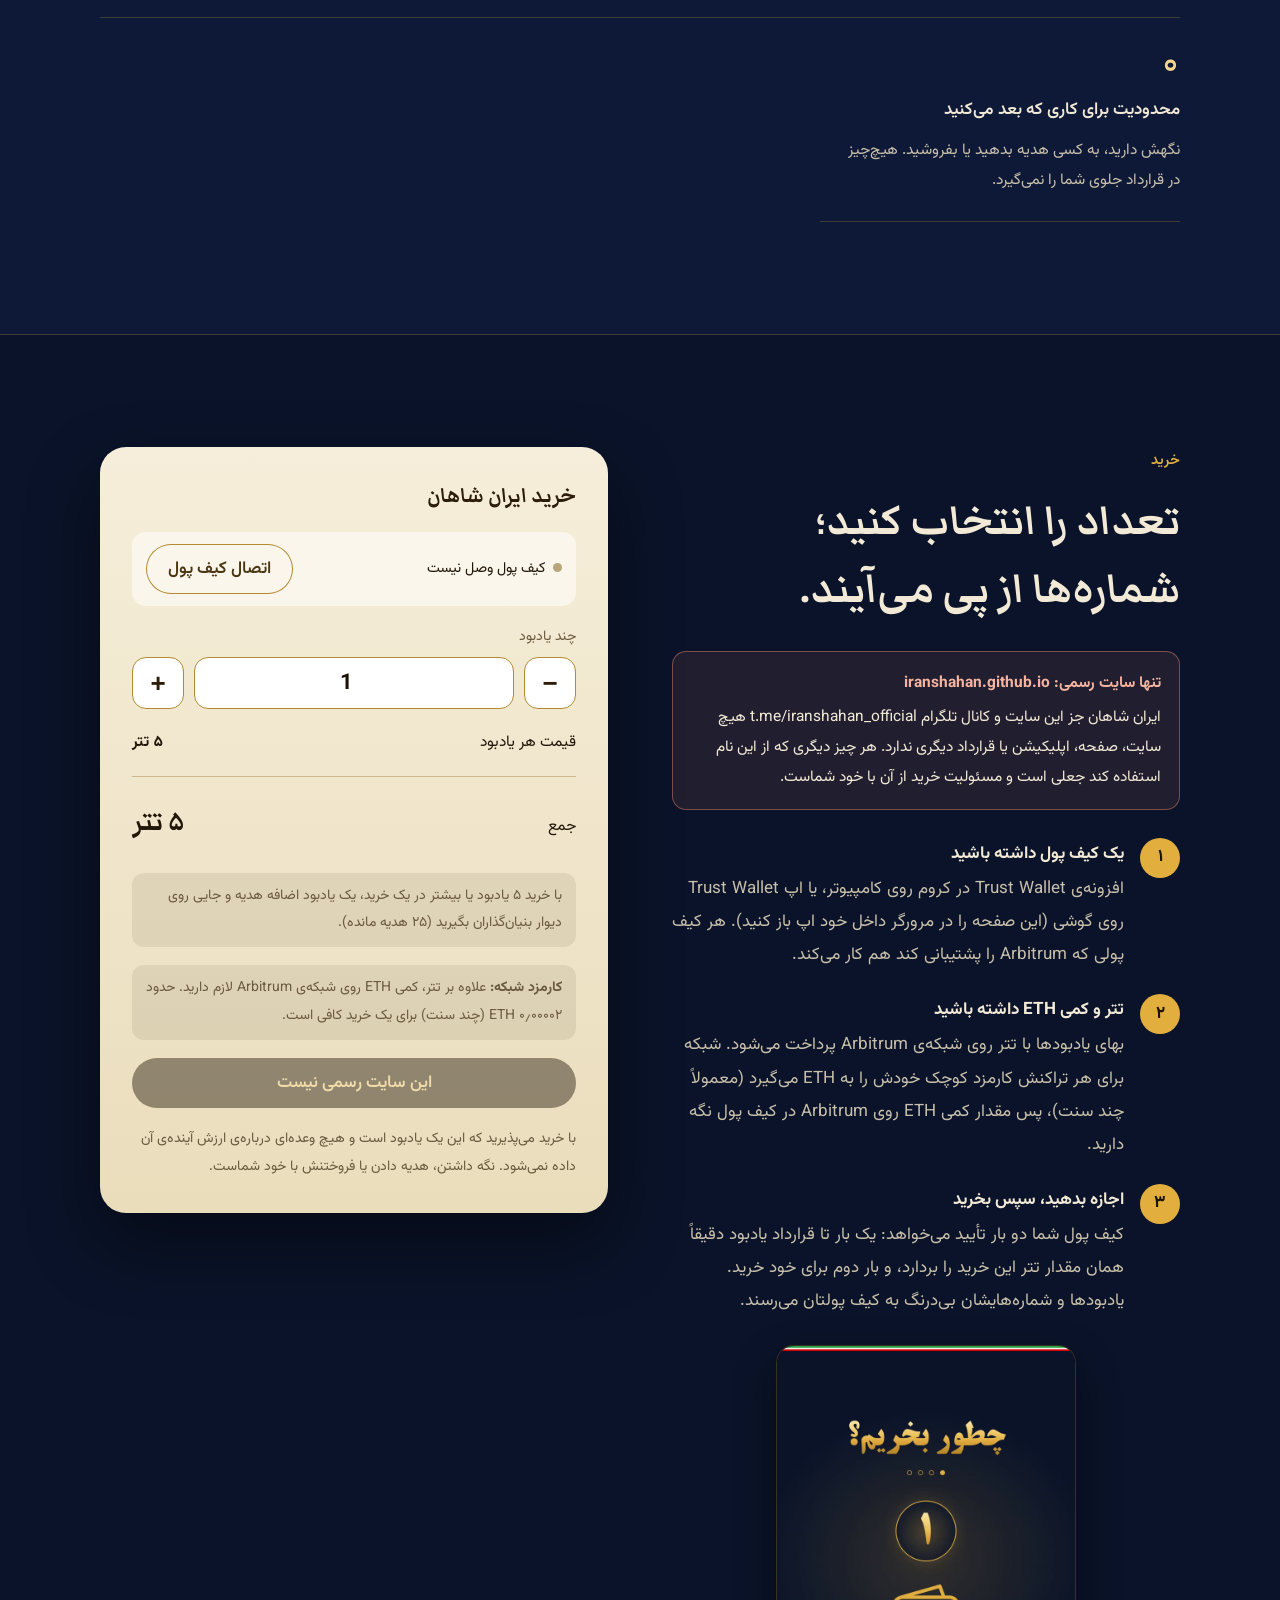
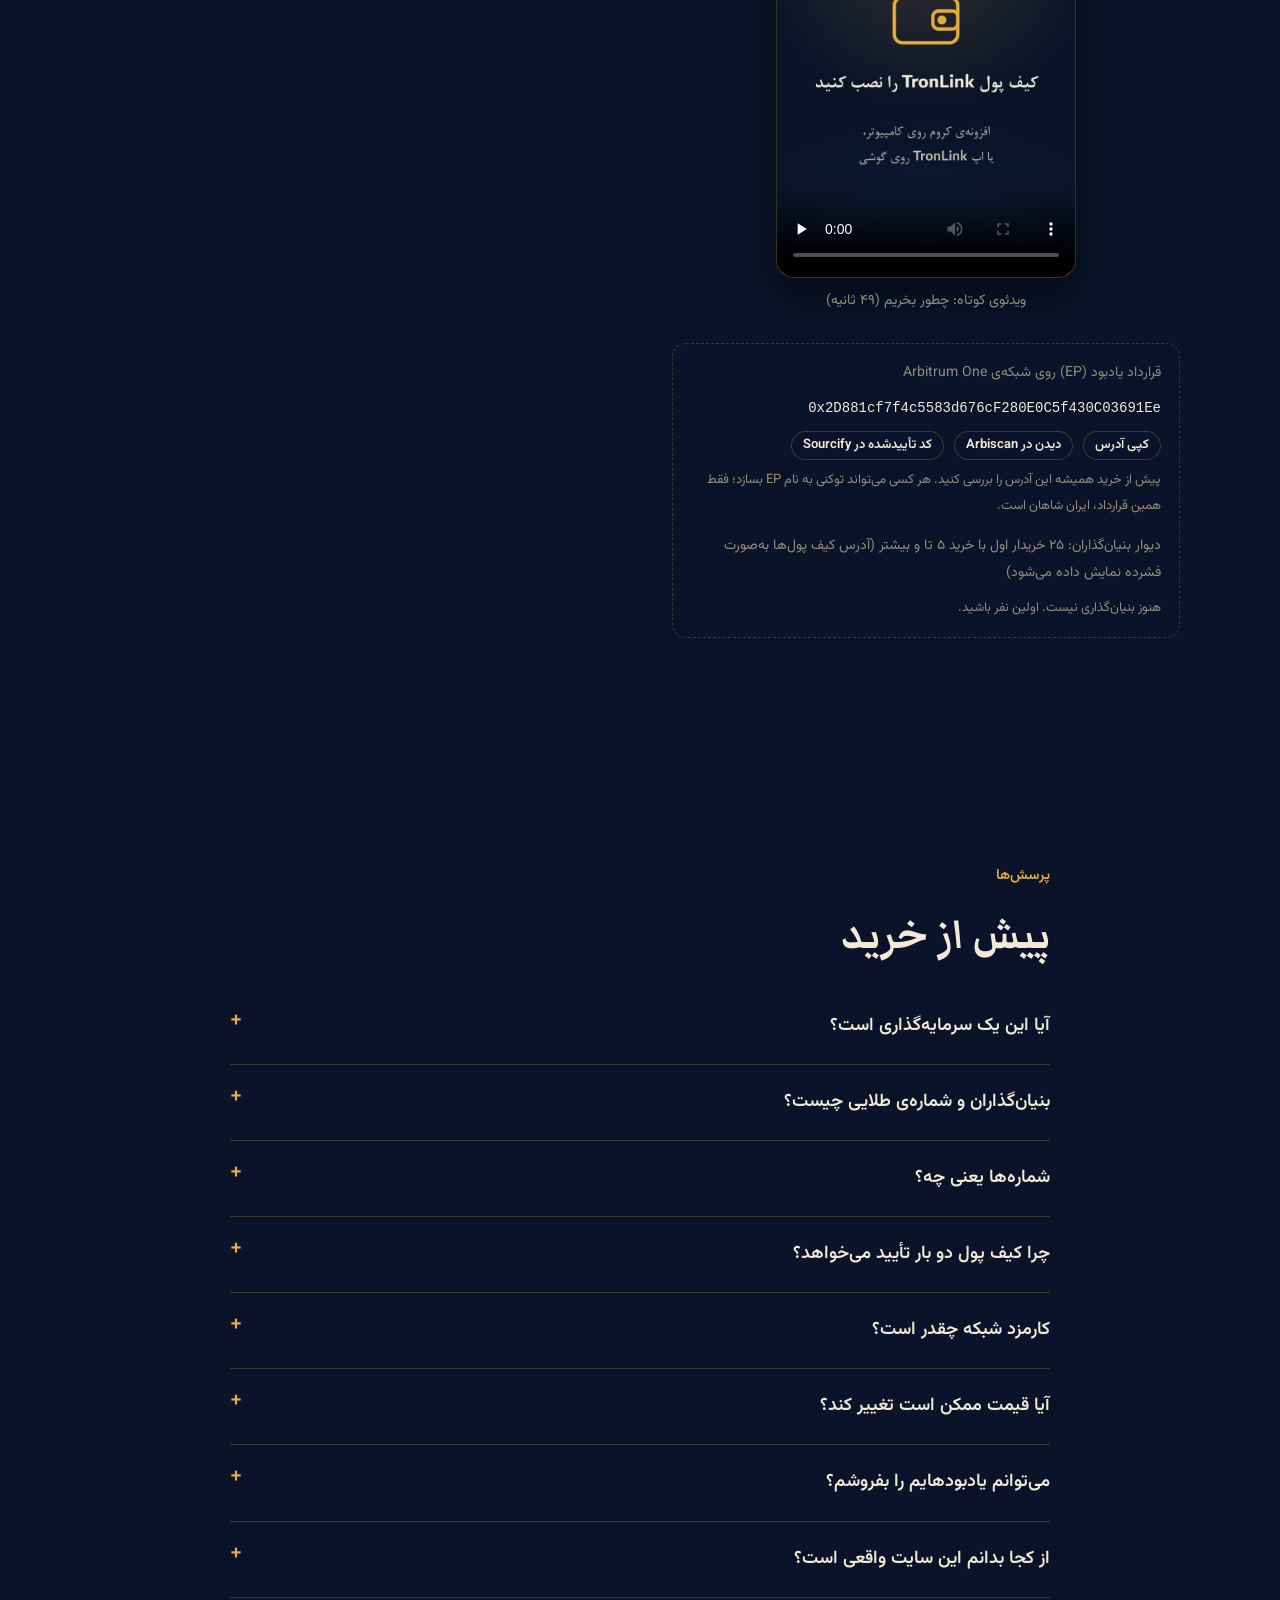
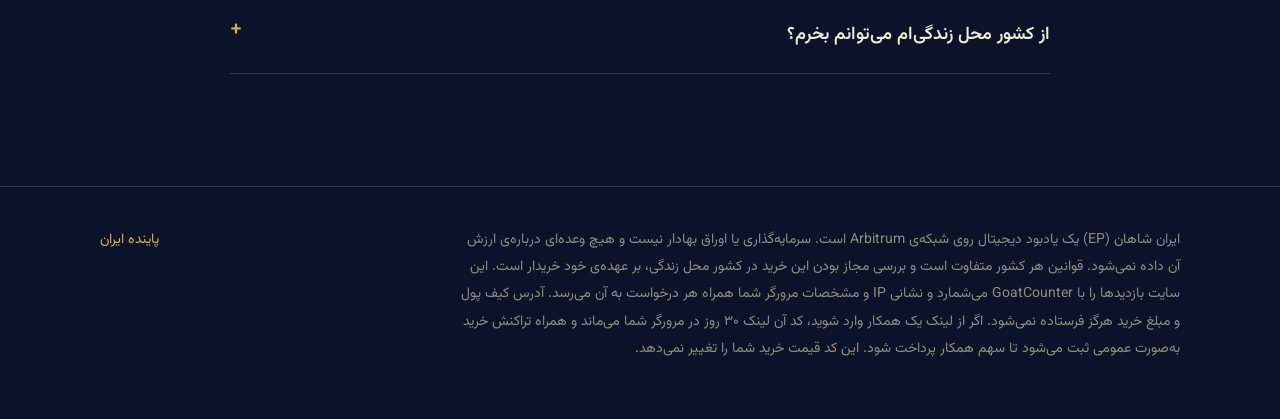
==== commit 54c4afc5: "Add partner referral links" ====
--- a/fa.html
+++ b/fa.html
@@ -324,7 +324,7 @@
 
 <footer>
   <div class="wrap">
-    <p>ایران شاهان (EP) یک یادبود دیجیتال روی شبکه‌ی Arbitrum است. سرمایه‌گذاری یا اوراق بهادار نیست و هیچ وعده‌ای درباره‌ی ارزش آن داده نمی‌شود. قوانین هر کشور متفاوت است و بررسی مجاز بودن این خرید در کشور محل زندگی، بر عهده‌ی خود خریدار است. این سایت بازدیدها را با GoatCounter می‌شمارد و نشانی IP و مشخصات مرورگر شما همراه هر درخواست به آن می‌رسد. آدرس کیف پول و مبلغ خرید هرگز فرستاده نمی‌شود.</p>
+    <p>ایران شاهان (EP) یک یادبود دیجیتال روی شبکه‌ی Arbitrum است. سرمایه‌گذاری یا اوراق بهادار نیست و هیچ وعده‌ای درباره‌ی ارزش آن داده نمی‌شود. قوانین هر کشور متفاوت است و بررسی مجاز بودن این خرید در کشور محل زندگی، بر عهده‌ی خود خریدار است. این سایت بازدیدها را با GoatCounter می‌شمارد و نشانی IP و مشخصات مرورگر شما همراه هر درخواست به آن می‌رسد. آدرس کیف پول و مبلغ خرید هرگز فرستاده نمی‌شود. اگر از لینک یک همکار وارد شوید، کد آن لینک ۳۰ روز در مرورگر شما می‌ماند و همراه تراکنش خرید به‌صورت عمومی ثبت می‌شود تا سهم همکار پرداخت شود. این کد قیمت خرید شما را تغییر نمی‌دهد.</p>
     <p class="fa" style="color:var(--gold)">پاینده ایران</p>
   </div>
 </footer>
@@ -335,6 +335,6 @@
 </div>
 
 <script src="ethers.umd.min.js?v=6.13.4"></script>
-<script src="app.js?v=12"></script>
+<script src="app.js?v=13"></script>
 </body>
 </html>
